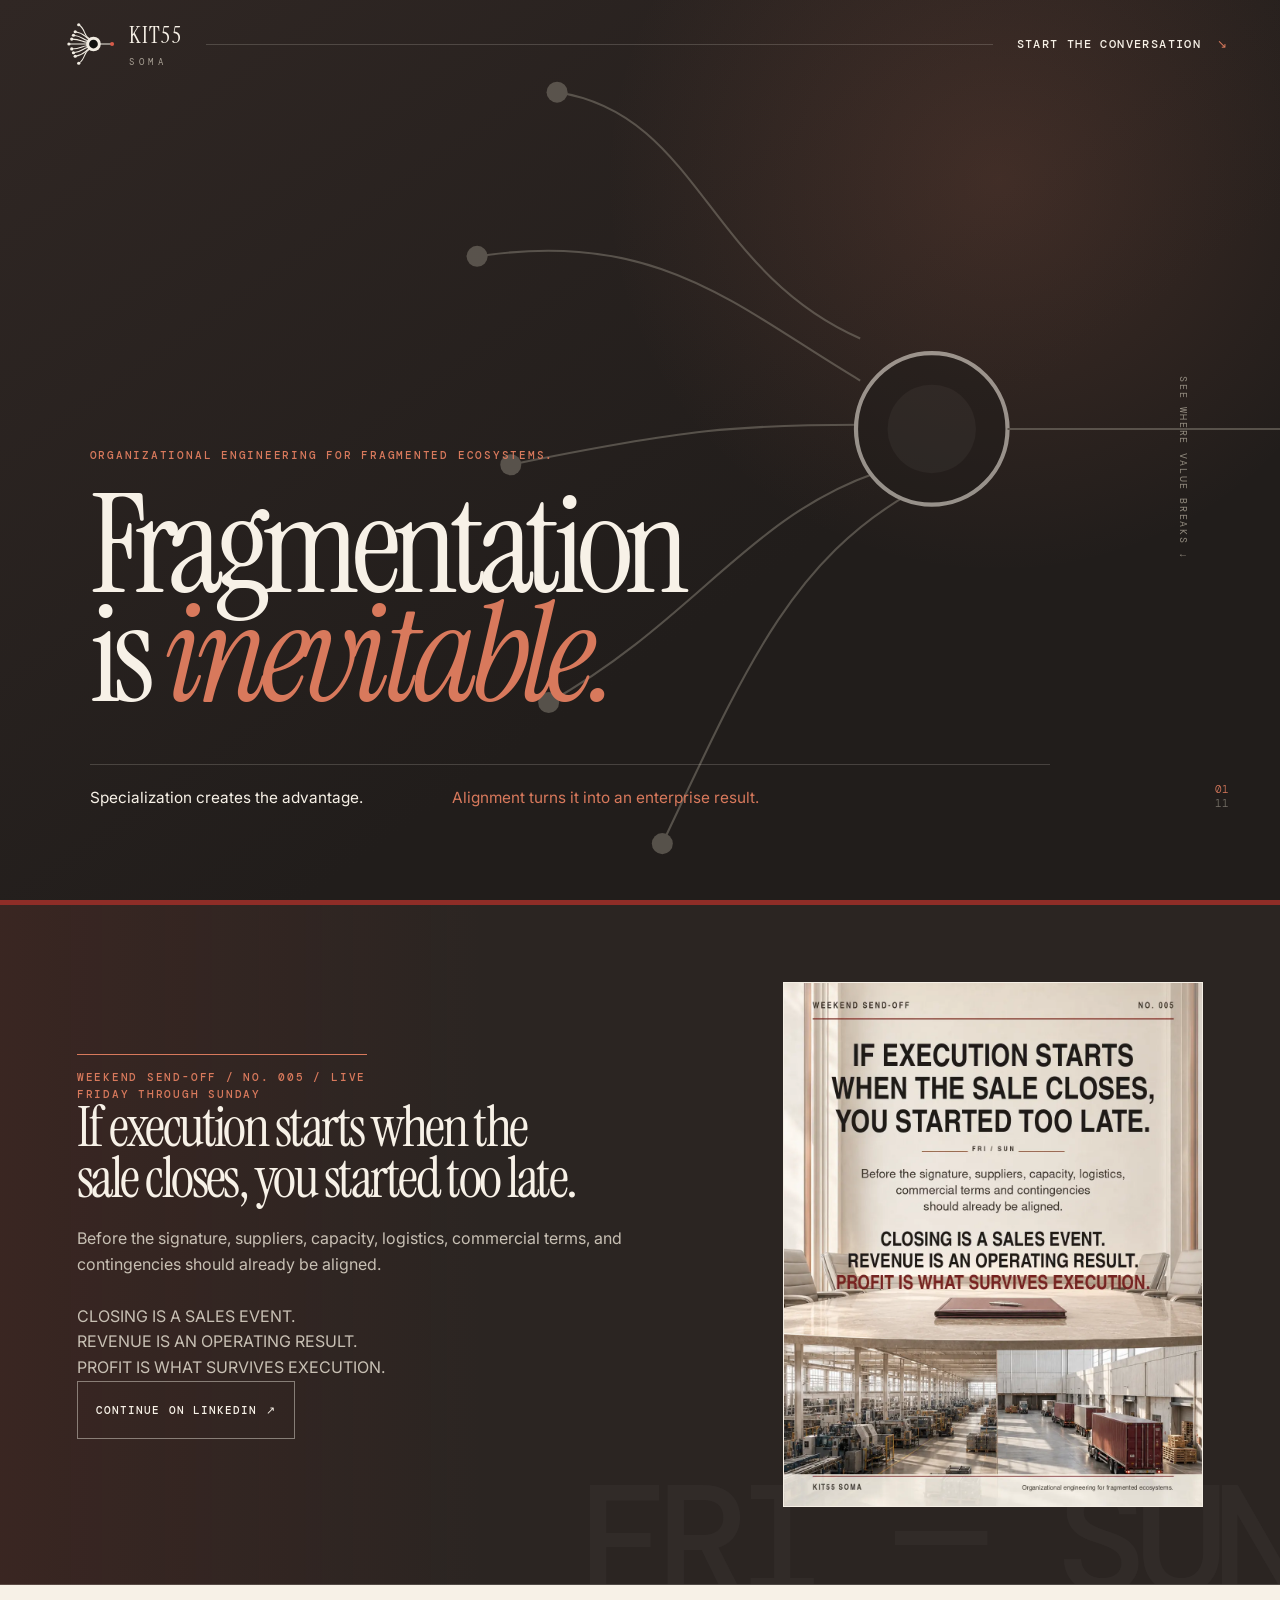
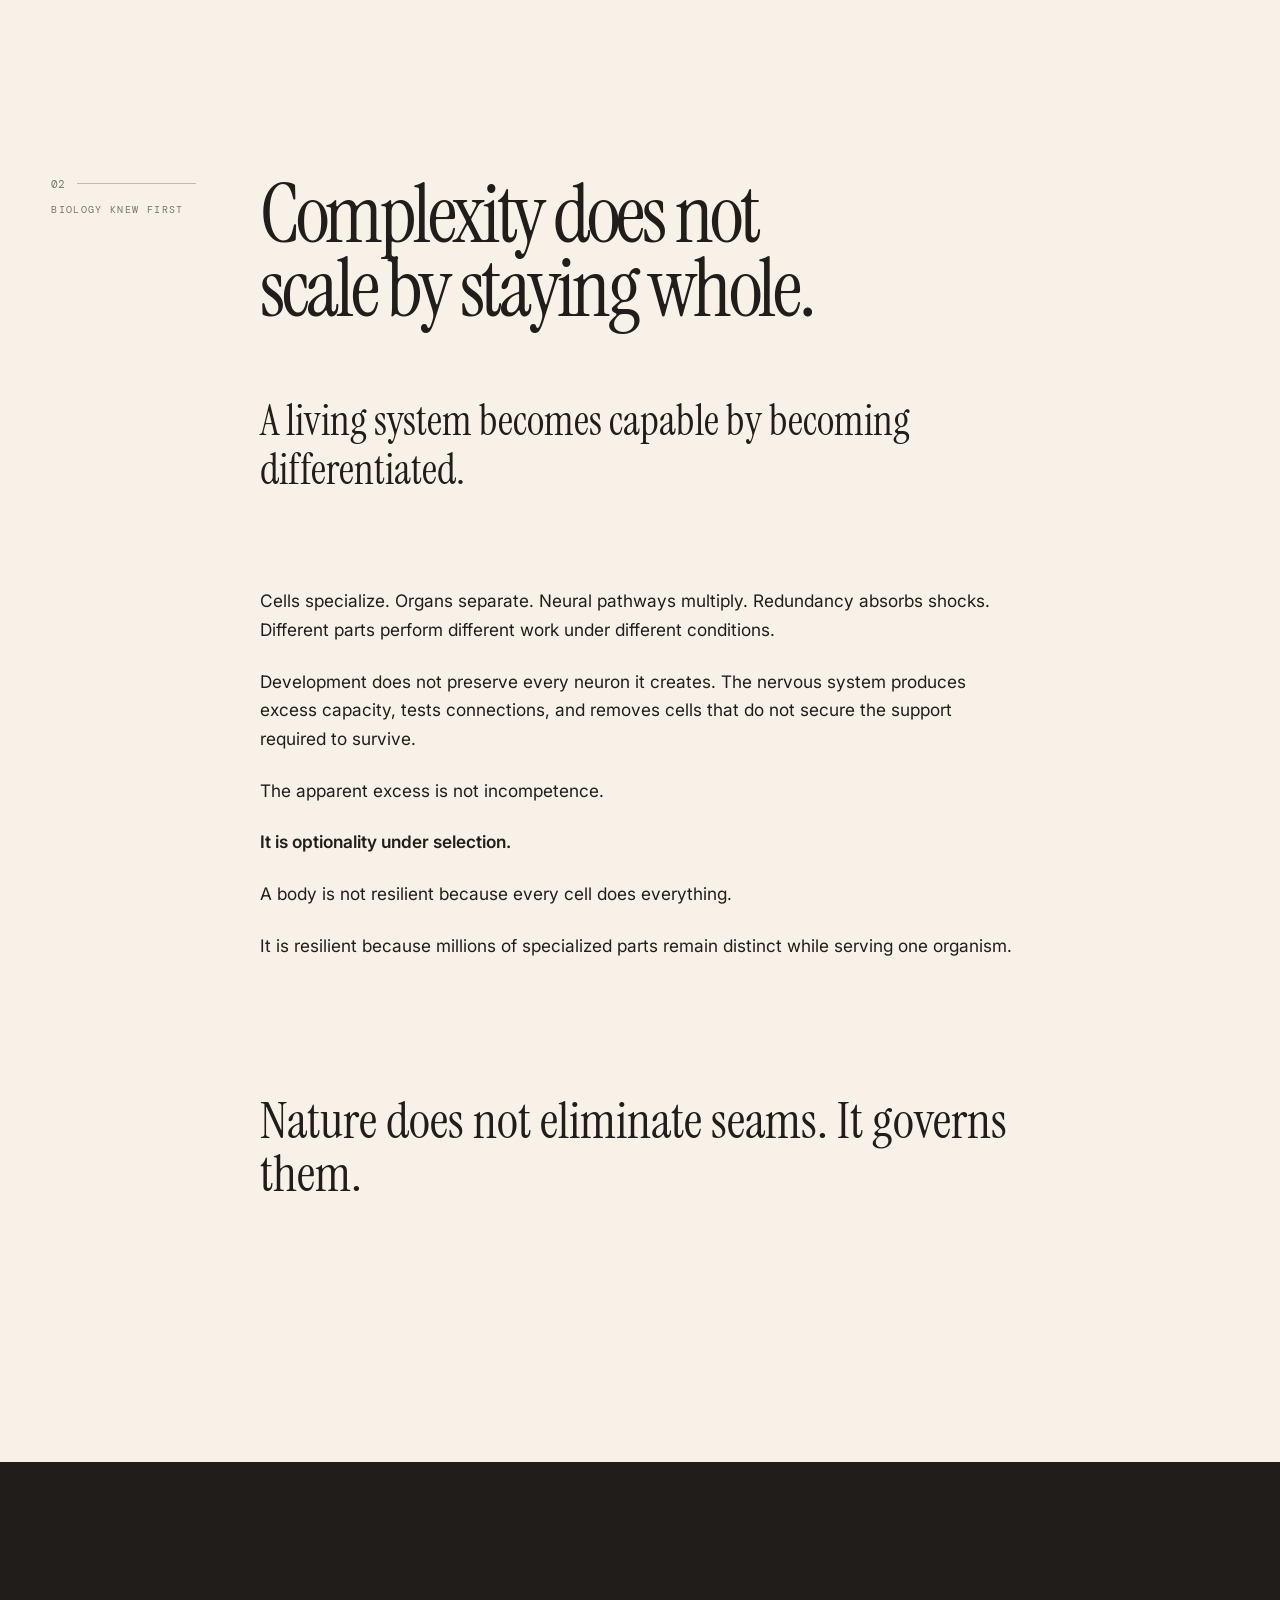
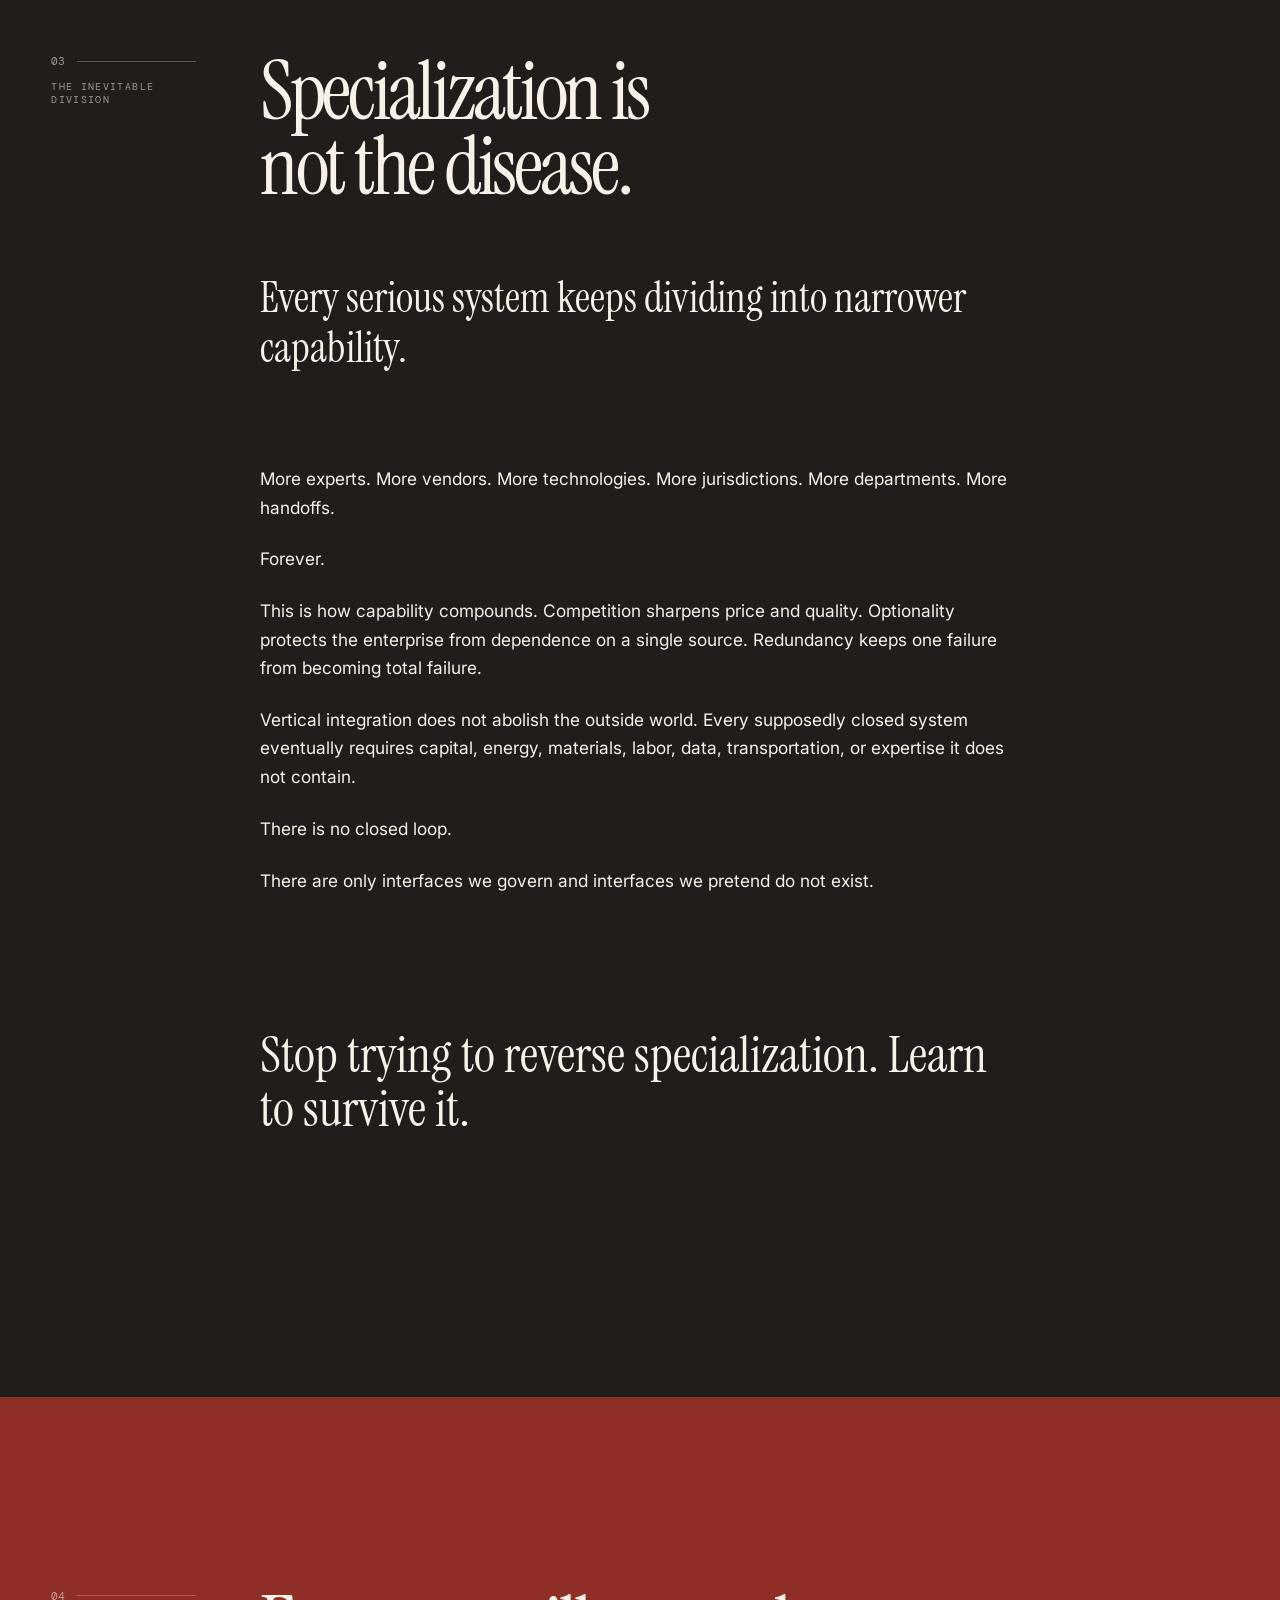
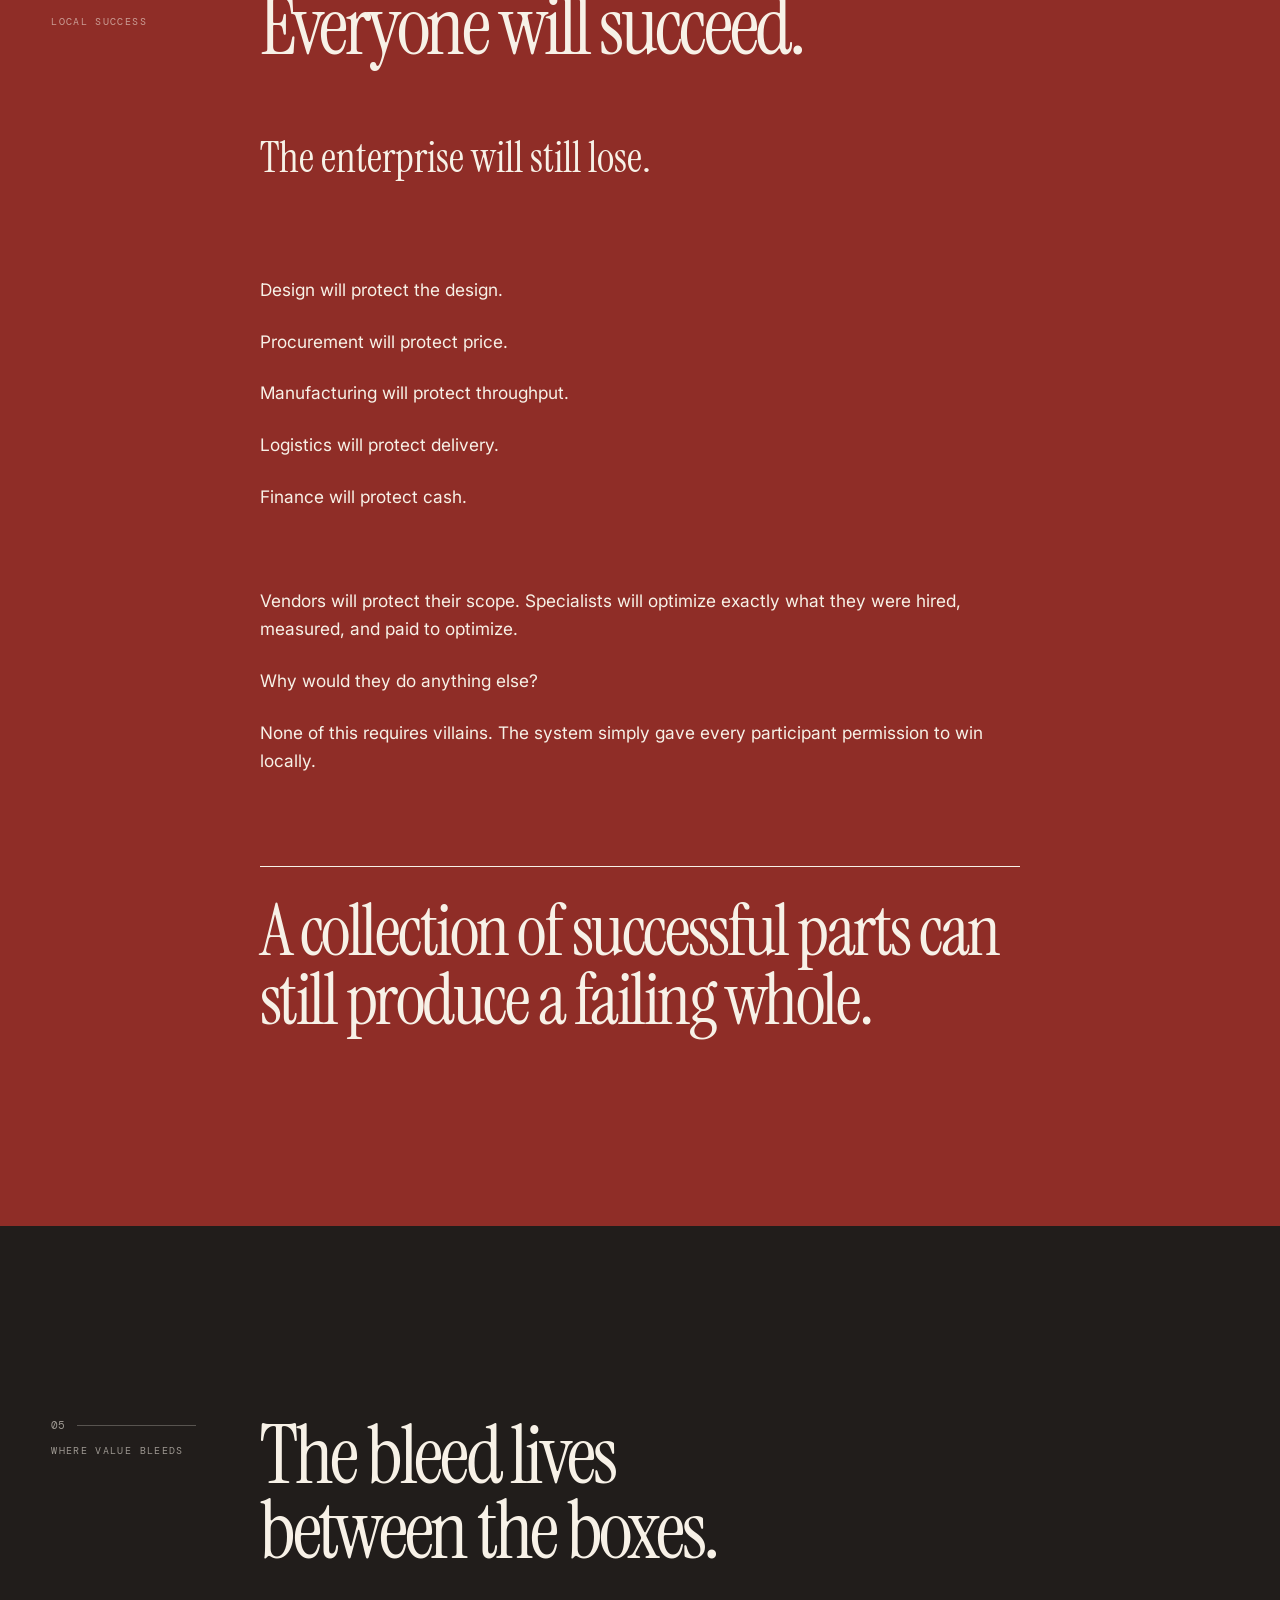
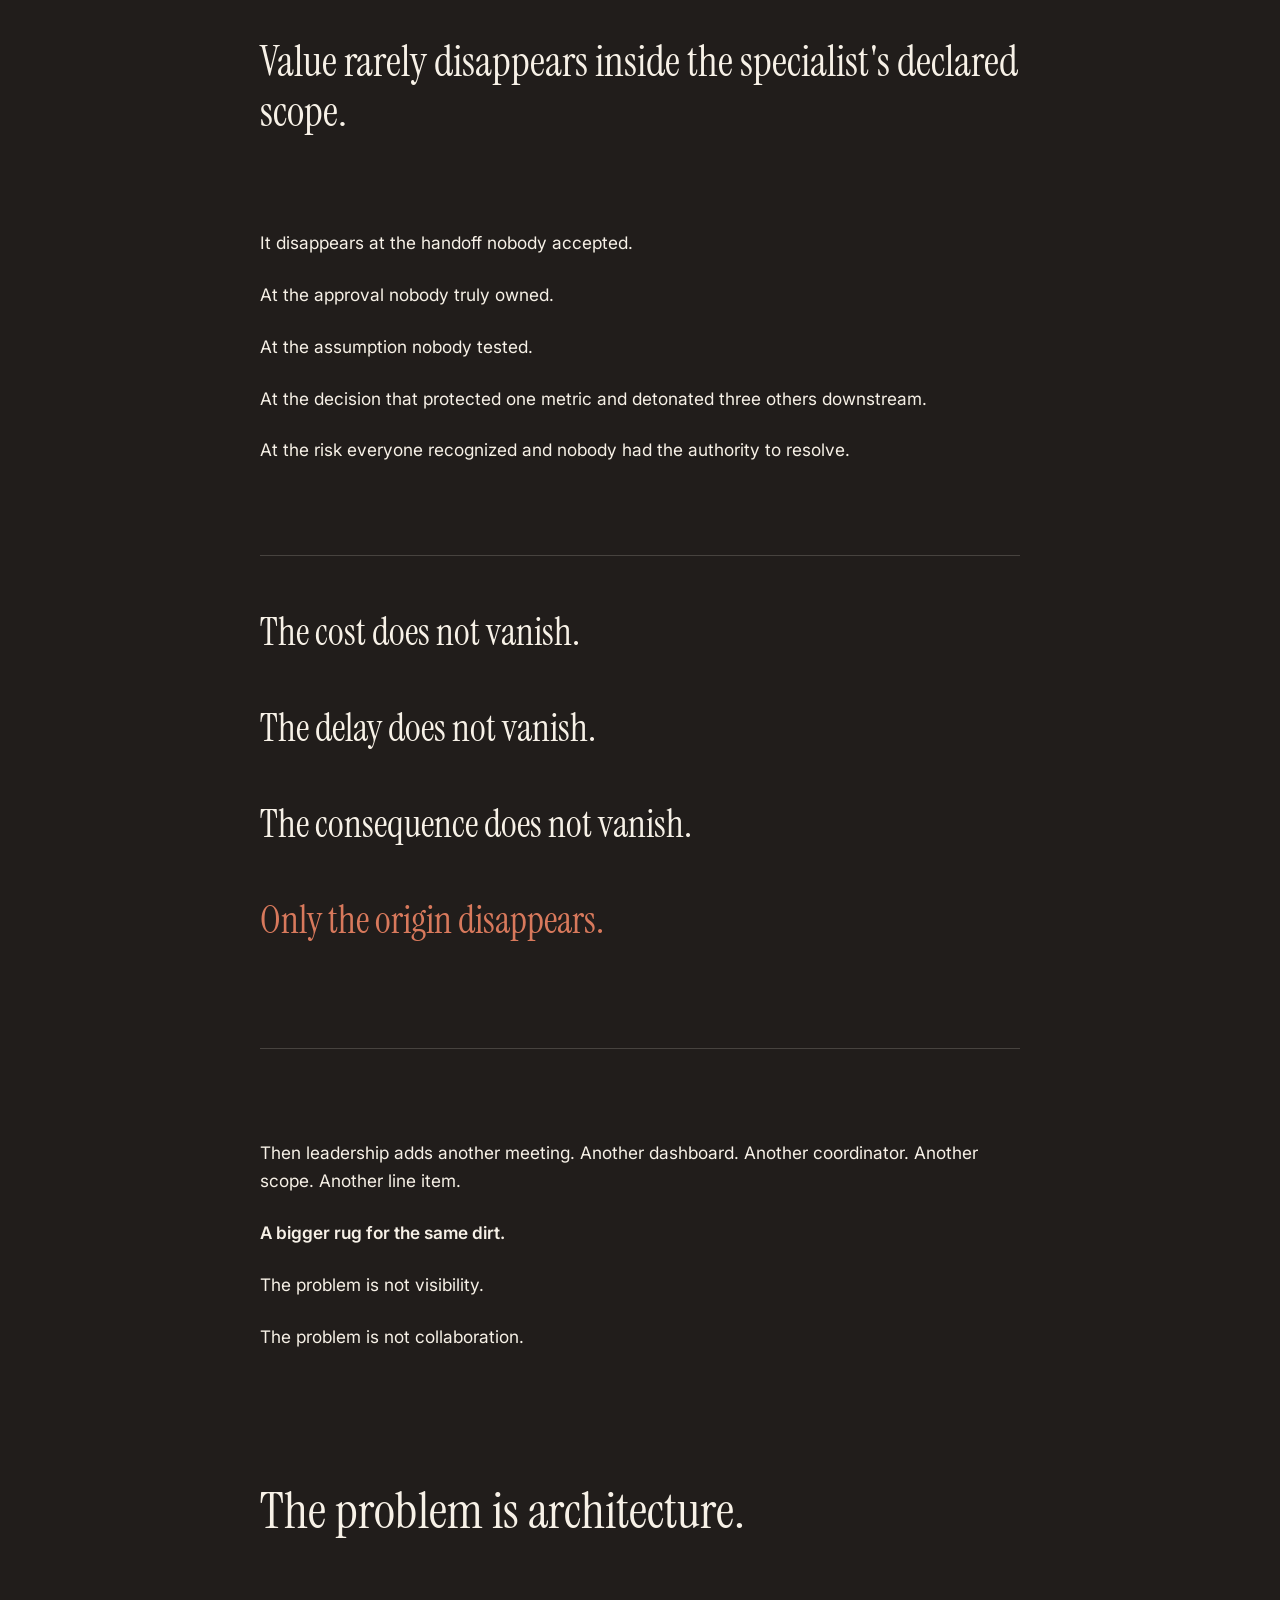
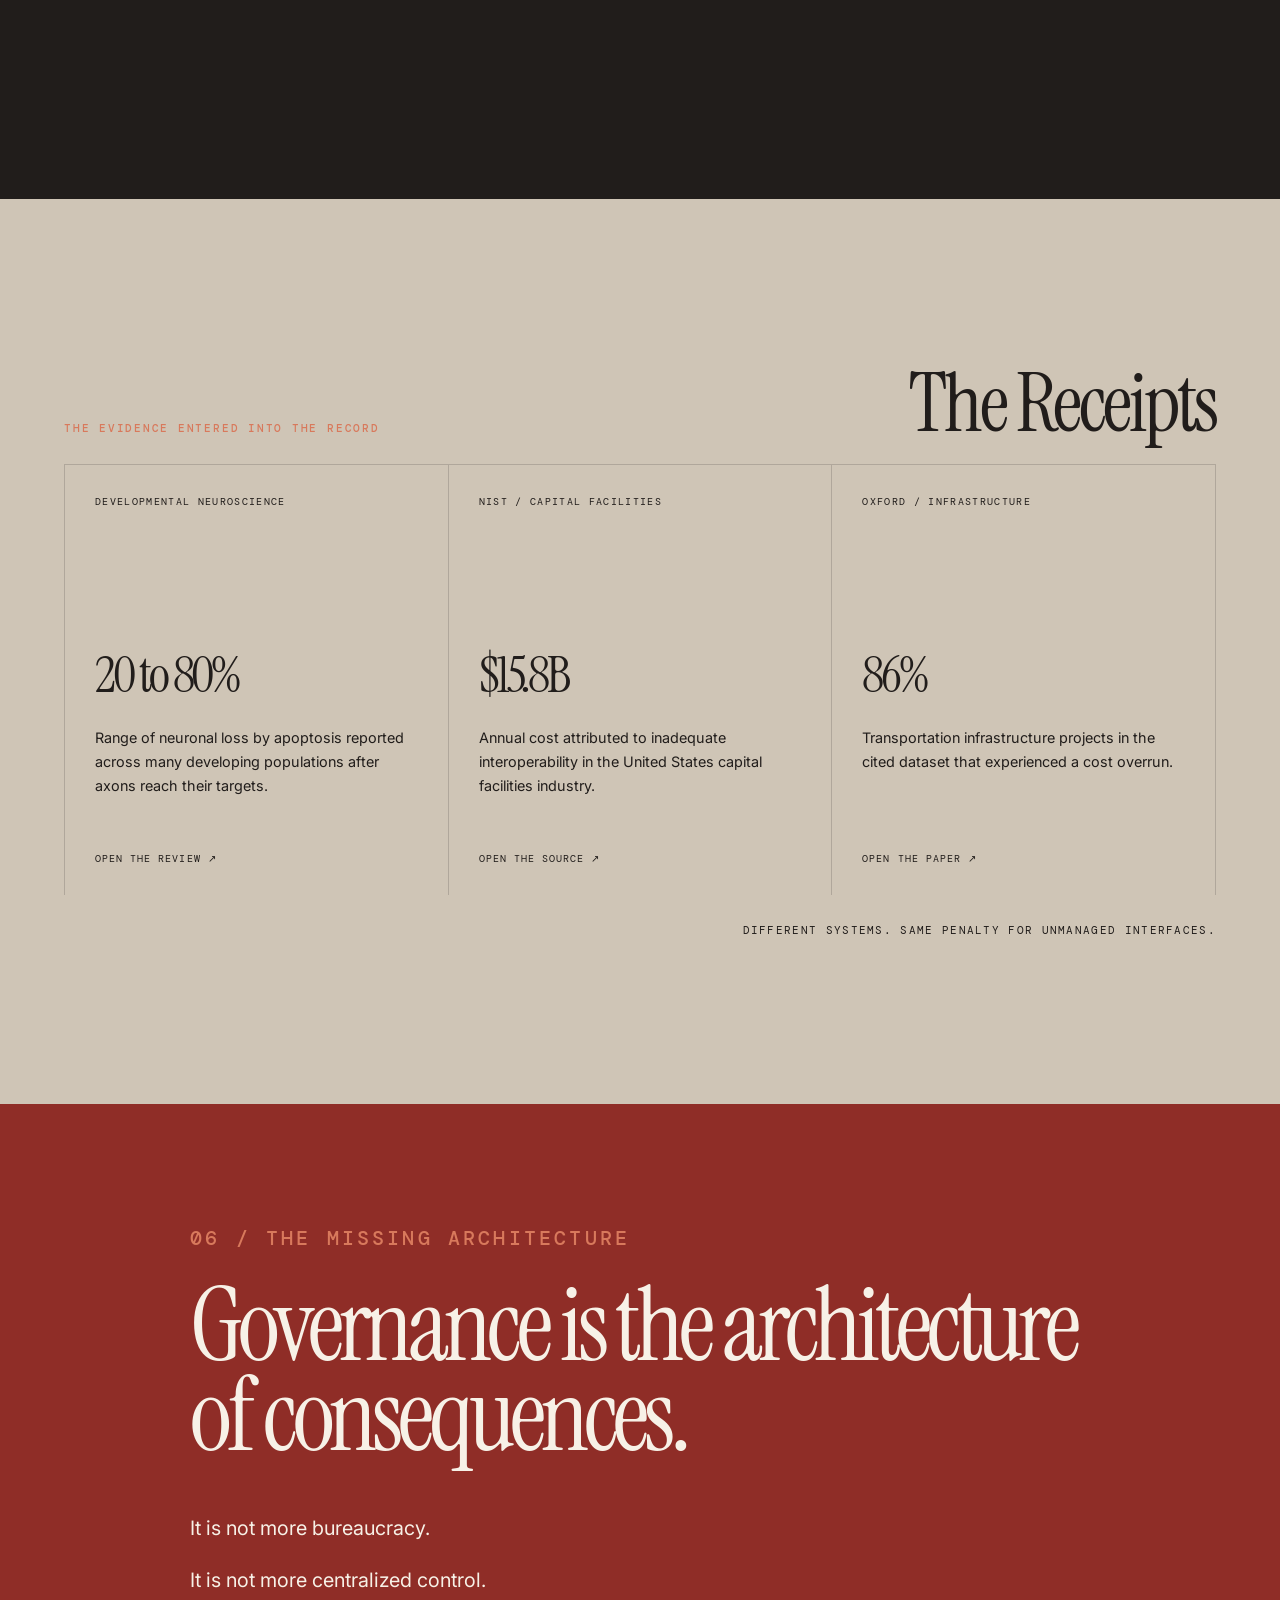
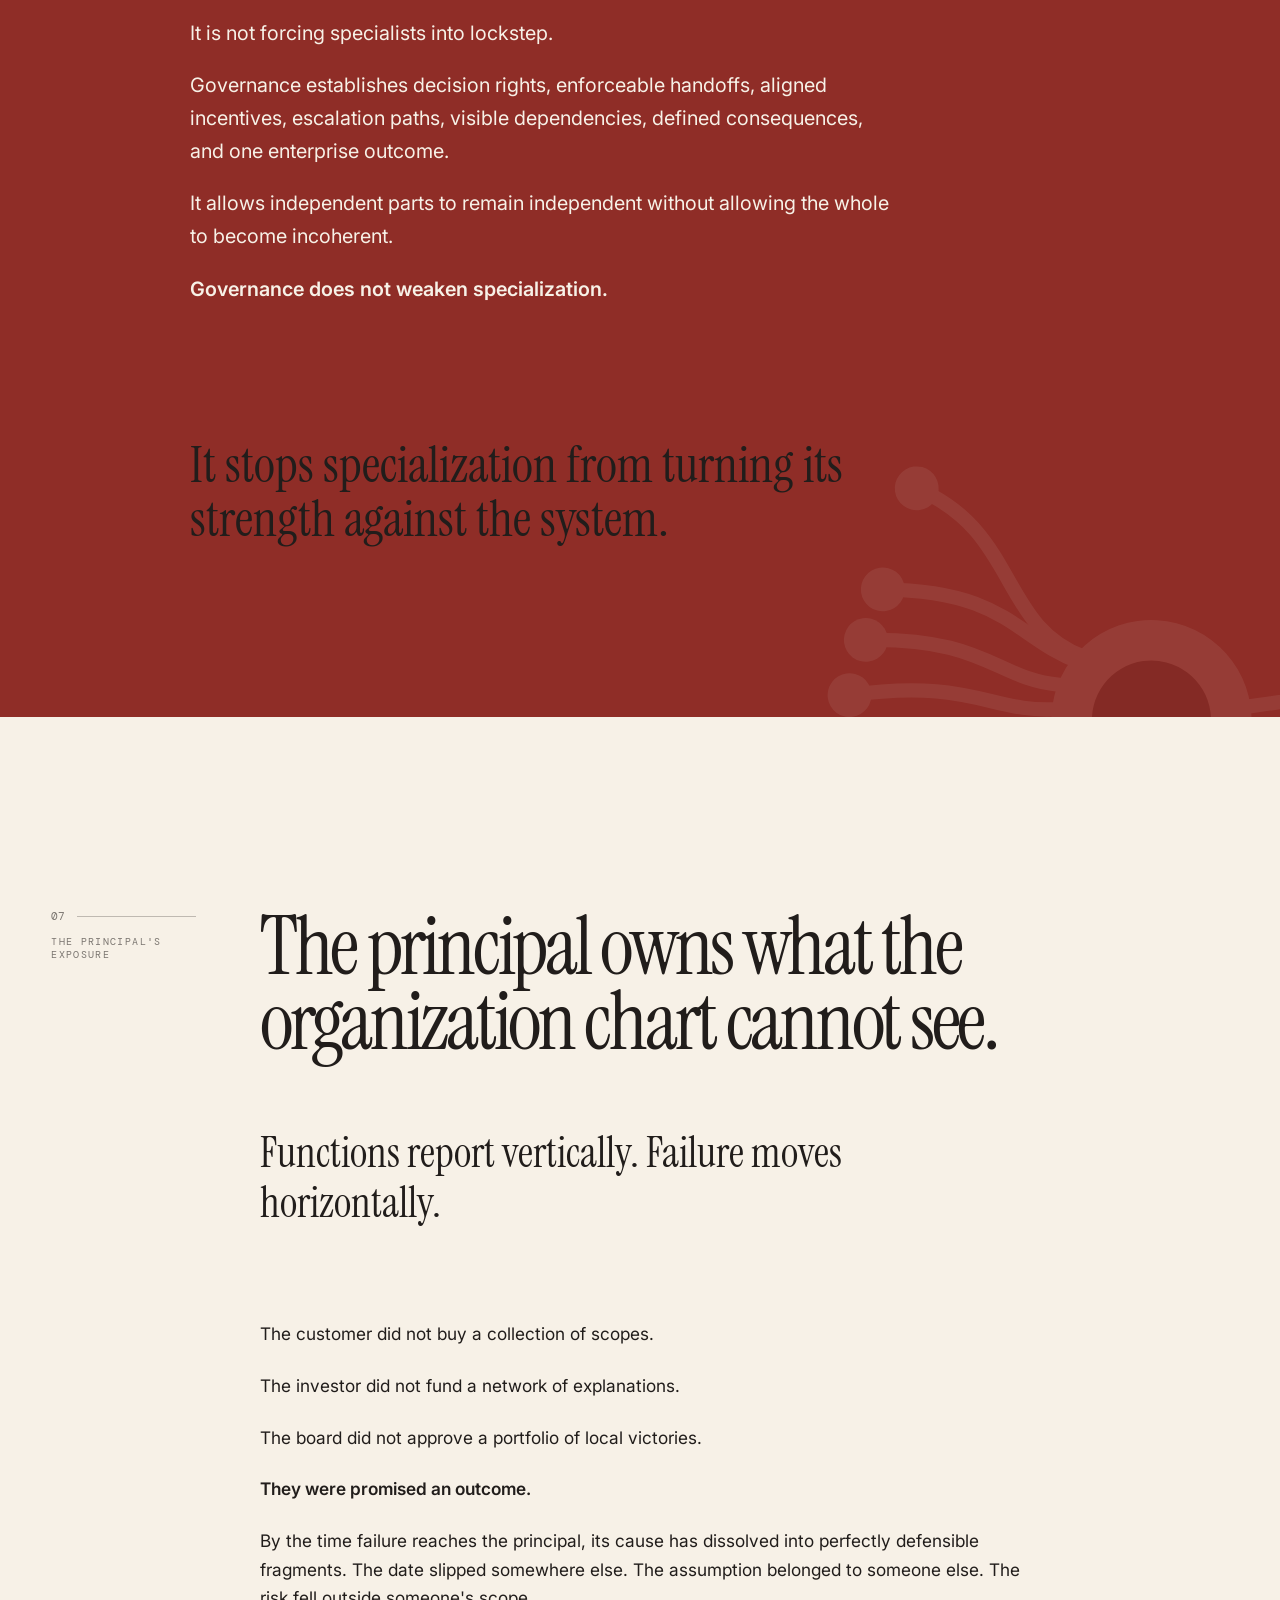
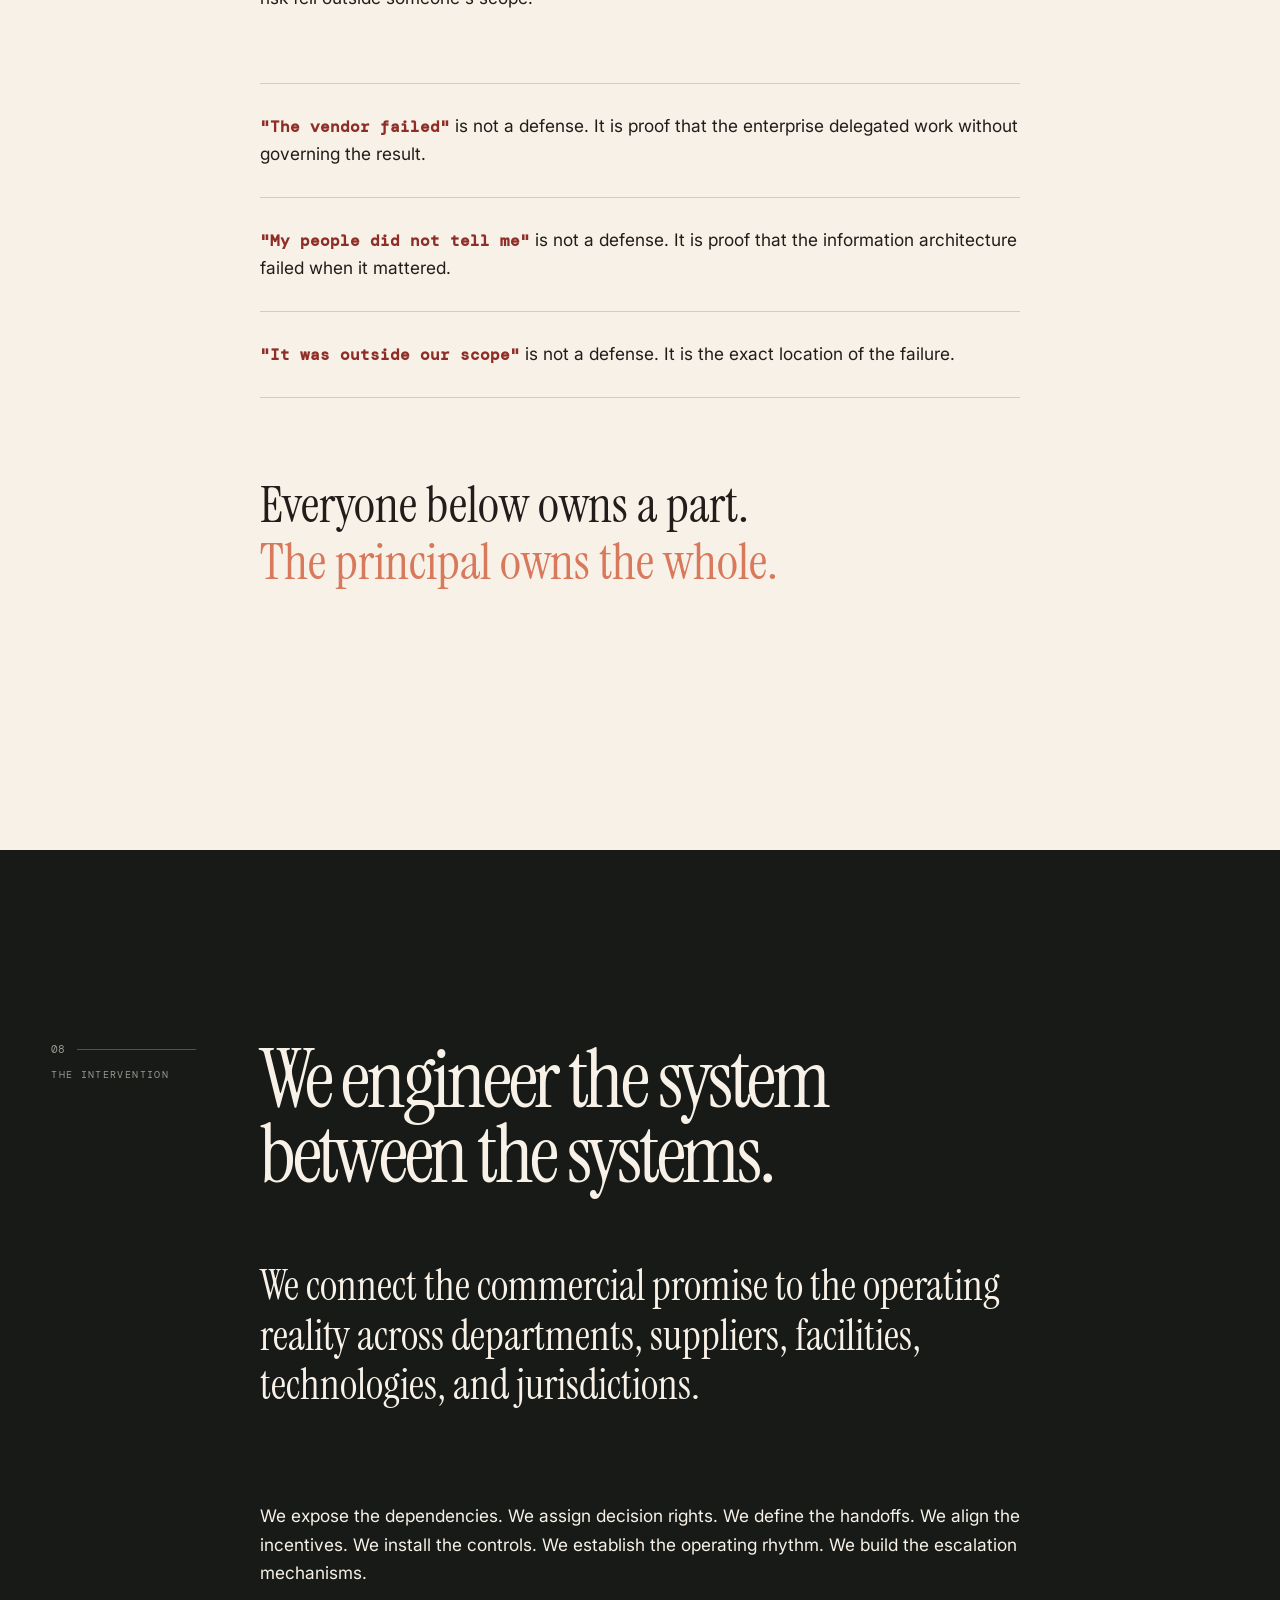
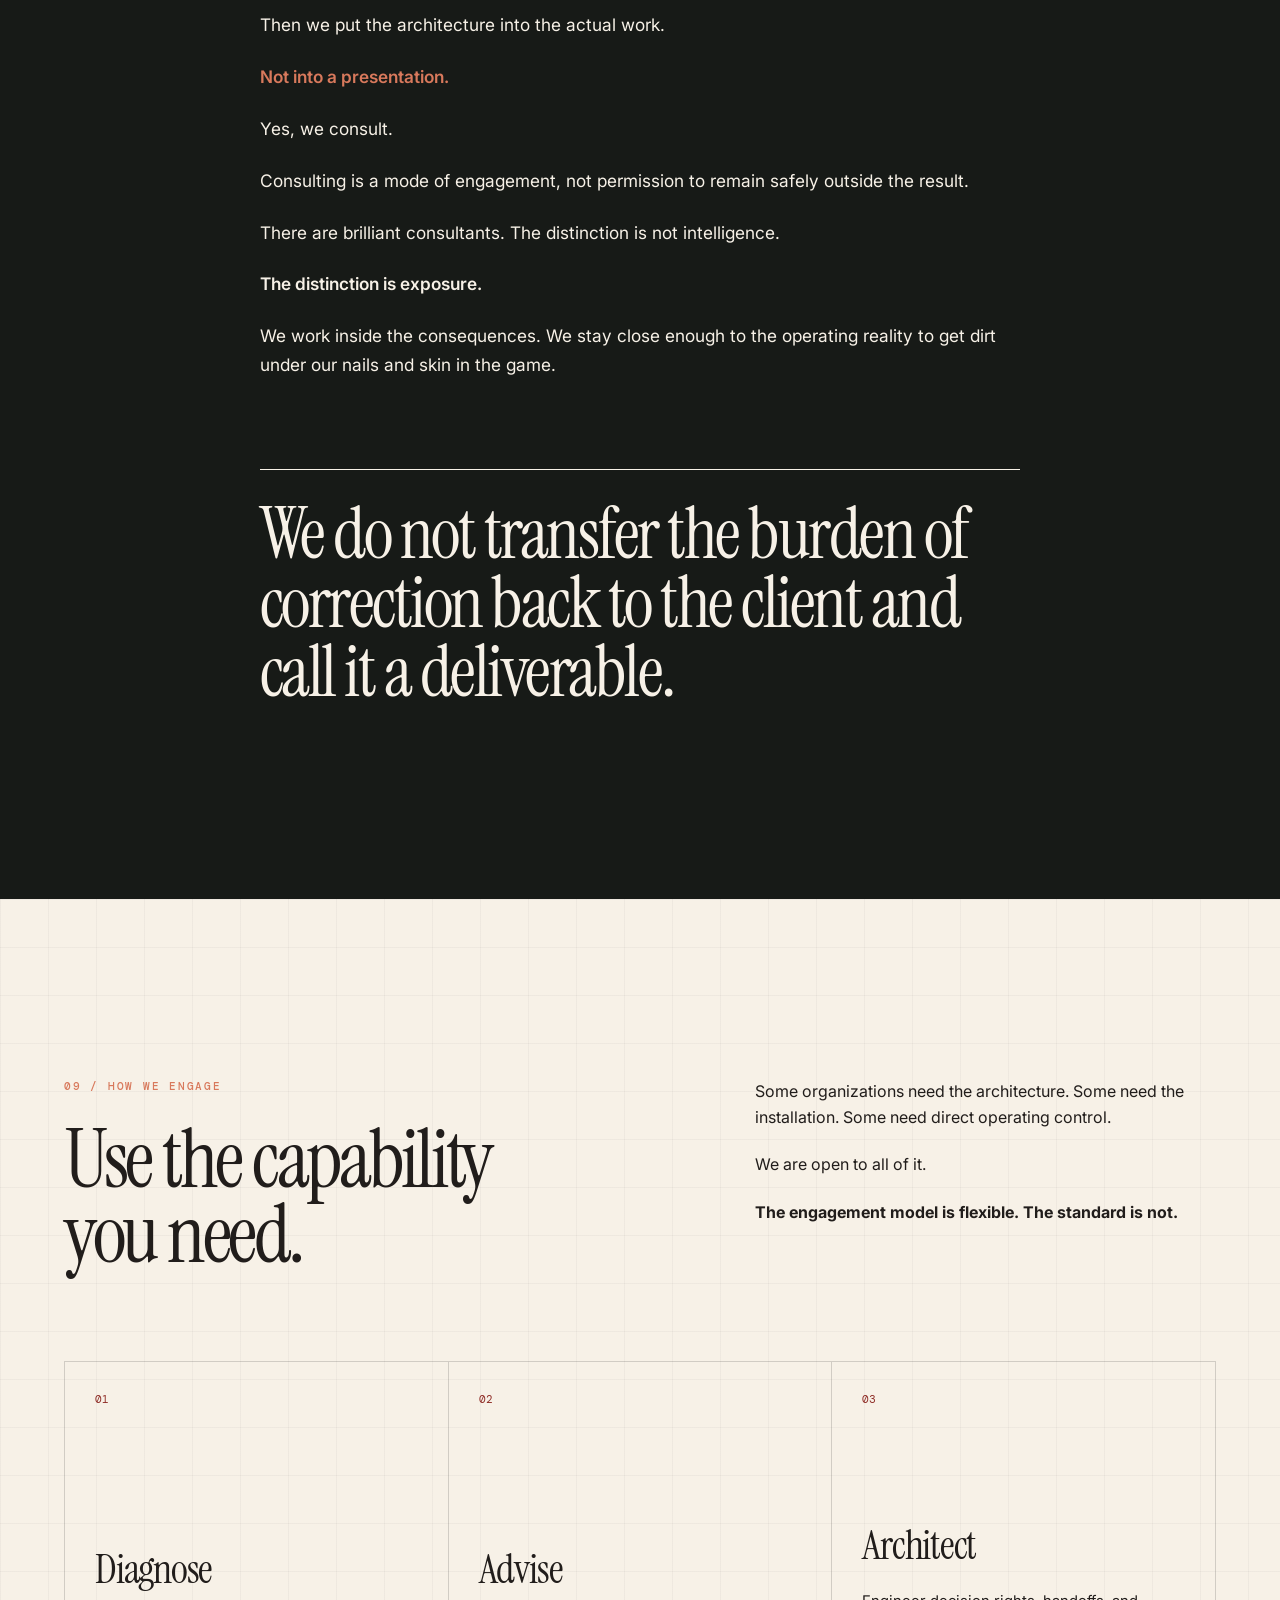
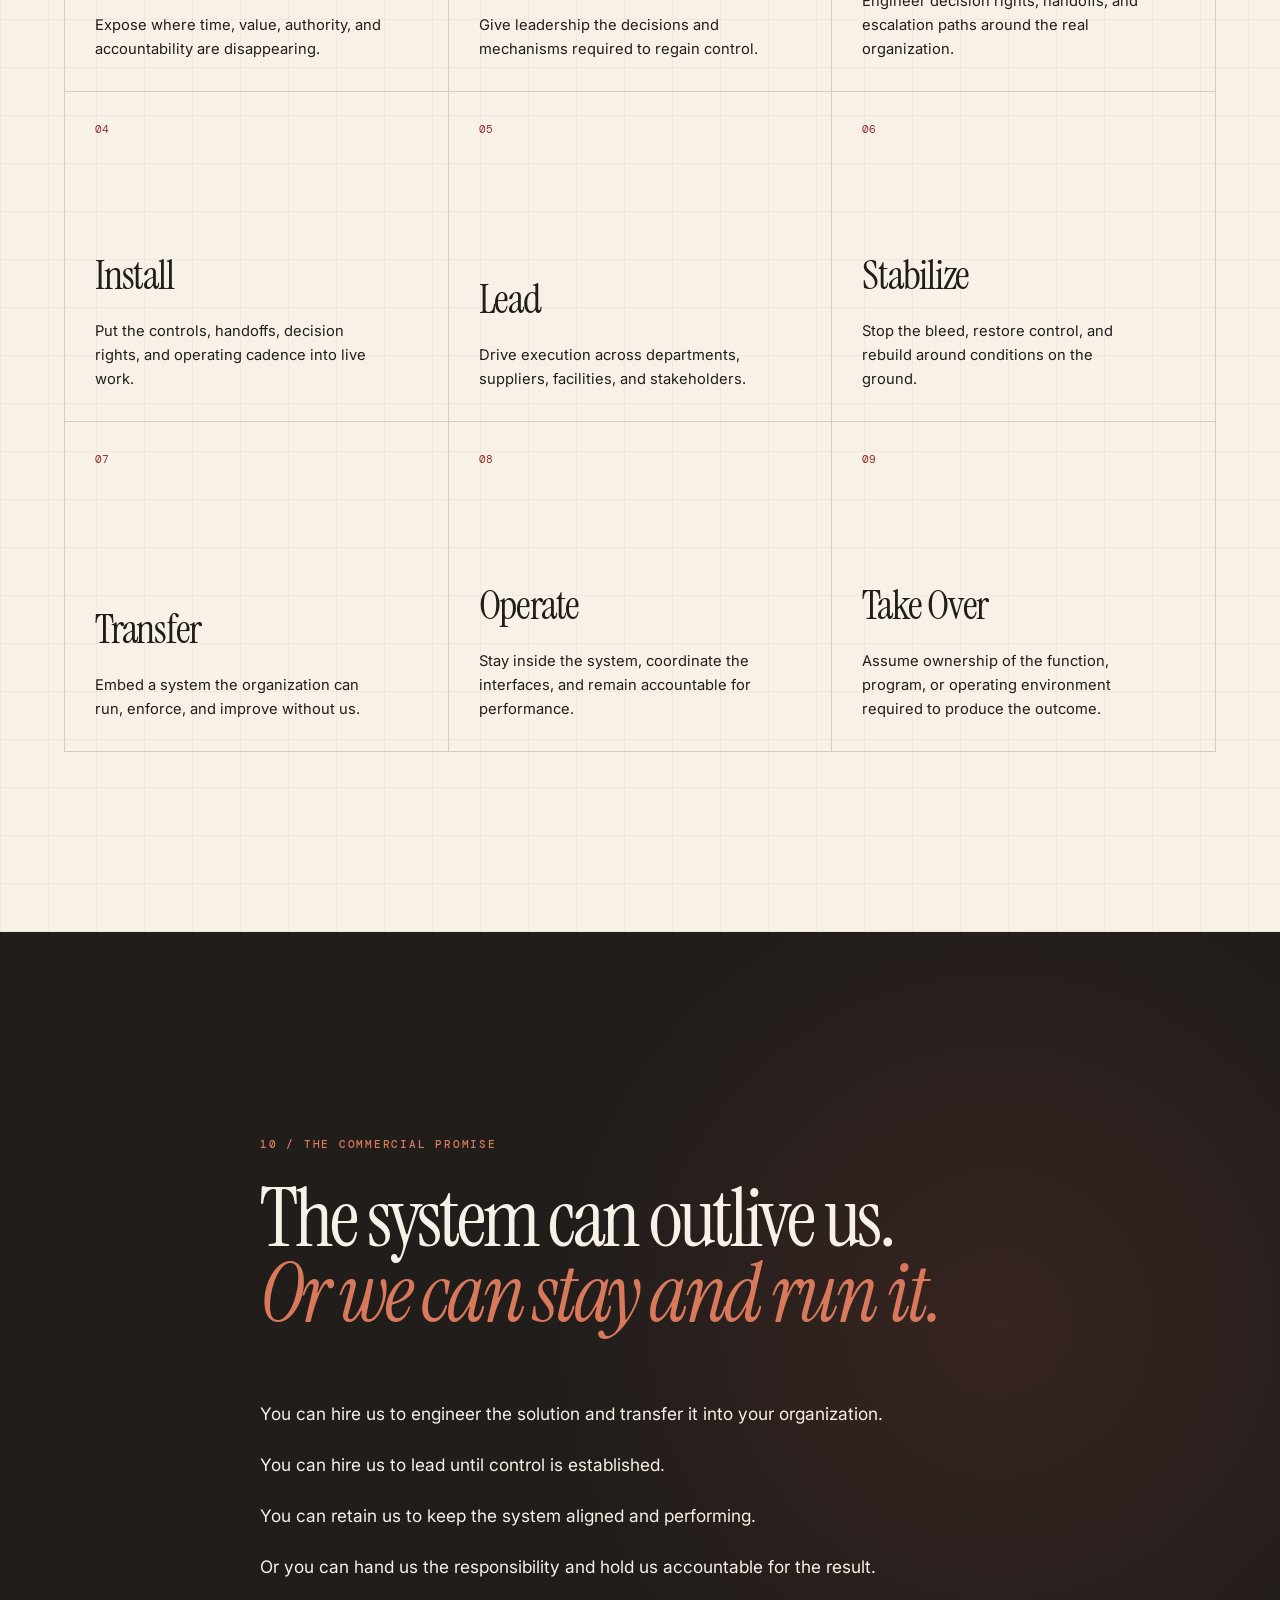
==== index.html @ 3470f012 "Publish Weekend Send-Off No. 005" ====
<!doctype html>
<html lang="en">
<head>
  <meta charset="utf-8">
  <meta name="viewport" content="width=device-width, initial-scale=1">
  <title>KIT55 Soma | Organizational Engineering for Fragmented Operations</title>
  <meta name="description" content="KIT55 Soma aligns sales, procurement, manufacturing, logistics, finance, and delivery around one enterprise outcome.">
  <meta name="theme-color" content="#211d1b">
  <meta property="og:type" content="website">
  <meta property="og:title" content="KIT55 Soma | Organizational Engineering for Fragmented Operations">
  <meta property="og:description" content="Aligning fragmented operations around one enterprise outcome.">
  <meta property="og:url" content="https://kit55soma.com/">
  <meta property="og:image" content="https://kit55soma.com/social-card.svg?v=20260904">
  <meta name="twitter:card" content="summary_large_image">
  <link rel="canonical" href="https://kit55soma.com/">
  <link rel="icon" href="logo-mark.svg" type="image/svg+xml">
  <link rel="stylesheet" href="styles.css">
  <link rel="stylesheet" href="site-v2.css?v=20260904-1">
</head>
<body>
  <a class="skip-link" href="#main">Skip to the argument</a>

  <header class="site-header" data-header>
    <a class="brand" href="#top" aria-label="KIT55 Soma, back to top">
      <img src="logo-mark-reverse.svg" alt="" width="66" height="42">
      <span class="brand-type"><strong>KIT55</strong><small>SOMA</small></span>
    </a>
    <div class="header-line" aria-hidden="true"></div>
    <a class="header-cta" href="#your-move">Start the conversation <span aria-hidden="true">↘</span></a>
  </header>

  <main id="main">
    <section class="hero" id="top" aria-labelledby="hero-title">
      <div class="hero-network" aria-hidden="true">
        <svg viewBox="0 0 900 900" role="presentation">
          <g class="network-lines">
            <path d="M116 110C250 130 258 280 404 344"/>
            <path d="M40 266C214 240 286 314 404 384"/>
            <path d="M72 464C238 430 290 426 404 426"/>
            <path d="M108 690C246 612 298 514 418 472"/>
            <path d="M216 824C292 664 336 558 450 492"/>
          </g>
          <g class="network-nodes">
            <circle cx="116" cy="110" r="10"/><circle cx="40" cy="266" r="10"/>
            <circle cx="72" cy="464" r="10"/><circle cx="108" cy="690" r="10"/>
            <circle cx="216" cy="824" r="10"/>
          </g>
          <circle class="soma-ring" cx="472" cy="430" r="72"/>
          <circle class="soma-core" cx="472" cy="430" r="42"/>
          <path class="axon" d="M544 430H846"/>
          <circle class="signal" cx="846" cy="430" r="13"/>
        </svg>
      </div>
      <div class="hero-copy">
        <p class="kicker">Organizational engineering for fragmented ecosystems.</p>
        <h1 id="hero-title">Fragmentation<br>is <em>inevitable.</em></h1>
        <div class="hero-verdict">
          <p>Specialization creates the advantage.</p>
          <p>Alignment turns it into an enterprise result.</p>
        </div>
      </div>
      <div class="hero-index" aria-hidden="true">
        <span>01</span><span>11</span>
      </div>
      <a class="scroll-cue" href="#biology">See where value breaks <span aria-hidden="true">↓</span></a>
    </section>

    <section class="media-screen" id="weekend-sendoff" data-media-screen hidden aria-labelledby="media-screen-title">
      <div class="media-screen-shell">
        <div class="media-screen-copy">
          <p class="kicker" data-media-eyebrow></p>
          <h2 id="media-screen-title" data-media-headline></h2>
          <p data-media-body></p>
          <a class="media-screen-cta" data-media-cta hidden></a>
        </div>
        <div class="media-screen-asset" data-media-asset hidden></div>
      </div>
    </section>

    <section class="chapter light biology" id="biology" aria-labelledby="biology-title">
      <div class="chapter-rail">
        <span class="chapter-number">02</span>
        <span class="chapter-rule"></span>
        <span class="chapter-label">Biology knew first</span>
      </div>
      <article class="prose">
        <h2 id="biology-title">Complexity does not scale by staying whole.</h2>
        <p class="lead">A living system becomes capable by becoming differentiated.</p>
        <p>Cells specialize. Organs separate. Neural pathways multiply. Redundancy absorbs shocks. Different parts perform different work under different conditions.</p>
        <p>Development does not preserve every neuron it creates. The nervous system produces excess capacity, tests connections, and removes cells that do not secure the support required to survive.</p>
        <p>The apparent excess is not incompetence.</p>
        <p class="standalone">It is optionality under selection.</p>
        <p>A body is not resilient because every cell does everything.</p>
        <p>It is resilient because millions of specialized parts remain distinct while serving one organism.</p>
        <p class="closing-line">Nature does not eliminate seams. It governs them.</p>
      </article>
    </section>

    <section class="chapter dark" id="specialization" aria-labelledby="specialization-title">
      <div class="chapter-rail">
        <span class="chapter-number">03</span>
        <span class="chapter-rule"></span>
        <span class="chapter-label">The inevitable division</span>
      </div>
      <article class="prose">
        <h2 id="specialization-title">Specialization is not the disease.</h2>
        <p class="lead">Every serious system keeps dividing into narrower capability.</p>
        <p>More experts. More vendors. More technologies. More jurisdictions. More departments. More handoffs.</p>
        <p>Forever.</p>
        <p>This is how capability compounds. Competition sharpens price and quality. Optionality protects the enterprise from dependence on a single source. Redundancy keeps one failure from becoming total failure.</p>
        <p>Vertical integration does not abolish the outside world. Every supposedly closed system eventually requires capital, energy, materials, labor, data, transportation, or expertise it does not contain.</p>
        <p>There is no closed loop.</p>
        <p>There are only interfaces we govern and interfaces we pretend do not exist.</p>
        <p class="closing-line">Stop trying to reverse specialization. Learn to survive it.</p>
      </article>
    </section>

    <section class="chapter redline" id="local-success" aria-labelledby="local-success-title">
      <div class="chapter-rail">
        <span class="chapter-number">04</span>
        <span class="chapter-rule"></span>
        <span class="chapter-label">Local success</span>
      </div>
      <article class="prose">
        <h2 id="local-success-title">Everyone will succeed.</h2>
        <p class="lead">The enterprise will still lose.</p>
        <p>Design will protect the design.</p>
        <p>Procurement will protect price.</p>
        <p>Manufacturing will protect throughput.</p>
        <p>Logistics will protect delivery.</p>
        <p>Finance will protect cash.</p>
        <p>Sales will protect the customer.</p>
        <p>Vendors will protect their scope. Specialists will optimize exactly what they were hired, measured, and paid to optimize.</p>
        <p>Why would they do anything else?</p>
        <p>None of this requires villains. The system simply gave every participant permission to win locally.</p>
        <blockquote>A collection of successful parts can still produce a failing whole.</blockquote>
      </article>
    </section>

    <section class="chapter blackhole" id="interfaces" aria-labelledby="interfaces-title">
      <div class="chapter-rail">
        <span class="chapter-number">05</span>
        <span class="chapter-rule"></span>
        <span class="chapter-label">Where value bleeds</span>
      </div>
      <article class="prose">
        <h2 id="interfaces-title">The bleed lives between the boxes.</h2>
        <p class="lead">Value rarely disappears inside the specialist's declared scope.</p>
        <p>It disappears at the handoff nobody accepted.</p>
        <p>At the approval nobody truly owned.</p>
        <p>At the assumption nobody tested.</p>
        <p>At the decision that protected one metric and detonated three others downstream.</p>
        <p>At the risk everyone recognized and nobody had the authority to resolve.</p>
        <div class="void-statement">
          <p>The cost does not vanish.</p>
          <p>The delay does not vanish.</p>
          <p>The consequence does not vanish.</p>
          <p><strong>Only the origin disappears.</strong></p>
        </div>
        <p>Then leadership adds another meeting. Another dashboard. Another coordinator. Another scope. Another line item.</p>
        <p class="standalone">A bigger rug for the same dirt.</p>
        <p>The problem is not visibility.</p>
        <p>The problem is not collaboration.</p>
        <p class="closing-line">The problem is architecture.</p>
      </article>
    </section>

    <section class="receipts" aria-labelledby="receipts-title">
      <div class="receipts-heading">
        <p class="kicker">The evidence entered into the record</p>
        <h2 id="receipts-title">The Receipts</h2>
      </div>
      <div class="receipt-field">
        <a class="receipt" href="https://pmc.ncbi.nlm.nih.gov/articles/PMC156751/" target="_blank" rel="noopener">
          <span class="receipt-id">Developmental neuroscience</span>
          <strong>20 to 80%</strong>
          <p>Range of neuronal loss by apoptosis reported across many developing populations after axons reach their targets.</p>
          <span class="source">Open the review ↗</span>
        </a>
        <a class="receipt" href="https://www.nist.gov/publications/cost-analysis-inadequate-interoperability-us-capital-facilities-industry" target="_blank" rel="noopener">
          <span class="receipt-id">NIST / Capital facilities</span>
          <strong>$15.8B</strong>
          <p>Annual cost attributed to inadequate interoperability in the United States capital facilities industry.</p>
          <span class="source">Open the source ↗</span>
        </a>
        <a class="receipt" href="https://ora.ox.ac.uk/objects/uuid%3A1995349e-a5c7-4d85-98f4-d0c00cce2d75/files/mc585fe9f557b210e51b0014842bbea6b" target="_blank" rel="noopener">
          <span class="receipt-id">Oxford / Infrastructure</span>
          <strong>86%</strong>
          <p>Transportation infrastructure projects in the cited dataset that experienced a cost overrun.</p>
          <span class="source">Open the paper ↗</span>
        </a>
      </div>
      <p class="receipt-note">Different systems. Same penalty for unmanaged interfaces.</p>
    </section>

    <section class="indictment" id="governance" aria-labelledby="governance-title">
      <div class="indictment-mark" aria-hidden="true"><img src="logo-mark-reverse.svg" alt=""></div>
      <article>
        <p class="kicker">06 / The missing architecture</p>
        <h2 id="governance-title">Governance is the architecture of consequences.</h2>
        <p>It is not more bureaucracy.</p>
        <p>It is not more centralized control.</p>
        <p>It is not forcing specialists into lockstep.</p>
        <p>Governance establishes decision rights, enforceable handoffs, aligned incentives, escalation paths, visible dependencies, defined consequences, and one enterprise outcome.</p>
        <p>It allows independent parts to remain independent without allowing the whole to become incoherent.</p>
        <p class="standalone">Governance does not weaken specialization.</p>
        <p class="closing-line">It stops specialization from turning its strength against the system.</p>
      </article>
    </section>

    <section class="chapter light principal" id="exposure" aria-labelledby="exposure-title">
      <div class="chapter-rail">
        <span class="chapter-number">07</span>
        <span class="chapter-rule"></span>
        <span class="chapter-label">The principal's exposure</span>
      </div>
      <article class="prose">
        <h2 id="exposure-title">The principal owns what the organization chart cannot see.</h2>
        <p class="lead">Functions report vertically. Failure moves horizontally.</p>
        <p>The customer did not buy a collection of scopes.</p>
        <p>The investor did not fund a network of explanations.</p>
        <p>The board did not approve a portfolio of local victories.</p>
        <p class="standalone">They were promised an outcome.</p>
        <p>By the time failure reaches the principal, its cause has dissolved into perfectly defensible fragments. The date slipped somewhere else. The assumption belonged to someone else. The risk fell outside someone's scope.</p>
        <div class="defenses">
          <p><strong>"The vendor failed"</strong> is not a defense. It is proof that the enterprise delegated work without governing the result.</p>
          <p><strong>"My people did not tell me"</strong> is not a defense. It is proof that the information architecture failed when it mattered.</p>
          <p><strong>"It was outside our scope"</strong> is not a defense. It is the exact location of the failure.</p>
        </div>
        <p class="final-pair"><span>Everyone below owns a part.</span><strong>The principal owns the whole.</strong></p>
      </article>
    </section>

    <section class="chapter intervention" id="intervention" aria-labelledby="intervention-title">
      <div class="chapter-rail">
        <span class="chapter-number">08</span>
        <span class="chapter-rule"></span>
        <span class="chapter-label">The intervention</span>
      </div>
      <article class="prose">
        <h2 id="intervention-title">We engineer the system between the systems.</h2>
        <p class="lead">We connect the commercial promise to the operating reality across departments, suppliers, facilities, technologies, and jurisdictions.</p>
        <p>We expose the dependencies. We assign decision rights. We define the handoffs. We align the incentives. We install the controls. We establish the operating rhythm. We build the escalation mechanisms.</p>
        <p>Then we put the architecture into the actual work.</p>
        <p class="standalone accent">Not into a presentation.</p>
        <p>Yes, we consult.</p>
        <p>Consulting is a mode of engagement, not permission to remain safely outside the result.</p>
        <p>There are brilliant consultants. The distinction is not intelligence.</p>
        <p class="standalone">The distinction is exposure.</p>
        <p>We work inside the consequences. We stay close enough to the operating reality to get dirt under our nails and skin in the game.</p>
        <blockquote>We do not transfer the burden of correction back to the client and call it a deliverable.</blockquote>
      </article>
    </section>

    <section class="method engagements" id="engagements" aria-labelledby="engagements-title">
      <header class="method-intro">
        <div>
          <p class="kicker">09 / How we engage</p>
          <h2 id="engagements-title">Use the capability you need.</h2>
        </div>
        <div class="method-opening">
          <p>Some organizations need the architecture. Some need the installation. Some need direct operating control.</p>
          <p>We are open to all of it.</p>
          <p><strong>The engagement model is flexible. The standard is not.</strong></p>
        </div>
      </header>
      <div class="engagement-grid">
        <article><span>01</span><h3>Diagnose</h3><p>Expose where time, value, authority, and accountability are disappearing.</p></article>
        <article><span>02</span><h3>Advise</h3><p>Give leadership the decisions and mechanisms required to regain control.</p></article>
        <article><span>03</span><h3>Architect</h3><p>Engineer decision rights, handoffs, and escalation paths around the real organization.</p></article>
        <article><span>04</span><h3>Install</h3><p>Put the controls, handoffs, decision rights, and operating cadence into live work.</p></article>
        <article><span>05</span><h3>Lead</h3><p>Drive execution across departments, suppliers, facilities, and stakeholders.</p></article>
        <article><span>06</span><h3>Stabilize</h3><p>Stop the bleed, restore control, and rebuild around conditions on the ground.</p></article>
        <article><span>07</span><h3>Transfer</h3><p>Embed a system the organization can run, enforce, and improve without us.</p></article>
        <article><span>08</span><h3>Operate</h3><p>Stay inside the system, coordinate the interfaces, and remain accountable for performance.</p></article>
        <article><span>09</span><h3>Take Over</h3><p>Assume ownership of the function, program, or operating environment required to produce the outcome.</p></article>
      </div>
    </section>

    <section class="proof continuity" id="continuity" aria-labelledby="continuity-title">
      <div class="proof-heading">
        <p class="kicker">10 / The commercial promise</p>
        <h2 id="continuity-title">The system can outlive us.<br><em>Or we can stay and run it.</em></h2>
      </div>
      <article class="proof-copy">
        <p>You can hire us to engineer the solution and transfer it into your organization.</p>
        <p>You can hire us to lead until control is established.</p>
        <p>You can retain us to keep the system aligned and performing.</p>
        <p>Or you can hand us the responsibility and hold us accountable for the result.</p>
        <p>The objective is not dependence on a heroic individual, inside or outside the enterprise.</p>
        <p>The objective is an operating architecture that survives leadership changes, supplier changes, growth, disruption, and time.</p>
        <p class="standalone">Documented. Measurable. Transferable. Enforceable.</p>
        <div class="certificate">
          <p>We can leave behind the system.</p>
          <p>We can remain inside it.</p>
          <p><strong>Or we can take responsibility for running it.</strong></p>
        </div>
      </article>
    </section>

    <section class="your-move" id="your-move" aria-labelledby="move-title">
      <div class="move-mark" aria-hidden="true"><img src="logo-mark.svg" alt=""></div>
      <div class="move-copy">
        <p class="kicker">11 / Your move</p>
        <h2 id="move-title">If this makes sense to you, call us.</h2>
        <p class="lead-cta">Bring the commercial promise and the operating result into the same system.</p>
        <p>Prepare the supply, capacity, logistics, commercial terms, and contingencies before the signature. Then keep every function aligned through production, delivery, revenue, and margin.</p>
        <p>Bring us the sale the organization cannot reliably fulfill. The date that refuses to recover. The margin that keeps disappearing. The operation that performs by department and fails as an enterprise.</p>
        <p>We will tell you whether there is useful work for us to do together.</p>
      </div>
      <div class="contact-panel" aria-label="Contact KIT55 Soma">
        <p class="contact-title">Start the conversation.</p>
        <a href="tel:+18587442700"><span>Call</span><strong>858 744 2700</strong><i aria-hidden="true">↗</i></a>
        <a href="mailto:info@kit55soma.com?subject=Connect%20the%20promise%20to%20execution"><span>Email</span><strong>info@kit55soma.com</strong><i aria-hidden="true">↗</i></a>
        <a href="https://www.linkedin.com/in/federico-leff-25b613108/" target="_blank" rel="noopener"><span>LinkedIn</span><strong>Connect directly</strong><i aria-hidden="true">↗</i></a>
        <a class="calendar-link" data-calendar-link hidden><span>Calendar</span><strong>Book a working session</strong><i aria-hidden="true">↗</i></a>
      </div>
    </section>
  </main>

  <footer>
    <a class="footer-brand" href="#top">
      <img src="logo-mark-reverse.svg" alt="" width="78" height="50">
      <span><strong>KIT55</strong><small>SOMA</small></span>
    </a>
    <p>Organizational engineering for fragmented ecosystems.</p>
    <div class="footer-meta"><span>© <span data-year></span> KIT55 COMMERCIAL, LLC</span><a href="mailto:info@kit55soma.com">info@kit55soma.com</a></div>
  </footer>

  <script src="media-config.js?v=20260904-005"></script>
  <script src="script.js?v=20260904-1"></script>
</body>
</html>
---- styles.css ----
@import url('https://fonts.googleapis.com/css2?family=DM+Mono:wght@300;400;500&family=Instrument+Serif:ital@0;1&family=Inter:wght@400;500;600&display=swap');

:root {
  --carbon: #211d1b;
  --carbon-soft: #2b2522;
  --paper: #f7f1e7;
  --paper-deep: #e7dccb;
  --ink: #211d1b;
  --muted: #756b63;
  --signal: #8f2d27;
  --signal-light: #d8795c;
  --line-dark: rgba(17,17,15,.16);
  --line-light: rgba(240,235,225,.18);
  --serif: "Instrument Serif", Georgia, serif;
  --sans: "Inter", Arial, sans-serif;
  --mono: "DM Mono", monospace;
  --measure: 760px;
}

* { box-sizing: border-box; }
html { scroll-behavior: smooth; background: var(--carbon); }
body { margin: 0; color: var(--paper); background: var(--carbon); font-family: var(--sans); line-height: 1.65; -webkit-font-smoothing: antialiased; }
a { color: inherit; }
img, svg { display: block; max-width: 100%; }
::selection { color: var(--paper); background: var(--signal); }

.skip-link { position: fixed; top: -100px; left: 18px; z-index: 1000; padding: 12px 18px; background: var(--paper); color: var(--ink); font: 500 .75rem var(--mono); text-transform: uppercase; letter-spacing: .12em; }
.skip-link:focus { top: 18px; }

.site-header { position: fixed; z-index: 100; top: 0; left: 0; width: 100%; display: grid; grid-template-columns: auto 1fr auto; align-items: center; gap: 24px; padding: 20px clamp(20px,4vw,62px); transition: background .3s, border-color .3s; border-bottom: 1px solid transparent; }
.site-header.is-scrolled { background: rgba(33,29,27,.92); backdrop-filter: blur(14px); border-color: var(--line-light); }
.brand, .footer-brand { display: flex; align-items: center; gap: 12px; text-decoration: none; }
.brand img { width: 66px; height: auto; }
.brand-type, .footer-brand span { display: flex; flex-direction: column; line-height: .92; }
.brand-type strong, .footer-brand strong { font: 400 1.45rem var(--serif); letter-spacing: .06em; }
.brand-type small, .footer-brand small { margin-top: 6px; font: 400 .58rem var(--mono); letter-spacing: .5em; color: #aaa296; }
.header-line { height: 1px; background: var(--line-light); }
.header-cta { font: 500 .72rem var(--mono); text-transform: uppercase; letter-spacing: .12em; text-decoration: none; }
.header-cta span { color: var(--signal-light); margin-left: 8px; }

.hero { min-height: 100svh; position: relative; display: flex; align-items: flex-end; overflow: hidden; padding: 170px clamp(24px,7vw,110px) 90px; background: radial-gradient(circle at 78% 20%, rgba(216,121,92,.16), transparent 32%), linear-gradient(145deg, #302724 0%, var(--carbon) 62%); }
.hero-network { position: absolute; inset: -8% -8% -8% 34%; opacity: .54; }
.hero-network svg { width: 100%; height: 100%; }
.network-lines, .axon { fill: none; stroke: #837d72; stroke-width: 2; }
.network-nodes { fill: #837d72; }
.soma-ring { fill: var(--carbon); stroke: var(--paper); stroke-width: 4; }
.soma-core { fill: var(--paper); opacity: .08; }
.signal { fill: var(--signal-light); }
.hero-copy { position: relative; z-index: 2; width: min(960px, 82vw); }
.kicker { margin: 0 0 28px; font: 500 .69rem/1.5 var(--mono); letter-spacing: .16em; text-transform: uppercase; color: var(--signal-light); }
.hero h1 { margin: 0; font: 400 clamp(4rem,10.8vw,10.5rem)/.79 var(--serif); letter-spacing: -.055em; }
.hero h1 em { color: var(--signal-light); font-weight: 400; }
.hero-verdict { display: flex; gap: clamp(24px,7vw,110px); margin-top: 54px; padding-top: 20px; border-top: 1px solid var(--line-light); }
.hero-verdict p { margin: 0; max-width: 360px; font-size: clamp(.92rem,1.2vw,1.1rem); }
.hero-index { position: absolute; right: clamp(24px,4vw,62px); bottom: 90px; display: flex; flex-direction: column; font: 300 .7rem var(--mono); color: #777168; }
.hero-index span:first-child { color: var(--signal-light); }
.scroll-cue { position: absolute; right: clamp(24px,7vw,110px); top: 52%; transform: rotate(90deg) translateX(50%); transform-origin: right top; font: 400 .64rem var(--mono); text-transform: uppercase; letter-spacing: .16em; text-decoration: none; color: #918a7e; }

.chapter { position: relative; display: grid; grid-template-columns: minmax(120px,1fr) minmax(0,var(--measure)) minmax(40px,1fr); column-gap: clamp(24px,5vw,90px); padding: clamp(110px,15vw,220px) clamp(22px,4vw,64px); }
.chapter.light { background: var(--paper); color: var(--ink); }
.chapter.dark, .chapter.blackhole { background: var(--carbon); color: var(--paper); }
.chapter.redline { background: var(--signal); color: var(--paper); }
.chapter.intervention { background: #171a17; color: var(--paper); }
.chapter-rail { grid-column: 1; position: sticky; top: 120px; align-self: start; display: grid; grid-template-columns: auto 1fr; align-items: center; gap: 12px; color: currentColor; opacity: .58; }
.chapter-number { font: 400 .68rem var(--mono); }
.chapter-rule { height: 1px; background: currentColor; opacity: .45; }
.chapter-label { grid-column: 1 / -1; font: 400 .61rem var(--mono); text-transform: uppercase; letter-spacing: .14em; }
.prose { grid-column: 2; }
.prose h2, .receipts h2, .method h2, .proof h2, .your-move h2 { margin: 0 0 70px; font: 400 clamp(3rem,6.4vw,6.6rem)/.91 var(--serif); letter-spacing: -.04em; text-wrap: balance; }
.prose p { margin: 0 0 1.35em; font-size: clamp(1.02rem,1.35vw,1.22rem); }
.prose .lead { margin-bottom: 2.2em; font: 400 clamp(1.65rem,3.3vw,2.8rem)/1.17 var(--serif); }
.standalone { font-weight: 600; }
.closing-line { margin-top: 2.6em !important; font: 400 clamp(1.9rem,4vw,3.5rem)/1.05 var(--serif) !important; }
.commands { display: flex; flex-wrap: wrap; gap: 10px; margin: 46px 0 !important; }
.commands span { padding: 7px 11px; border: 1px solid rgba(240,235,225,.38); font: 400 .74rem var(--mono); text-transform: uppercase; letter-spacing: .05em; }
blockquote { margin: 90px 0 0; padding: 30px 0 0; border-top: 1px solid currentColor; font: 400 clamp(2.6rem,5.6vw,5.4rem)/.96 var(--serif); letter-spacing: -.035em; }
.blackhole { background-image: radial-gradient(circle at 80% 42%, rgba(162,42,31,.12), transparent 28%); }
.void-statement { margin: 90px 0; padding: 54px 0; border-top: 1px solid var(--line-light); border-bottom: 1px solid var(--line-light); }
.void-statement p { font: 400 clamp(1.6rem,3vw,2.4rem)/1.15 var(--serif); }
.void-statement strong { color: var(--signal-light); font-weight: 400; }
.final-pair { display: grid; gap: 4px; margin-top: 80px !important; font: 400 clamp(2rem,4vw,3.7rem)/1.05 var(--serif) !important; }
.final-pair strong { color: var(--signal-light); font-weight: 400; }
.redline .final-pair strong { color: var(--paper); }

.receipts { padding: clamp(100px,13vw,180px) clamp(22px,5vw,80px); background: #cfc5b6; color: var(--ink); overflow: hidden; }
.receipts-heading { display: flex; align-items: end; justify-content: space-between; gap: 30px; border-bottom: 1px solid var(--line-dark); }
.receipts-heading h2 { margin-bottom: 24px; }
.receipt-field { display: grid; grid-template-columns: repeat(3,1fr); border-left: 1px solid var(--line-dark); }
.receipt { min-height: 430px; padding: 30px; display: flex; flex-direction: column; color: inherit; text-decoration: none; border-right: 1px solid var(--line-dark); transition: background .2s, color .2s; }
.receipt:hover, .receipt:focus-visible { background: var(--signal); color: var(--paper); outline: none; }
.receipt-id { font: 400 .64rem var(--mono); text-transform: uppercase; letter-spacing: .13em; }
.receipt strong { margin-top: auto; font: 400 clamp(4.6rem,8vw,8rem)/.8 var(--serif); letter-spacing: -.06em; }
.receipt p { min-height: 96px; margin: 30px 0; font-size: .9rem; }
.source { font: 400 .65rem var(--mono); text-transform: uppercase; letter-spacing: .1em; }
.receipt-note { margin: 28px 0 0; text-align: right; font: 400 .68rem var(--mono); text-transform: uppercase; letter-spacing: .12em; }

.indictment { min-height: 100svh; position: relative; display: grid; place-items: center; padding: 120px 24px; background: var(--signal); color: var(--paper); overflow: hidden; }
.indictment article { position: relative; z-index: 2; width: min(900px,100%); }
.indictment h2 { margin: 0 0 50px; font: 400 clamp(3.8rem,8vw,8rem)/.88 var(--serif); letter-spacing: -.05em; }
.indictment p { max-width: 700px; font-size: clamp(1.05rem,1.55vw,1.3rem); }
.indictment .closing-line { color: var(--carbon); }
.indictment-mark { position: absolute; right: -15vw; bottom: -24vw; width: 70vw; opacity: .08; color: var(--paper); transform: rotate(-8deg); }

.principal .defenses { margin: 70px 0; border-top: 1px solid var(--line-dark); }
.defenses p { padding: 28px 0; margin: 0; border-bottom: 1px solid var(--line-dark); }
.defenses strong { font-family: var(--mono); font-size: .9em; color: var(--signal); }
.intervention .accent { color: var(--signal-light); }

.method { padding: clamp(110px,14vw,190px) clamp(22px,5vw,80px); background: var(--paper); color: var(--ink); }
.method-intro { display: grid; grid-template-columns: 1.1fr .9fr; gap: clamp(60px,10vw,160px); padding-bottom: 90px; }
.method-intro h2 { margin-bottom: 0; }
.method-opening p { margin: 0 0 1.3em; }
.method-steps { border-top: 1px solid var(--line-dark); }
.method-step { display: grid; grid-template-columns: 70px minmax(220px,.8fr) 1.5fr; gap: 30px; padding: 62px 0; border-bottom: 1px solid var(--line-dark); }
.method-step > span { font: 400 .72rem var(--mono); color: var(--signal); }
.method-step h3 { margin: 0; font: 400 clamp(1.8rem,3vw,3rem)/1 var(--serif); }
.method-step p { grid-column: 3; margin: 0 0 1em; max-width: 720px; }
.method-manifesto { display: flex; flex-direction: column; margin-top: 28px !important; font: 400 clamp(1.5rem,2.3vw,2.2rem)/1.2 var(--serif); }
.method-manifesto strong { color: var(--signal); font-weight: 400; }

.proof { padding: clamp(120px,16vw,230px) clamp(22px,5vw,80px); background: var(--carbon); }
.proof-heading, .proof-copy { width: min(var(--measure),100%); margin-left: auto; margin-right: auto; }
.proof-heading h2 em { color: var(--signal-light); font-weight: 400; }
.proof-copy p { margin: 0 0 1.3em; font-size: clamp(1.02rem,1.35vw,1.22rem); }
.evidence { margin: 100px 0; border-top: 1px solid var(--line-light); }
.evidence-row { display: grid; grid-template-columns: 1fr .65fr 1.6fr auto; align-items: center; gap: 30px; padding: 36px 0; border-bottom: 1px solid var(--line-light); text-decoration: none; }
.evidence-row:hover strong, .evidence-row:focus-visible strong { color: var(--signal-light); }
.evidence-row:focus-visible { outline: 2px solid var(--signal-light); outline-offset: 6px; }
.evidence-place { font: 400 .66rem var(--mono); text-transform: uppercase; letter-spacing: .12em; color: #938c81; }
.evidence-row strong { font: 400 clamp(3rem,6vw,5.5rem)/.8 var(--serif); transition: color .2s; }
.evidence-row p { margin: 0; font-size: .9rem; color: #beb6a9; }
.proof-close { padding-top: 30px; }
.proof-questions { margin: 60px 0; padding: 0; list-style: none; border-top: 1px solid var(--line-light); }
.proof-questions li { padding: 16px 0; border-bottom: 1px solid var(--line-light); font: 400 clamp(1.5rem,3vw,2.6rem)/1.1 var(--serif); }
.certificate { margin-top: 100px; padding: 46px; border: 1px solid var(--line-light); transform: rotate(-1deg); }
.certificate p { font: 400 clamp(1.6rem,3vw,2.6rem)/1.08 var(--serif); }
.certificate strong { color: var(--signal-light); font-weight: 400; }

.your-move { position: relative; overflow: hidden; padding: clamp(120px,16vw,220px) clamp(22px,7vw,110px) 80px; background: var(--paper); color: var(--ink); }
.move-copy { width: min(880px,100%); }
.your-move h2 { margin-bottom: 65px; }
.move-copy p { width: min(720px,100%); margin: 0 0 1.3em; font-size: clamp(1.02rem,1.35vw,1.22rem); }
.move-mark { position: absolute; right: -12vw; top: 22%; width: 52vw; color: var(--signal); opacity: .06; }
.contact-panel { position: relative; z-index: 2; margin-top: 110px; border-top: 1px solid var(--line-dark); }
.contact-title { margin: 35px 0 55px; font: 400 clamp(4rem,10vw,10rem)/.8 var(--serif); letter-spacing: -.06em; color: var(--signal); }
.contact-panel a { display: grid; grid-template-columns: 100px 1fr auto; align-items: center; gap: 24px; padding: 22px 0; border-top: 1px solid var(--line-dark); text-decoration: none; }
.contact-panel a:last-child { border-bottom: 1px solid var(--line-dark); }
.contact-panel a span { font: 400 .65rem var(--mono); text-transform: uppercase; letter-spacing: .12em; color: var(--muted); }
.contact-panel a strong { font: 400 clamp(1.25rem,2.5vw,2rem) var(--serif); }
.contact-panel a:hover strong, .contact-panel a:focus-visible strong { color: var(--signal); }
.contact-panel a:focus-visible { outline: 2px solid var(--signal); outline-offset: 5px; }

footer { padding: 70px clamp(22px,5vw,80px) 30px; background: var(--carbon); color: var(--paper); }
.footer-brand img { width: 78px; height: auto; }
footer > p { max-width: 540px; margin: 50px 0 100px; font: 400 clamp(2rem,4vw,3.7rem)/1.02 var(--serif); }
.footer-meta { display: flex; justify-content: space-between; gap: 30px; padding-top: 20px; border-top: 1px solid var(--line-light); font: 400 .64rem var(--mono); text-transform: uppercase; letter-spacing: .1em; color: #8b857b; }
.footer-meta a { text-decoration: none; }

.reveal { opacity: 0; transform: translateY(24px); transition: opacity .7s ease, transform .7s ease; }
.reveal.is-visible { opacity: 1; transform: none; }

@media (max-width: 900px) {
  .chapter { grid-template-columns: 1fr; }
  .chapter-rail { position: static; grid-column: 1; margin-bottom: 60px; }
  .prose { grid-column: 1; }
  .receipt-field { grid-template-columns: 1fr; border-top: 1px solid var(--line-dark); }
  .receipt { min-height: 350px; border-bottom: 1px solid var(--line-dark); }
  .method-intro { grid-template-columns: 1fr; }
  .method-step { grid-template-columns: 50px 1fr; }
  .method-step p { grid-column: 2; }
  .evidence-row { grid-template-columns: 1fr auto; }
  .evidence-row p { grid-column: 1 / -1; }
}

@media (max-width: 640px) {
  .site-header { gap: 14px; padding: 15px 18px; }
  .brand img { width: 54px; }
  .header-line { display: none; }
  .header-cta { margin-left: auto; }
  .hero { padding: 150px 22px 62px; }
  .hero-network { inset: -6% -45% 12% 12%; opacity: .4; }
  .hero-copy { width: 100%; }
  .hero h1 { font-size: clamp(4.2rem,21vw,7.3rem); }
  .hero-verdict { flex-direction: column; gap: 12px; margin-top: 38px; }
  .scroll-cue, .hero-index { display: none; }
  .chapter { padding-left: 22px; padding-right: 22px; }
  .prose h2, .receipts h2, .method h2, .proof h2, .your-move h2 { margin-bottom: 50px; }
  .receipts-heading { display: block; }
  .receipt { padding: 26px 4px; border-right: 0; }
  .receipt strong { font-size: 6rem; }
  .method { padding-left: 22px; padding-right: 22px; }
  .method-step { grid-template-columns: 34px 1fr; gap: 18px; padding: 48px 0; }
  .evidence-row { gap: 18px; }
  .certificate { padding: 28px 22px; }
  .contact-panel a { grid-template-columns: 70px 1fr auto; gap: 12px; }
  .footer-meta { flex-direction: column; }
}

@media (prefers-reduced-motion: reduce) {
  html { scroll-behavior: auto; }
  *, *::before, *::after { animation-duration: .01ms !important; animation-iteration-count: 1 !important; transition-duration: .01ms !important; }
  .reveal { opacity: 1; transform: none; }
}
---- site-v2.css ----
.hero h1 {
  max-width: 11ch;
}

.hero-verdict p:last-child {
  color: var(--signal-light);
}

.biology {
  background-image:
    radial-gradient(circle at 82% 20%, rgba(162,42,31,.09), transparent 26%),
    radial-gradient(circle at 16% 78%, rgba(17,17,15,.05), transparent 22%);
}

.receipt strong {
  font-size: clamp(3.1rem,4vw,4.4rem);
  line-height: .85;
}

.lead-cta {
  margin: -28px 0 40px !important;
  font: 400 clamp(1.8rem,3.8vw,3.3rem)/1.08 var(--serif) !important;
  color: var(--signal);
}

.engagements {
  background:
    linear-gradient(rgba(17,17,15,.035) 1px, transparent 1px),
    linear-gradient(90deg, rgba(17,17,15,.035) 1px, transparent 1px),
    var(--paper);
  background-size: 48px 48px;
}

.engagement-grid {
  display: grid;
  grid-template-columns: repeat(3, 1fr);
  border-top: 1px solid var(--line-dark);
  border-left: 1px solid var(--line-dark);
}

.engagement-grid article {
  min-height: 330px;
  display: flex;
  flex-direction: column;
  padding: 30px;
  border-right: 1px solid var(--line-dark);
  border-bottom: 1px solid var(--line-dark);
}

.engagement-grid span {
  font: 400 .68rem var(--mono);
  color: var(--signal);
}

.engagement-grid h3 {
  margin: auto 0 24px;
  font: 400 clamp(2rem,3.2vw,3.35rem)/.95 var(--serif);
  letter-spacing: -.03em;
}

.engagement-grid p {
  margin: 0;
  max-width: 32ch;
  font-size: .92rem;
}

.continuity {
  background-image: radial-gradient(circle at 78% 26%, rgba(216,91,73,.12), transparent 30%);
}

.media-screen[hidden],
.media-screen-asset[hidden] {
  display: none;
}

.media-screen {
  position: relative;
  min-height: 0;
  padding: clamp(52px,6vw,82px) clamp(22px,6vw,96px);
  overflow: hidden;
  color: var(--paper);
  background:
    linear-gradient(90deg, rgba(162,42,31,.12), transparent 38%),
    var(--carbon-soft);
  border-top: 5px solid var(--signal);
  border-bottom: 1px solid var(--line-light);
}

.media-screen::after {
  content: "FRI — SUN";
  position: absolute;
  right: -14px;
  bottom: -34px;
  color: rgba(240,235,225,.035);
  font: 500 clamp(5rem,12vw,11rem)/1 var(--mono);
  letter-spacing: -.08em;
  white-space: nowrap;
  pointer-events: none;
}

.media-screen.theme-signal {
  background: var(--signal);
}

.media-screen.theme-paper {
  color: var(--ink);
  background: var(--paper);
}

.media-screen-shell {
  position: relative;
  z-index: 1;
  width: min(1180px, 100%);
  margin: 0 auto;
}

.media-screen-statement .media-screen-copy {
  display: grid;
  grid-template-columns: minmax(145px,.48fr) minmax(0,1.55fr) minmax(190px,.62fr);
  grid-template-rows: auto auto;
  column-gap: clamp(30px,5vw,76px);
  align-items: start;
}

.media-screen-copy .kicker {
  grid-column: 1;
  grid-row: 1 / span 2;
  margin: 5px 0 0;
  padding-top: 14px;
  border-top: 1px solid var(--signal-light);
  color: var(--signal-light);
}

.media-screen-copy h2 {
  grid-column: 2;
  grid-row: 1;
  max-width: none;
  margin: 0 0 22px;
  font: 400 clamp(2.8rem,4.4vw,4.9rem)/.9 var(--serif);
  letter-spacing: -.045em;
  text-wrap: balance;
}

.media-screen-copy > p:not(.kicker) {
  grid-column: 2;
  grid-row: 2;
  max-width: 660px;
  margin: 0;
  color: #c8c0b4;
  font-size: clamp(.98rem,1.25vw,1.12rem);
  line-height: 1.62;
  white-space: pre-line;
}

.media-screen-cta {
  grid-column: 3;
  grid-row: 1 / span 2;
  align-self: center;
  display: inline-flex;
  justify-content: space-between;
  align-items: center;
  gap: 24px;
  min-height: 58px;
  padding: 16px 18px;
  border: 1px solid rgba(240,235,225,.45);
  font: 500 .68rem/1.4 var(--mono);
  text-decoration: none;
  text-transform: uppercase;
  letter-spacing: .1em;
  transition: color .2s, background .2s, border-color .2s;
}

.media-screen-cta:hover,
.media-screen-cta:focus-visible {
  color: var(--paper);
  background: var(--signal);
  border-color: var(--signal);
  outline: none;
}

.media-screen-cta:focus-visible {
  box-shadow: 0 0 0 3px var(--paper);
}

.media-screen-asset {
  min-height: 380px;
  display: grid;
  place-items: center;
  border: 1px solid currentColor;
  background: rgba(0,0,0,.16);
  overflow: hidden;
}

.media-screen-asset img,
.media-screen-asset video,
.media-screen-asset iframe {
  width: 100%;
  height: 100%;
  min-height: 380px;
  object-fit: cover;
  border: 0;
}

.contact-panel .calendar-link[hidden] {
  display: none;
}

@media (max-width: 900px) {
  .engagement-grid {
    grid-template-columns: repeat(2, 1fr);
  }

  .media-screen-shell {
    grid-template-columns: 1fr;
  }
}

@media (max-width: 620px) {
  .header-cta {
    max-width: 16ch;
    text-align: right;
    line-height: 1.2;
  }

  .engagement-grid {
    grid-template-columns: 1fr;
  }

  .engagement-grid article {
    min-height: 260px;
  }

  .media-screen {
    min-height: auto;
  }

  .media-screen-asset,
  .media-screen-asset img,
  .media-screen-asset video,
  .media-screen-asset iframe {
    min-height: 260px;
  }
}


@media (max-width: 900px) {
  .media-screen-statement .media-screen-copy {
    grid-template-columns: 130px minmax(0,1fr);
  }

  .media-screen-copy .kicker {
    grid-column: 1;
    grid-row: 1 / span 3;
  }

  .media-screen-copy h2,
  .media-screen-copy > p:not(.kicker),
  .media-screen-cta {
    grid-column: 2;
  }

  .media-screen-copy h2 { grid-row: 1; }
  .media-screen-copy > p:not(.kicker) { grid-row: 2; }

  .media-screen-cta {
    grid-row: 3;
    justify-self: start;
    align-self: start;
    margin-top: 28px;
  }
}

@media (max-width: 620px) {
  .media-screen {
    padding-top: 42px;
    padding-bottom: 48px;
  }

  .media-screen-statement .media-screen-copy {
    display: block;
  }

  .media-screen-copy .kicker {
    width: min(220px,100%);
    margin: 0 0 34px;
  }

  .media-screen-copy h2 {
    margin-bottom: 22px;
    font-size: clamp(2.8rem,14vw,4rem);
  }

  .media-screen-cta {
    width: 100%;
    margin-top: 30px;
  }
}

/* Weekend Send-Off No. 003 */
.media-screen.theme-signal::after {
  content: "FRI / SUN";
  color: rgba(240,235,225,.06);
}

.media-screen.theme-signal .media-screen-copy .kicker {
  color: var(--paper);
  border-color: rgba(240,235,225,.72);
}

.media-screen.theme-signal .media-screen-copy > p:not(.kicker) {
  color: var(--paper);
}

.media-screen.theme-signal .media-screen-cta {
  border-color: rgba(240,235,225,.72);
}

.media-screen.theme-signal .media-screen-cta:hover,
.media-screen.theme-signal .media-screen-cta:focus-visible {
  color: var(--signal);
  background: var(--paper);
  border-color: var(--paper);
}

/* Linked Weekend Send-Off artwork */
.media-screen:not(.media-screen-statement) .media-screen-shell {
  display: grid;
  grid-template-columns: minmax(0,1fr) minmax(300px,420px);
  gap: clamp(38px,6vw,92px);
  align-items: center;
}

.media-screen:not(.media-screen-statement) .media-screen-copy {
  display: block;
}

.media-screen:not(.media-screen-statement) .media-screen-copy .kicker {
  width: min(290px,100%);
}

.media-screen:not(.media-screen-statement) .media-screen-copy h2 {
  max-width: 780px;
}

.media-screen:not(.media-screen-statement) .media-screen-copy > p:not(.kicker) {
  max-width: 660px;
}

.media-screen:not(.media-screen-statement) .media-screen-asset {
  min-height: 0;
  aspect-ratio: 4 / 5;
  align-self: start;
  border-color: rgba(240,235,225,.34);
  background: var(--paper);
}

.media-screen-asset-link {
  display: block;
  width: 100%;
  height: 100%;
}

.media-screen:not(.media-screen-statement) .media-screen-asset img {
  width: 100%;
  height: 100%;
  min-height: 0;
  aspect-ratio: 4 / 5;
  object-fit: cover;
}

.media-screen:not(.media-screen-statement) .media-screen-asset-link:focus-visible {
  outline: 3px solid var(--signal-light);
  outline-offset: 5px;
}

@media (max-width: 900px) {
  .media-screen:not(.media-screen-statement) .media-screen-shell {
    grid-template-columns: 1fr;
  }

  .media-screen:not(.media-screen-statement) .media-screen-asset {
    width: min(100%,460px);
    justify-self: center;
    margin-top: 10px;
  }
}
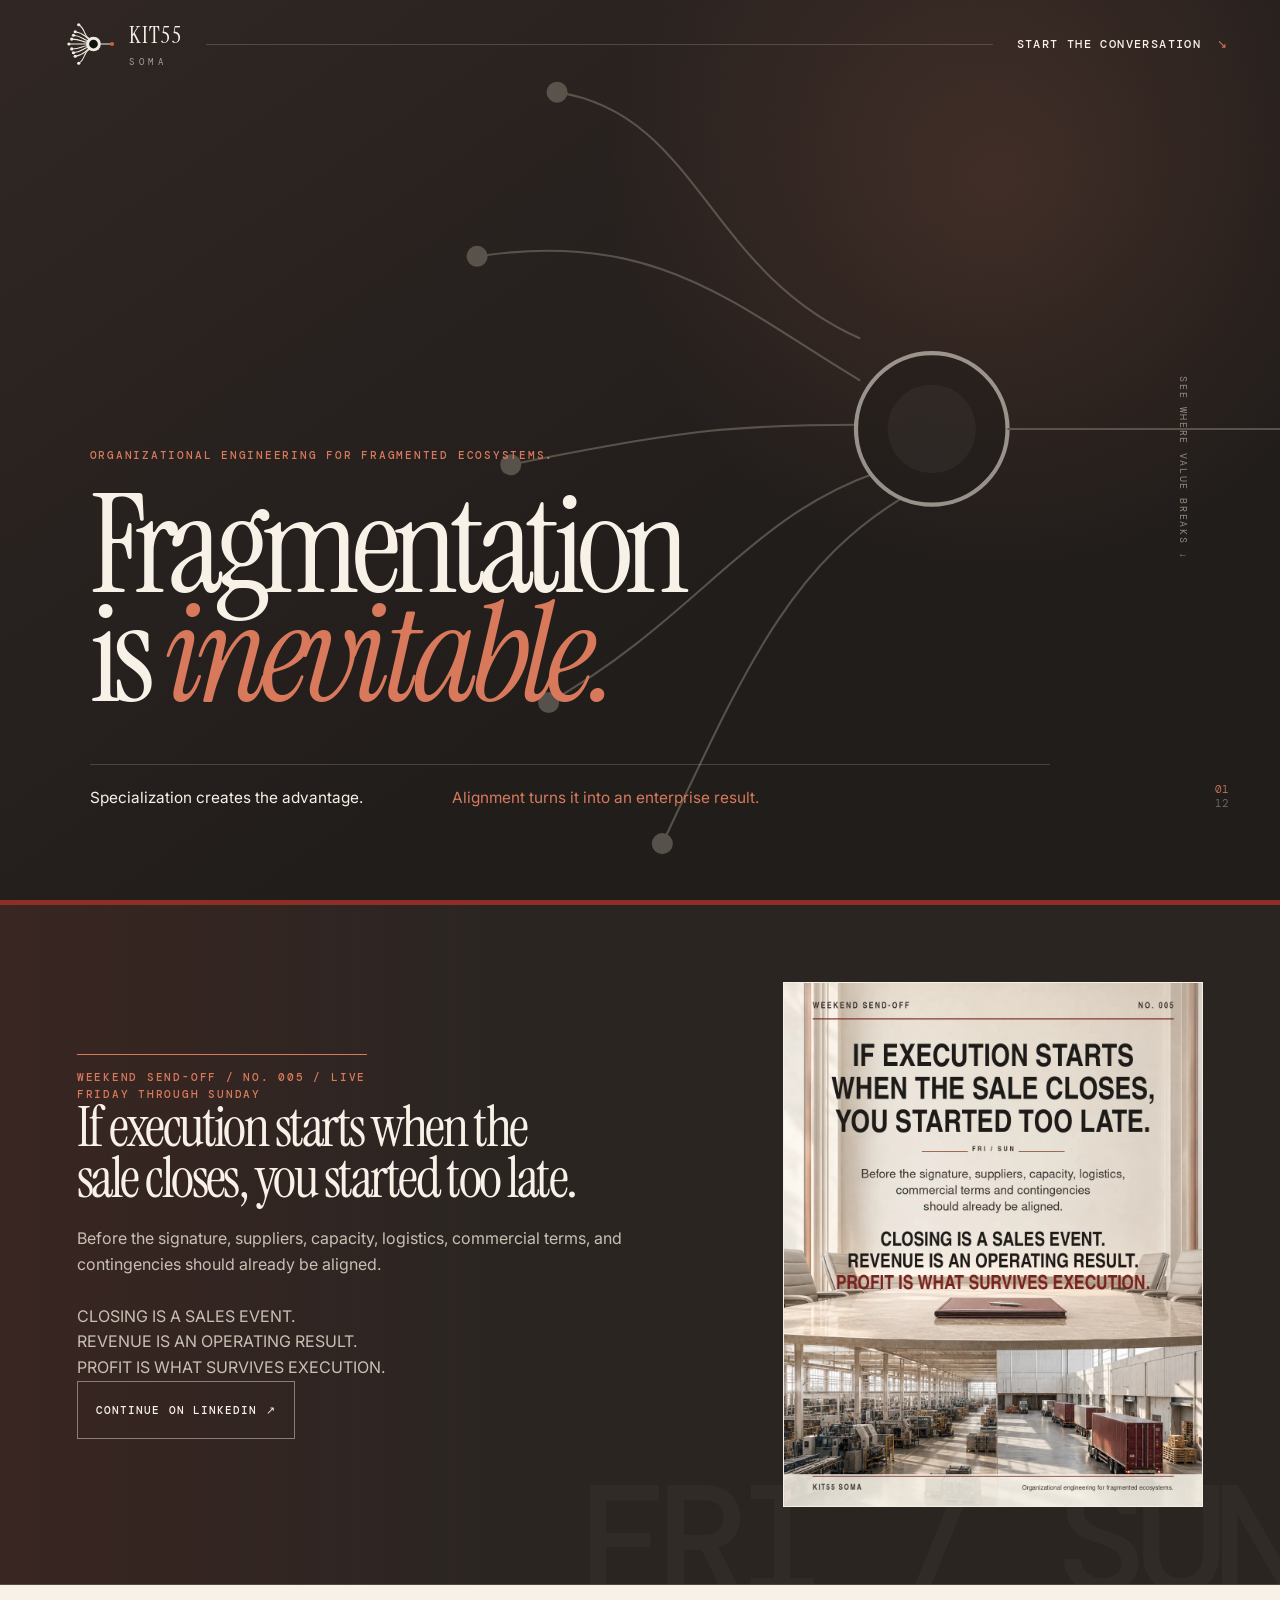
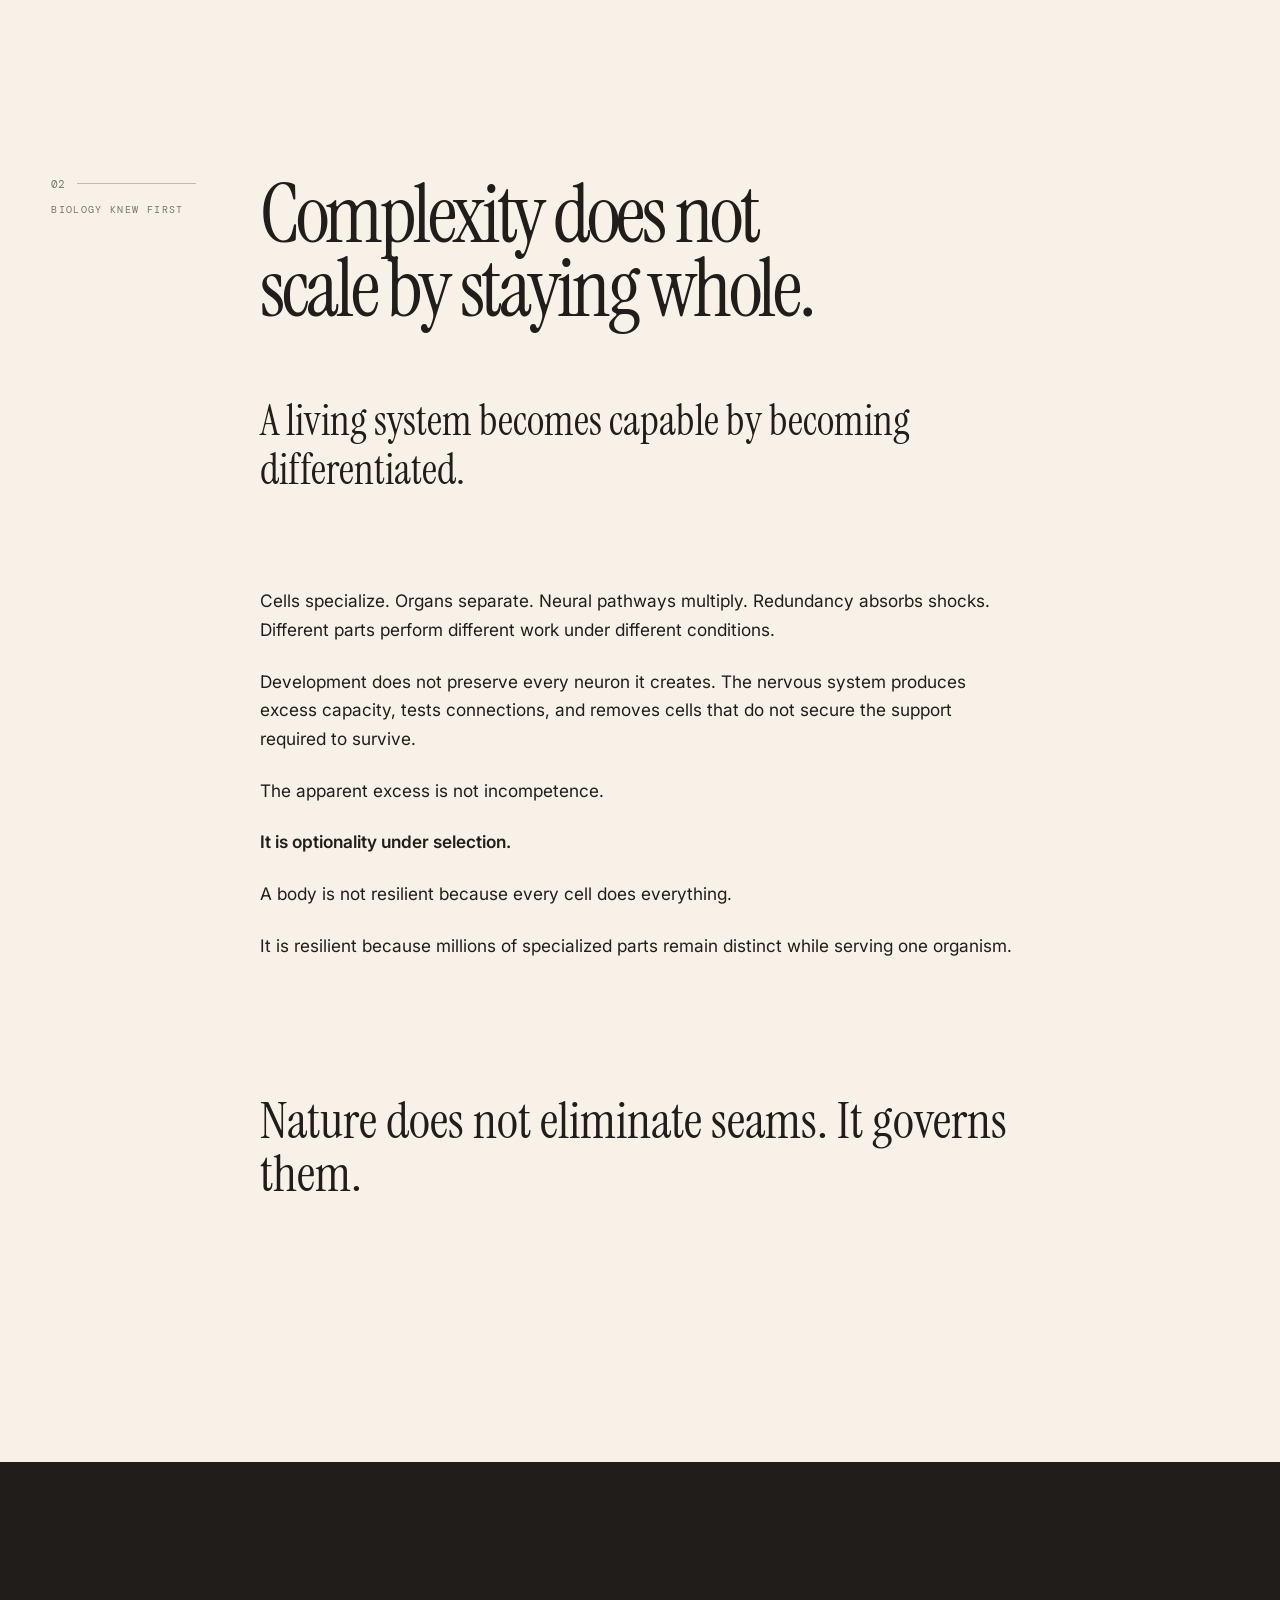
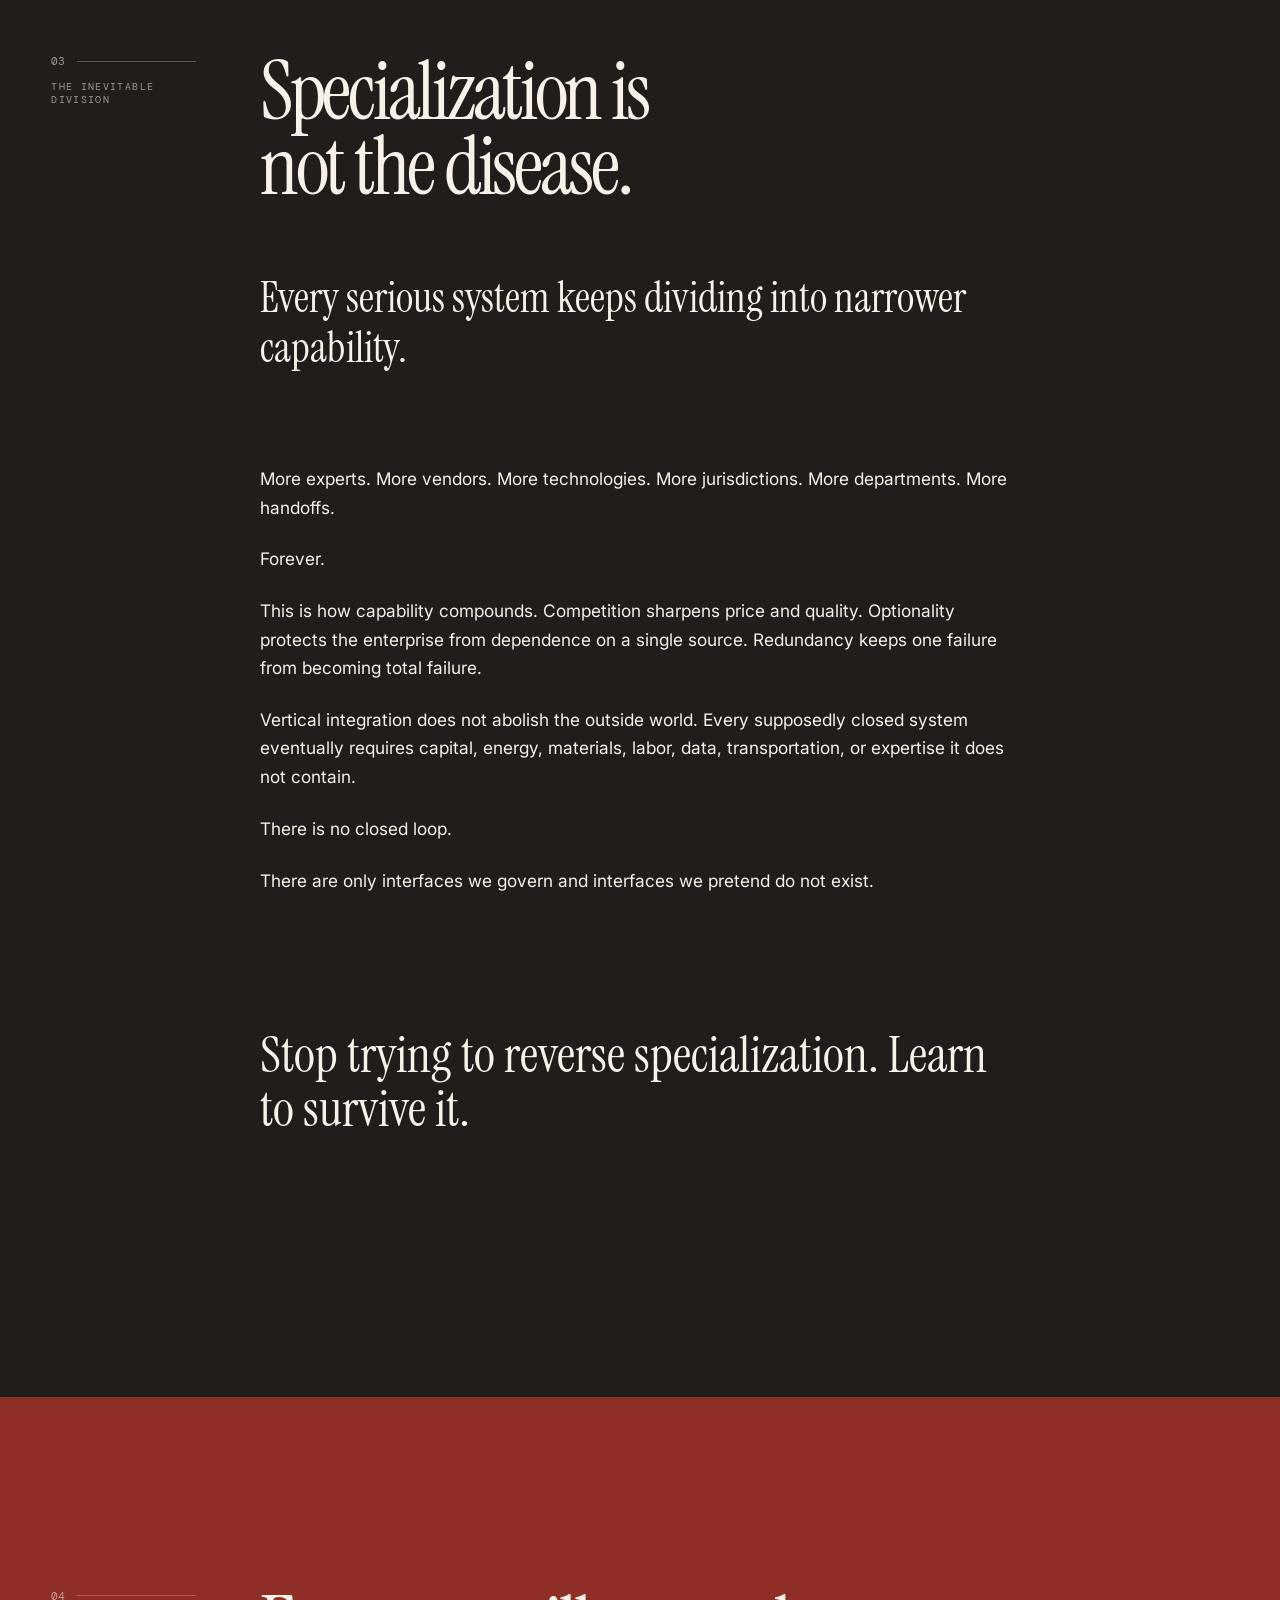
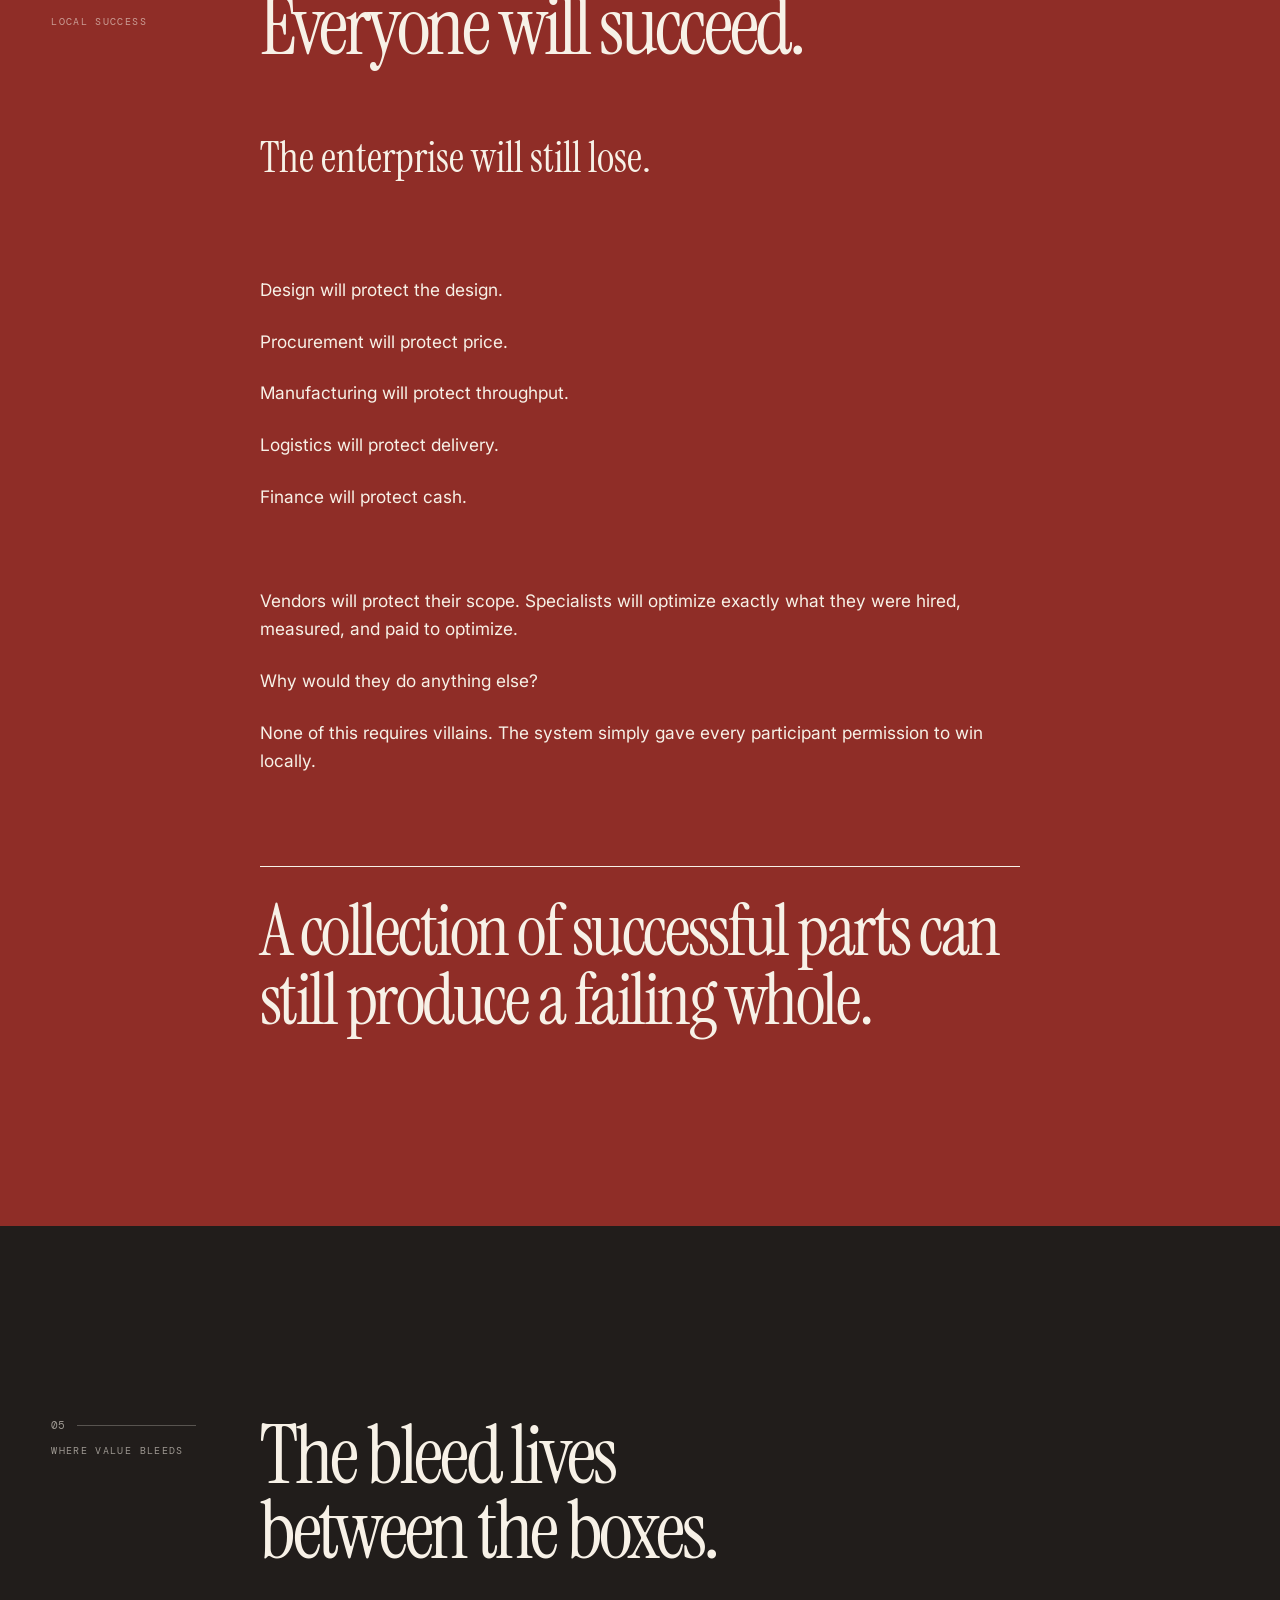
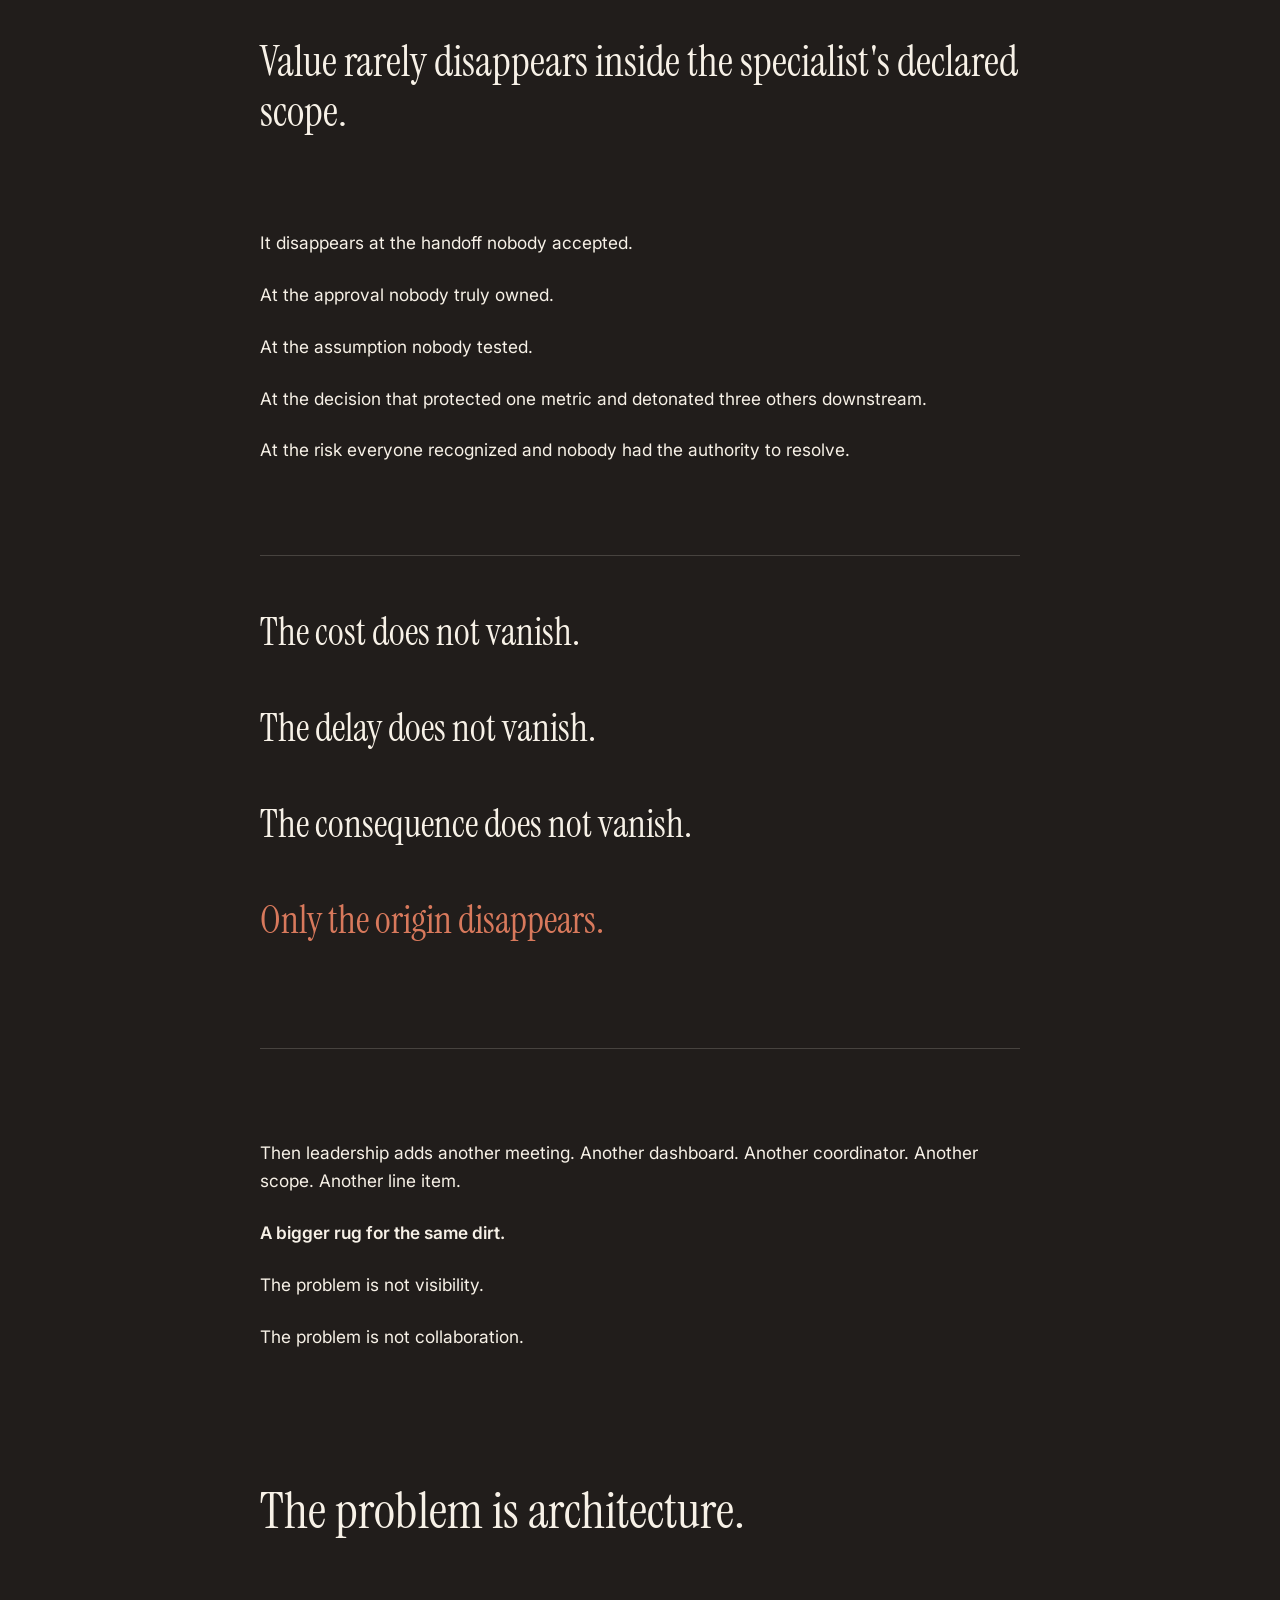
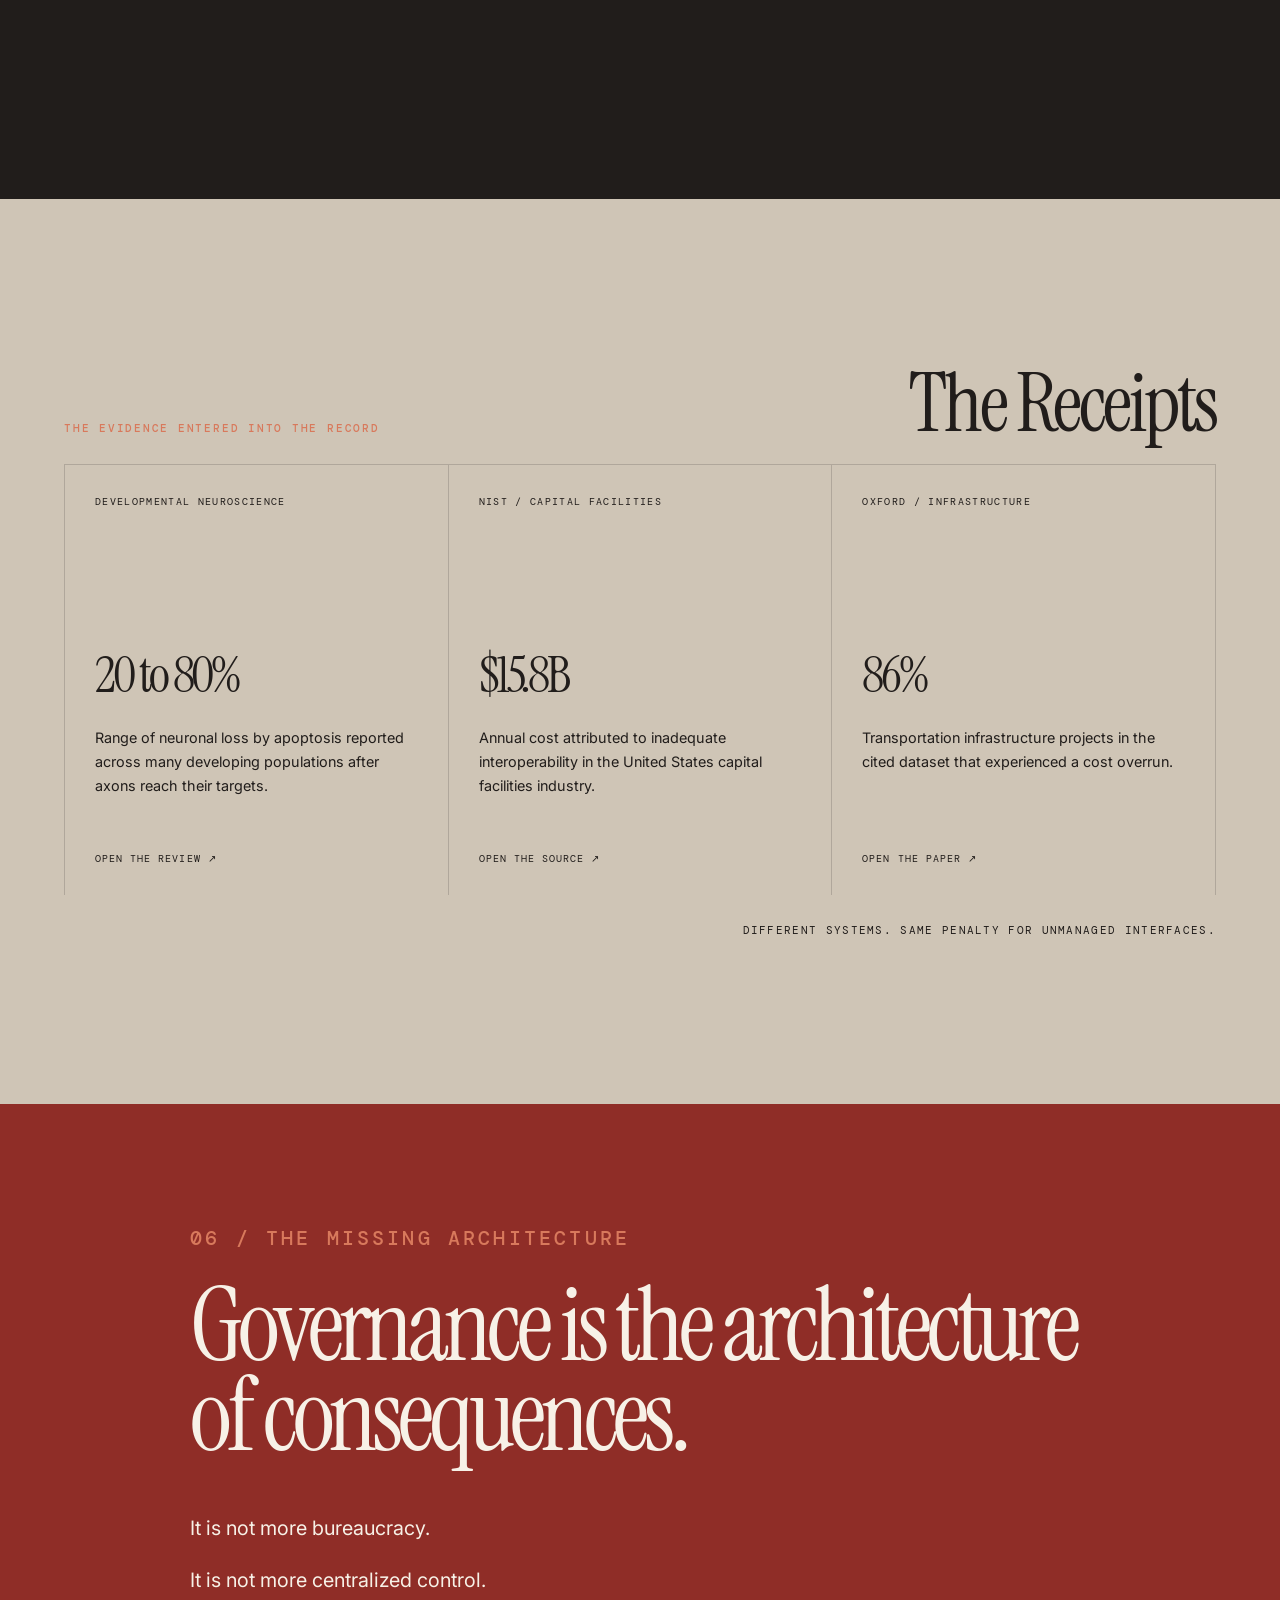
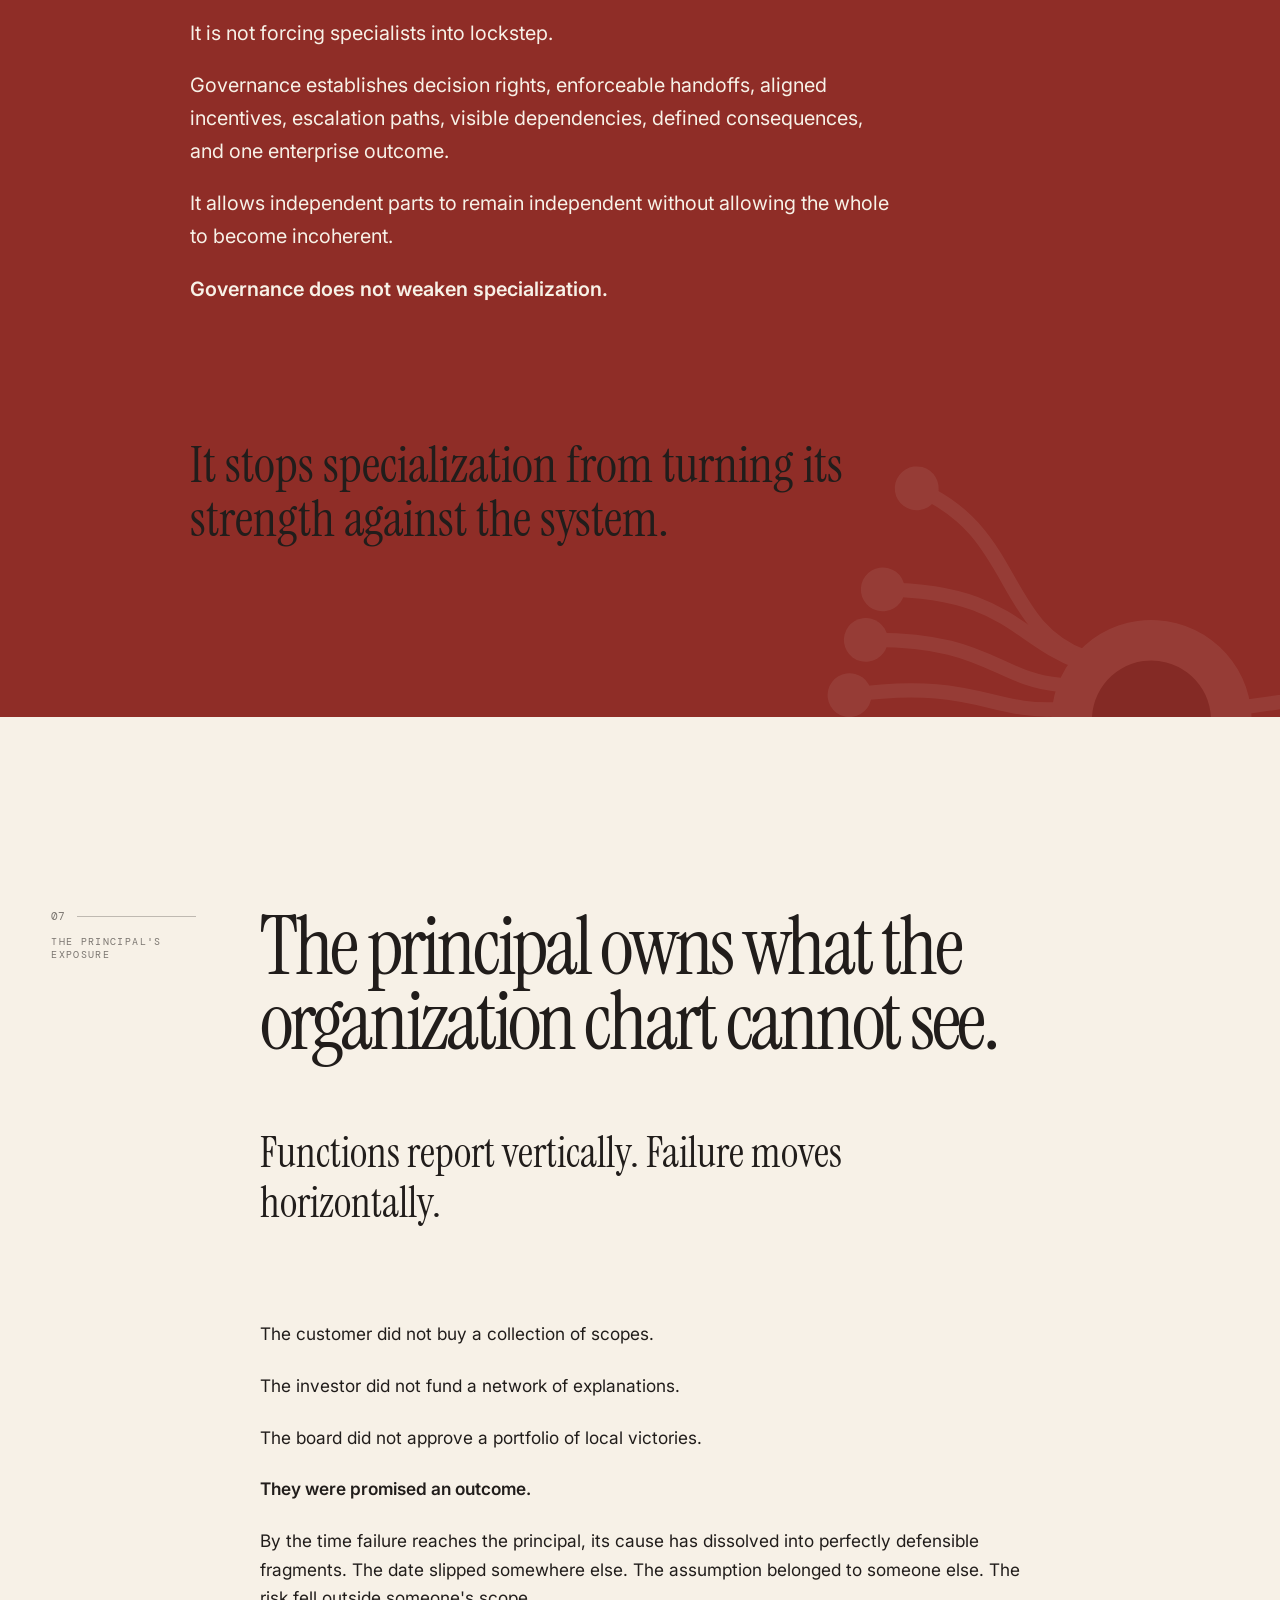
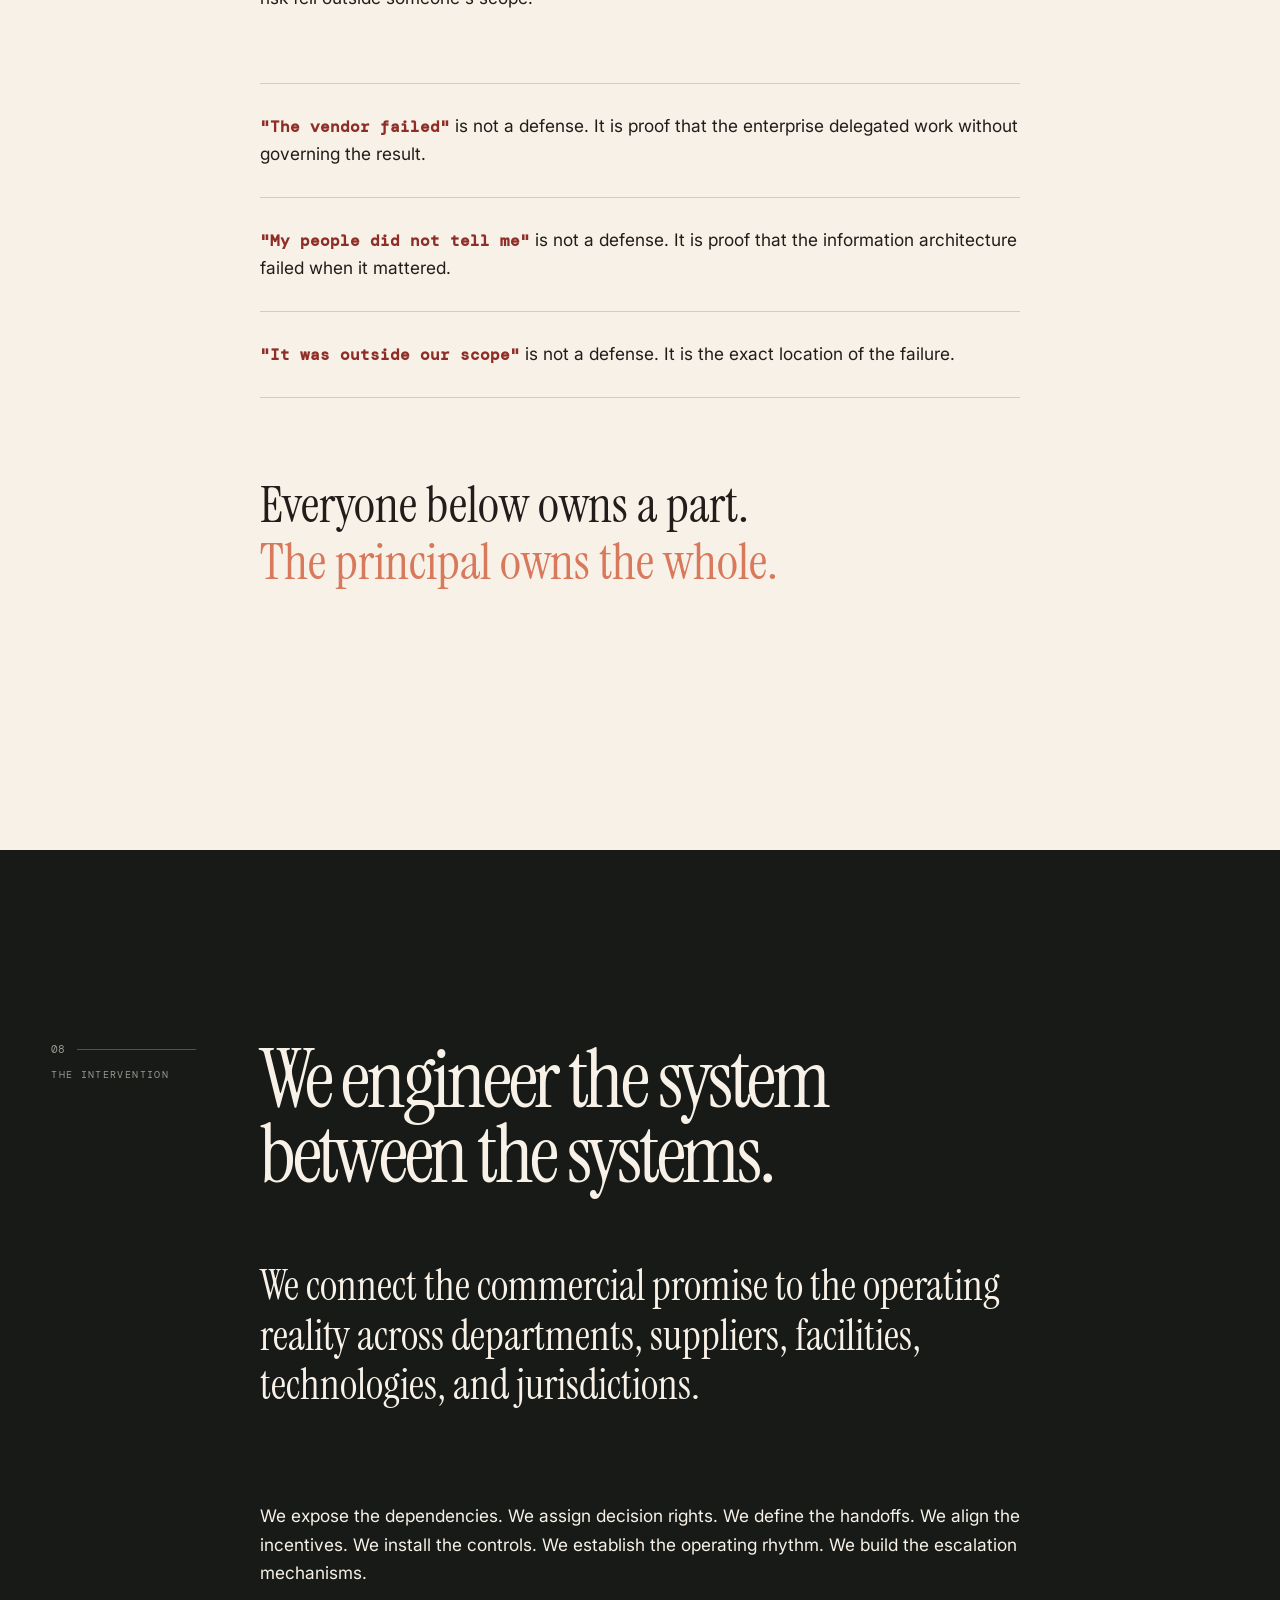
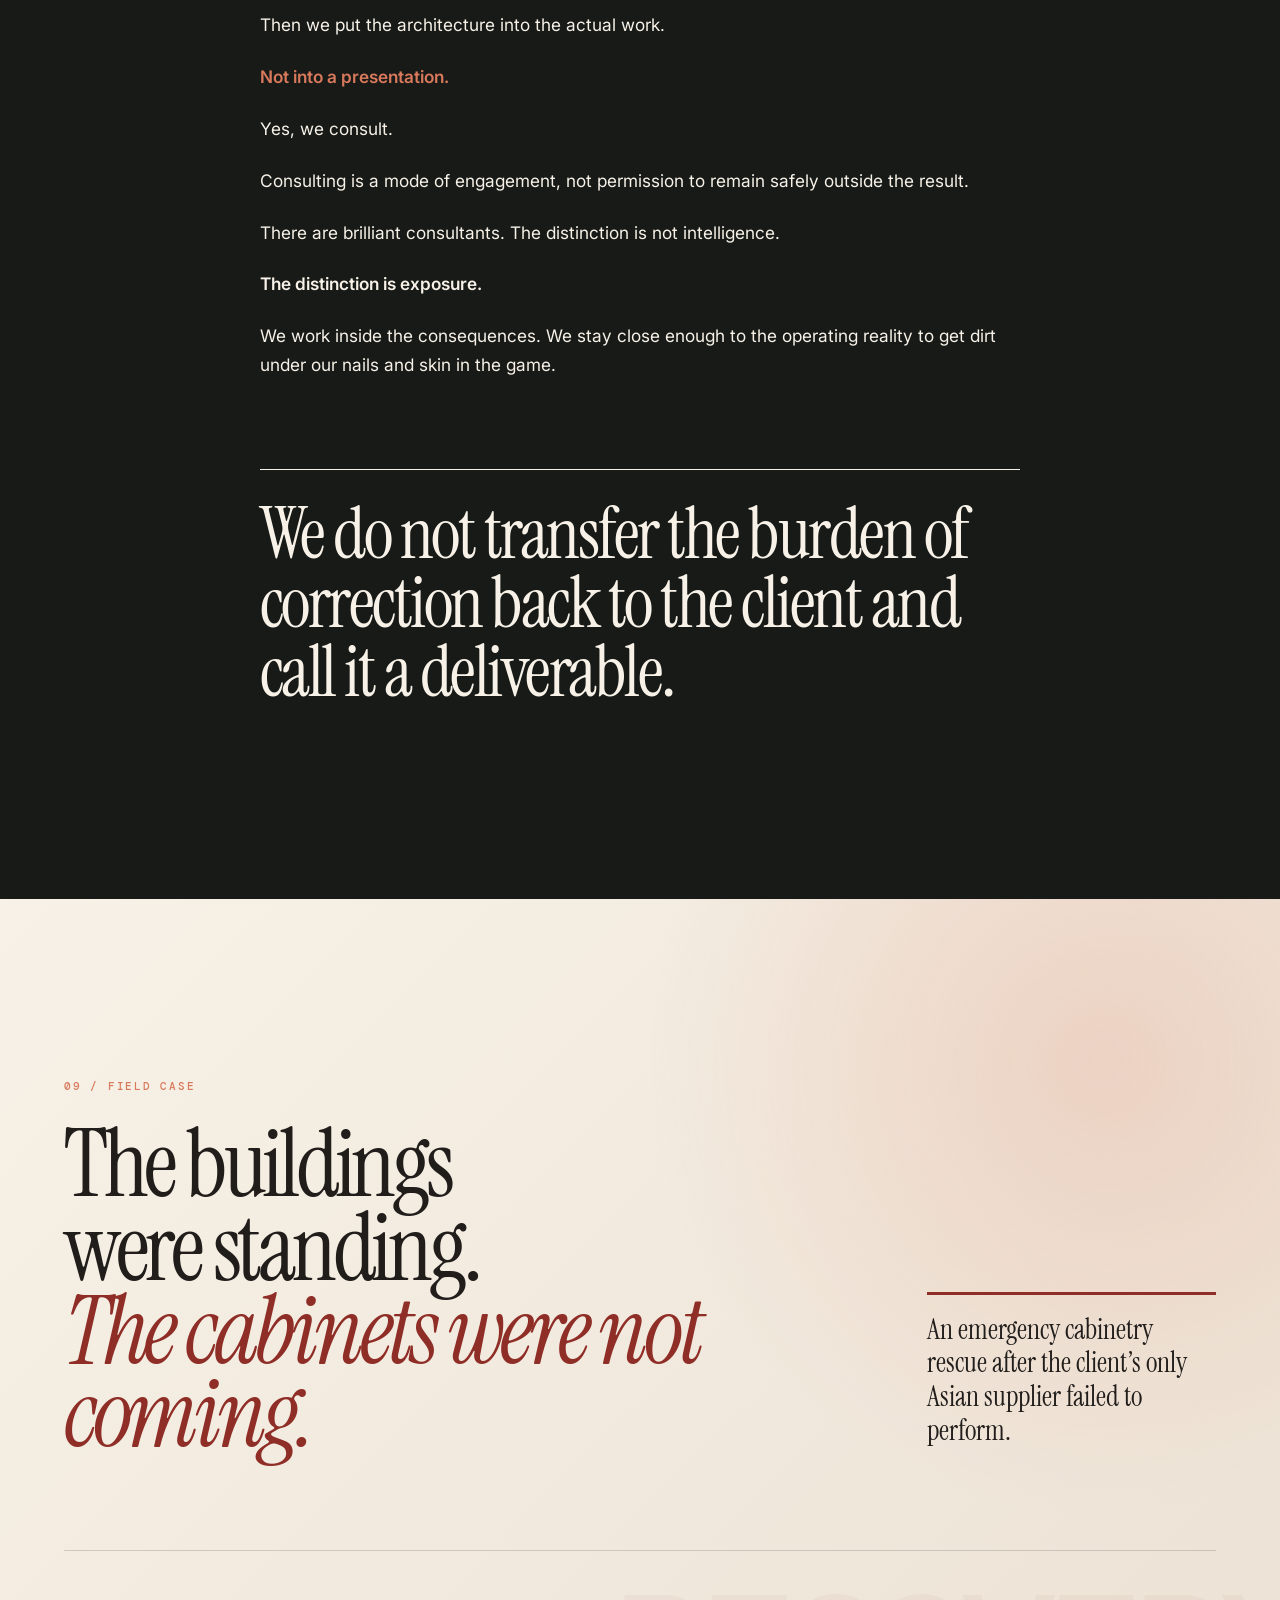
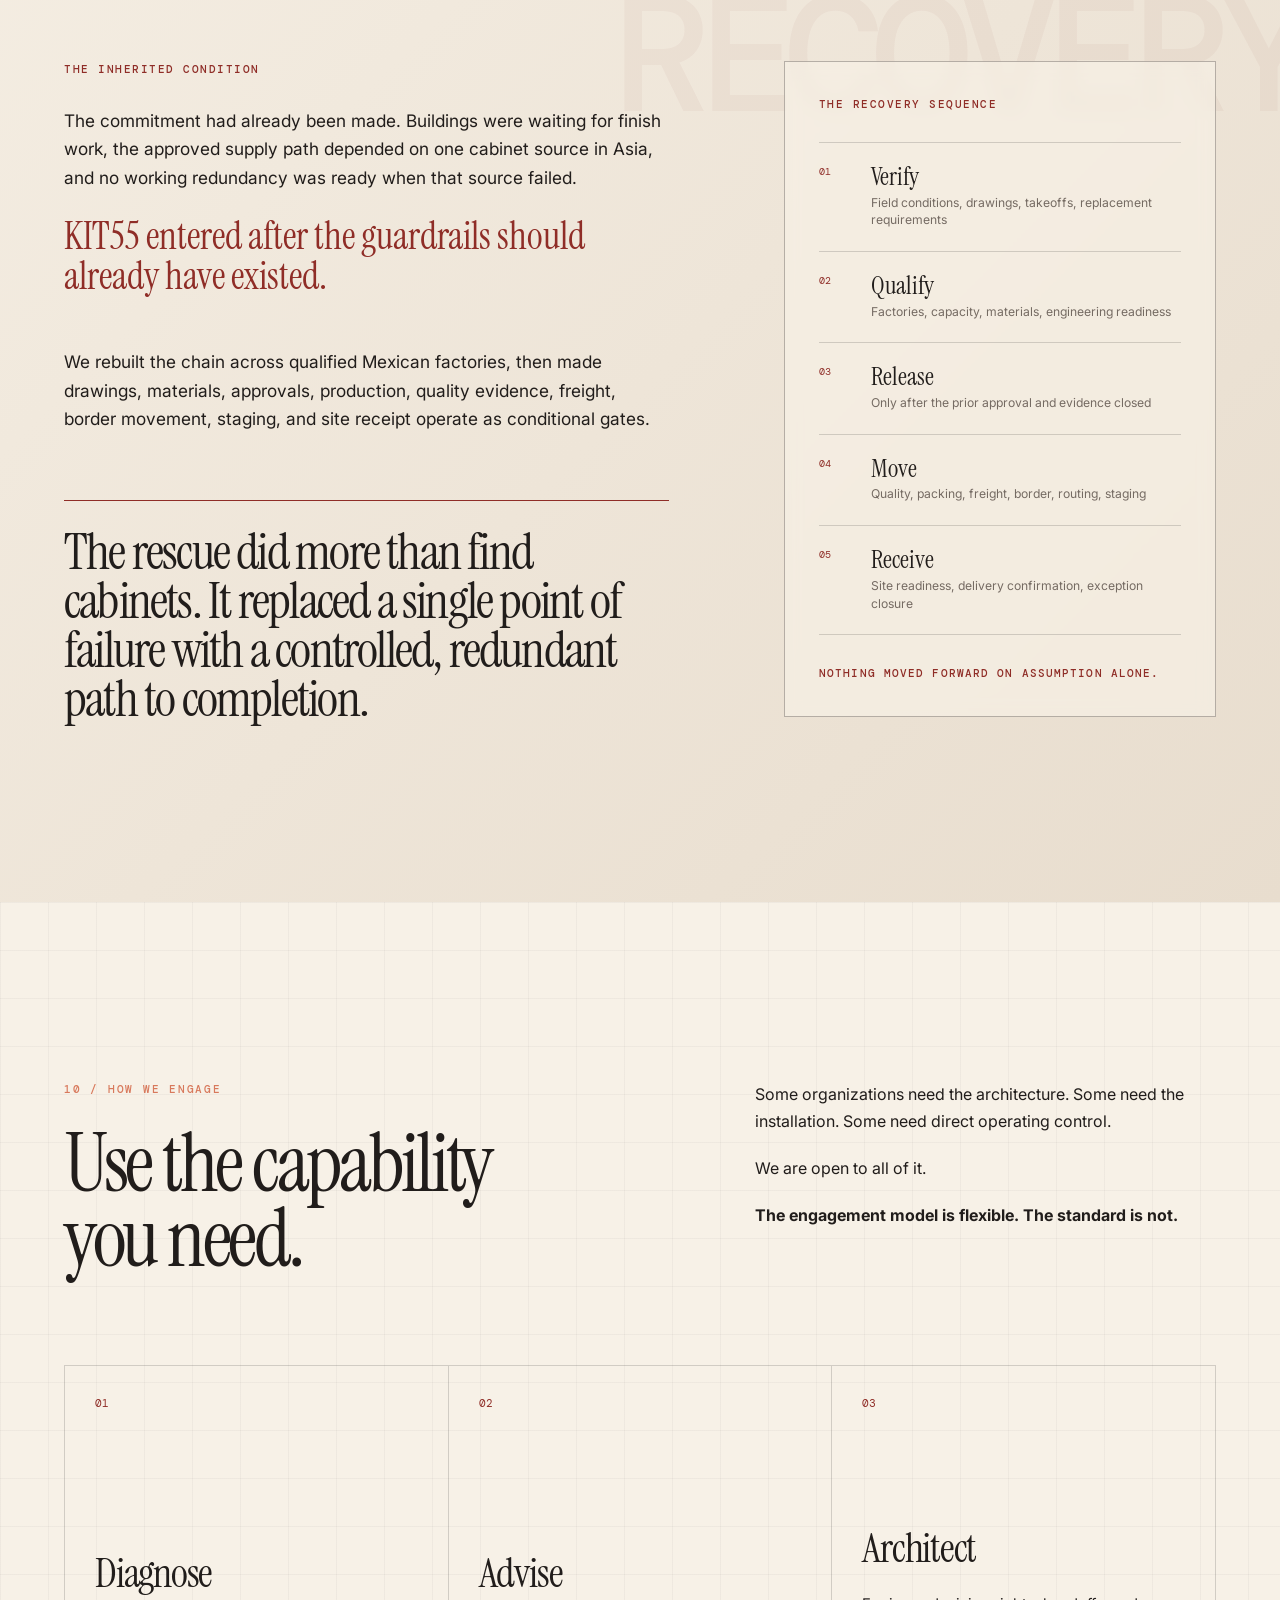
==== commit bfa07427: "Add cabinetry recovery field case" ====
--- a/index.html
+++ b/index.html
@@ -60,7 +60,7 @@
         </div>
       </div>
       <div class="hero-index" aria-hidden="true">
-        <span>01</span><span>11</span>
+        <span>01</span><span>12</span>
       </div>
       <a class="scroll-cue" href="#biology">See where value breaks <span aria-hidden="true">↓</span></a>
     </section>
@@ -252,10 +252,40 @@
       </article>
     </section>
 
+    <section class="field-case" id="field-case" aria-labelledby="field-case-title">
+      <header class="field-case-intro">
+        <div>
+          <p class="kicker">09 / Field case</p>
+          <h2 id="field-case-title">The buildings were standing.<br><em>The cabinets were not coming.</em></h2>
+        </div>
+        <p class="field-case-deck">An emergency cabinetry rescue after the client’s only Asian supplier failed to perform.</p>
+      </header>
+      <div class="field-case-body">
+        <article class="field-case-story">
+          <p class="case-label">The inherited condition</p>
+          <p>The commitment had already been made. Buildings were waiting for finish work, the approved supply path depended on one cabinet source in Asia, and no working redundancy was ready when that source failed.</p>
+          <p>KIT55 entered after the guardrails should already have existed.</p>
+          <p>We rebuilt the chain across qualified Mexican factories, then made drawings, materials, approvals, production, quality evidence, freight, border movement, staging, and site receipt operate as conditional gates.</p>
+          <blockquote>The rescue did more than find cabinets. It replaced a single point of failure with a controlled, redundant path to completion.</blockquote>
+        </article>
+        <aside class="control-chain" aria-label="Recovery control sequence">
+          <p class="case-label">The recovery sequence</p>
+          <ol>
+            <li><span>01</span><strong>Verify</strong><small>Field conditions, drawings, takeoffs, replacement requirements</small></li>
+            <li><span>02</span><strong>Qualify</strong><small>Factories, capacity, materials, engineering readiness</small></li>
+            <li><span>03</span><strong>Release</strong><small>Only after the prior approval and evidence closed</small></li>
+            <li><span>04</span><strong>Move</strong><small>Quality, packing, freight, border, routing, staging</small></li>
+            <li><span>05</span><strong>Receive</strong><small>Site readiness, delivery confirmation, exception closure</small></li>
+          </ol>
+          <p class="chain-rule">Nothing moved forward on assumption alone.</p>
+        </aside>
+      </div>
+    </section>
+
     <section class="method engagements" id="engagements" aria-labelledby="engagements-title">
       <header class="method-intro">
         <div>
-          <p class="kicker">09 / How we engage</p>
+          <p class="kicker">10 / How we engage</p>
           <h2 id="engagements-title">Use the capability you need.</h2>
         </div>
         <div class="method-opening">
@@ -279,7 +309,7 @@
 
     <section class="proof continuity" id="continuity" aria-labelledby="continuity-title">
       <div class="proof-heading">
-        <p class="kicker">10 / The commercial promise</p>
+        <p class="kicker">11 / The commercial promise</p>
         <h2 id="continuity-title">The system can outlive us.<br><em>Or we can stay and run it.</em></h2>
       </div>
       <article class="proof-copy">
@@ -301,7 +331,7 @@
     <section class="your-move" id="your-move" aria-labelledby="move-title">
       <div class="move-mark" aria-hidden="true"><img src="logo-mark.svg" alt=""></div>
       <div class="move-copy">
-        <p class="kicker">11 / Your move</p>
+        <p class="kicker">12 / Your move</p>
         <h2 id="move-title">If this makes sense to you, call us.</h2>
         <p class="lead-cta">Bring the commercial promise and the operating result into the same system.</p>
         <p>Prepare the supply, capacity, logistics, commercial terms, and contingencies before the signature. Then keep every function aligned through production, delivery, revenue, and margin.</p>
--- a/site-v2.css
+++ b/site-v2.css
@@ -66,6 +66,144 @@
 
 .continuity {
   background-image: radial-gradient(circle at 78% 26%, rgba(216,91,73,.12), transparent 30%);
+}
+
+.field-case {
+  position: relative;
+  overflow: hidden;
+  padding: clamp(110px,14vw,190px) clamp(22px,5vw,80px);
+  color: var(--ink);
+  background:
+    radial-gradient(circle at 86% 10%, rgba(216,121,92,.2), transparent 25%),
+    linear-gradient(135deg, #f7f1e7 0%, #e8ddce 100%);
+}
+
+.field-case::after {
+  content: "RECOVERY";
+  position: absolute;
+  right: -2vw;
+  top: 42%;
+  color: rgba(143,45,39,.045);
+  font: 500 clamp(5rem,13vw,13rem)/1 var(--mono);
+  letter-spacing: -.08em;
+  pointer-events: none;
+}
+
+.field-case-intro,
+.field-case-body {
+  position: relative;
+  z-index: 1;
+  width: min(1280px,100%);
+  margin: 0 auto;
+}
+
+.field-case-intro {
+  display: grid;
+  grid-template-columns: minmax(0,1.45fr) minmax(280px,.55fr);
+  gap: clamp(44px,8vw,120px);
+  align-items: end;
+  padding-bottom: clamp(58px,8vw,94px);
+  border-bottom: 1px solid var(--line-dark);
+}
+
+.field-case-intro h2 {
+  max-width: 920px;
+  margin: 0;
+  font: 400 clamp(3.4rem,7.4vw,7.6rem)/.88 var(--serif);
+  letter-spacing: -.045em;
+  text-wrap: balance;
+}
+
+.field-case-intro h2 em {
+  color: var(--signal);
+  font-weight: 400;
+}
+
+.field-case-deck {
+  margin: 0 0 8px;
+  padding-top: 18px;
+  border-top: 3px solid var(--signal);
+  font: 400 clamp(1.28rem,2.2vw,1.85rem)/1.2 var(--serif);
+}
+
+.field-case-body {
+  display: grid;
+  grid-template-columns: minmax(0,1.05fr) minmax(360px,.75fr);
+  gap: clamp(54px,9vw,140px);
+  padding-top: clamp(64px,9vw,110px);
+}
+
+.case-label {
+  margin: 0 0 30px;
+  color: var(--signal);
+  font: 500 .67rem/1.5 var(--mono);
+  letter-spacing: .14em;
+  text-transform: uppercase;
+}
+
+.field-case-story > p:not(.case-label) {
+  max-width: 720px;
+  margin: 0 0 1.35em;
+  font-size: clamp(1.03rem,1.35vw,1.22rem);
+}
+
+.field-case-story > p:nth-of-type(3) {
+  font: 400 clamp(1.8rem,3vw,2.75rem)/1.05 var(--serif);
+  color: var(--signal);
+}
+
+.field-case-story blockquote {
+  margin-top: 66px;
+  padding-top: 26px;
+  border-color: var(--signal);
+  font-size: clamp(2.1rem,4vw,4rem);
+}
+
+.control-chain {
+  align-self: start;
+  padding: 34px;
+  border: 1px solid rgba(33,29,27,.3);
+  background: rgba(247,241,231,.65);
+  backdrop-filter: blur(8px);
+}
+
+.control-chain ol {
+  margin: 0;
+  padding: 0;
+  list-style: none;
+  border-top: 1px solid var(--line-dark);
+}
+
+.control-chain li {
+  display: grid;
+  grid-template-columns: 38px 1fr;
+  gap: 4px 14px;
+  padding: 22px 0;
+  border-bottom: 1px solid var(--line-dark);
+}
+
+.control-chain li span {
+  grid-row: 1 / span 2;
+  color: var(--signal);
+  font: 400 .65rem var(--mono);
+}
+
+.control-chain li strong {
+  font: 400 1.55rem/1 var(--serif);
+}
+
+.control-chain li small {
+  color: var(--muted);
+  font-size: .76rem;
+  line-height: 1.45;
+}
+
+.chain-rule {
+  margin: 30px 0 0;
+  color: var(--signal);
+  font: 500 .69rem/1.5 var(--mono);
+  letter-spacing: .1em;
+  text-transform: uppercase;
 }
 
 .media-screen[hidden],
@@ -87,7 +225,7 @@
 }
 
 .media-screen::after {
-  content: "FRI — SUN";
+  content: "FRI / SUN";
   position: absolute;
   right: -14px;
   bottom: -34px;
@@ -206,6 +344,19 @@
 }
 
 @media (max-width: 900px) {
+  .field-case-intro,
+  .field-case-body {
+    grid-template-columns: 1fr;
+  }
+
+  .field-case-deck {
+    max-width: 560px;
+  }
+
+  .control-chain {
+    width: min(100%,680px);
+  }
+
   .engagement-grid {
     grid-template-columns: repeat(2, 1fr);
   }
@@ -216,6 +367,19 @@
 }
 
 @media (max-width: 620px) {
+  .field-case {
+    padding-left: 22px;
+    padding-right: 22px;
+  }
+
+  .field-case-intro h2 {
+    font-size: clamp(3.35rem,16vw,5.4rem);
+  }
+
+  .control-chain {
+    padding: 24px 20px;
+  }
+
   .header-cta {
     max-width: 16ch;
     text-align: right;
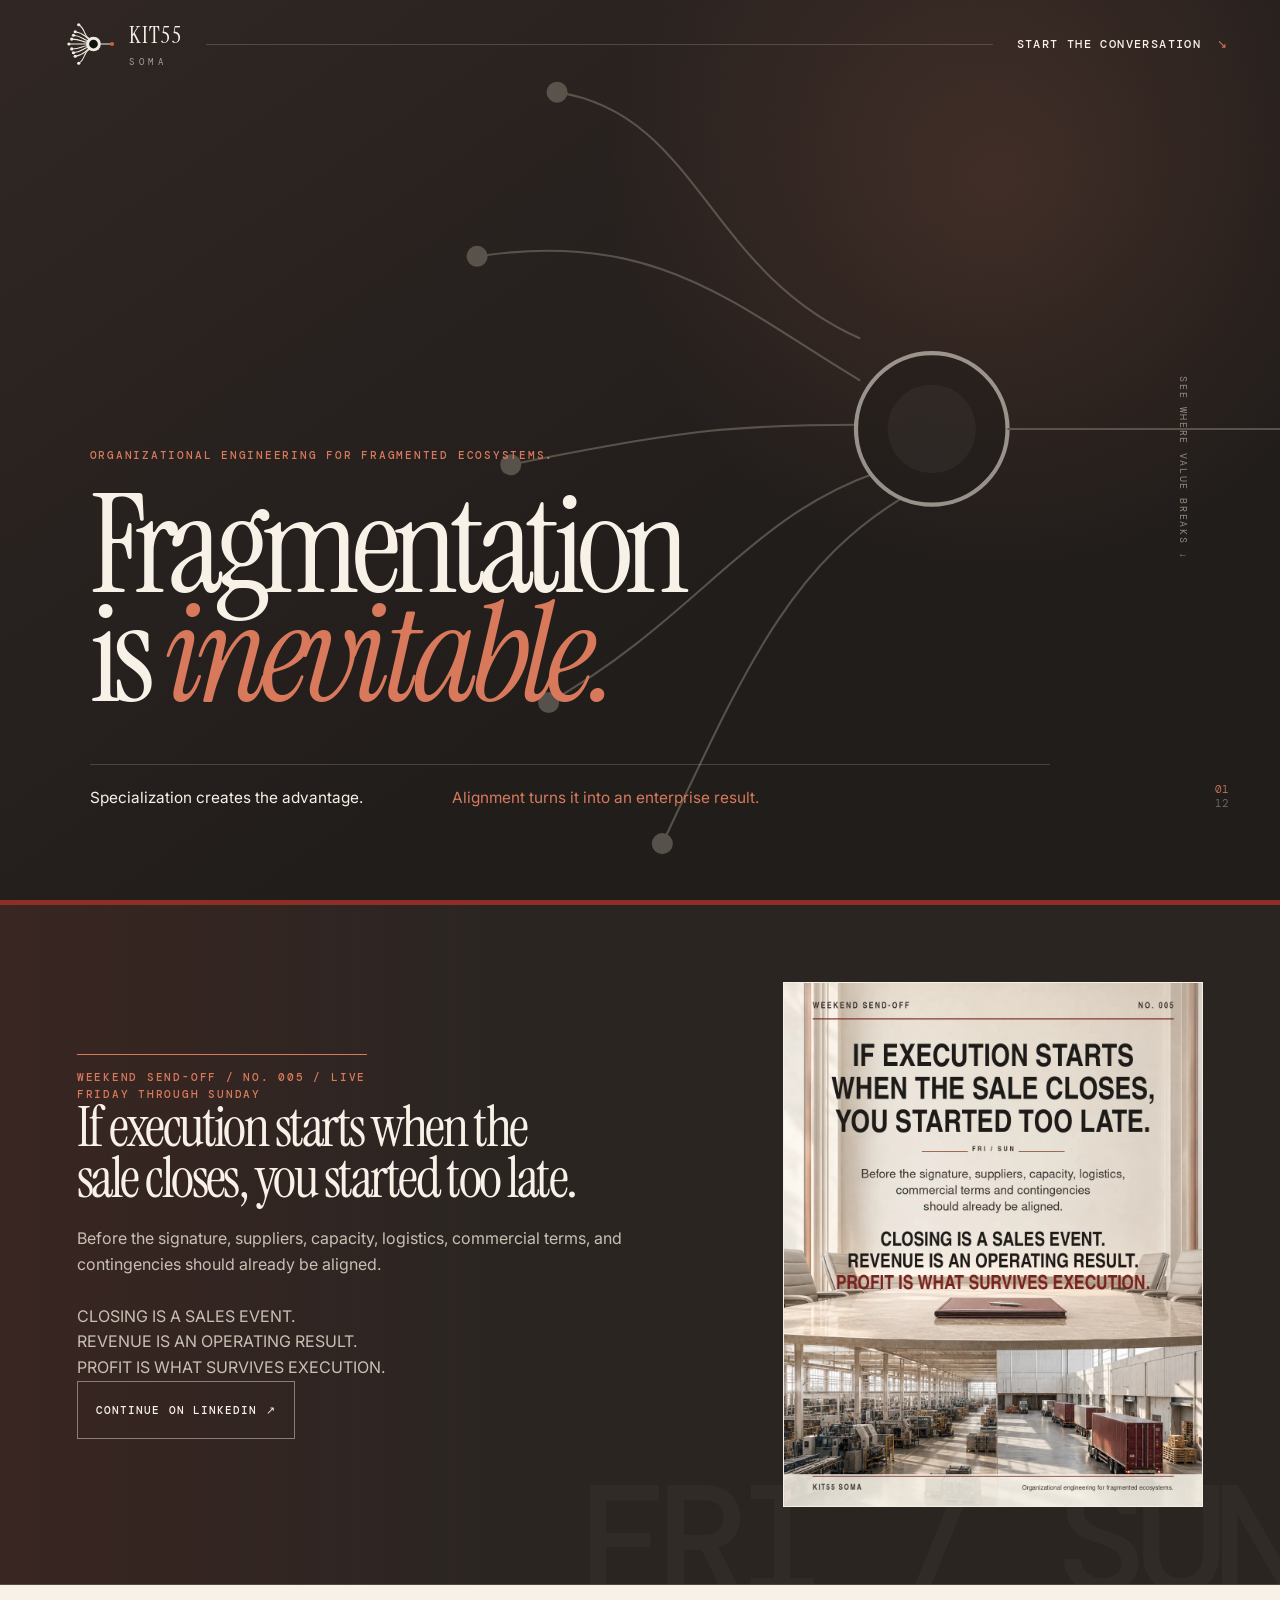
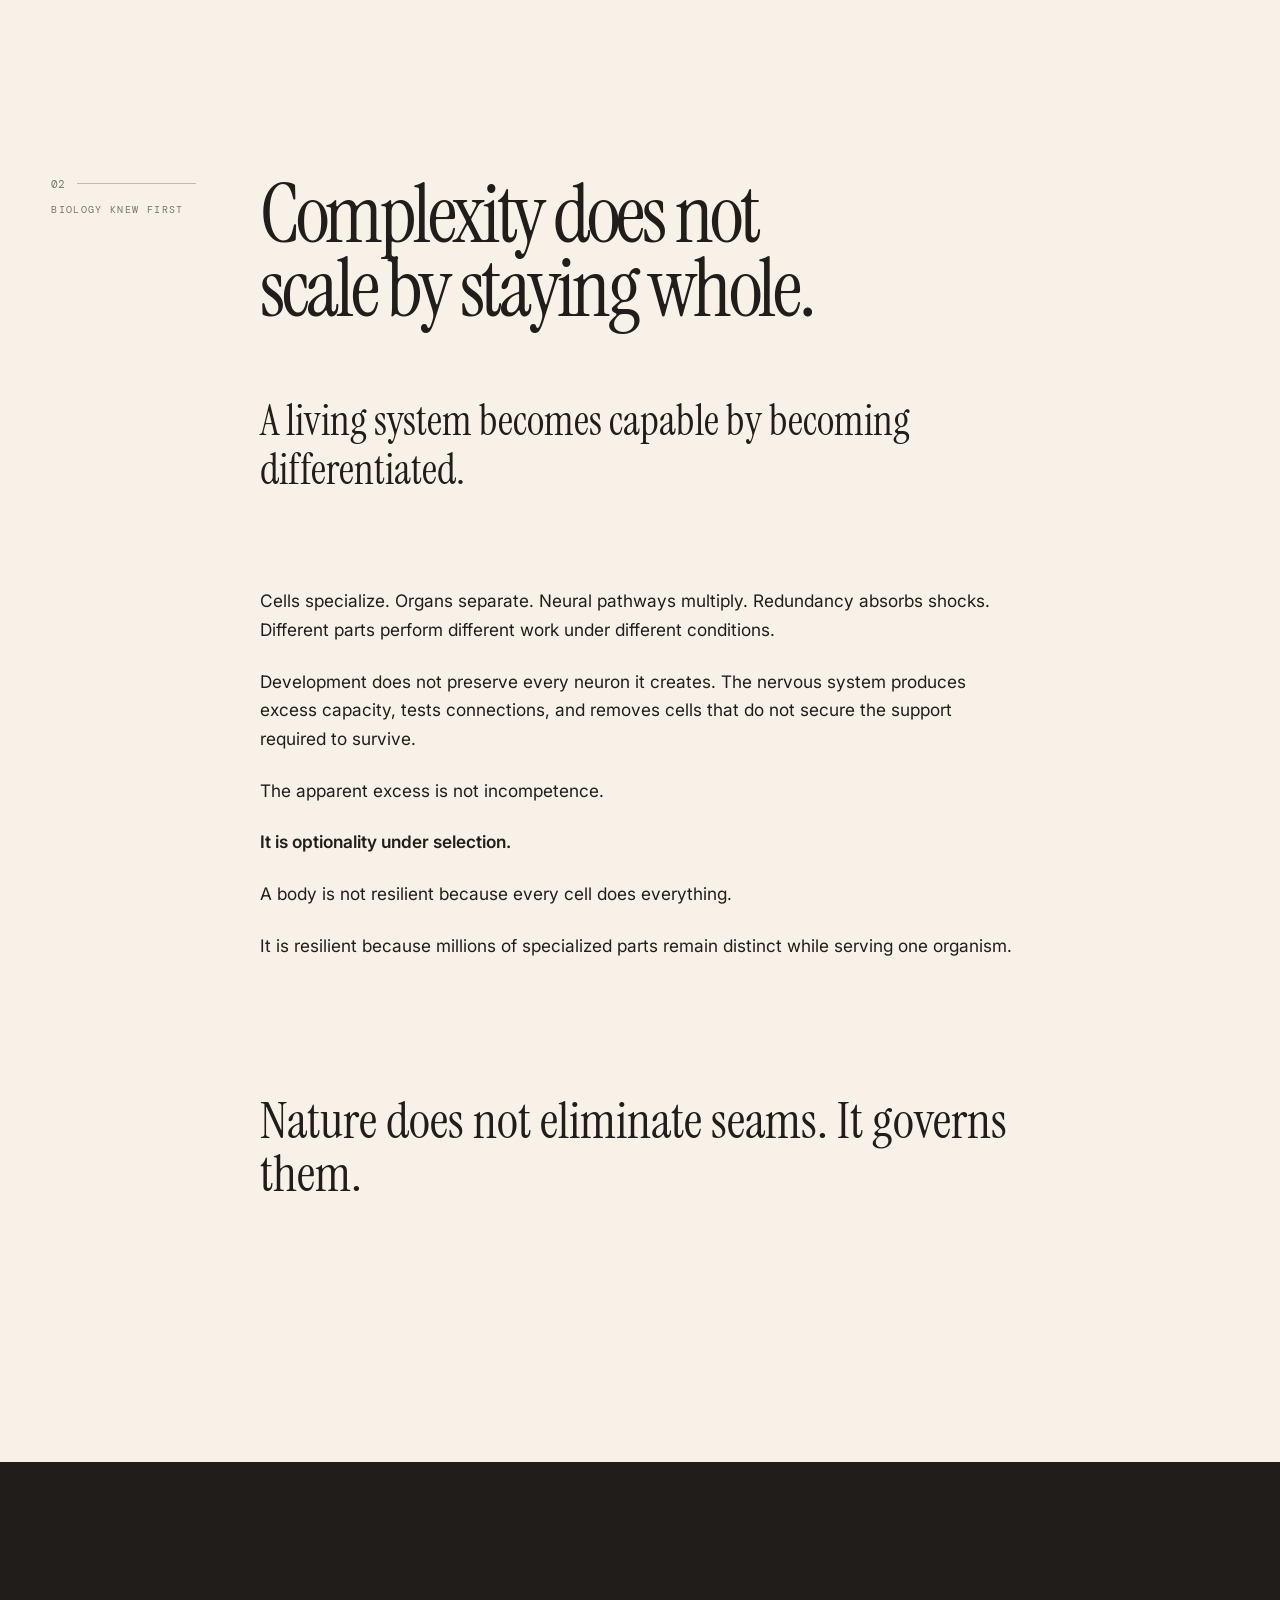
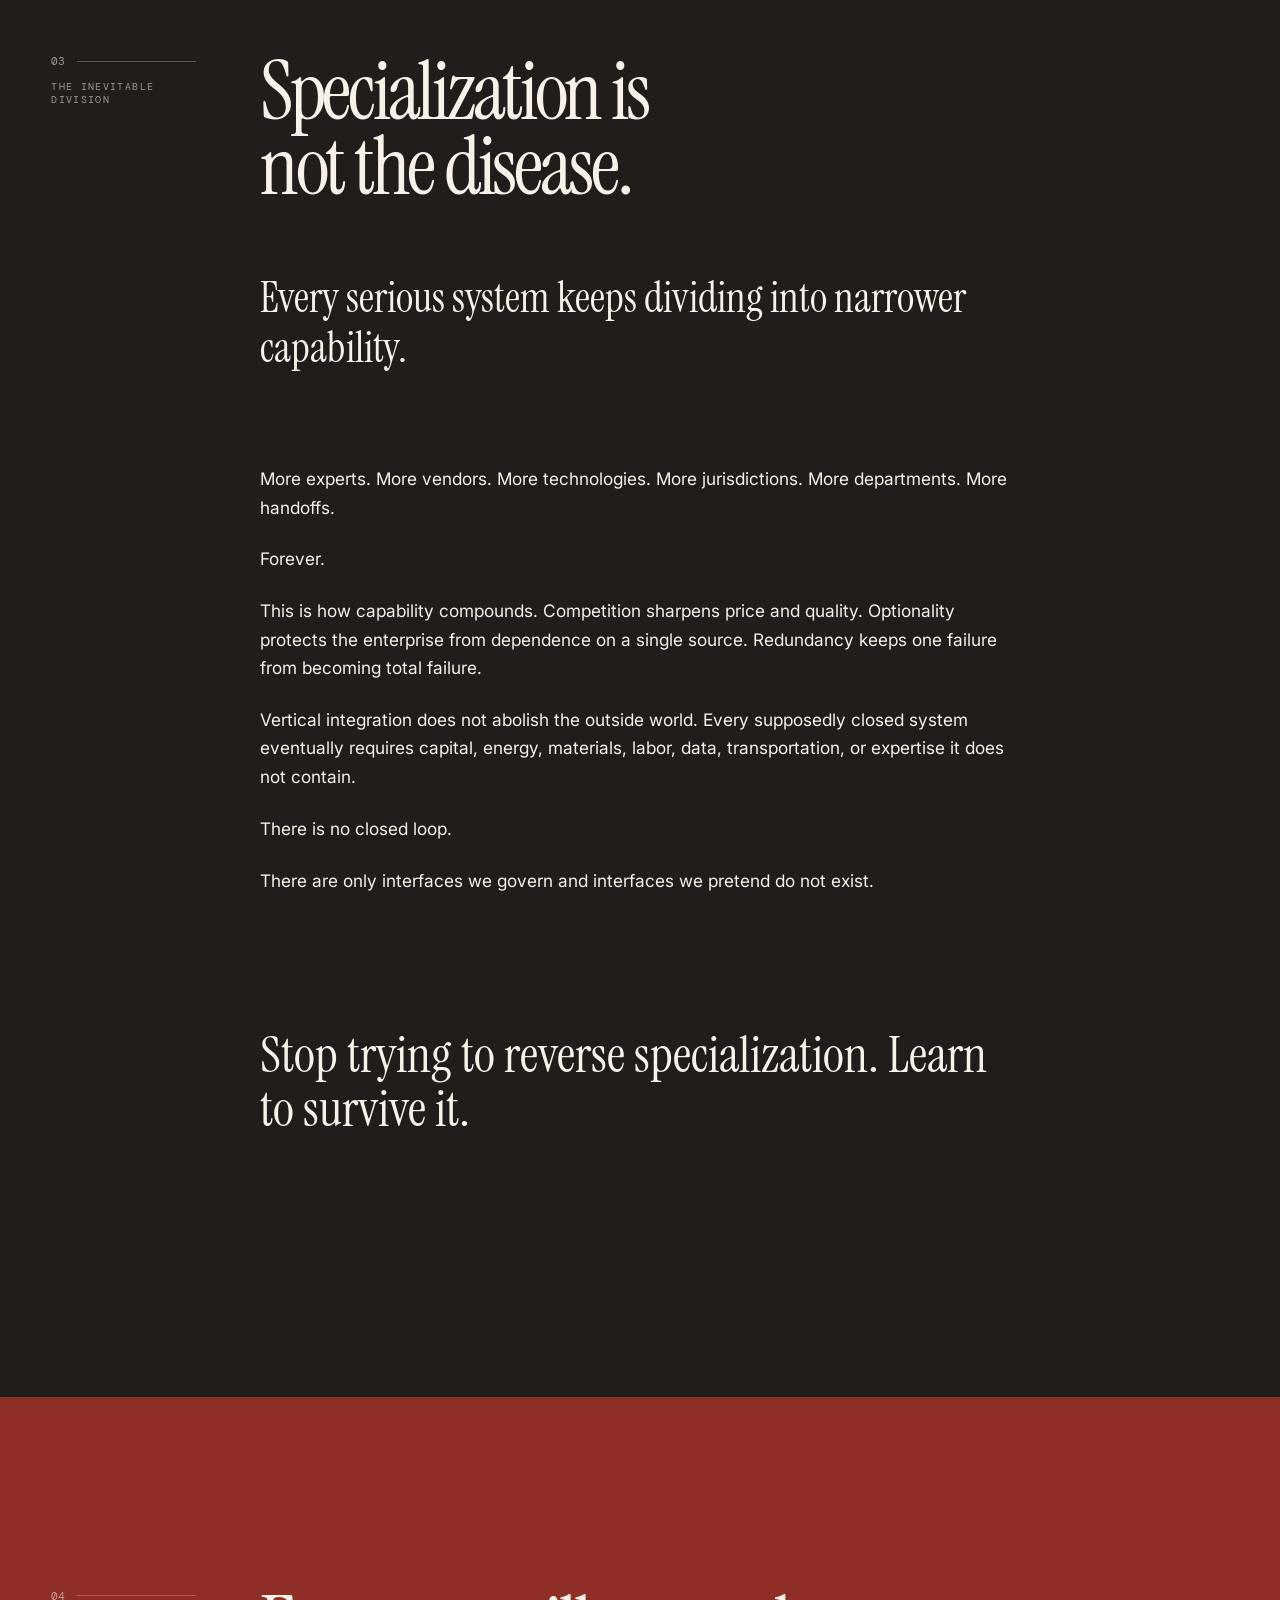
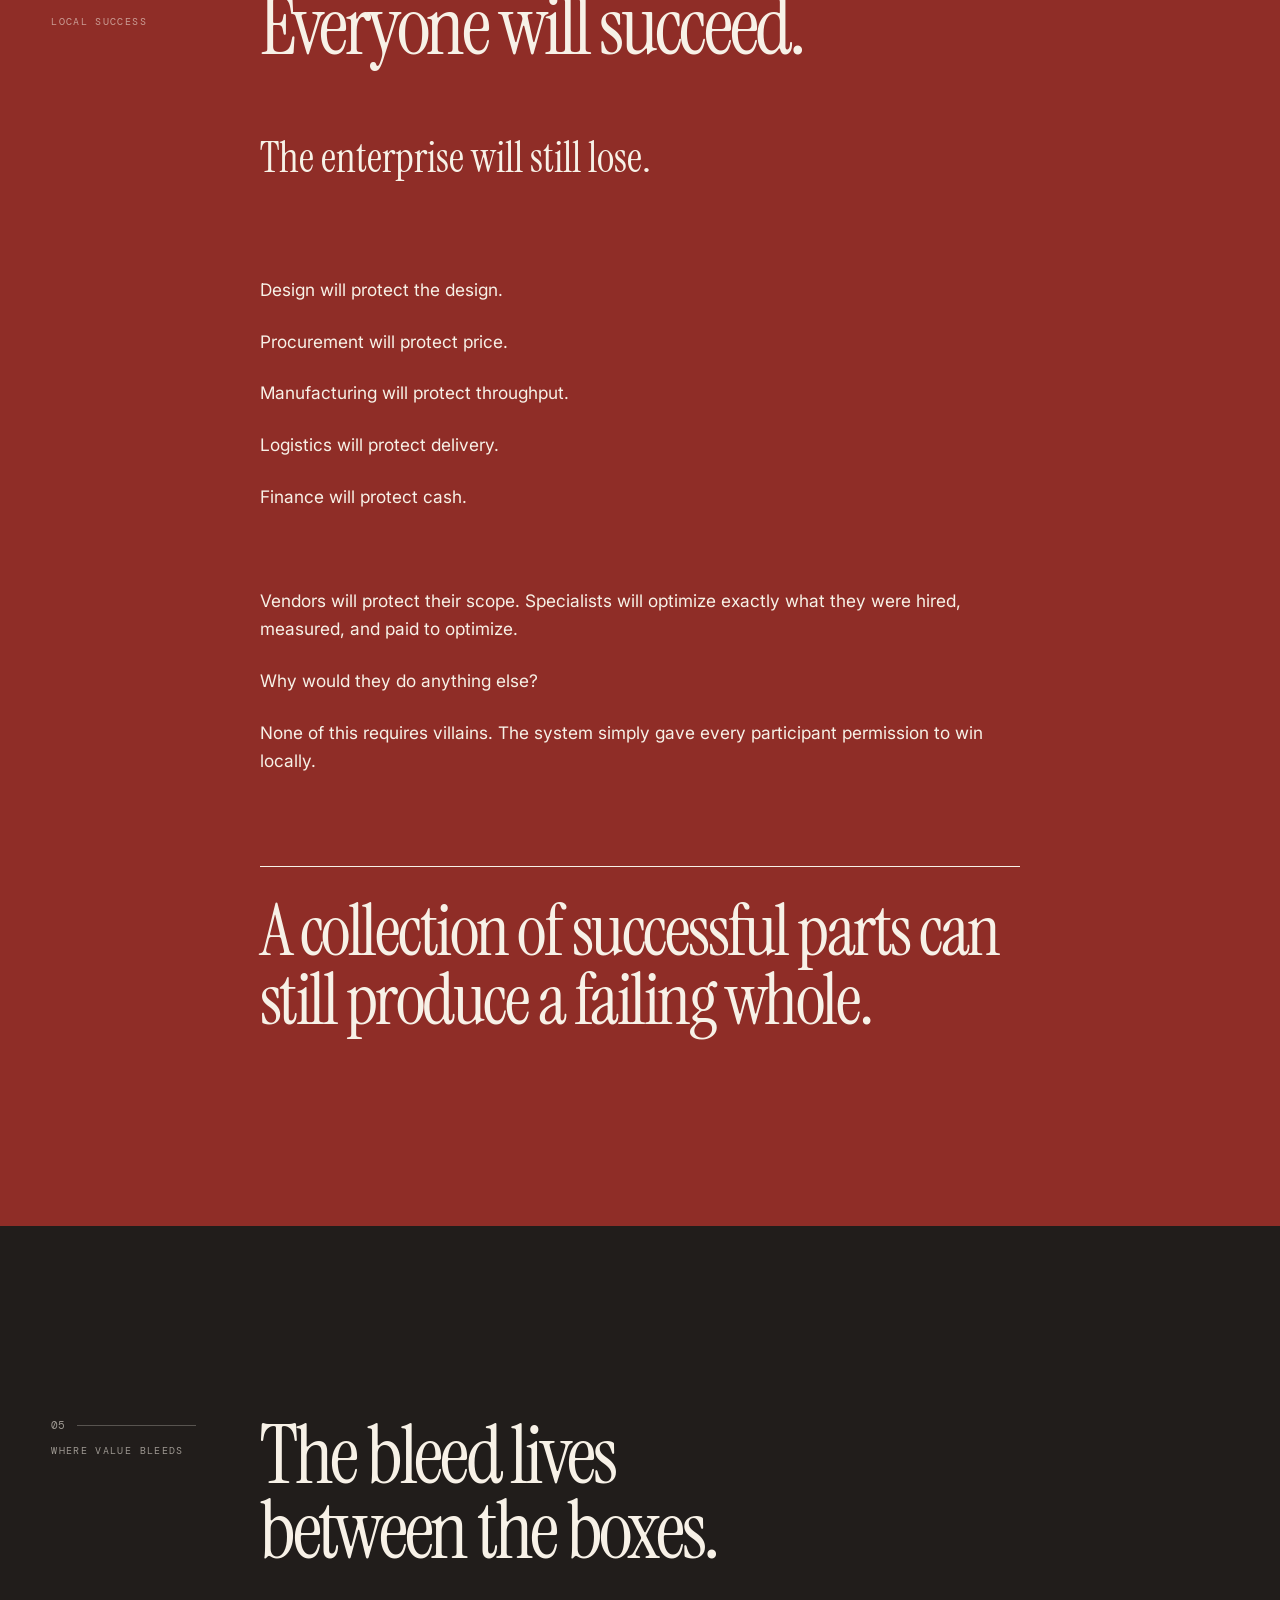
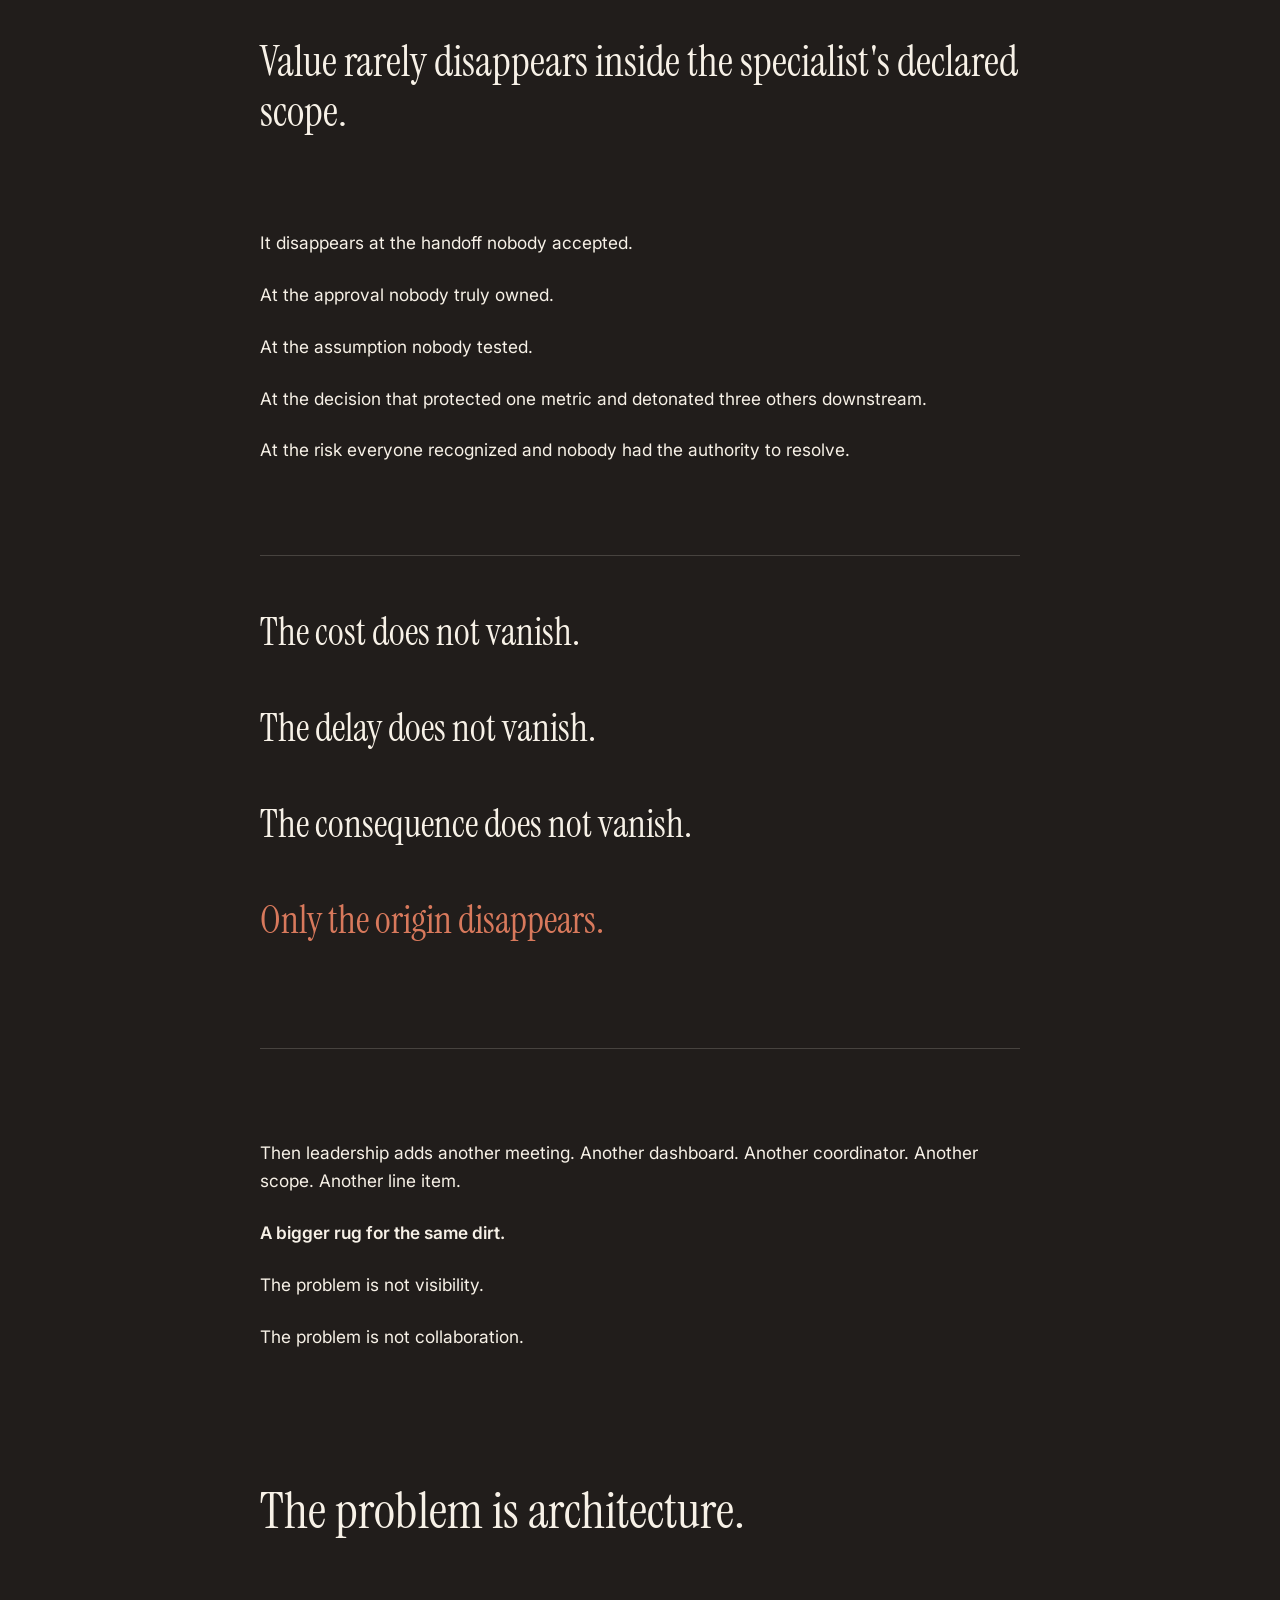
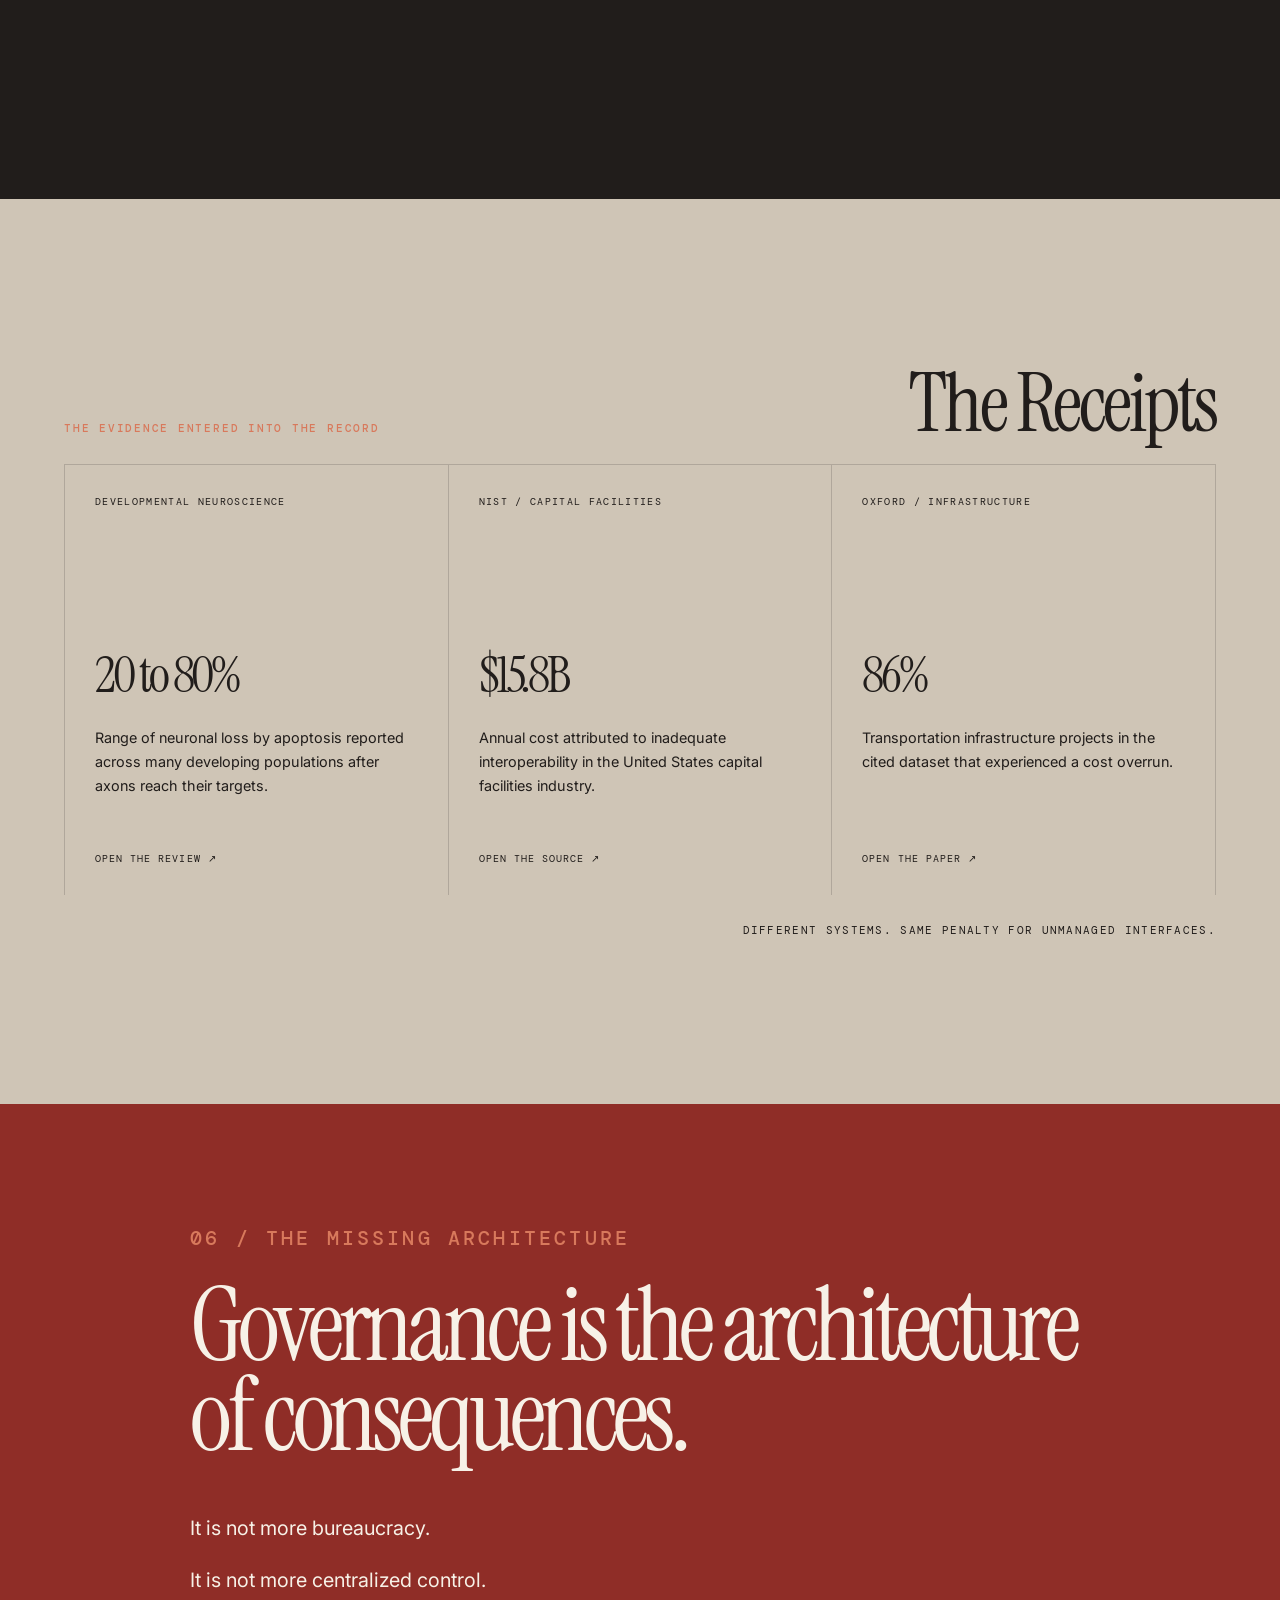
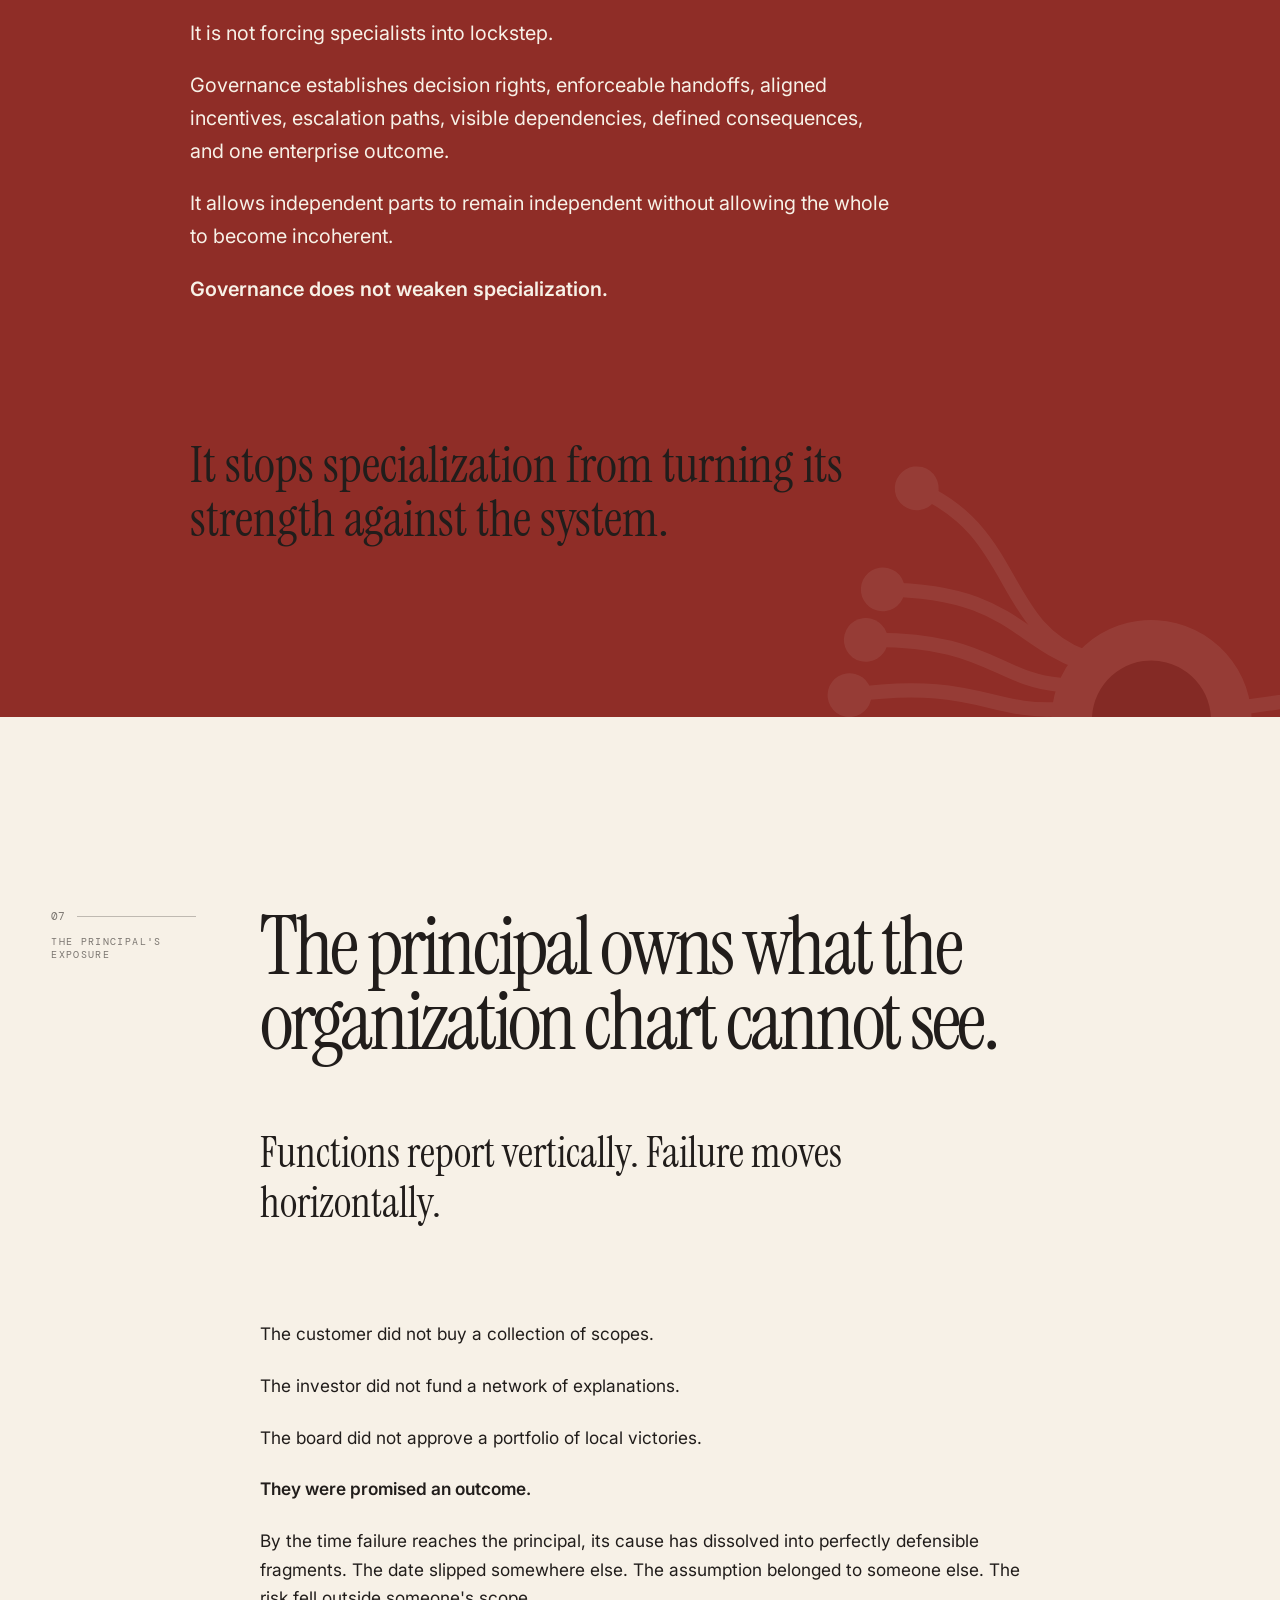
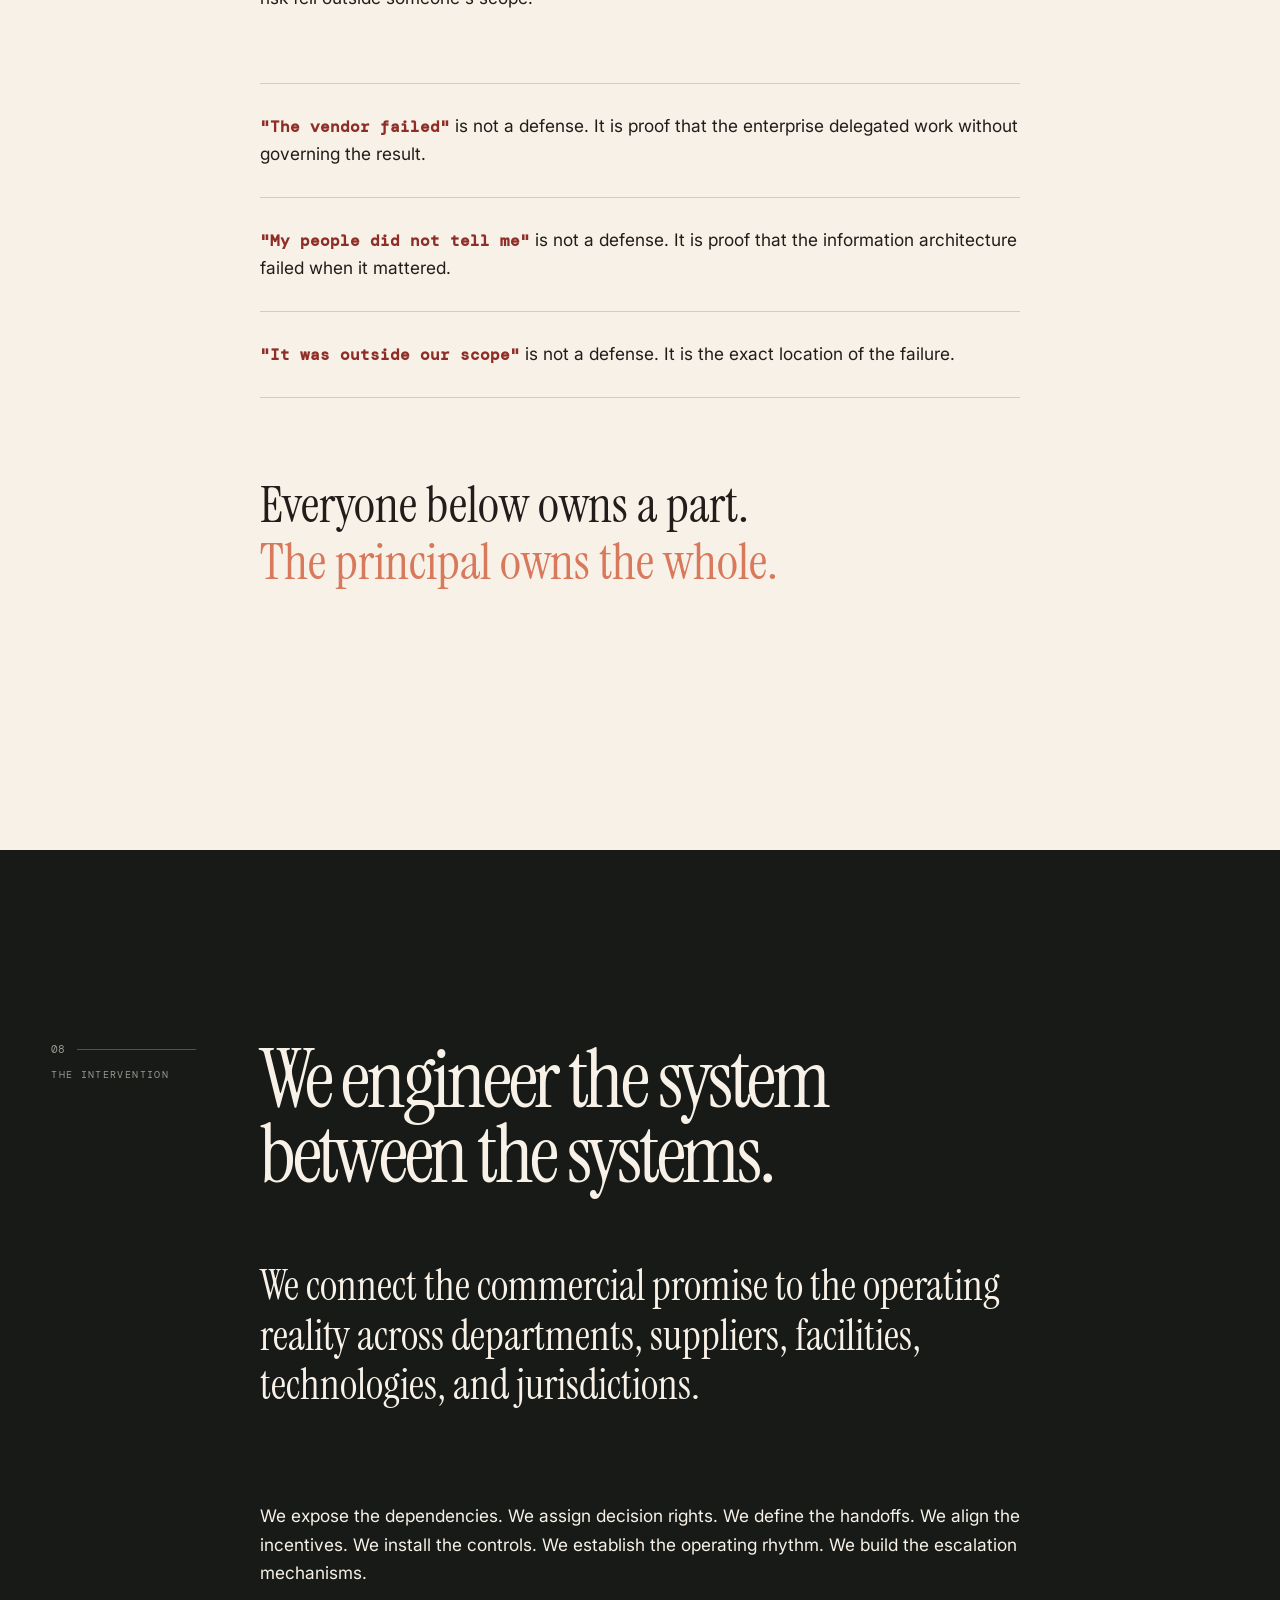
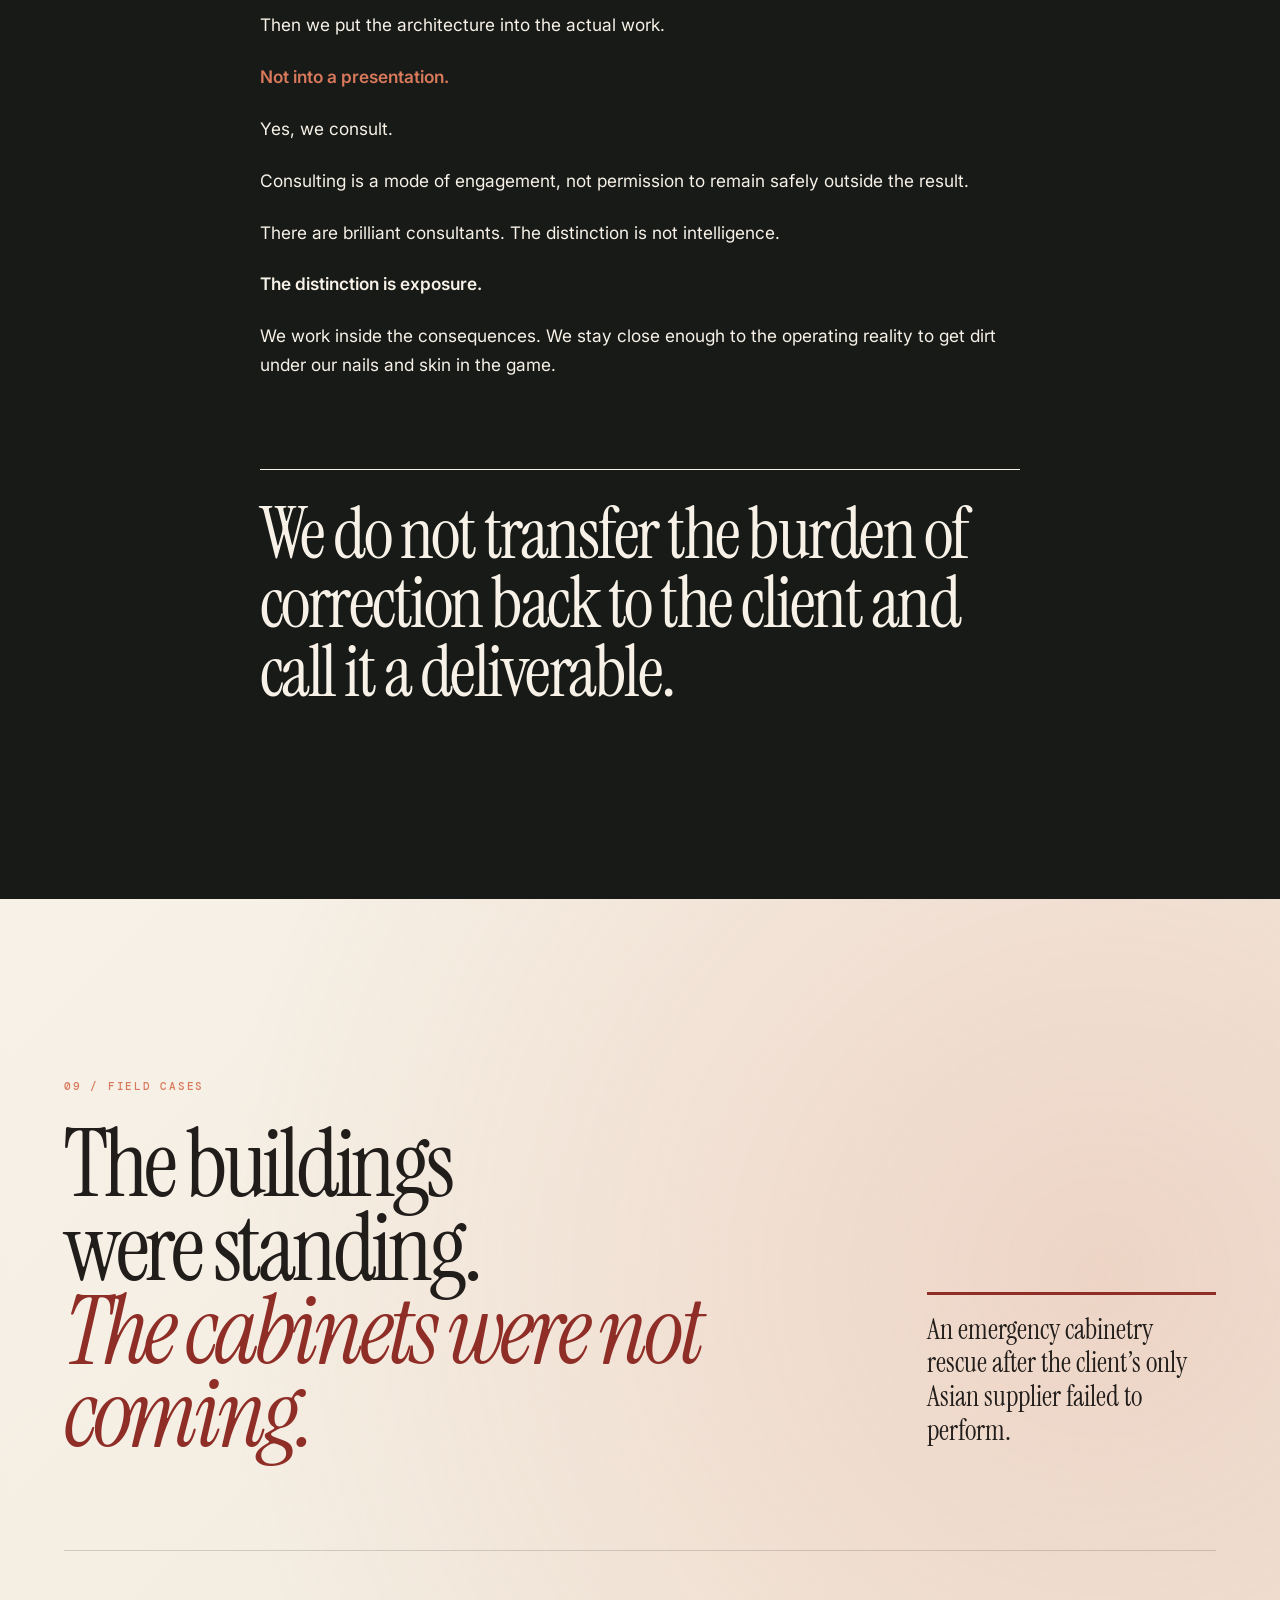
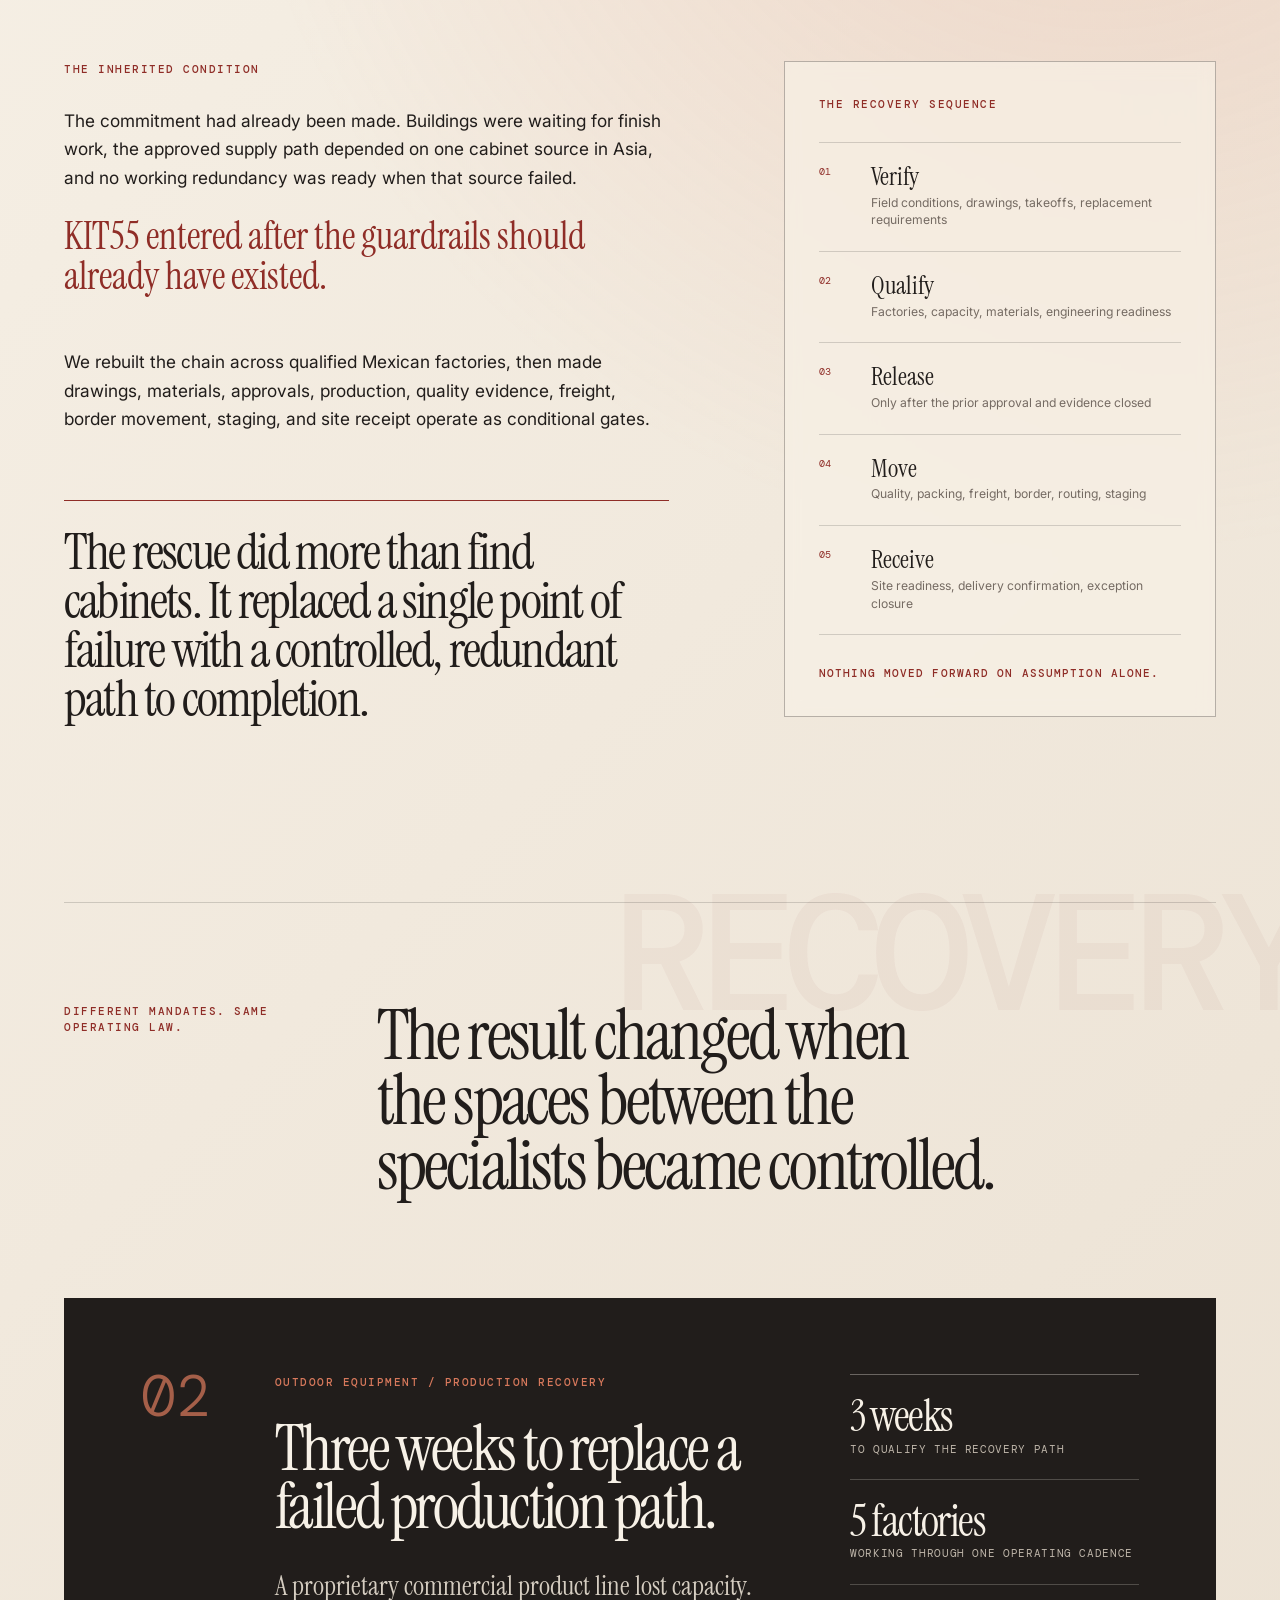
==== commit d765cfcb: "Expand anonymous operating case studies" ====
--- a/index.html
+++ b/index.html
@@ -15,7 +15,7 @@
   <link rel="canonical" href="https://kit55soma.com/">
   <link rel="icon" href="logo-mark.svg" type="image/svg+xml">
   <link rel="stylesheet" href="styles.css">
-  <link rel="stylesheet" href="site-v2.css?v=20260904-1">
+  <link rel="stylesheet" href="site-v2.css?v=20260904-3">
 </head>
 <body>
   <a class="skip-link" href="#main">Skip to the argument</a>
@@ -255,7 +255,7 @@
     <section class="field-case" id="field-case" aria-labelledby="field-case-title">
       <header class="field-case-intro">
         <div>
-          <p class="kicker">09 / Field case</p>
+          <p class="kicker">09 / Field cases</p>
           <h2 id="field-case-title">The buildings were standing.<br><em>The cabinets were not coming.</em></h2>
         </div>
         <p class="field-case-deck">An emergency cabinetry rescue after the client’s only Asian supplier failed to perform.</p>
@@ -280,6 +280,46 @@
           <p class="chain-rule">Nothing moved forward on assumption alone.</p>
         </aside>
       </div>
+      <div class="case-portfolio" aria-label="Additional operating case studies">
+        <header class="case-portfolio-intro">
+          <p class="case-label">Different mandates. Same operating law.</p>
+          <h3>The result changed when the spaces between the specialists became controlled.</h3>
+        </header>
+
+        <article class="case-brief case-brief-dark">
+          <div class="case-brief-number" aria-hidden="true">02</div>
+          <div class="case-brief-copy">
+            <p class="case-label">Outdoor Equipment / Production recovery</p>
+            <h3>Three weeks to replace a failed production path.</h3>
+            <p class="case-brief-lead">A proprietary commercial product line lost capacity. The customer did not need a supplier list. It needed a working production system.</p>
+            <p>The recovery replaced tooling, qualified alternative Mexican capacity, and divided specialized work across five factories. A common operating picture connected materials, fabrication, quality, packing, border transfer, and national distribution. Exceptions escalated before they could miss the next delivery cycle.</p>
+            <p class="case-governance"><strong>The governance difference:</strong> five independent factories stopped behaving like five separate scopes and began operating against one release cadence and one customer obligation.</p>
+          </div>
+          <div class="case-metrics" aria-label="Case results">
+            <p><strong>3 weeks</strong><span>to qualify the recovery path</span></p>
+            <p><strong>5 factories</strong><span>working through one operating cadence</span></p>
+            <p><strong>750 carts</strong><span>delivered every other day beginning in week three</span></p>
+            <p><strong>$112K</strong><span>in alternative-day fulfillment revenue</span></p>
+          </div>
+        </article>
+
+        <article class="case-brief case-brief-signal">
+          <div class="case-brief-number" aria-hidden="true">03</div>
+          <div class="case-brief-copy">
+            <p class="case-label">Building products / Commercial execution</p>
+            <h3>The sale was not the finish line.</h3>
+            <p class="case-brief-lead">Every new customer commitment changed specifications, sourcing, landed cost, capacity, working capital, logistics, fulfillment, and service downstream.</p>
+            <p>Customer strategy and future product plans were translated into specifications, prototypes, shop drawings, compliance, landed-cost analysis, and supply readiness before commitments reached production. Sales, procurement, manufacturing, finance, fulfillment, and customer teams worked from one operating picture.</p>
+            <p class="case-governance"><strong>The governance difference:</strong> the commercial promise and the operating result were managed as one system, with margin, capacity, cash, and delivery treated as shared consequences.</p>
+          </div>
+          <div class="case-metrics" aria-label="Case results">
+            <p><strong>$30M</strong><span>in product sales over 14 months</span></p>
+            <p><strong>40% to 50%</strong><span>gross margin</span></p>
+            <p><strong>35% to 40%</strong><span>of sourcing shifted from Asia to Mexico</span></p>
+            <p><strong>4 business days</strong><span>for space-specific kits to reach lower-48 job sites</span></p>
+          </div>
+        </article>
+      </div>
     </section>
 
     <section class="method engagements" id="engagements" aria-labelledby="engagements-title">
--- a/site-v2.css
+++ b/site-v2.css
@@ -204,6 +204,138 @@
   font: 500 .69rem/1.5 var(--mono);
   letter-spacing: .1em;
   text-transform: uppercase;
+}
+
+.case-portfolio {
+  position: relative;
+  z-index: 1;
+  width: min(1280px,100%);
+  margin: clamp(110px,14vw,190px) auto 0;
+  padding-top: clamp(62px,8vw,100px);
+  border-top: 1px solid var(--line-dark);
+}
+
+.case-portfolio-intro {
+  display: grid;
+  grid-template-columns: minmax(190px,.42fr) minmax(0,1.58fr);
+  gap: clamp(38px,7vw,104px);
+  align-items: start;
+  margin-bottom: clamp(60px,8vw,100px);
+}
+
+.case-portfolio-intro h3 {
+  max-width: 920px;
+  margin: 0;
+  font: 400 clamp(2.8rem,5.5vw,5.7rem)/.92 var(--serif);
+  letter-spacing: -.04em;
+  text-wrap: balance;
+}
+
+.case-brief {
+  position: relative;
+  display: grid;
+  grid-template-columns: 70px minmax(0,1.15fr) minmax(270px,.65fr);
+  gap: clamp(28px,5vw,76px);
+  padding: clamp(42px,6vw,78px);
+  overflow: hidden;
+}
+
+.case-brief + .case-brief {
+  margin-top: 18px;
+}
+
+.case-brief-dark {
+  color: var(--paper);
+  background: var(--carbon);
+}
+
+.case-brief-signal {
+  color: var(--paper);
+  background: var(--signal);
+}
+
+.case-brief-number {
+  font: 300 clamp(2.5rem,4.5vw,4.8rem)/.8 var(--mono);
+  color: var(--signal-light);
+  opacity: .72;
+}
+
+.case-brief-signal .case-brief-number {
+  color: var(--paper);
+}
+
+.case-brief .case-label {
+  color: var(--signal-light);
+}
+
+.case-brief-signal .case-label {
+  color: var(--paper);
+}
+
+.case-brief-copy h3 {
+  max-width: 700px;
+  margin: 0 0 34px;
+  font: 400 clamp(2.7rem,5vw,5.1rem)/.9 var(--serif);
+  letter-spacing: -.04em;
+}
+
+.case-brief-copy > p:not(.case-label) {
+  max-width: 700px;
+  margin: 0 0 1.35em;
+  font-size: clamp(.98rem,1.2vw,1.12rem);
+}
+
+.case-brief-lead {
+  color: #d5cdc1;
+  font: 400 clamp(1.35rem,2.1vw,1.85rem)/1.18 var(--serif) !important;
+}
+
+.case-brief-signal .case-brief-lead {
+  color: var(--paper);
+}
+
+.case-governance {
+  margin-top: 42px !important;
+  padding-top: 22px;
+  border-top: 1px solid rgba(247,241,231,.28);
+}
+
+.case-governance strong {
+  color: var(--signal-light);
+  font-weight: 600;
+}
+
+.case-brief-signal .case-governance strong {
+  color: var(--carbon);
+}
+
+.case-metrics {
+  align-self: start;
+  border-top: 1px solid rgba(247,241,231,.34);
+}
+
+.case-metrics p {
+  display: grid;
+  gap: 5px;
+  margin: 0;
+  padding: 22px 0;
+  border-bottom: 1px solid rgba(247,241,231,.22);
+}
+
+.case-metrics strong {
+  font: 400 clamp(2rem,3.4vw,3.6rem)/.9 var(--serif);
+  letter-spacing: -.035em;
+}
+
+.case-metrics span {
+  color: #beb5a9;
+  font: 400 .67rem/1.45 var(--mono);
+  letter-spacing: .06em;
+  text-transform: uppercase;
+}
+
+.case-brief-signal .case-metrics span {
+  color: rgba(247,241,231,.78);
 }
 
 .media-screen[hidden],
@@ -349,6 +481,25 @@
     grid-template-columns: 1fr;
   }
 
+  .case-portfolio-intro {
+    grid-template-columns: 1fr;
+  }
+
+  .case-portfolio-intro .case-label {
+    margin-bottom: 0;
+  }
+
+  .case-brief {
+    grid-template-columns: 54px minmax(0,1fr);
+  }
+
+  .case-metrics {
+    grid-column: 2;
+    display: grid;
+    grid-template-columns: repeat(2,minmax(0,1fr));
+    gap: 0 28px;
+  }
+
   .field-case-deck {
     max-width: 560px;
   }
@@ -378,6 +529,24 @@
 
   .control-chain {
     padding: 24px 20px;
+  }
+
+  .case-portfolio {
+    margin-top: 96px;
+  }
+
+  .case-brief {
+    display: block;
+    padding: 44px 22px;
+  }
+
+  .case-brief-number {
+    margin-bottom: 42px;
+  }
+
+  .case-metrics {
+    display: block;
+    margin-top: 44px;
   }
 
   .header-cta {
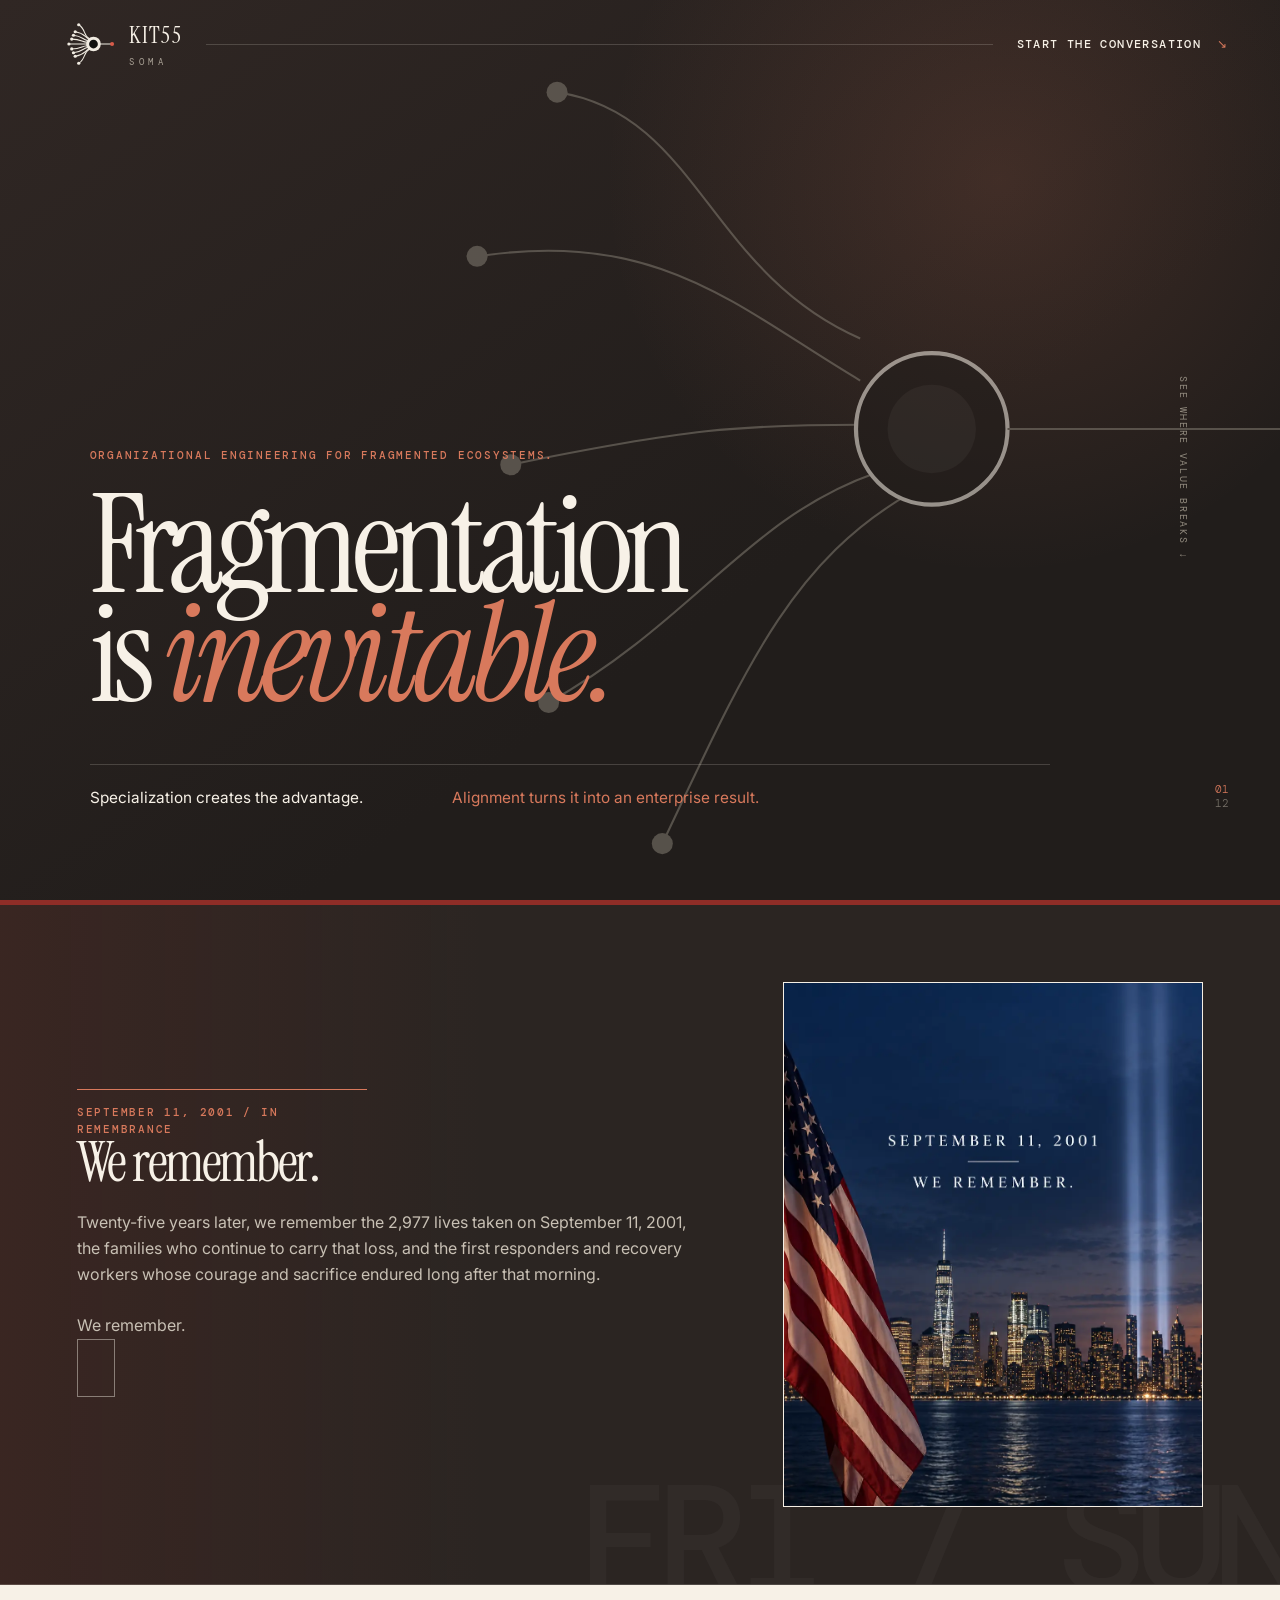
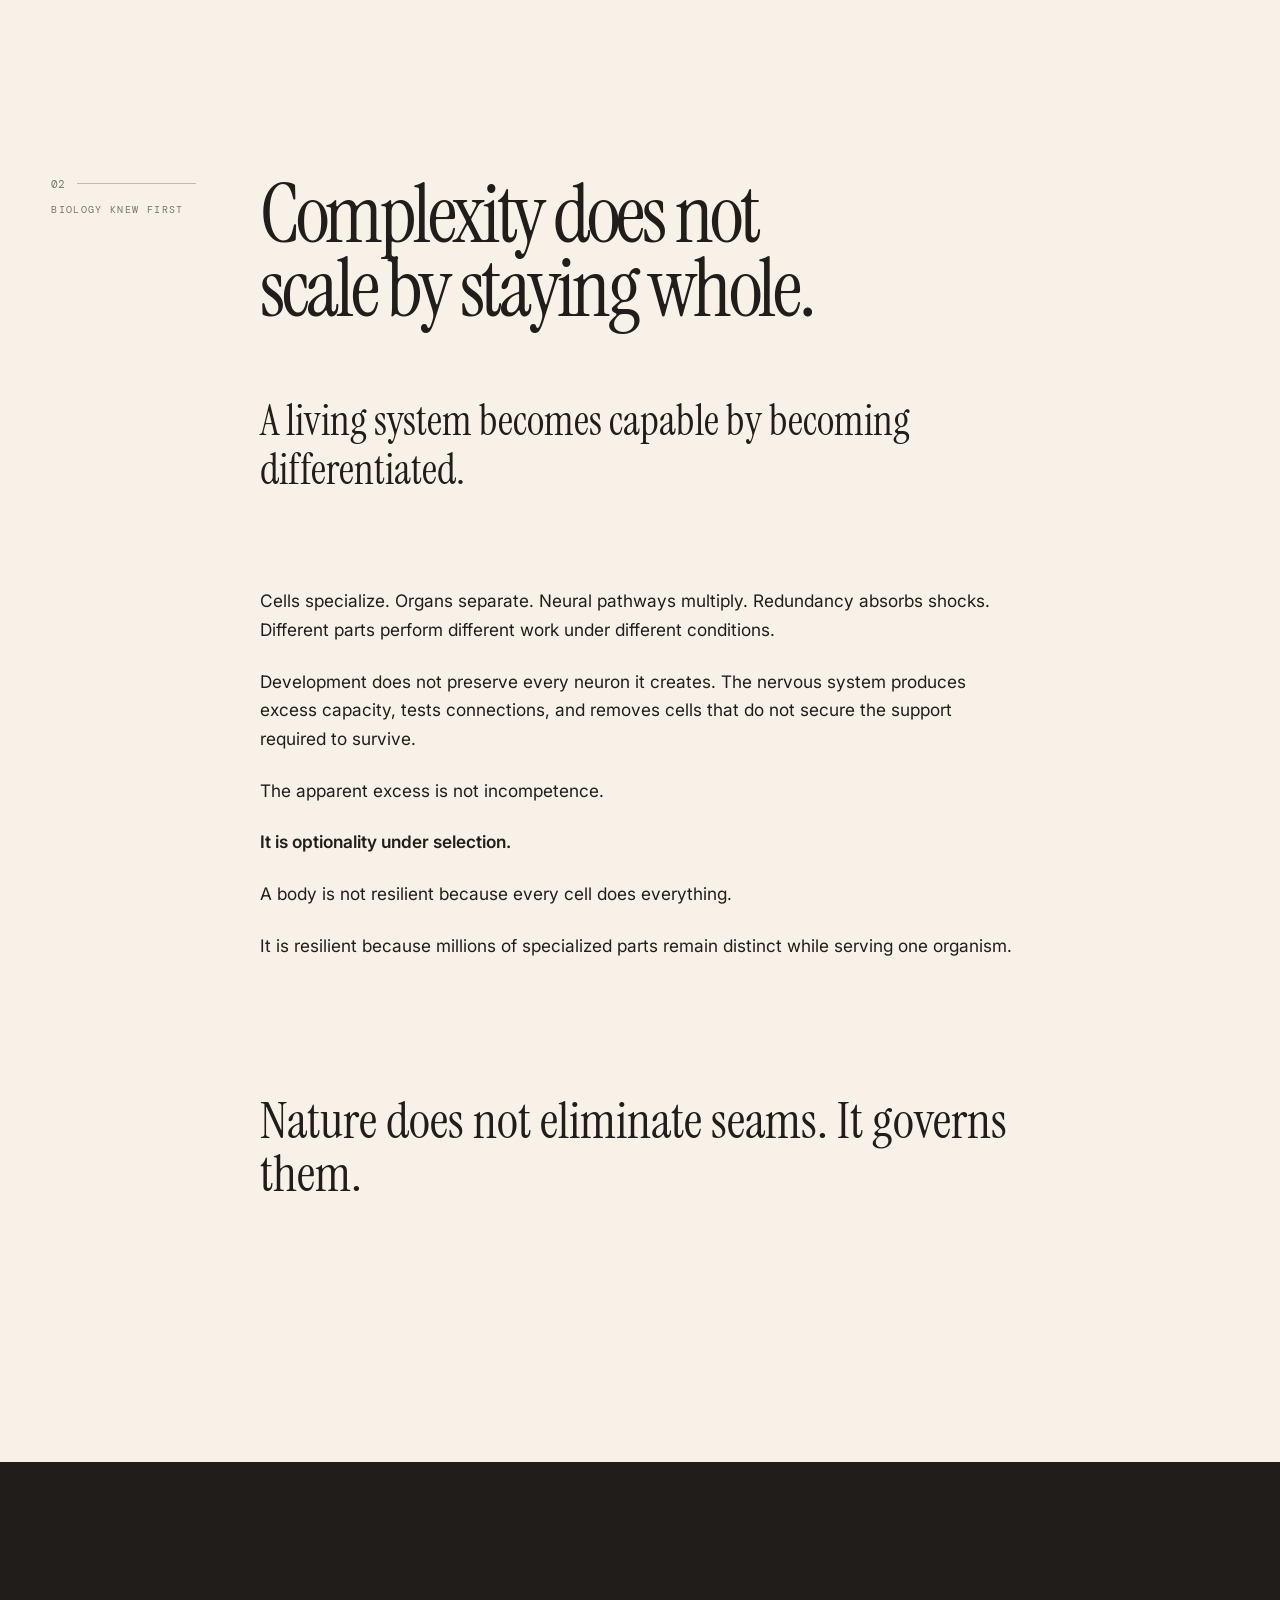
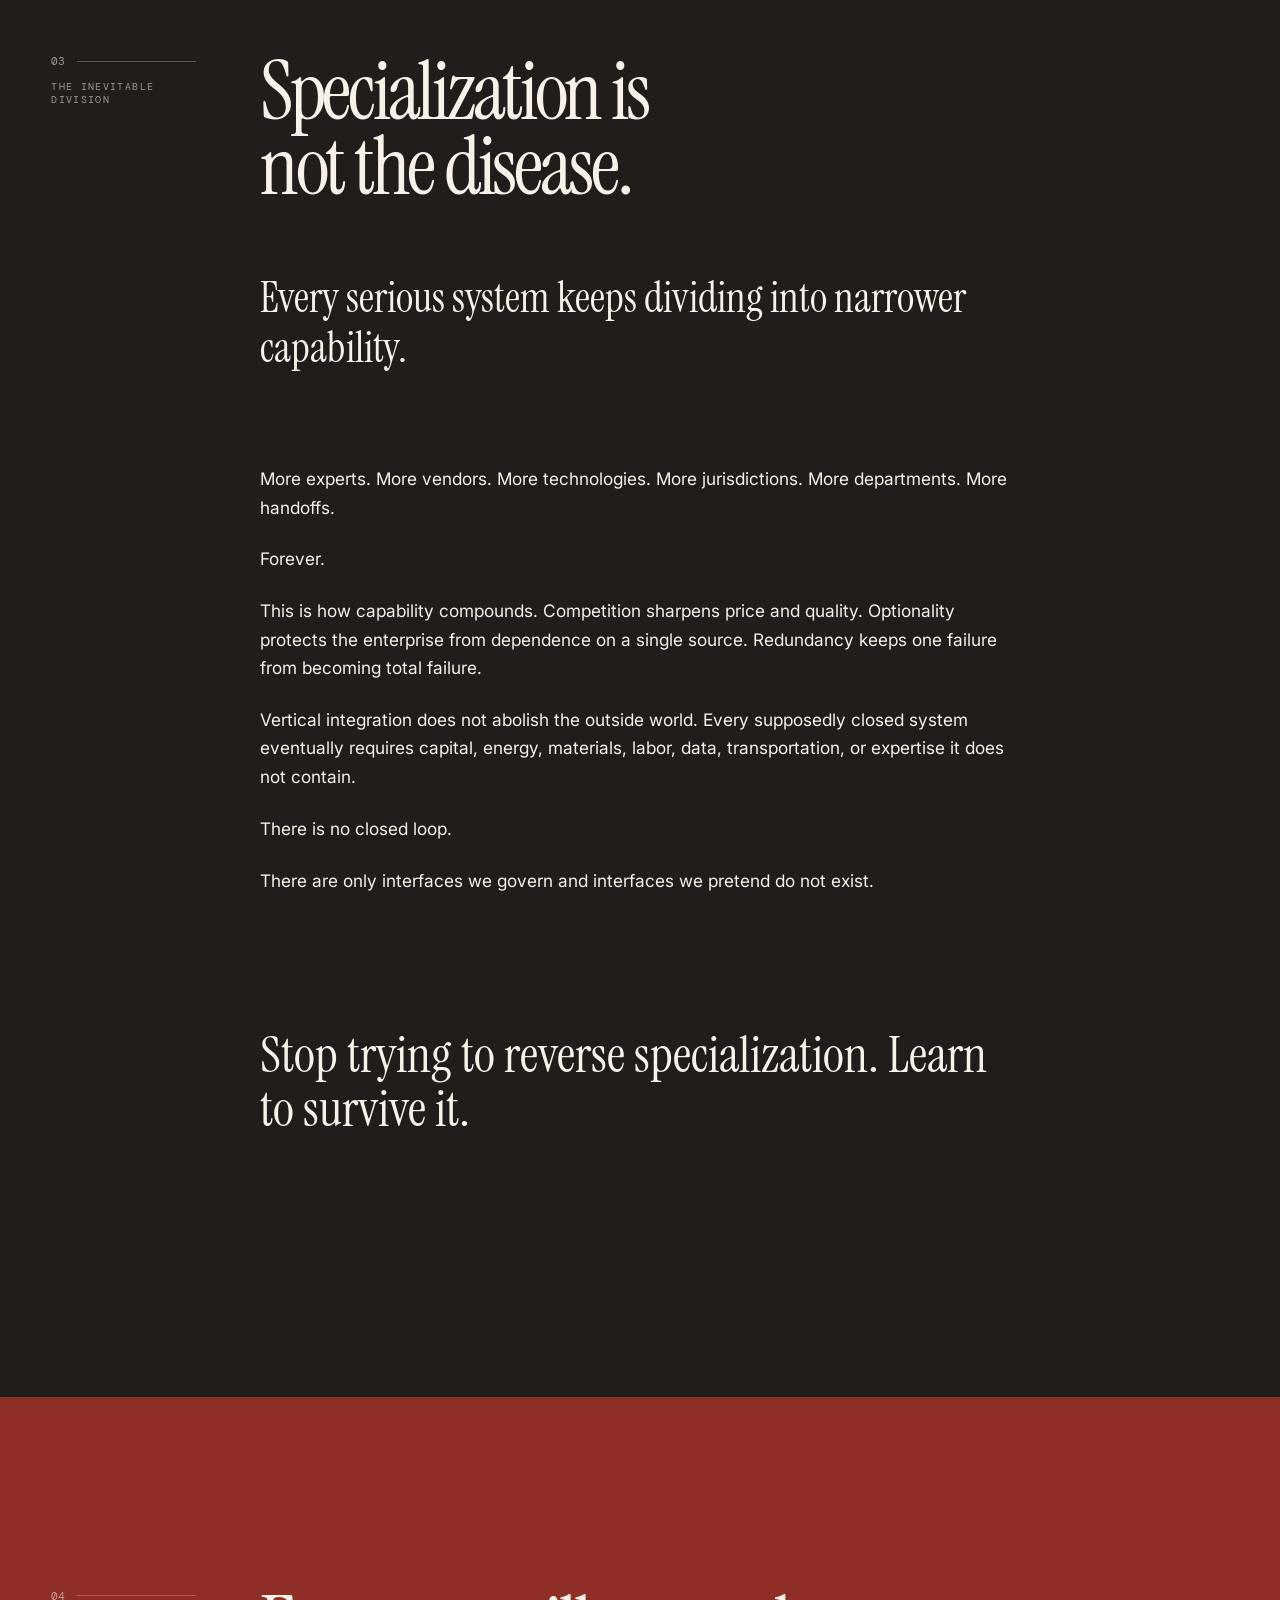
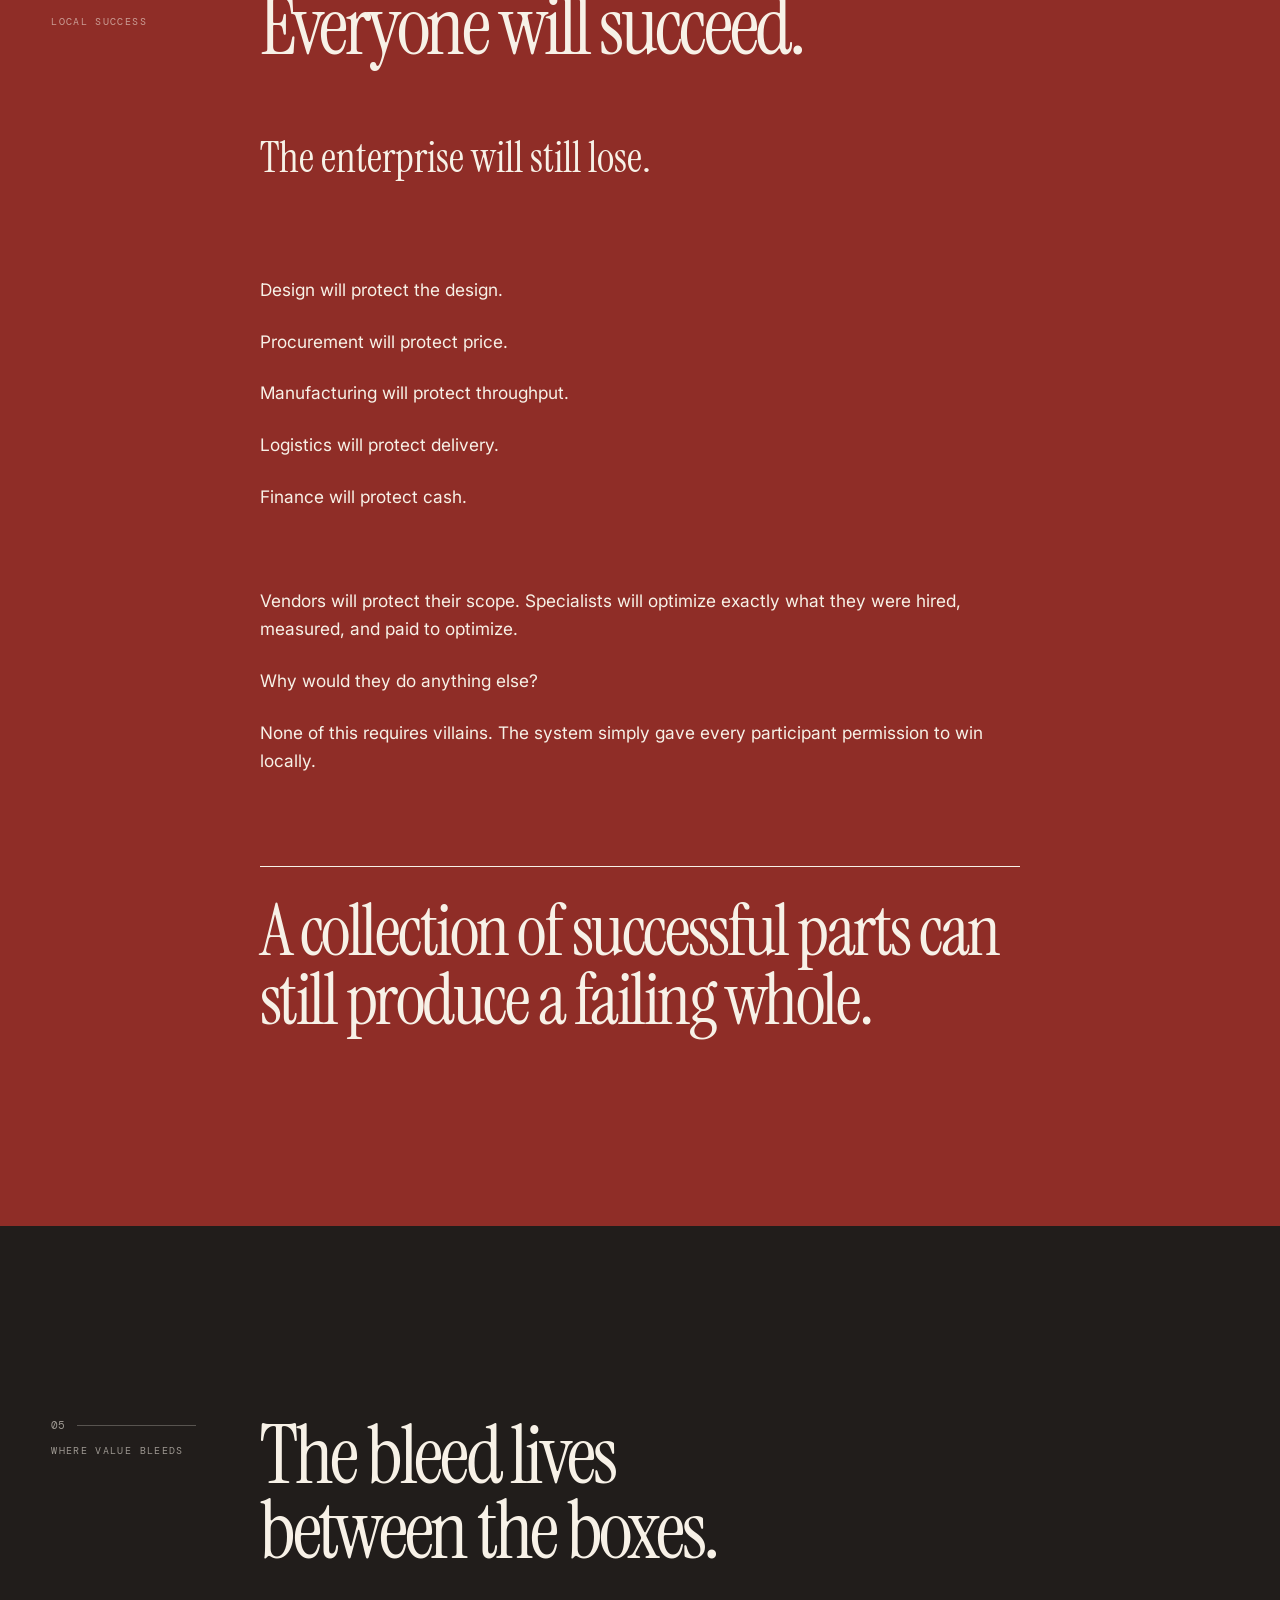
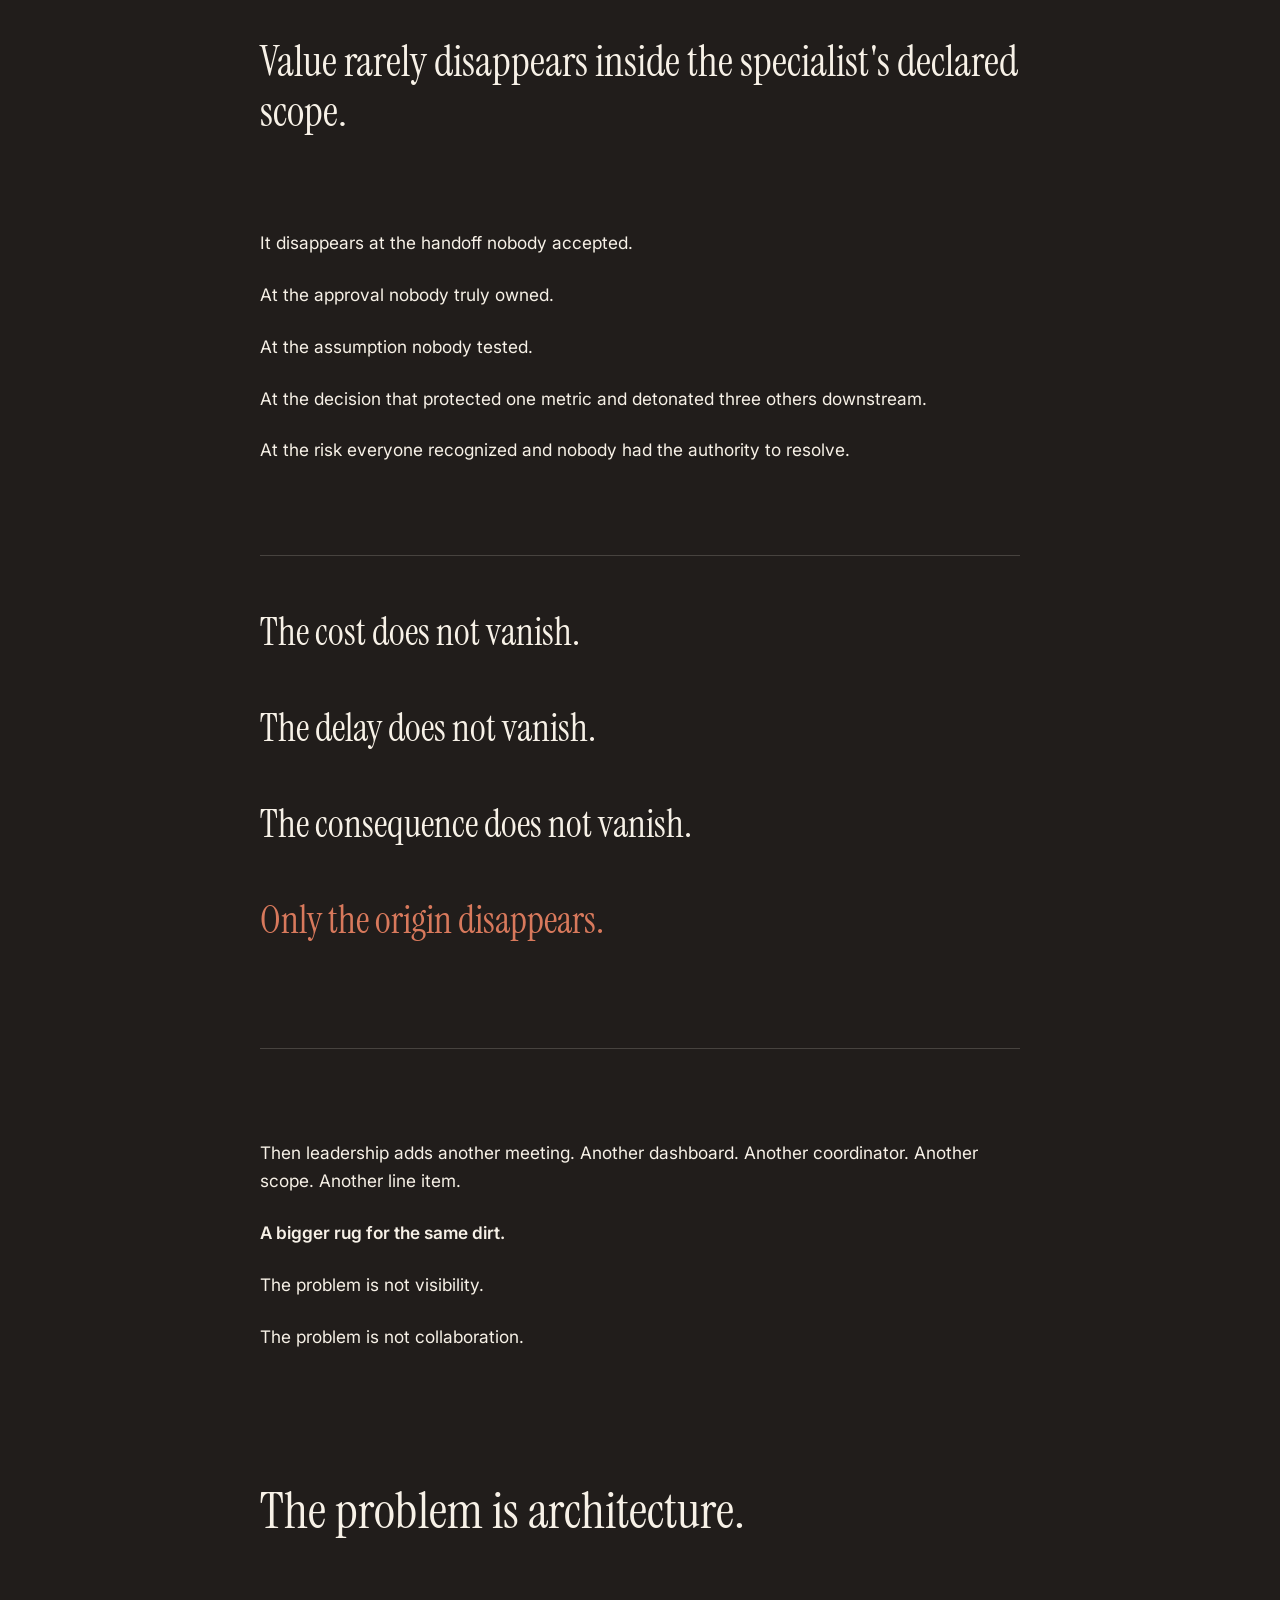
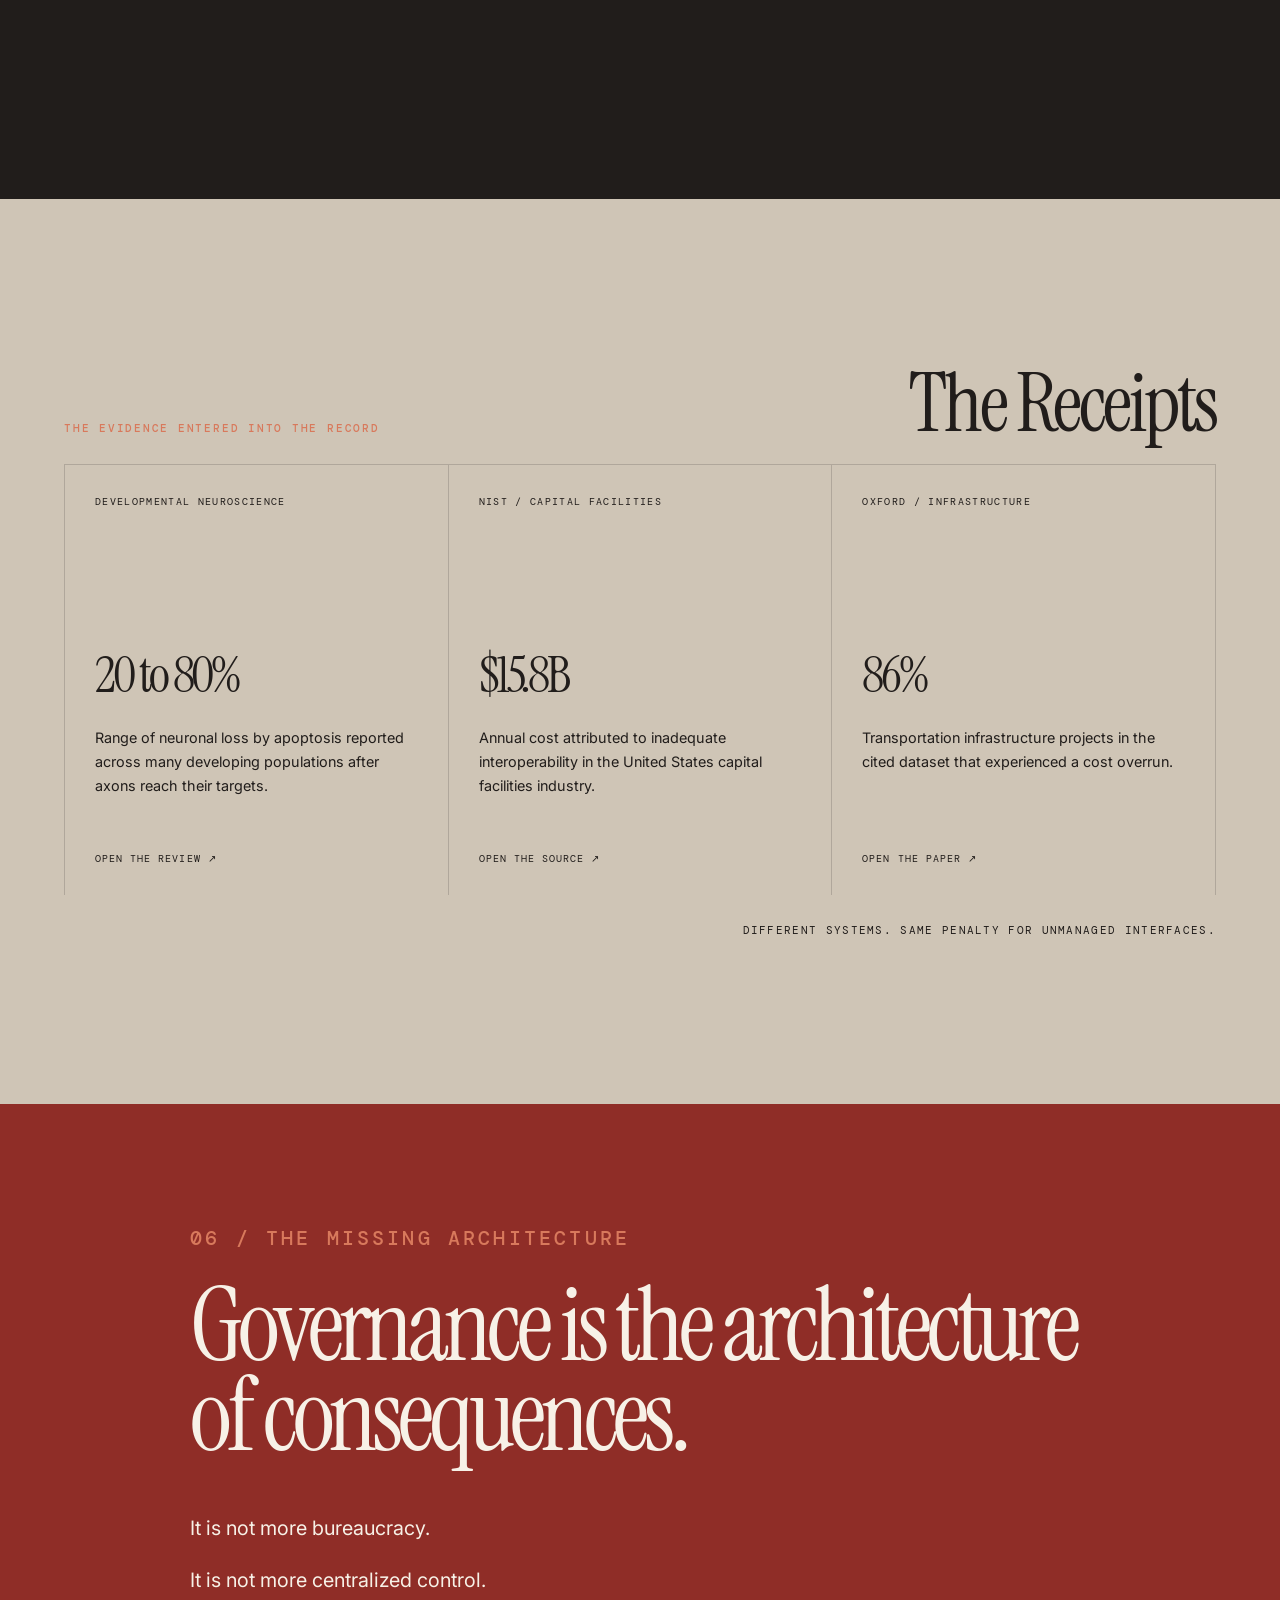
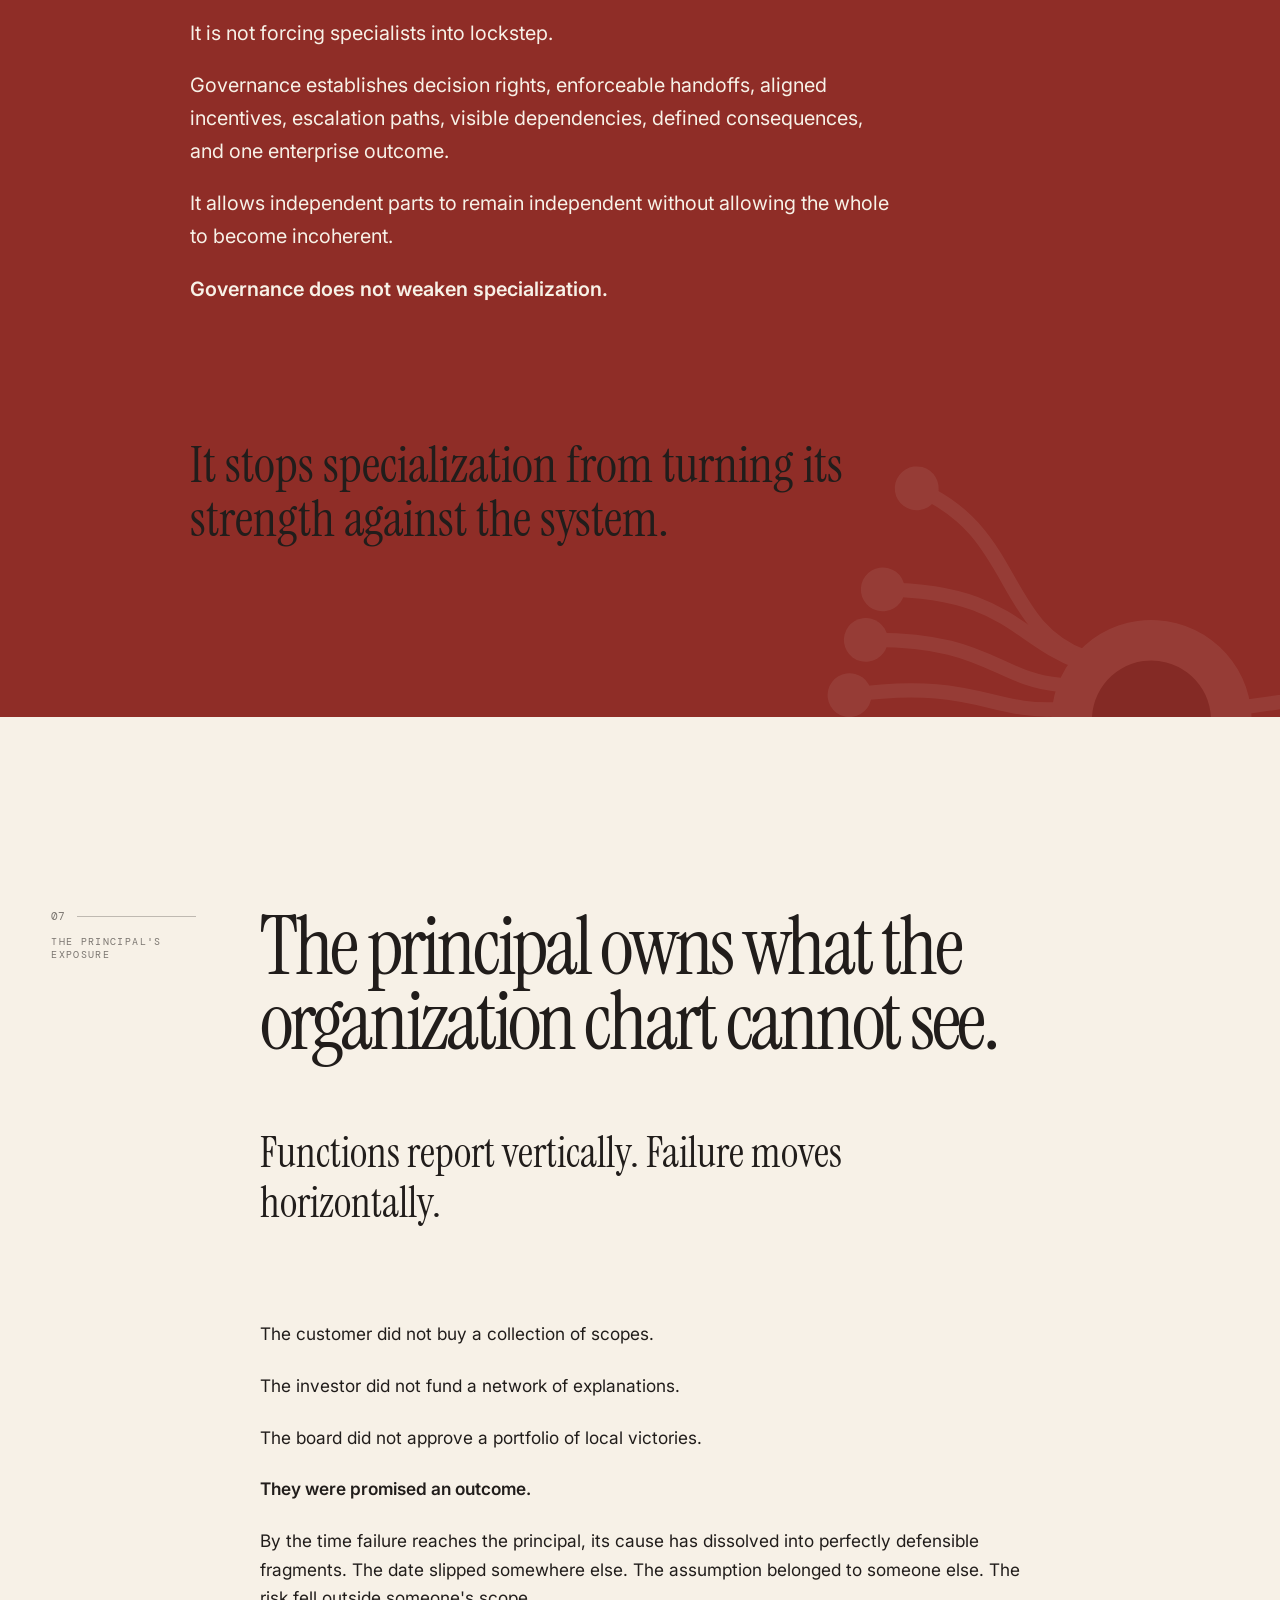
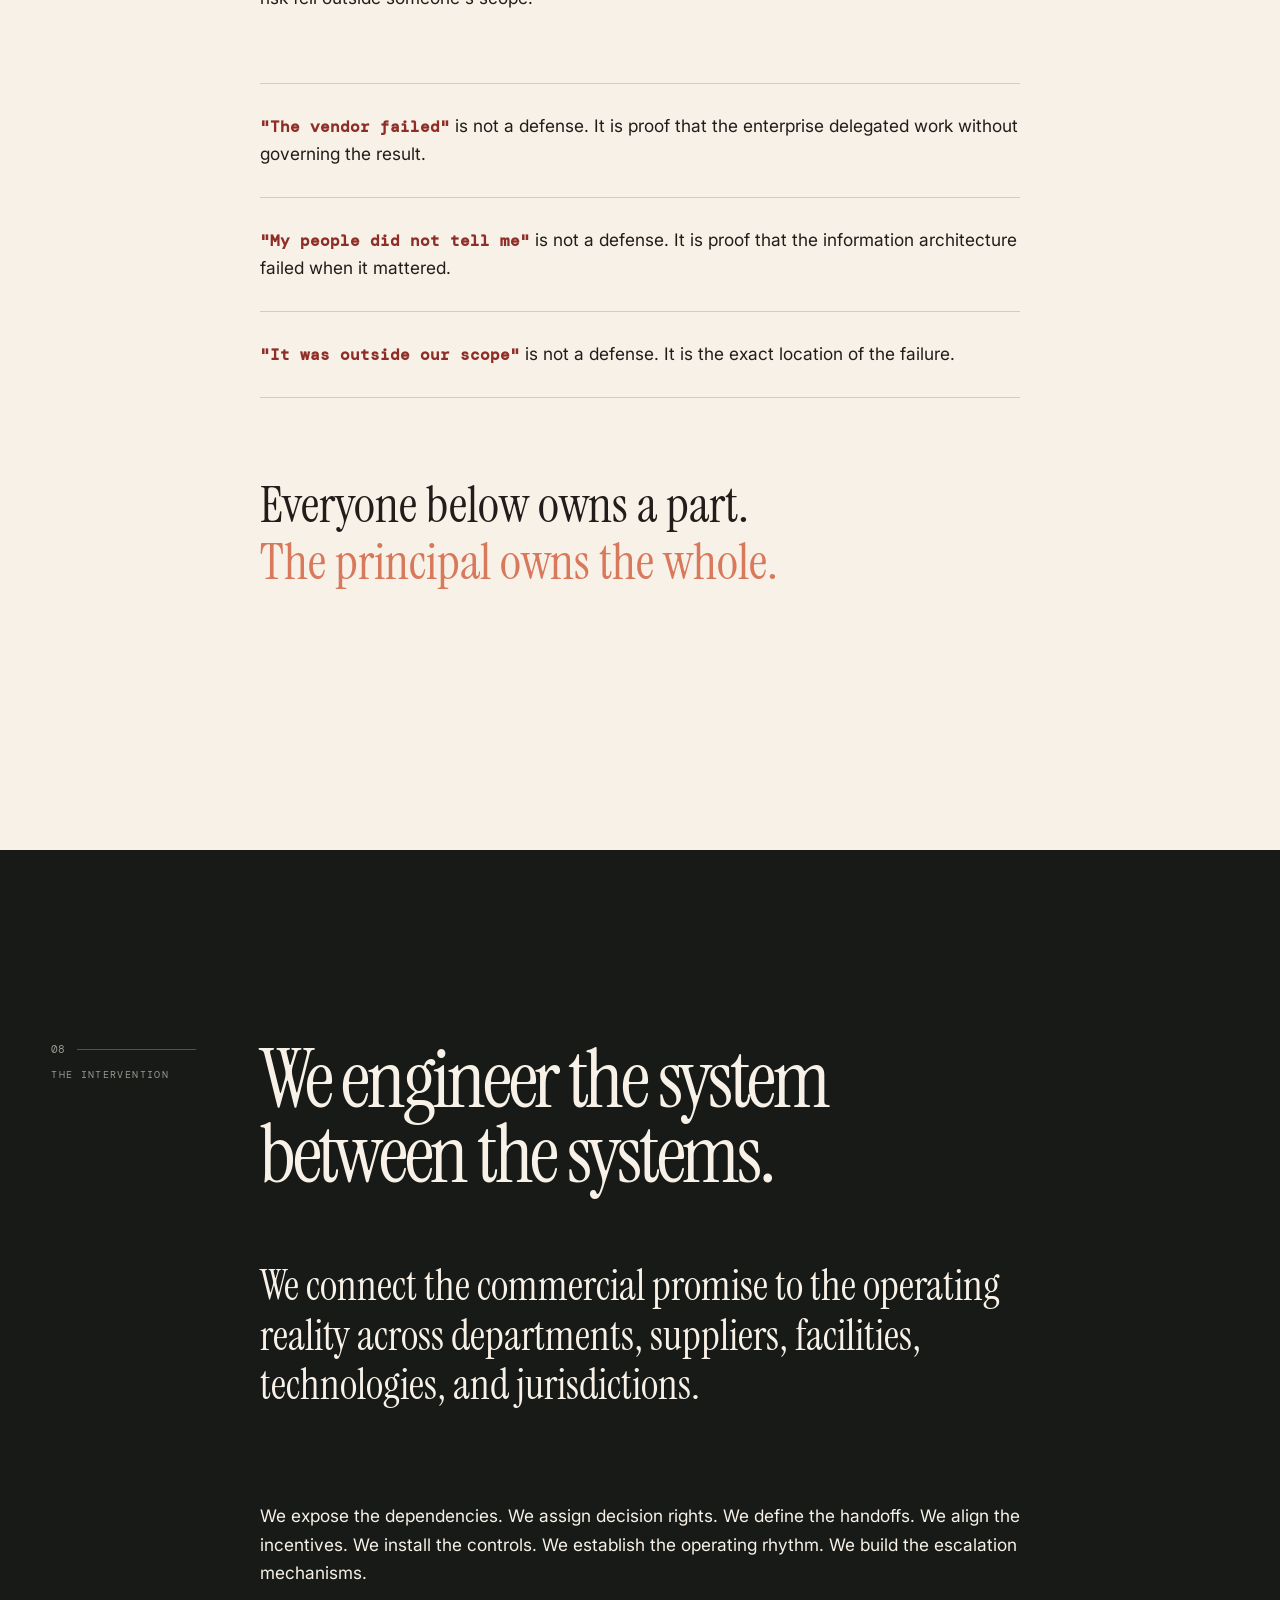
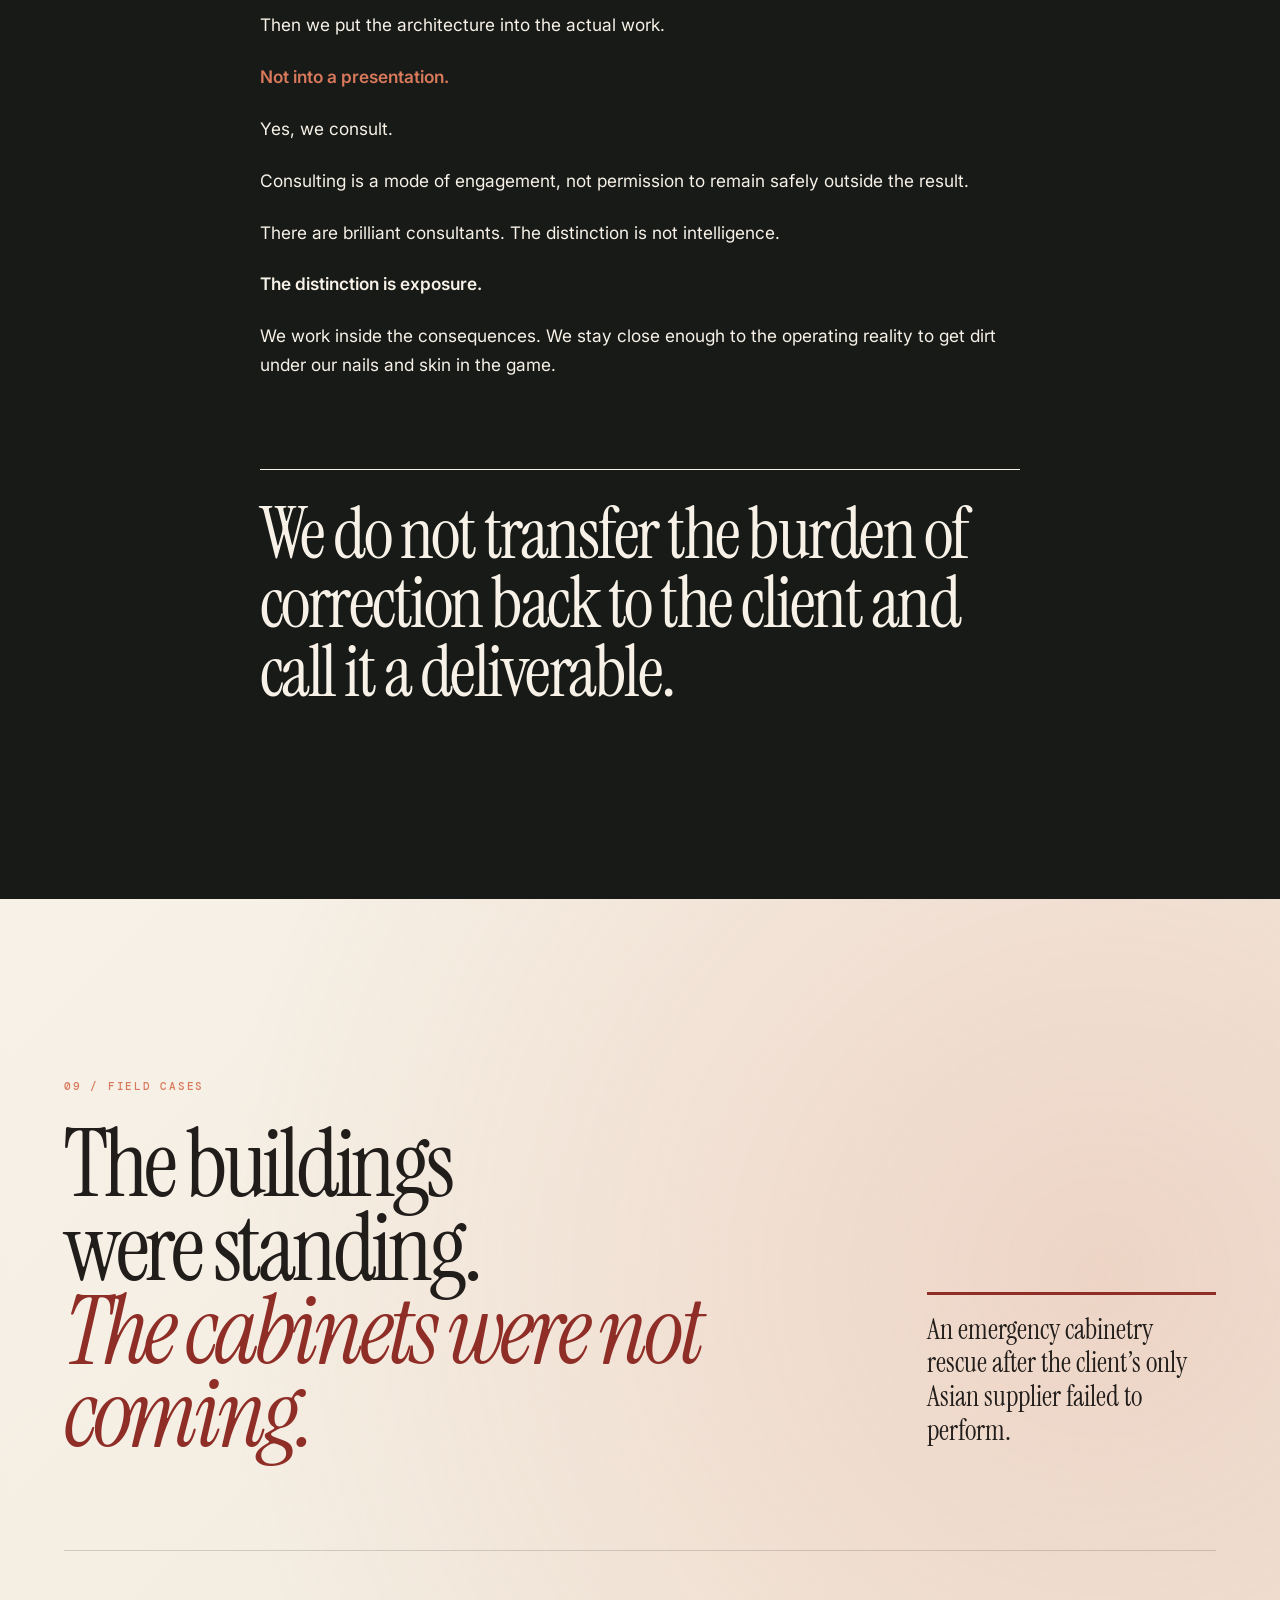
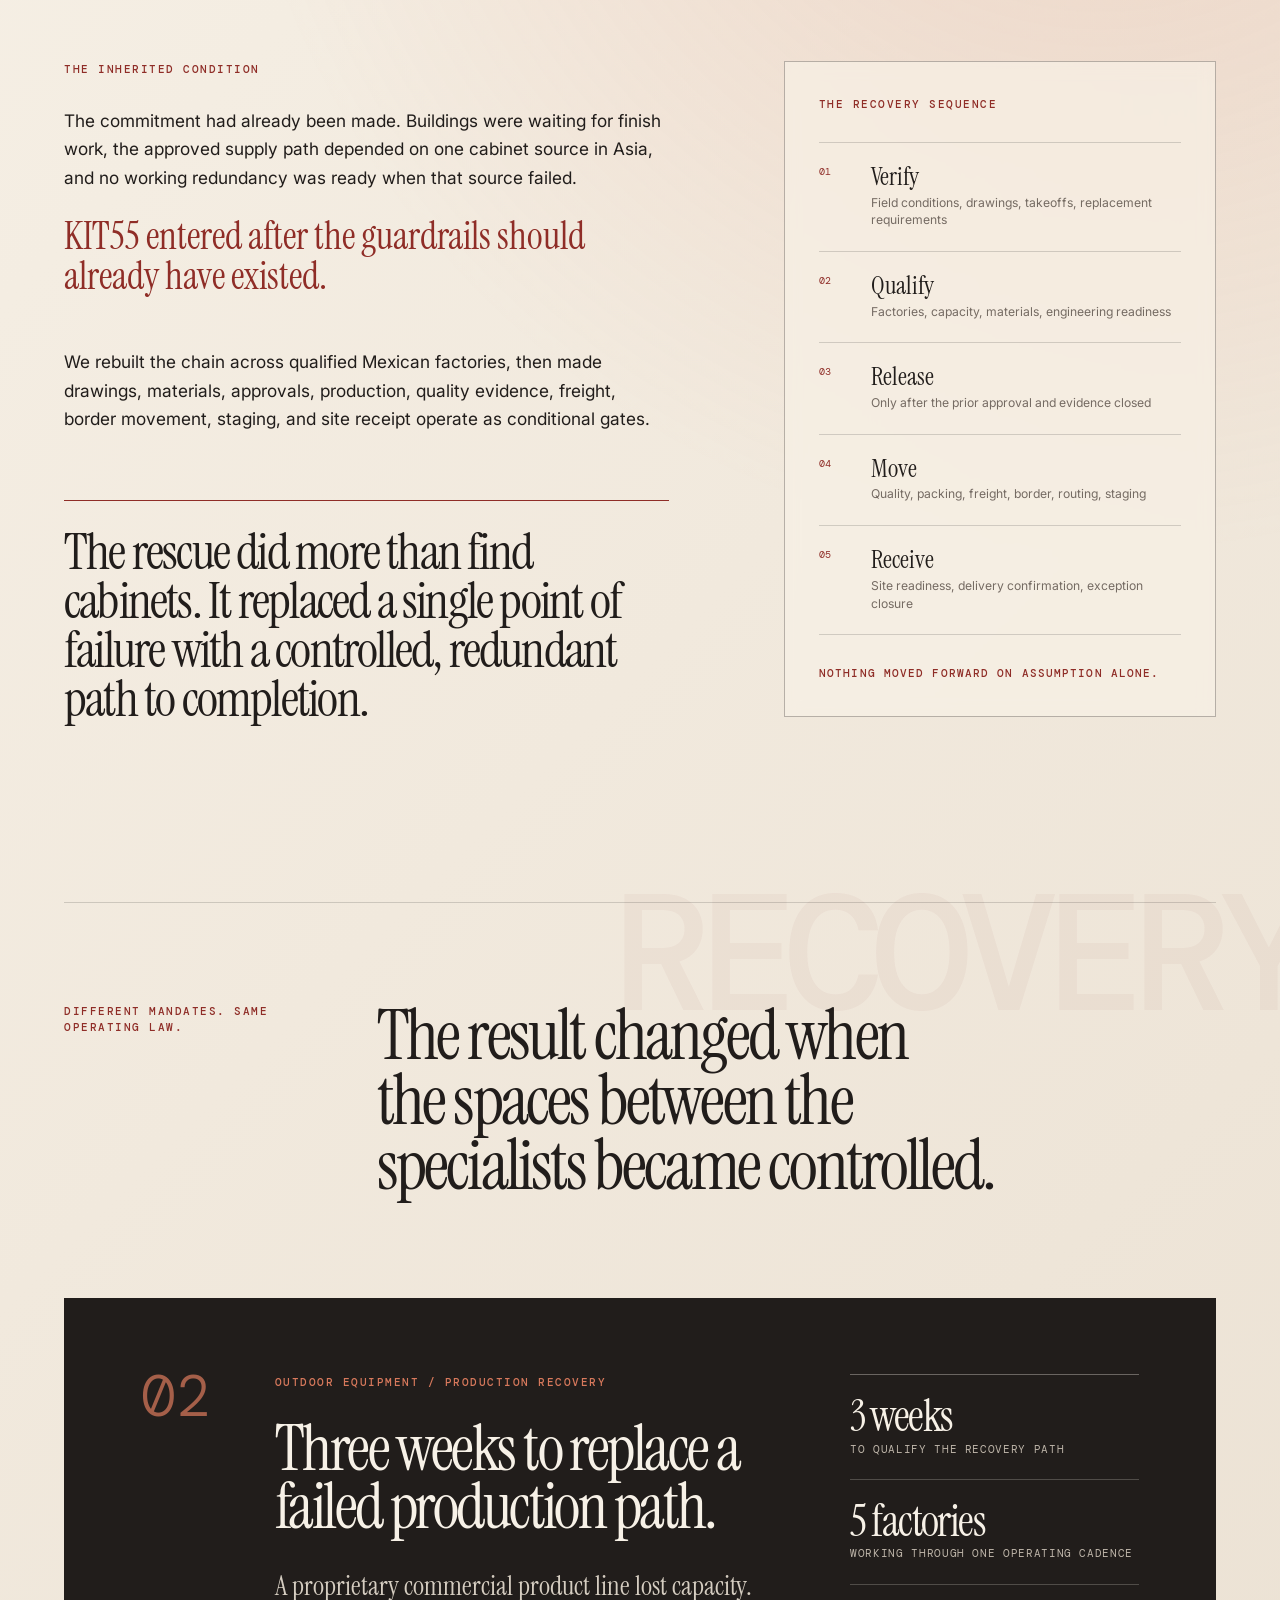
==== commit d1e8f3d9: "Replace weekend send-off with September 11 remembrance" ====
--- a/index.html
+++ b/index.html
@@ -397,7 +397,7 @@
     <div class="footer-meta"><span>© <span data-year></span> KIT55 COMMERCIAL, LLC</span><a href="mailto:info@kit55soma.com">info@kit55soma.com</a></div>
   </footer>
 
-  <script src="media-config.js?v=20260904-005"></script>
+  <script src="media-config.js?v=20260912-911"></script>
   <script src="script.js?v=20260904-1"></script>
 </body>
 </html>
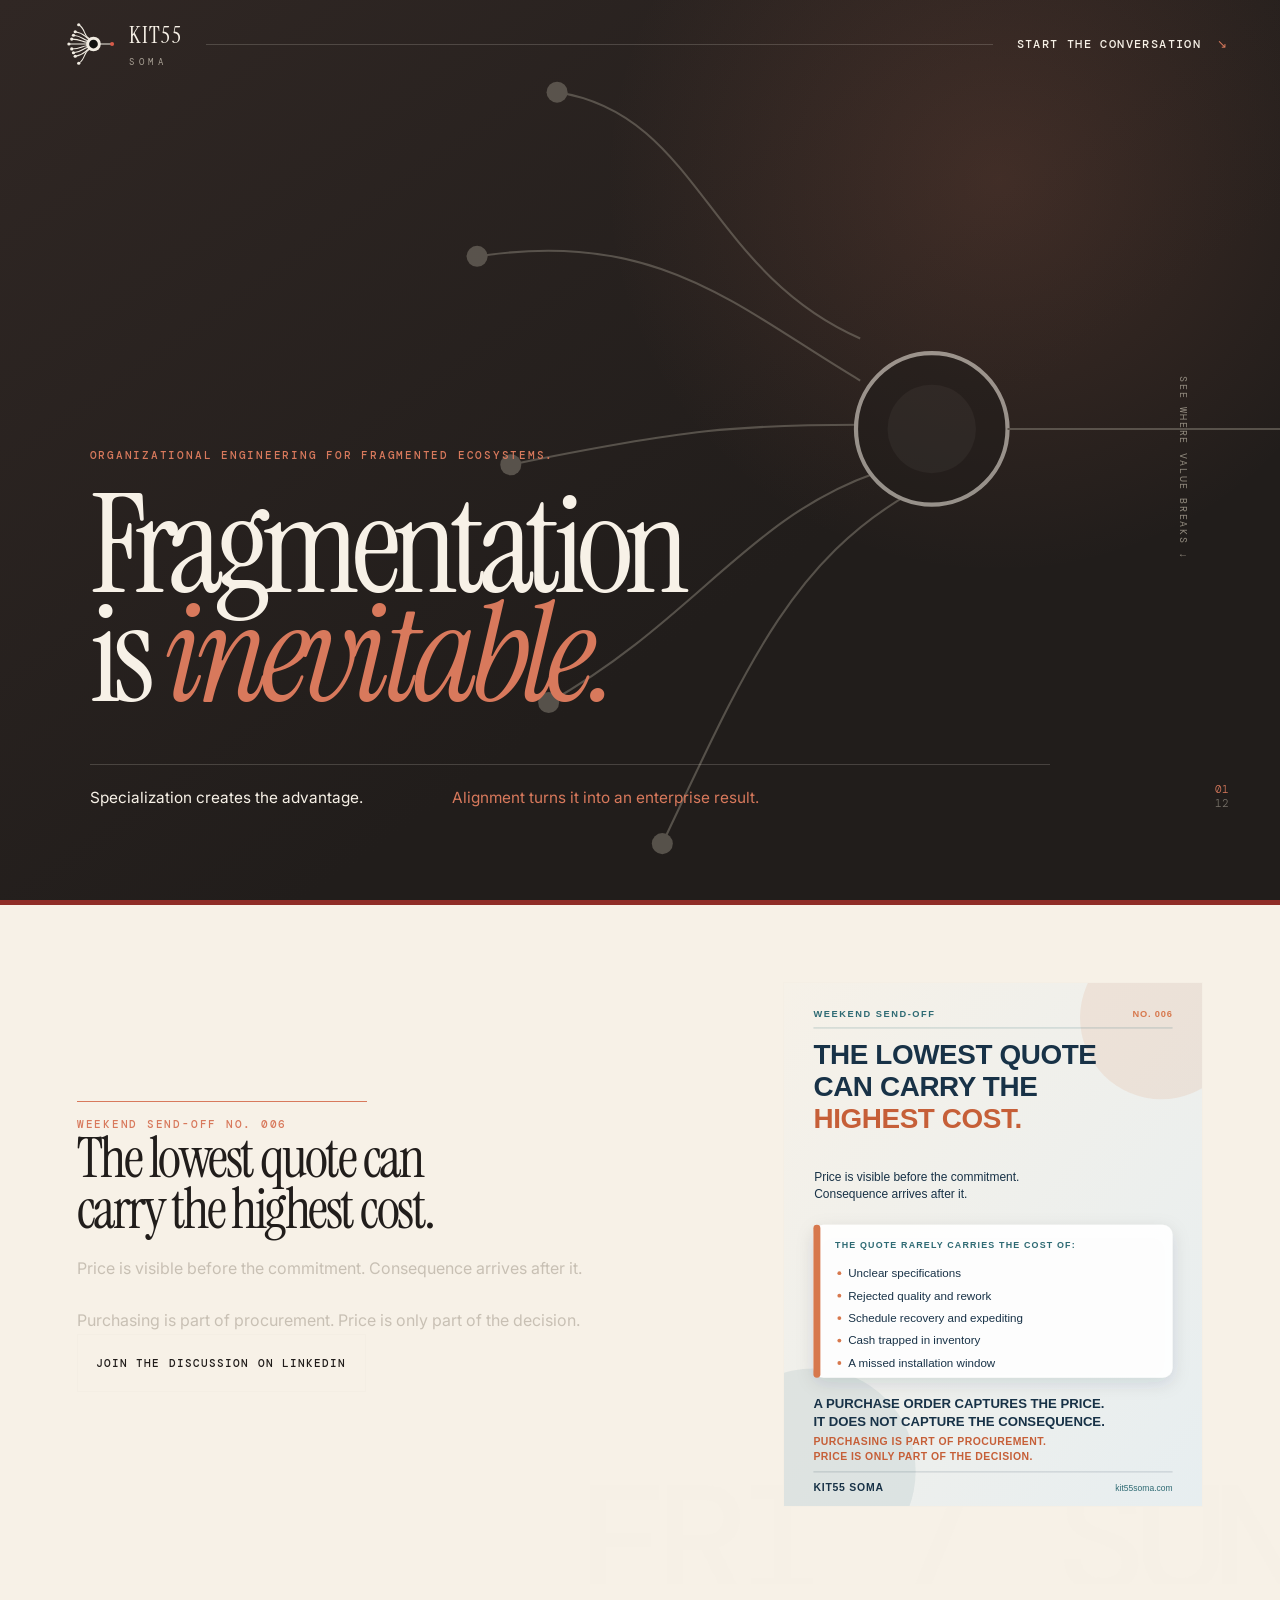
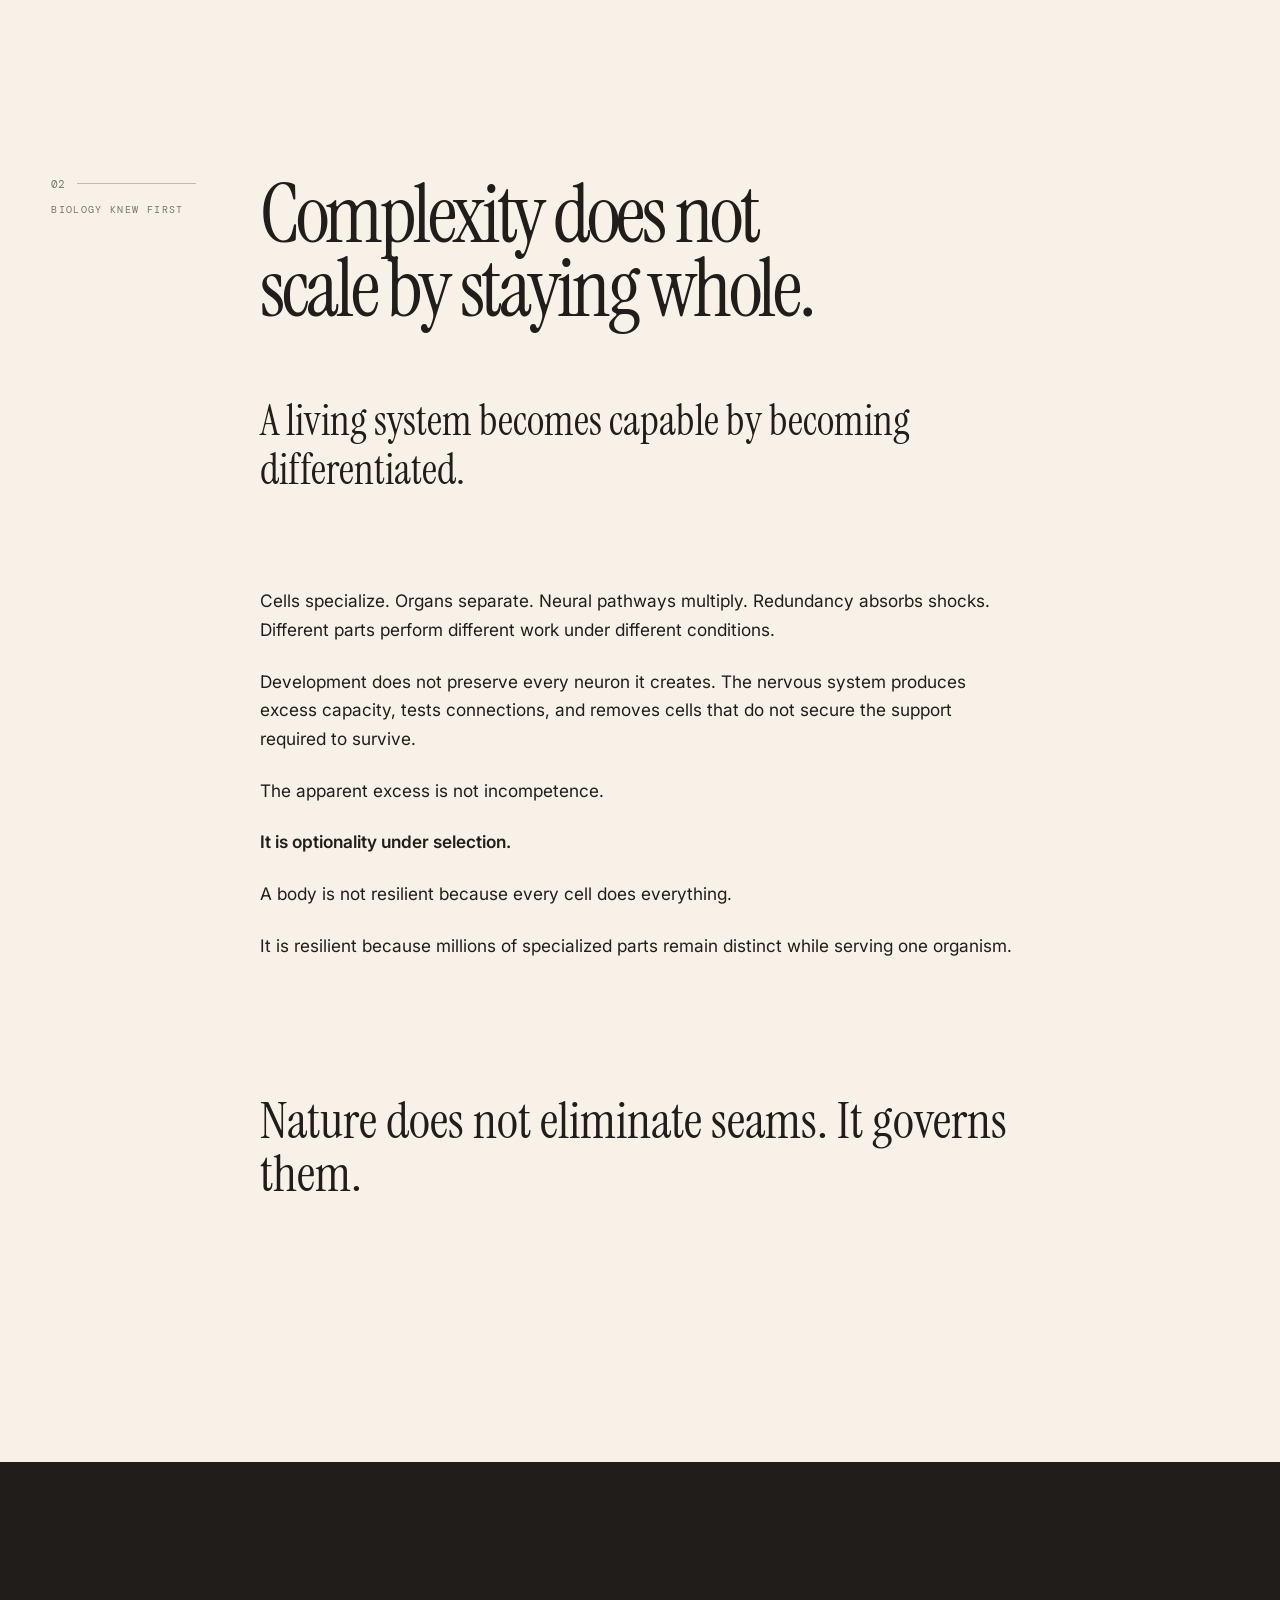
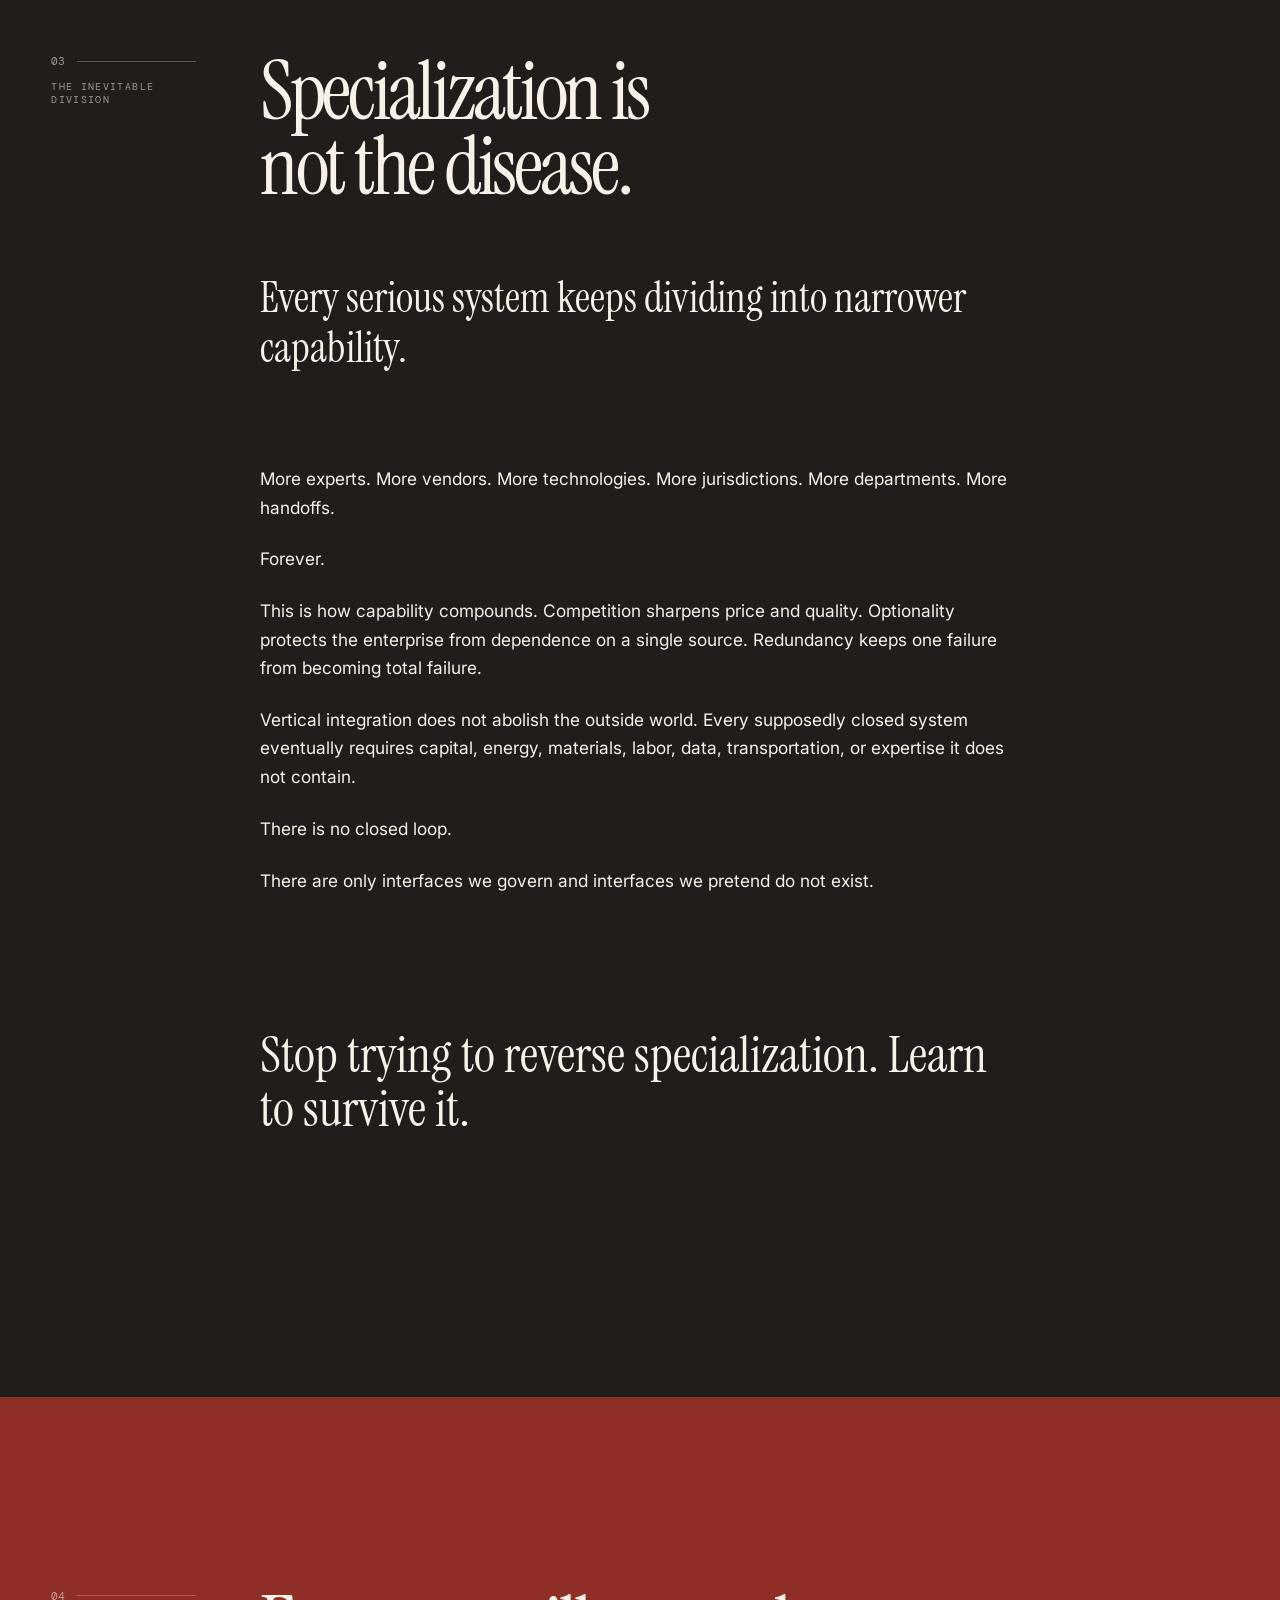
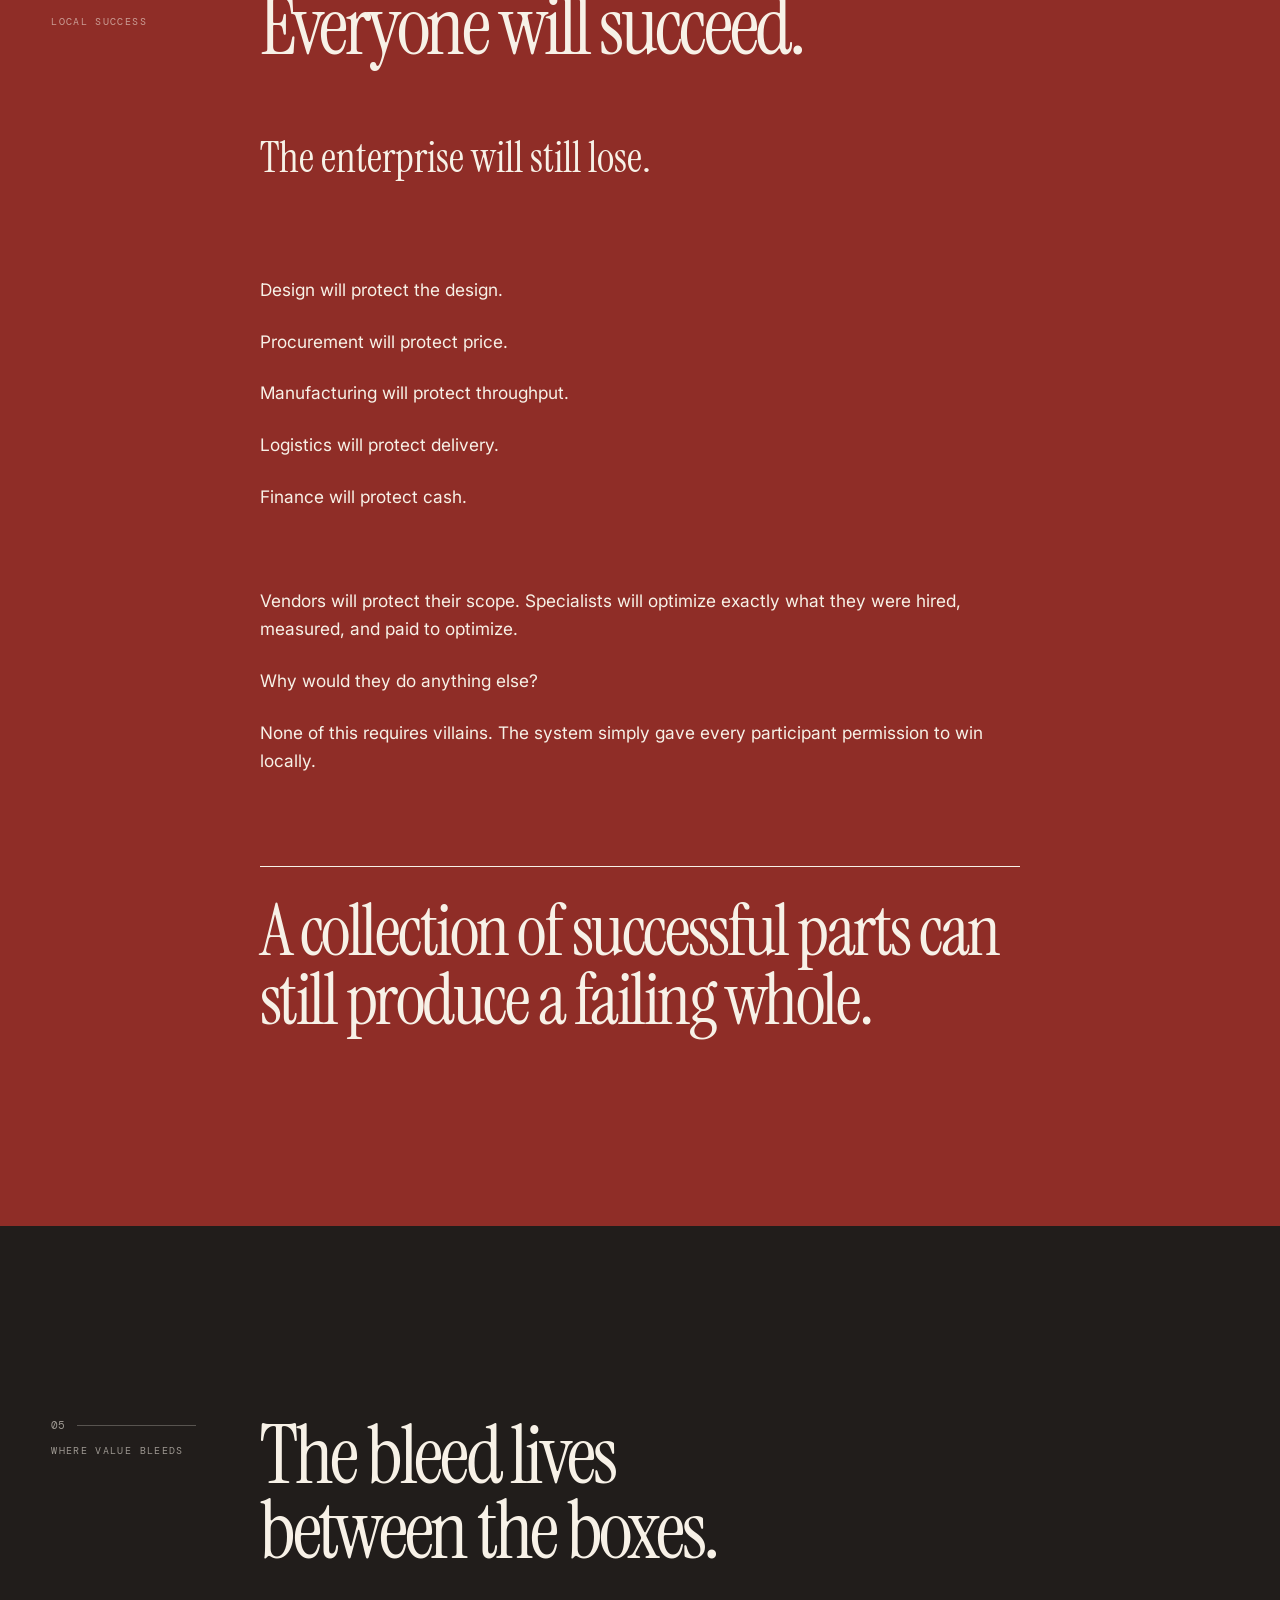
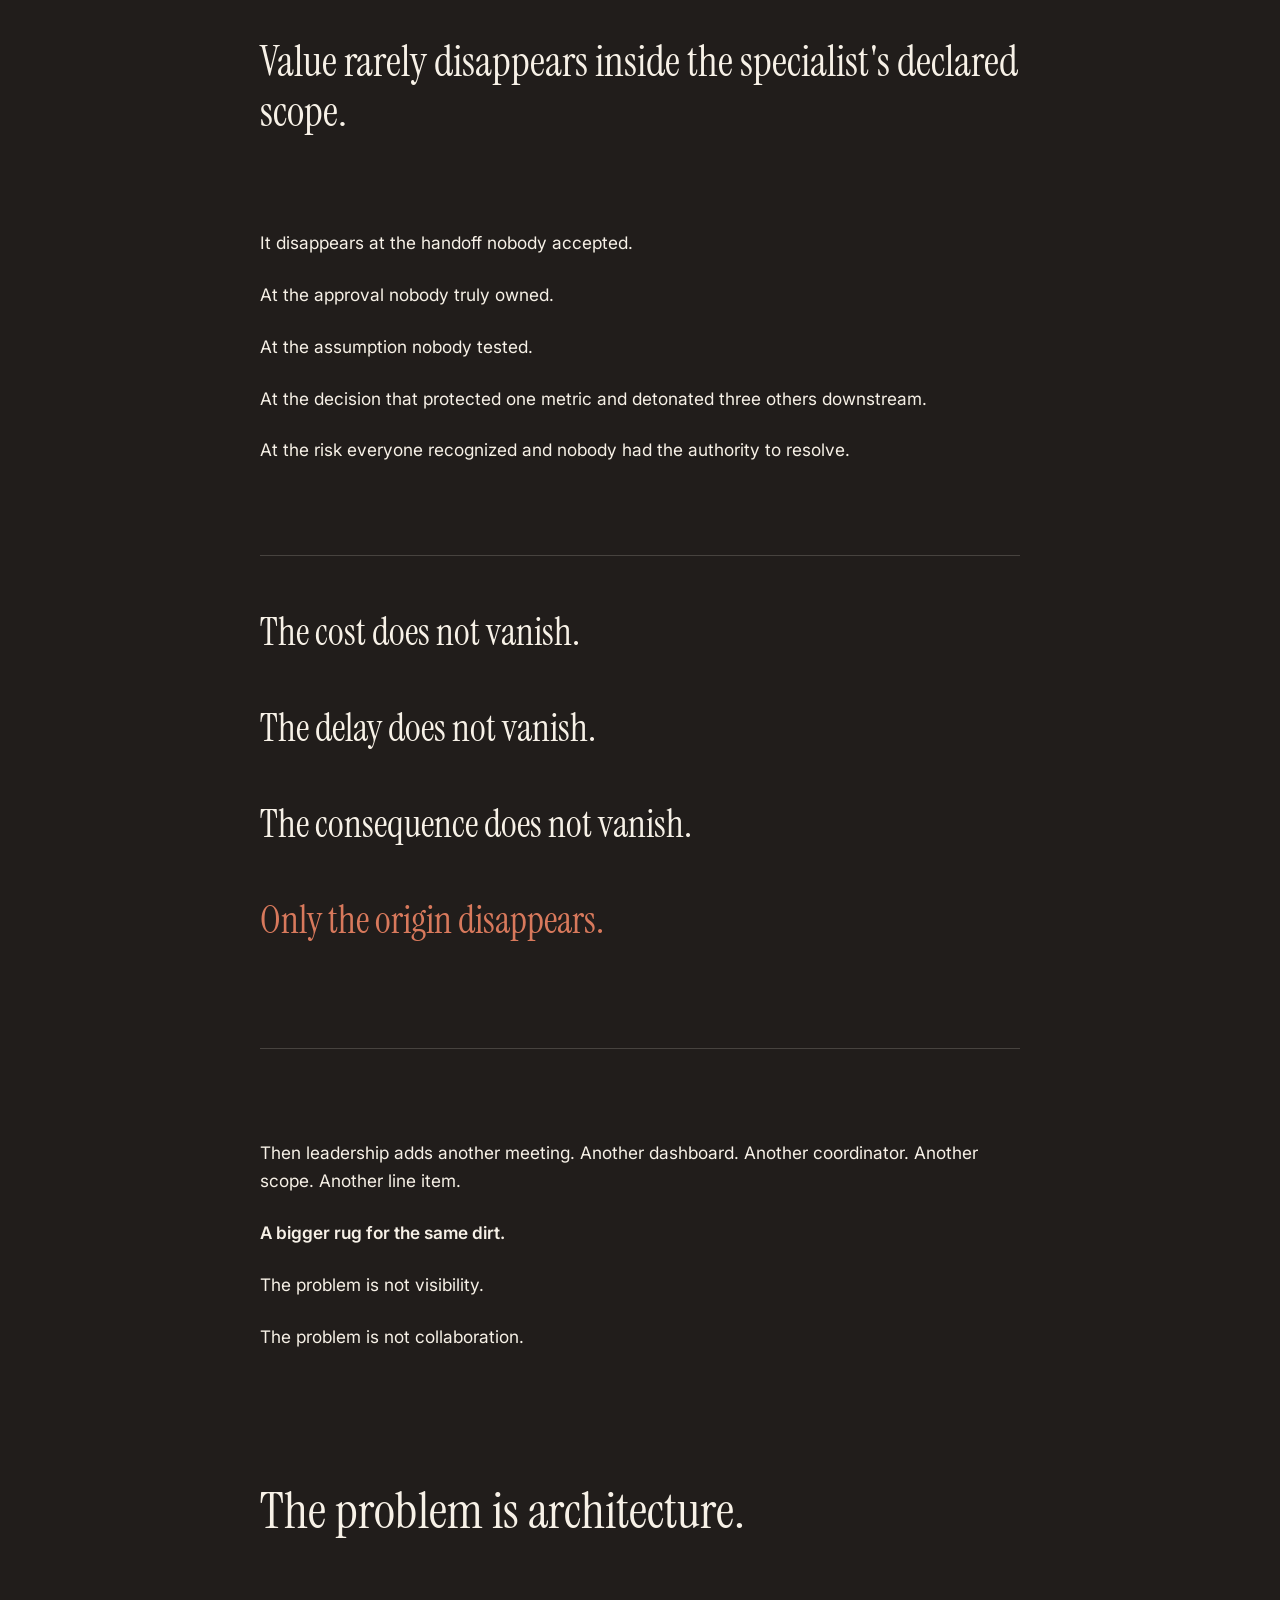
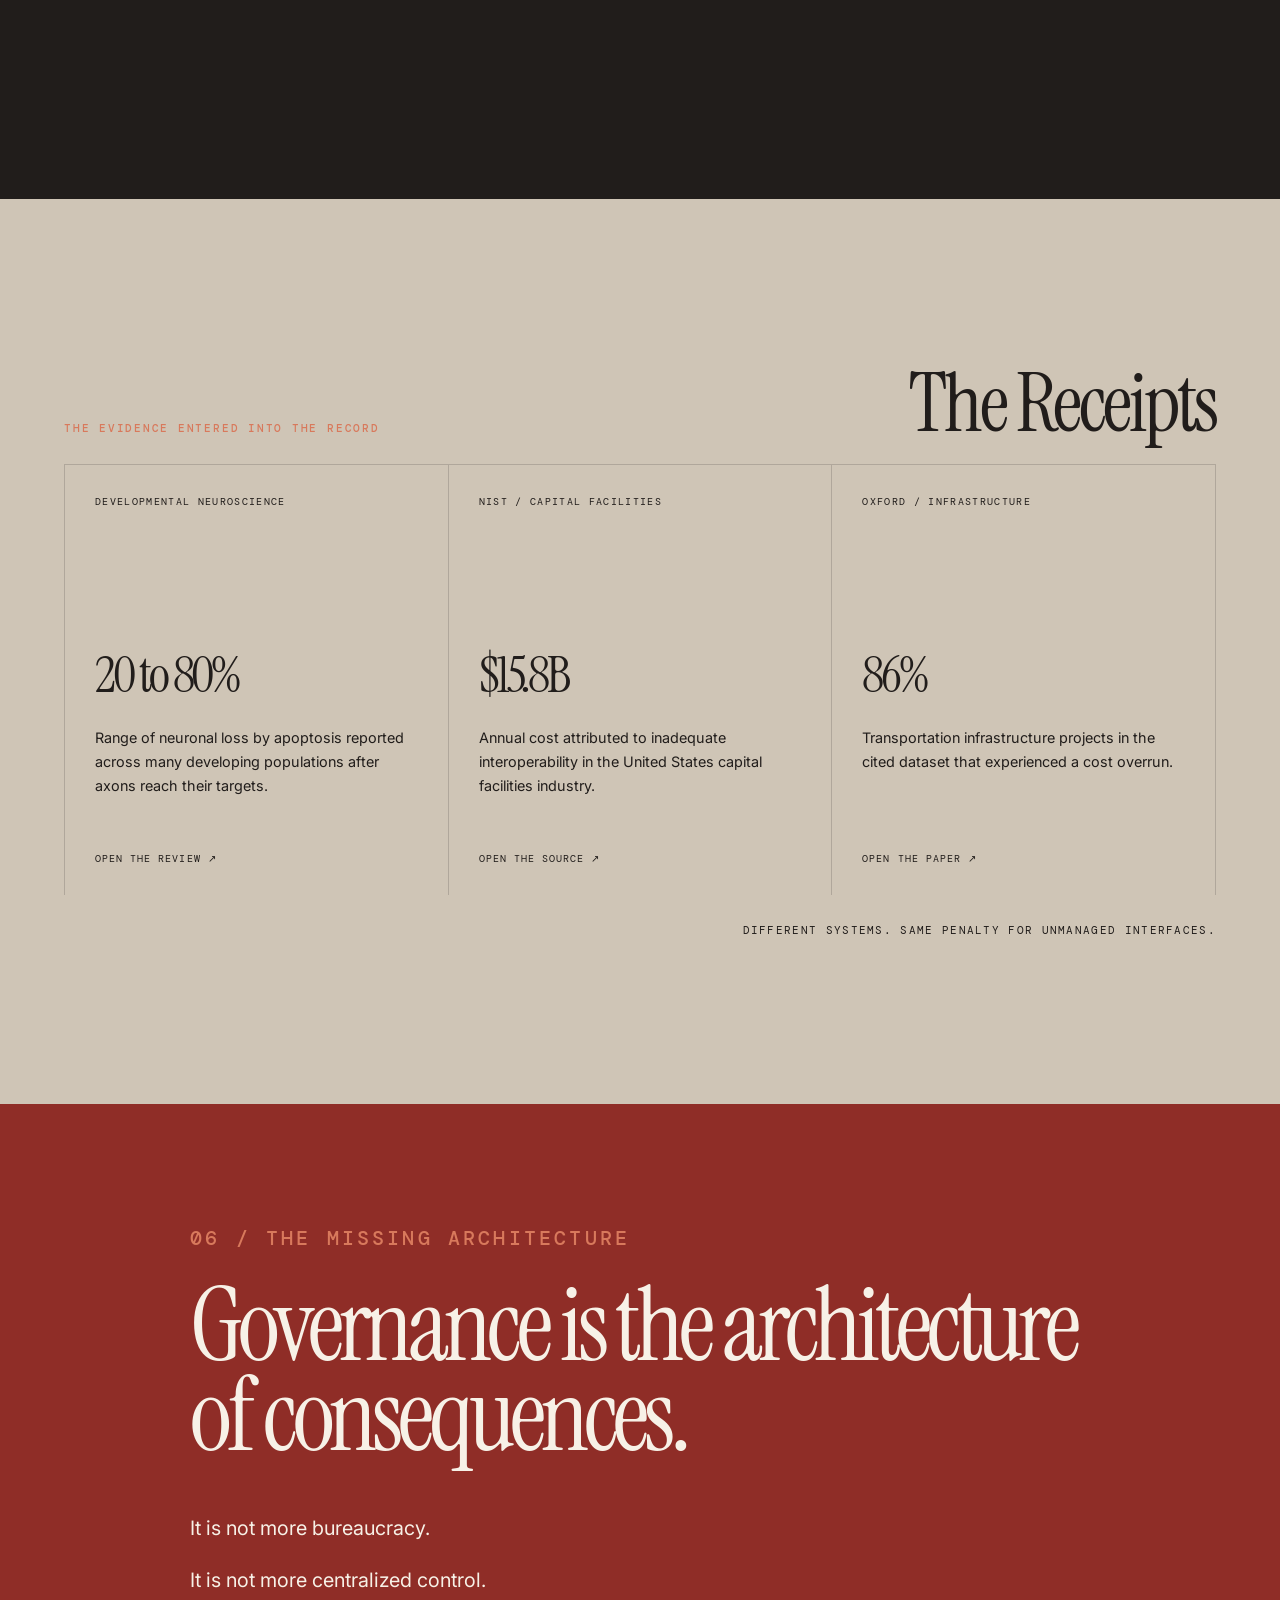
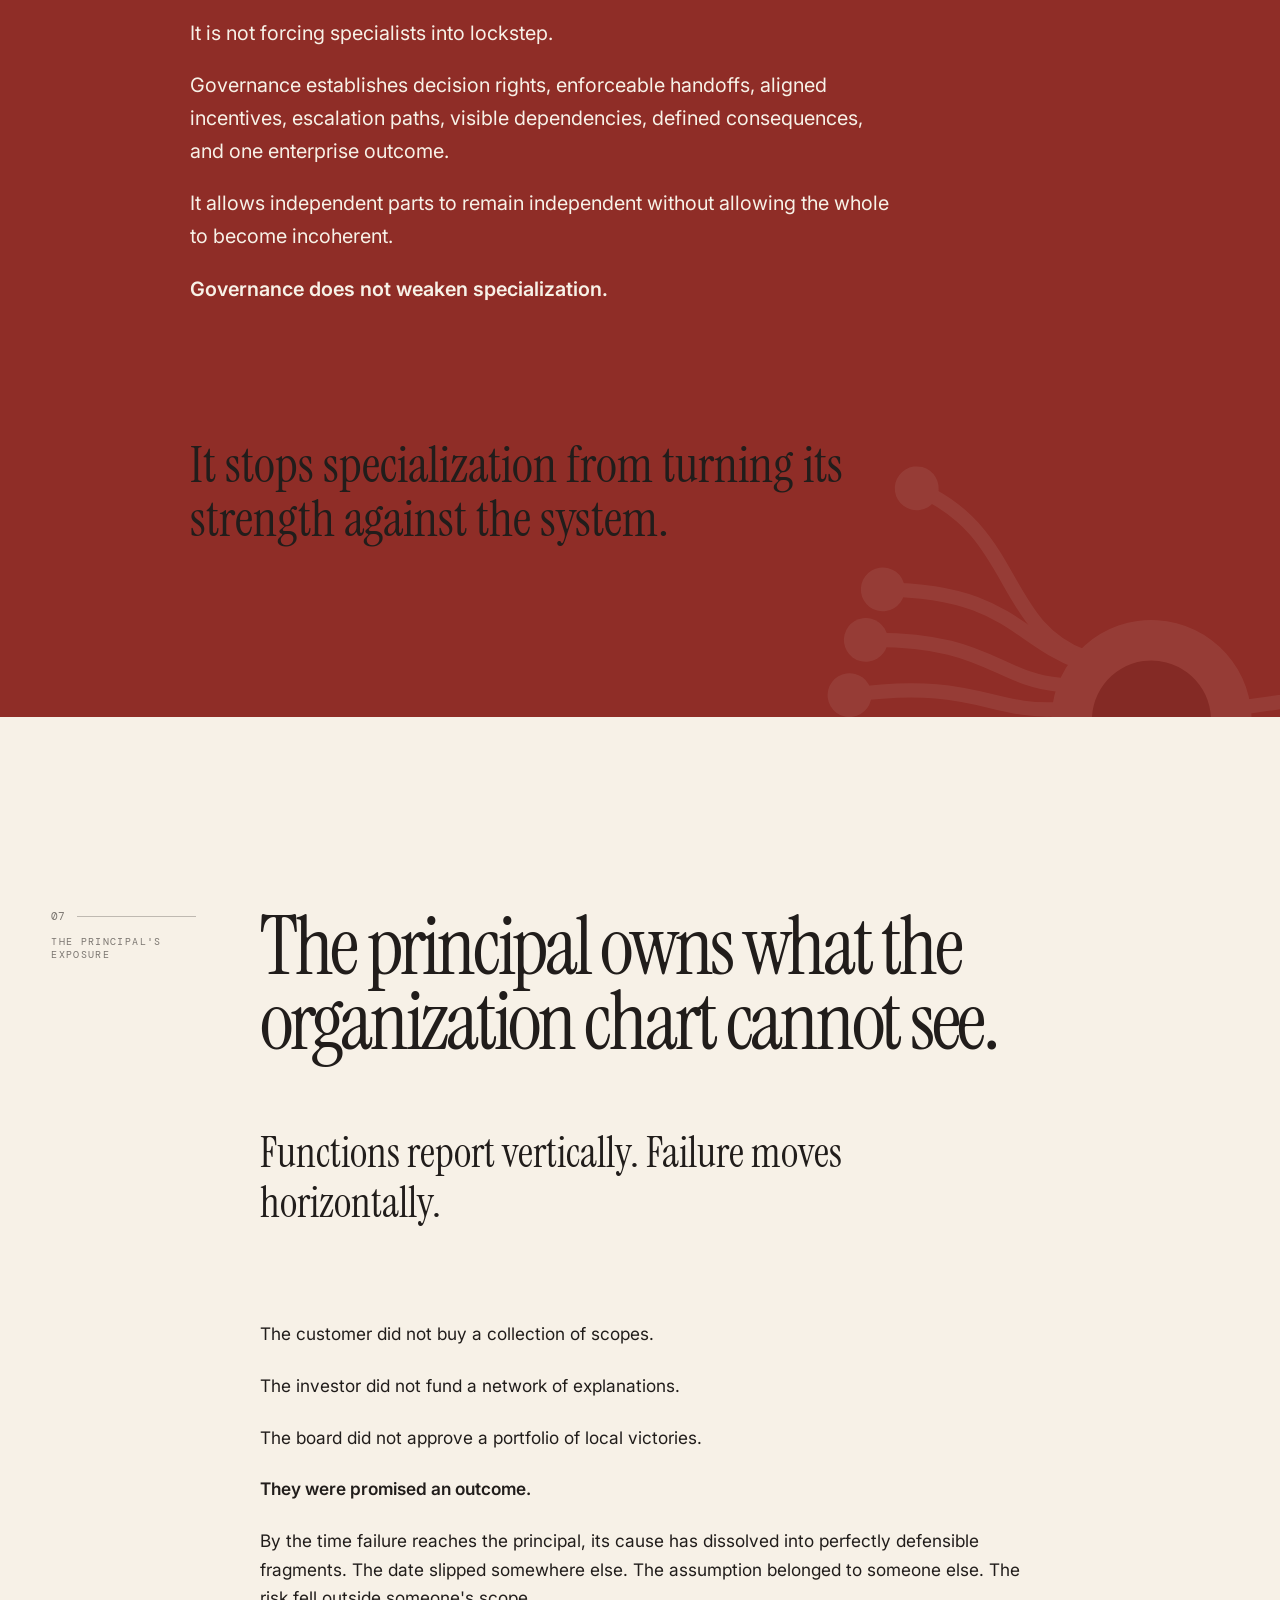
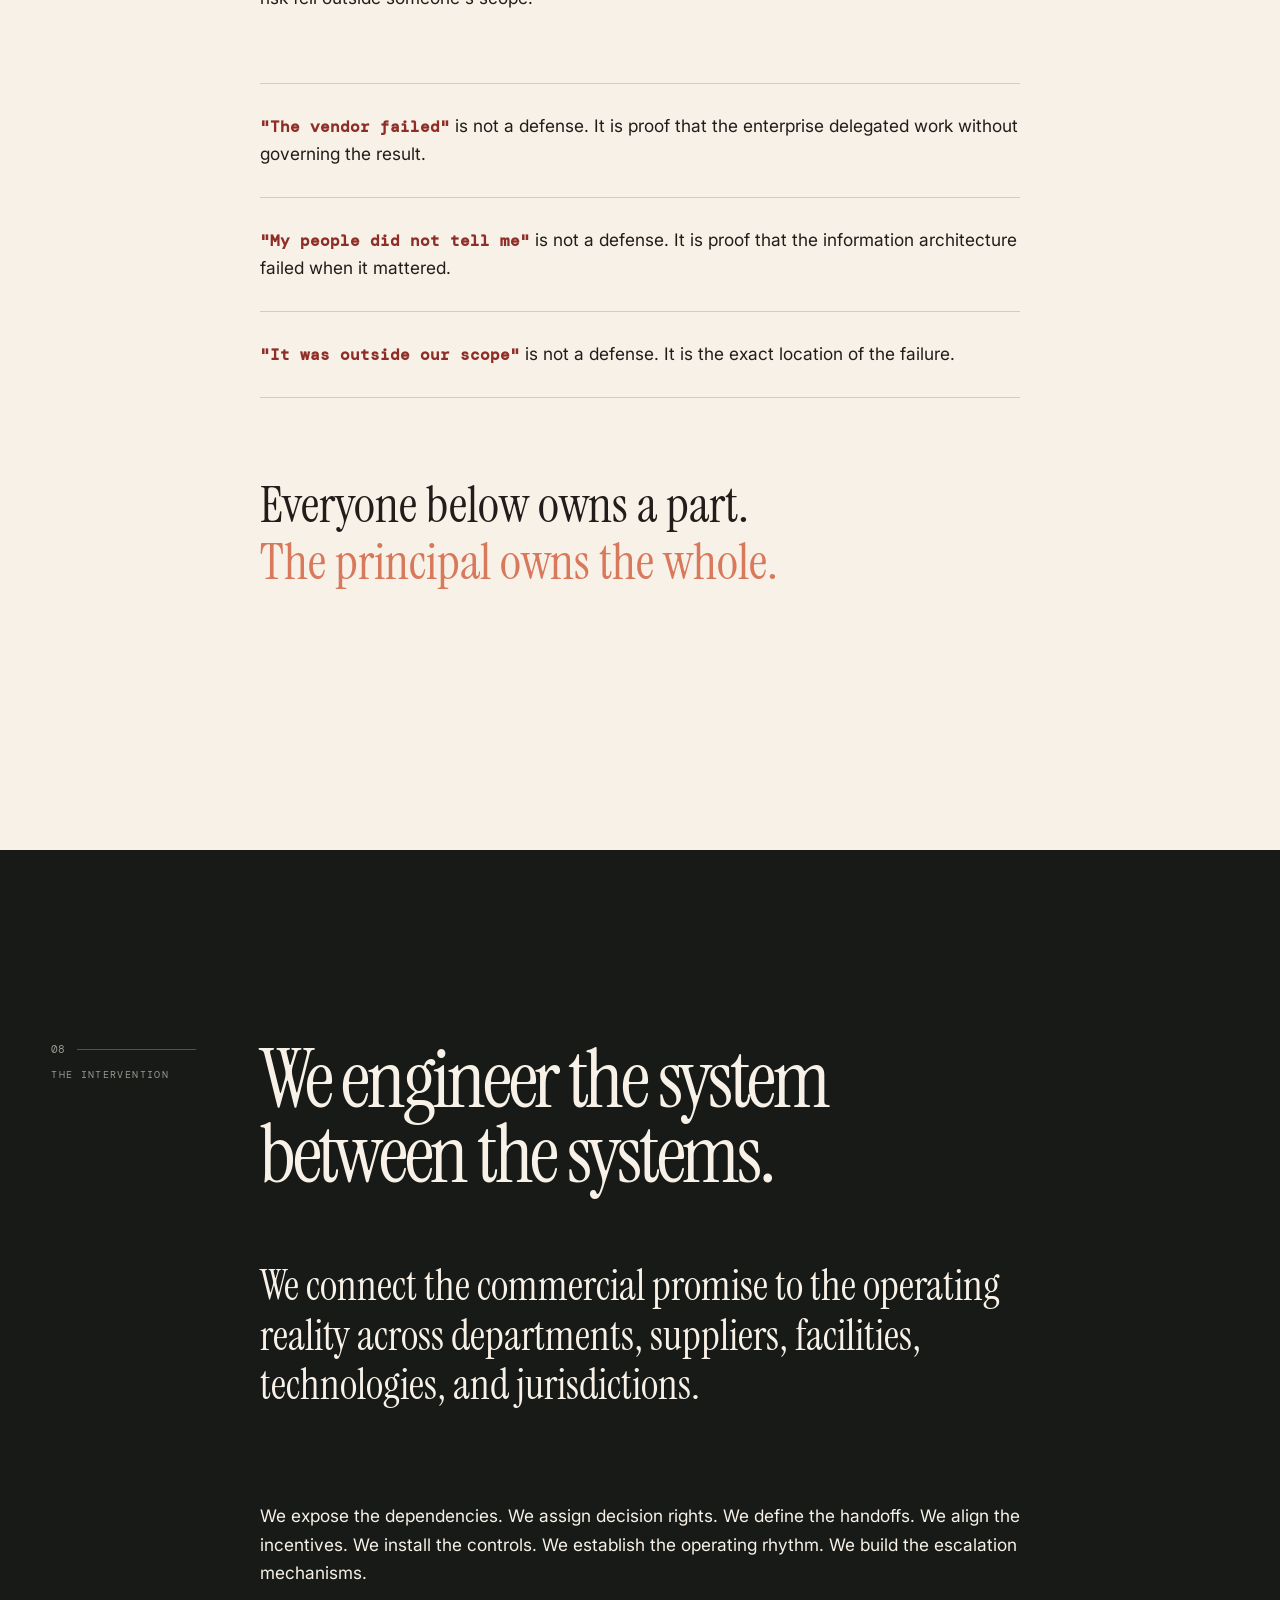
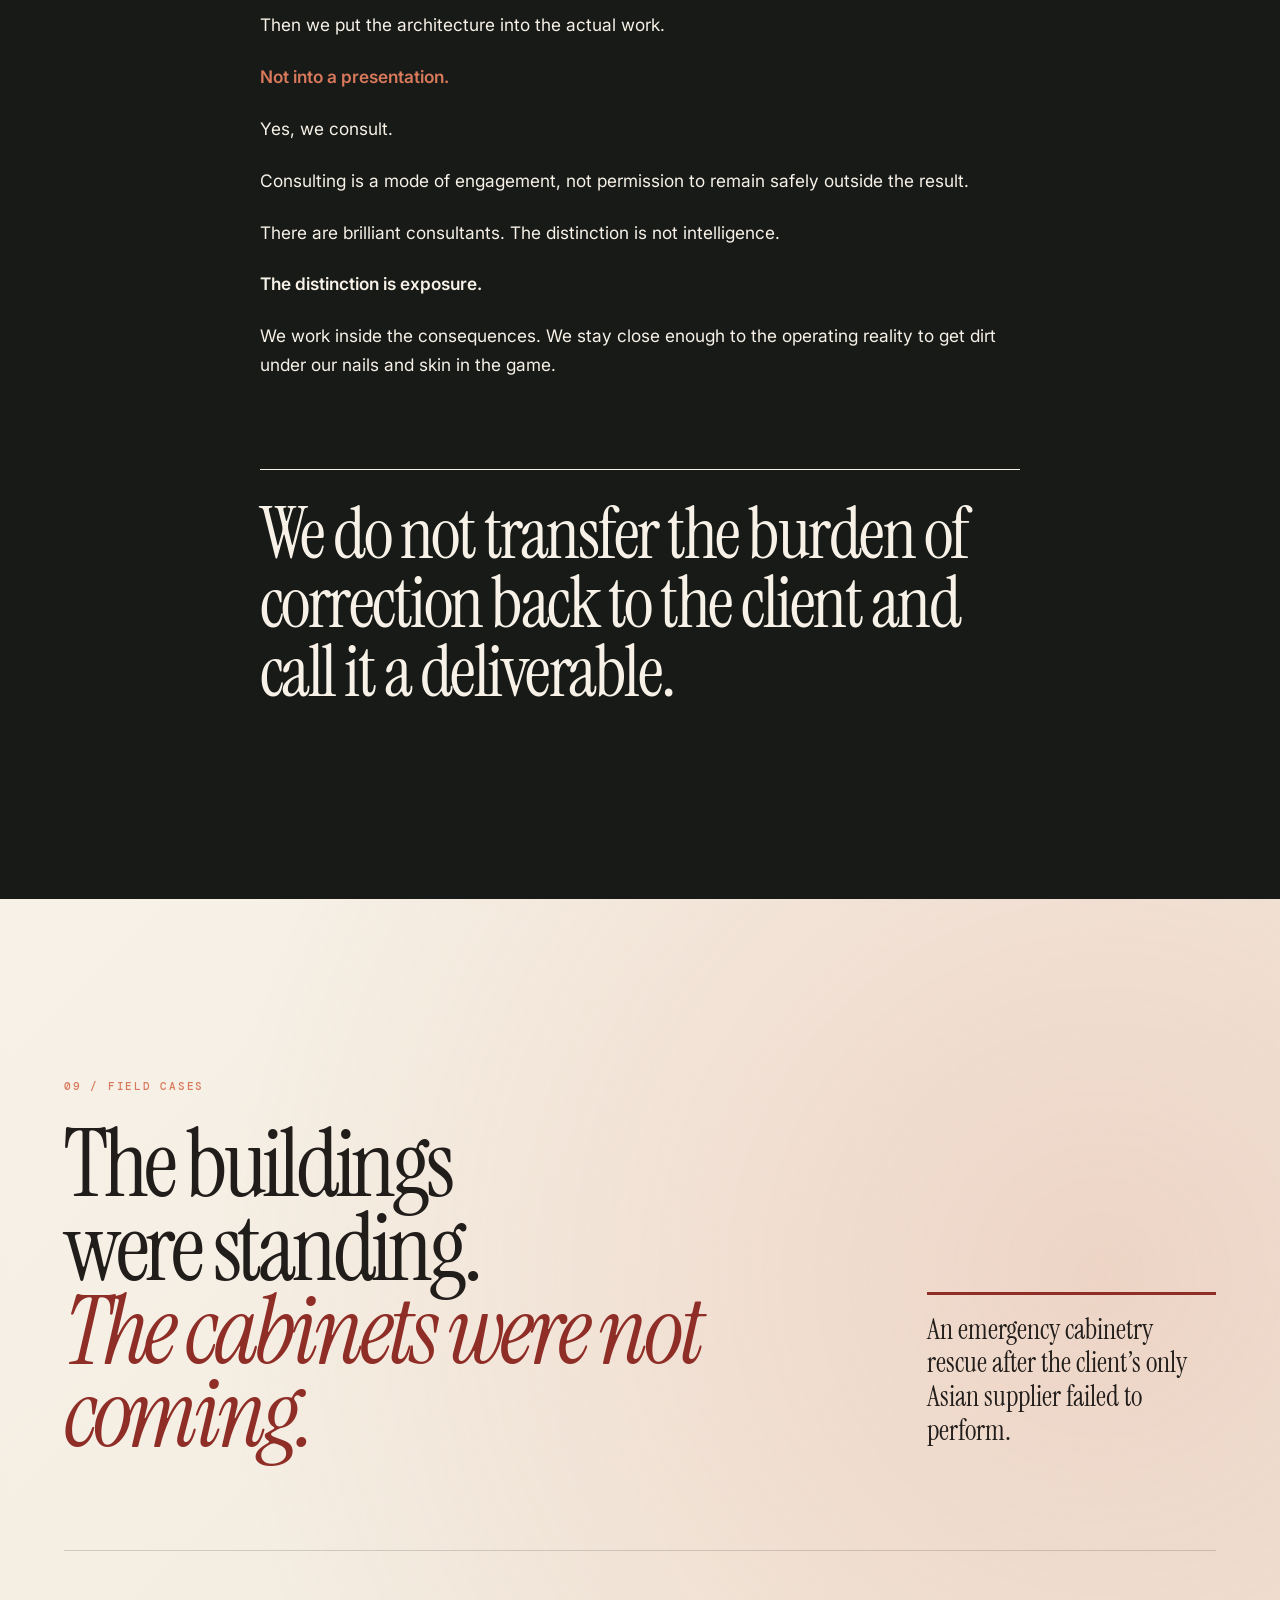
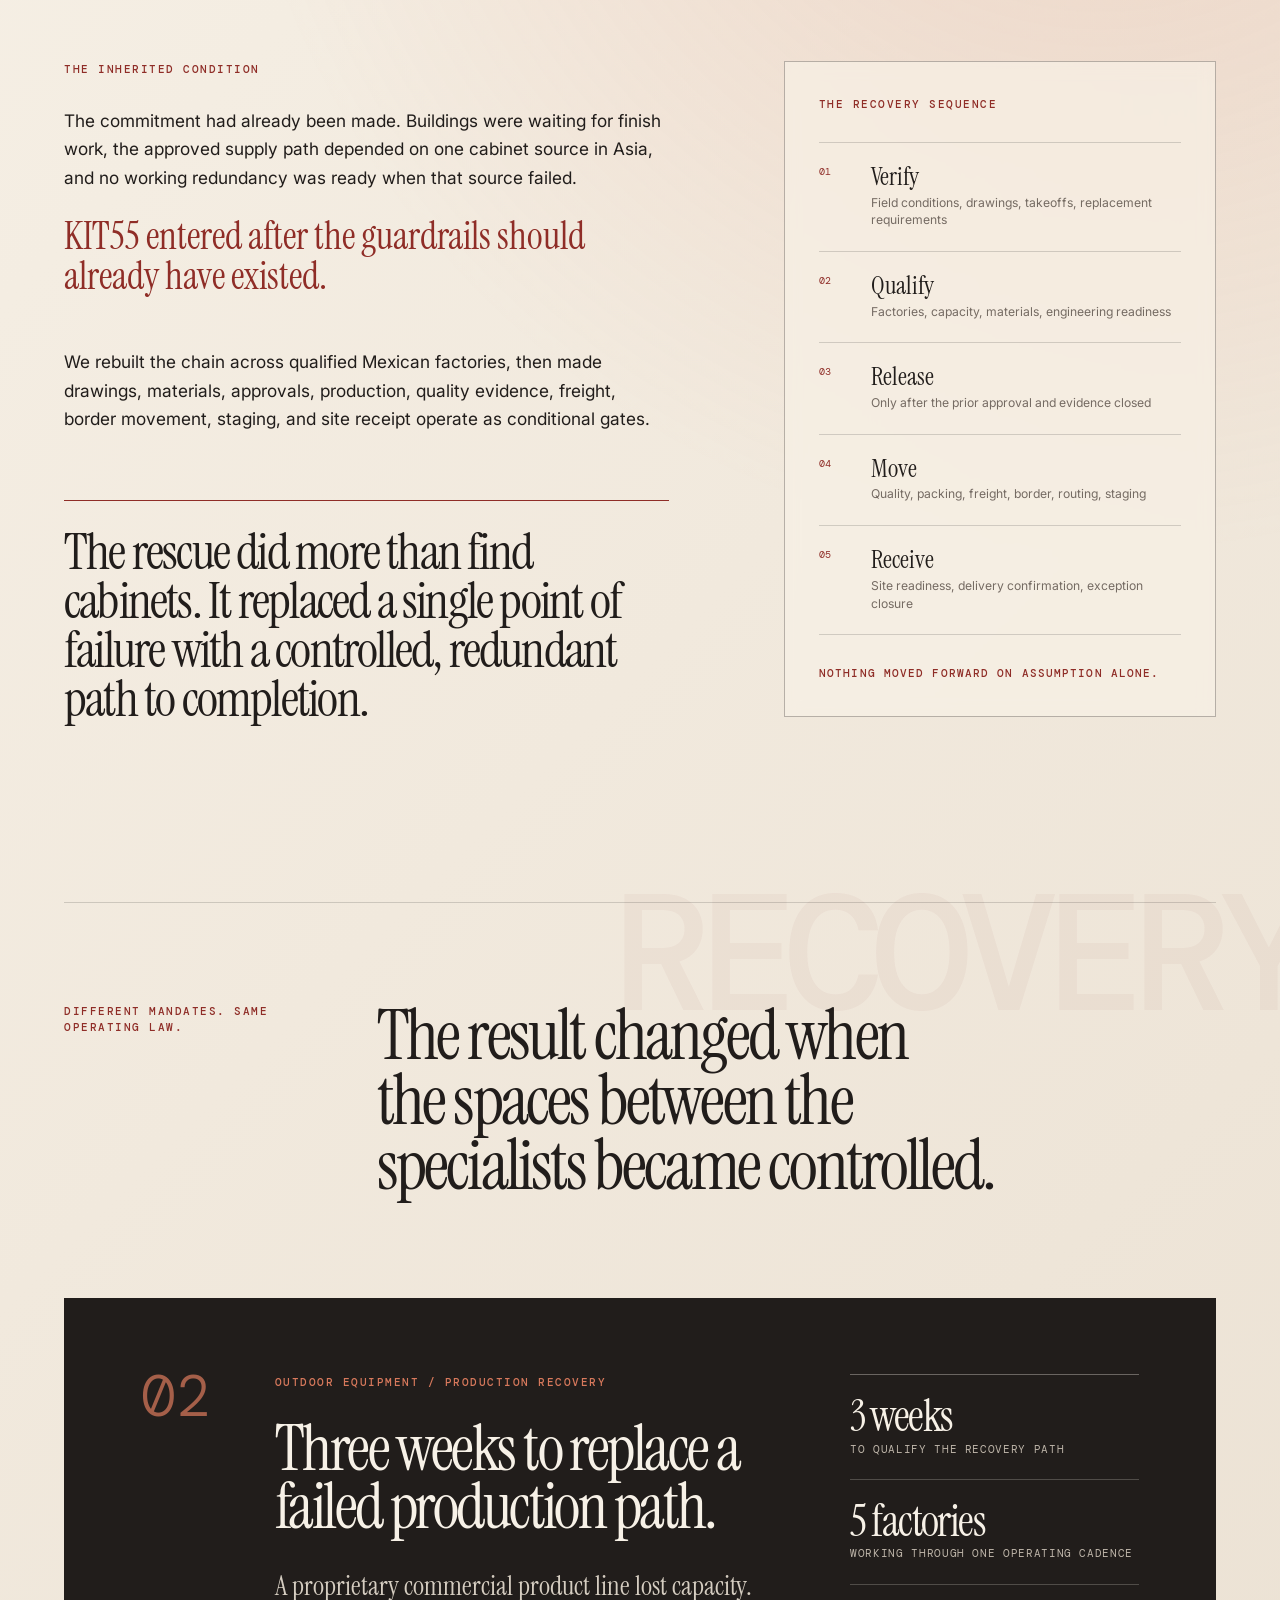
==== commit c99efe1b: "Refresh Weekend Send-Off No. 006 media configuration" ====
--- a/index.html
+++ b/index.html
@@ -397,7 +397,7 @@
     <div class="footer-meta"><span>© <span data-year></span> KIT55 COMMERCIAL, LLC</span><a href="mailto:info@kit55soma.com">info@kit55soma.com</a></div>
   </footer>
 
-  <script src="media-config.js?v=20260912-911"></script>
+  <script src="media-config.js?v=20260918-006"></script>
   <script src="script.js?v=20260904-1"></script>
 </body>
 </html>
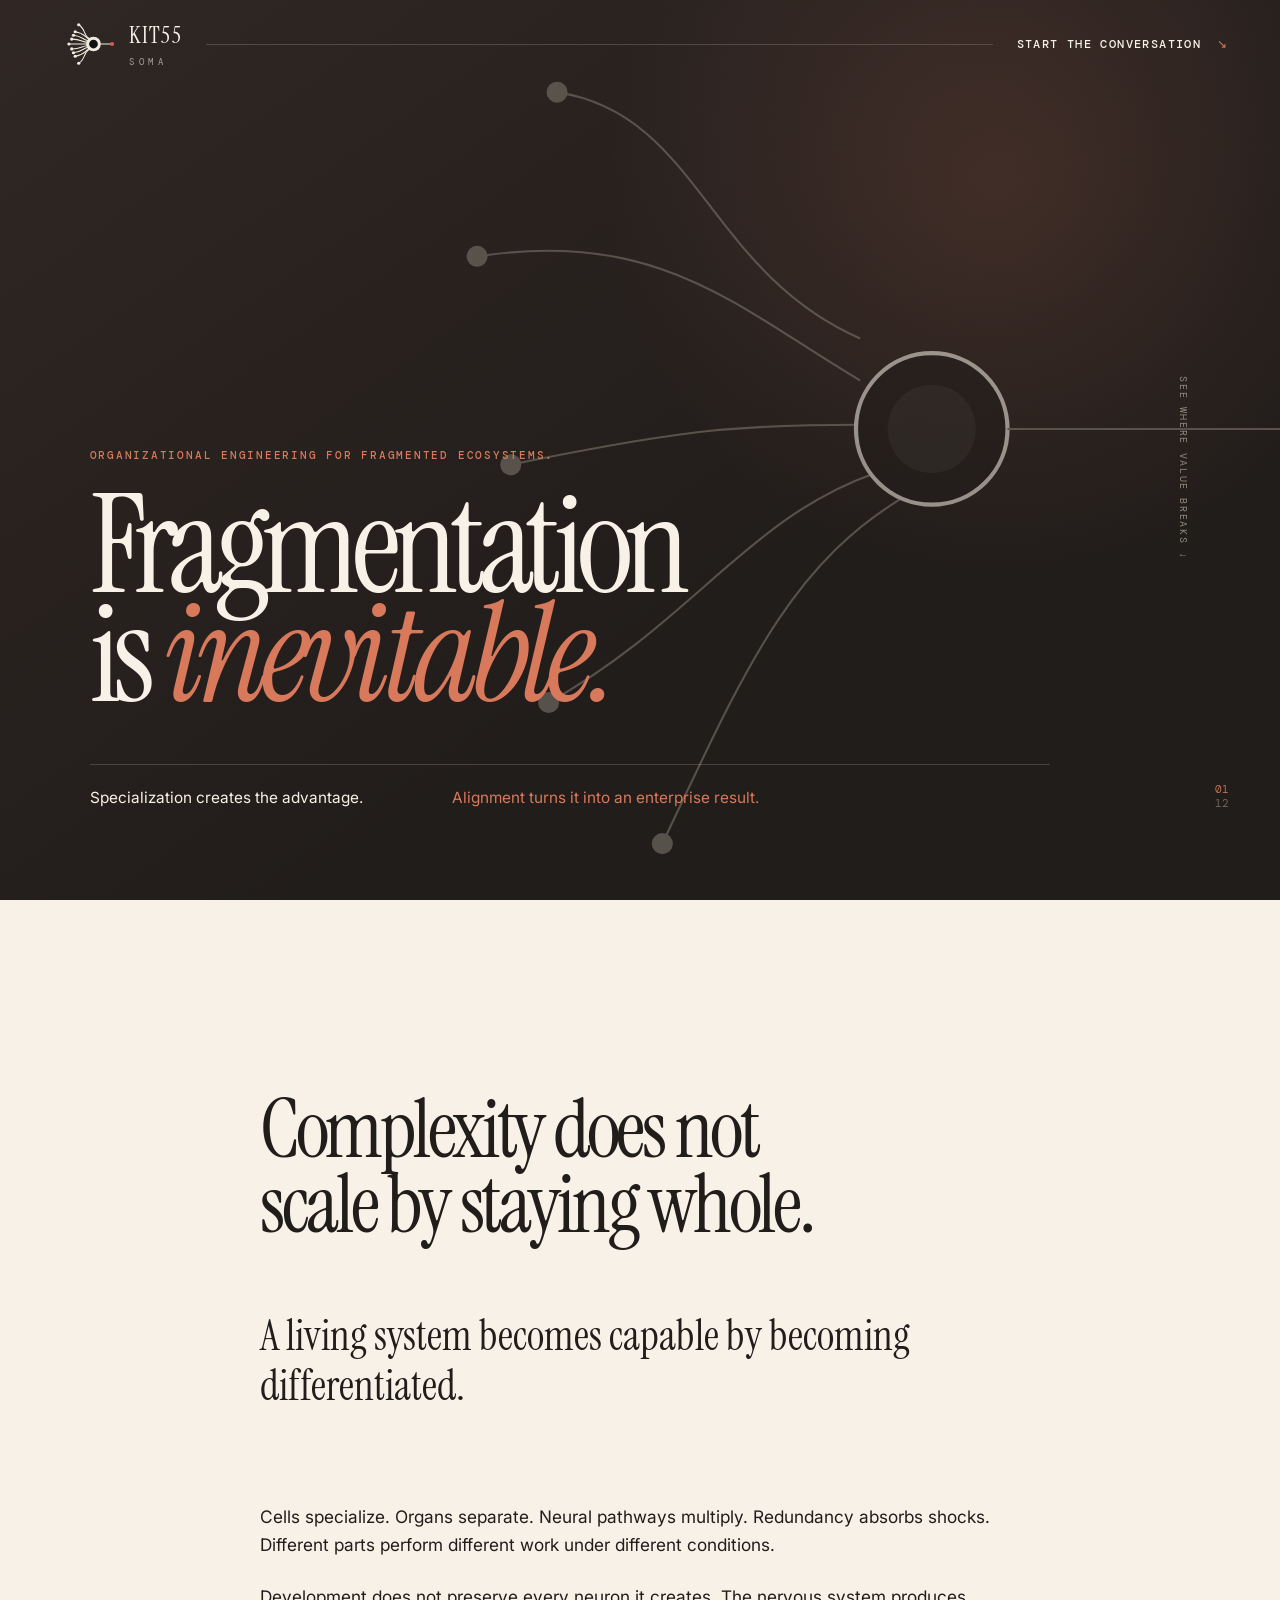
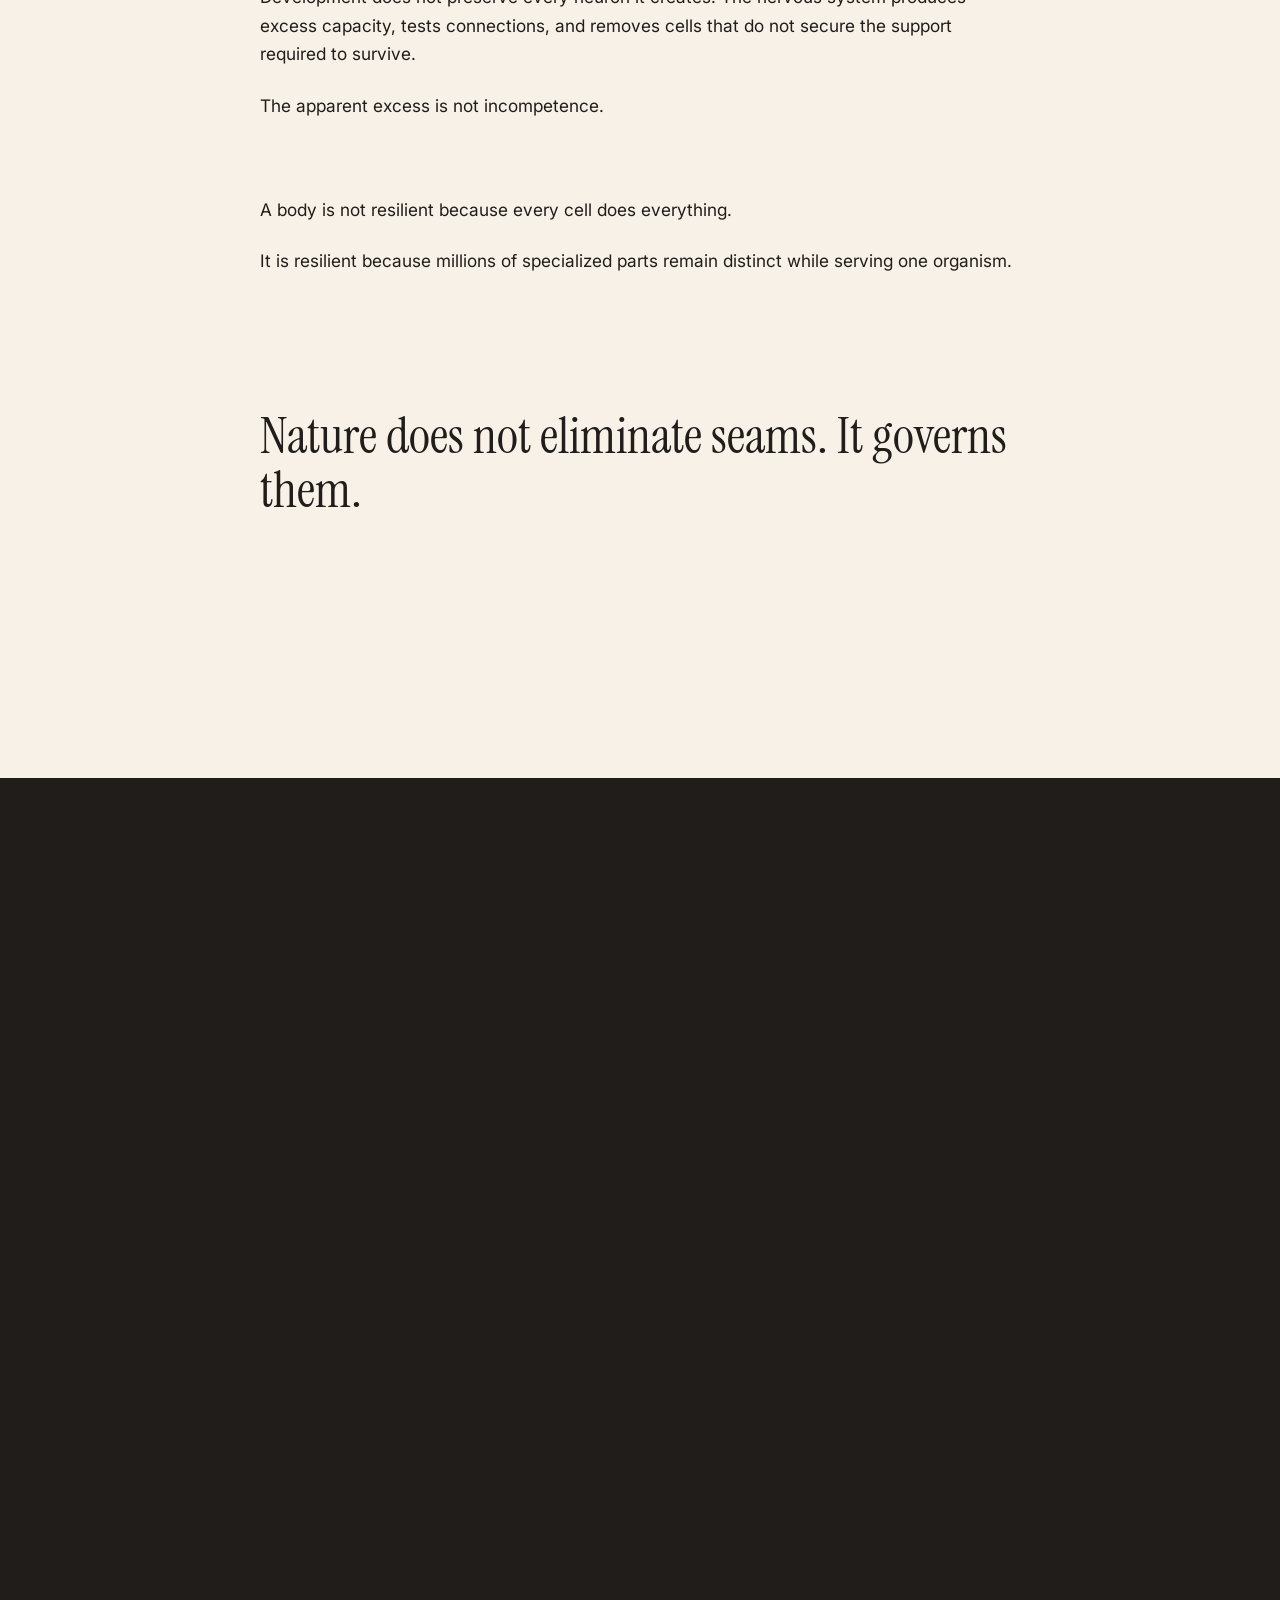
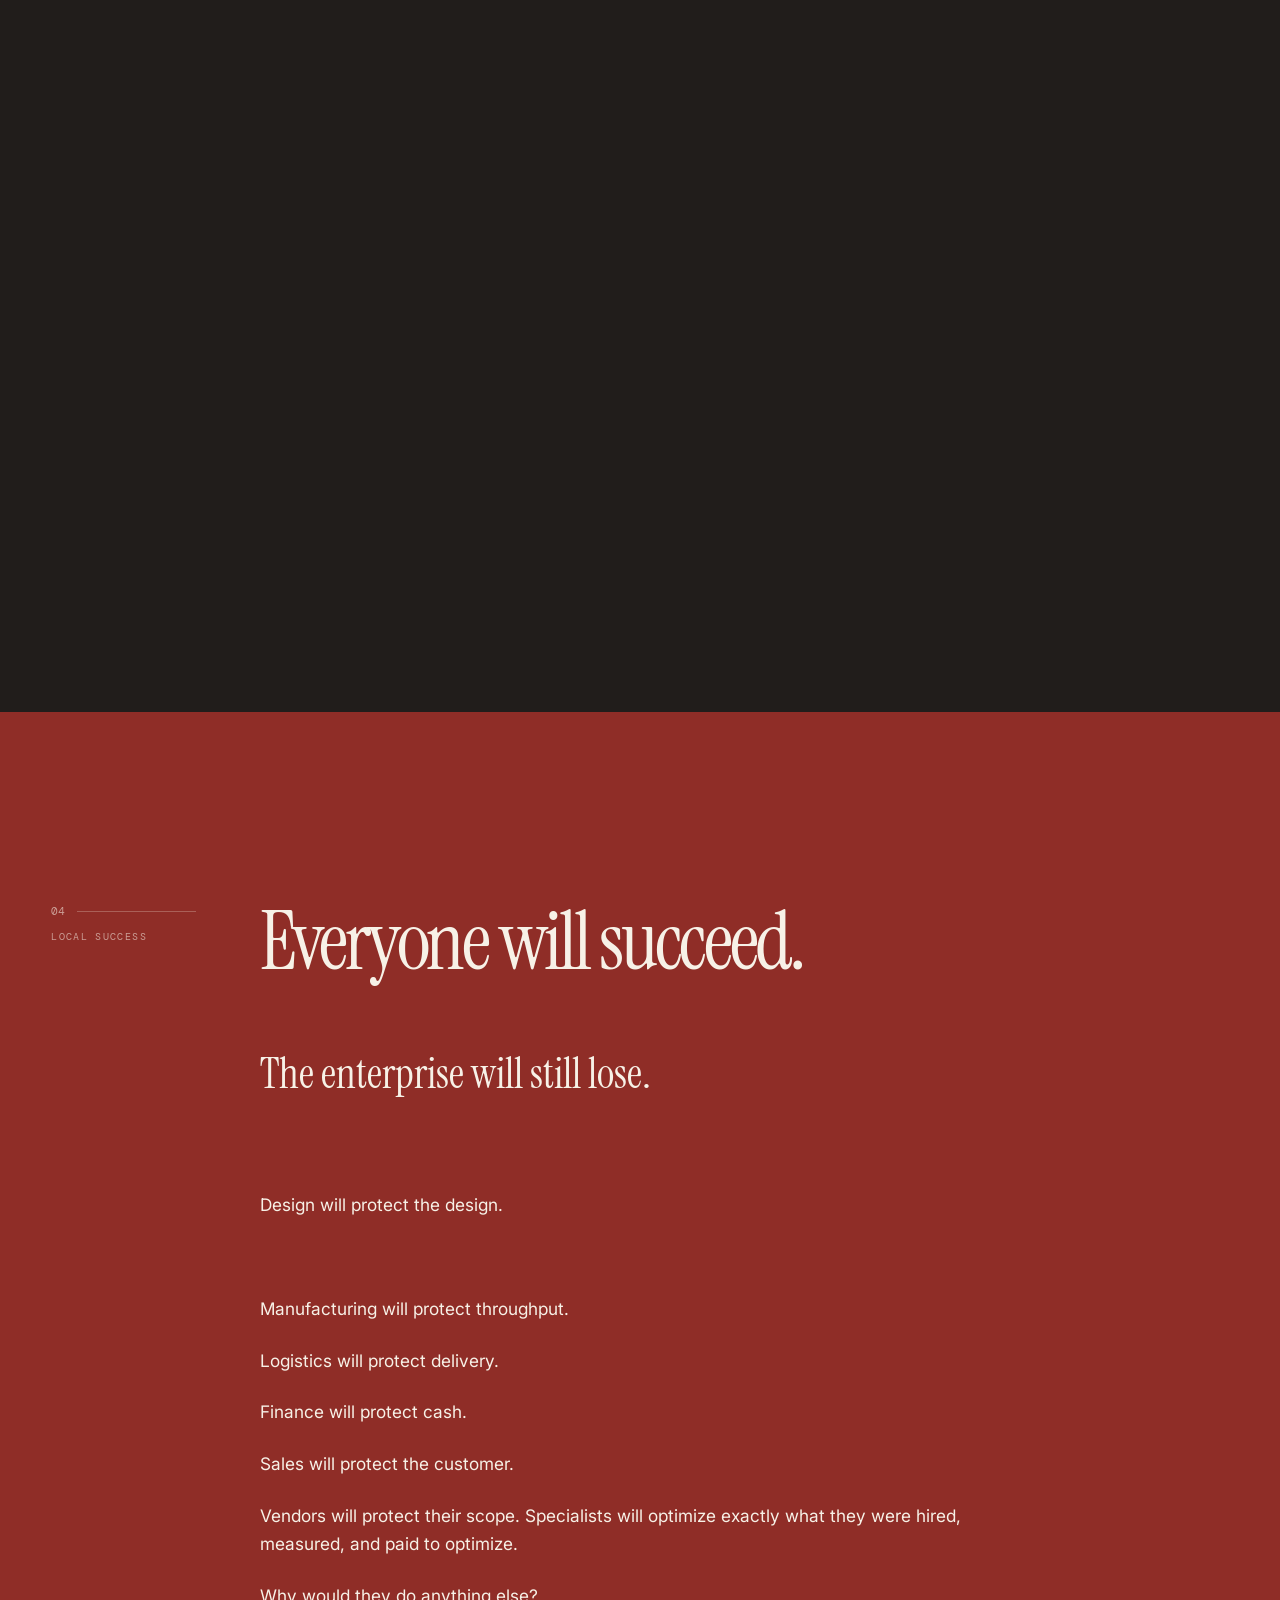
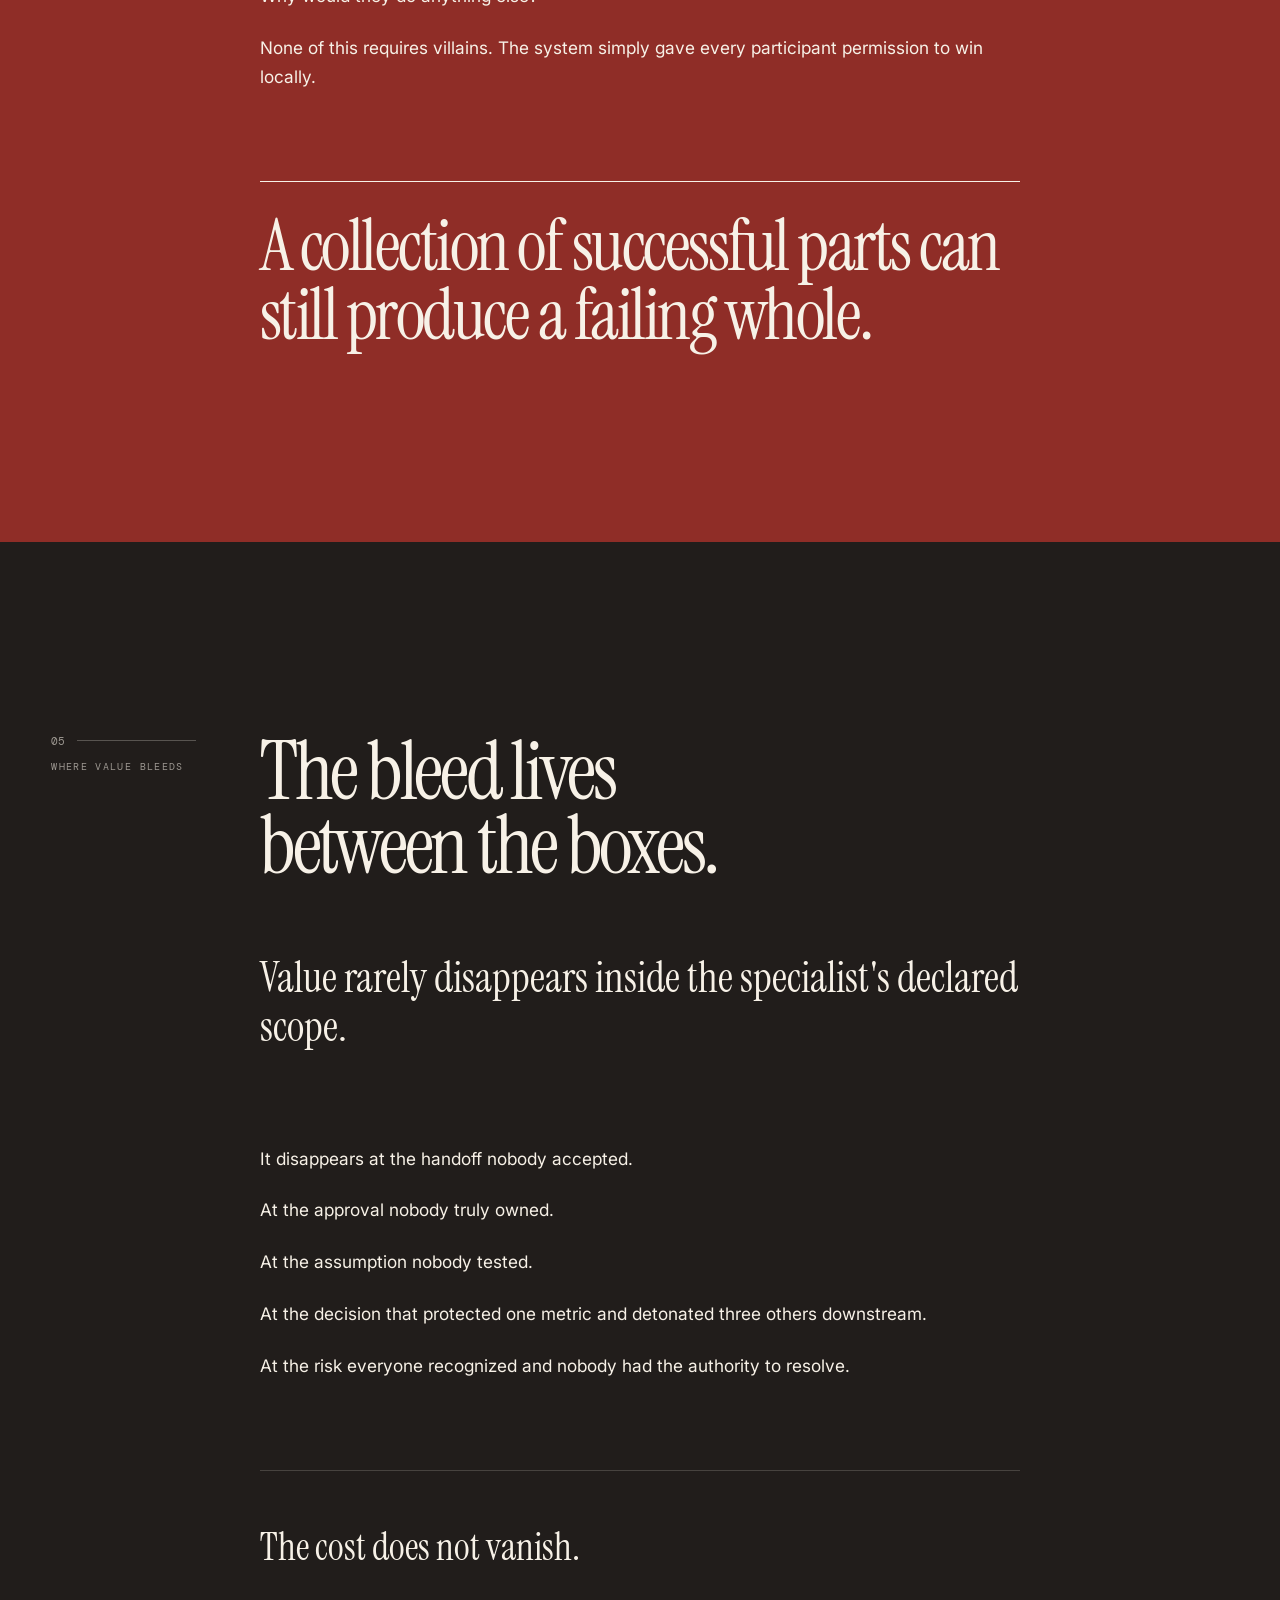
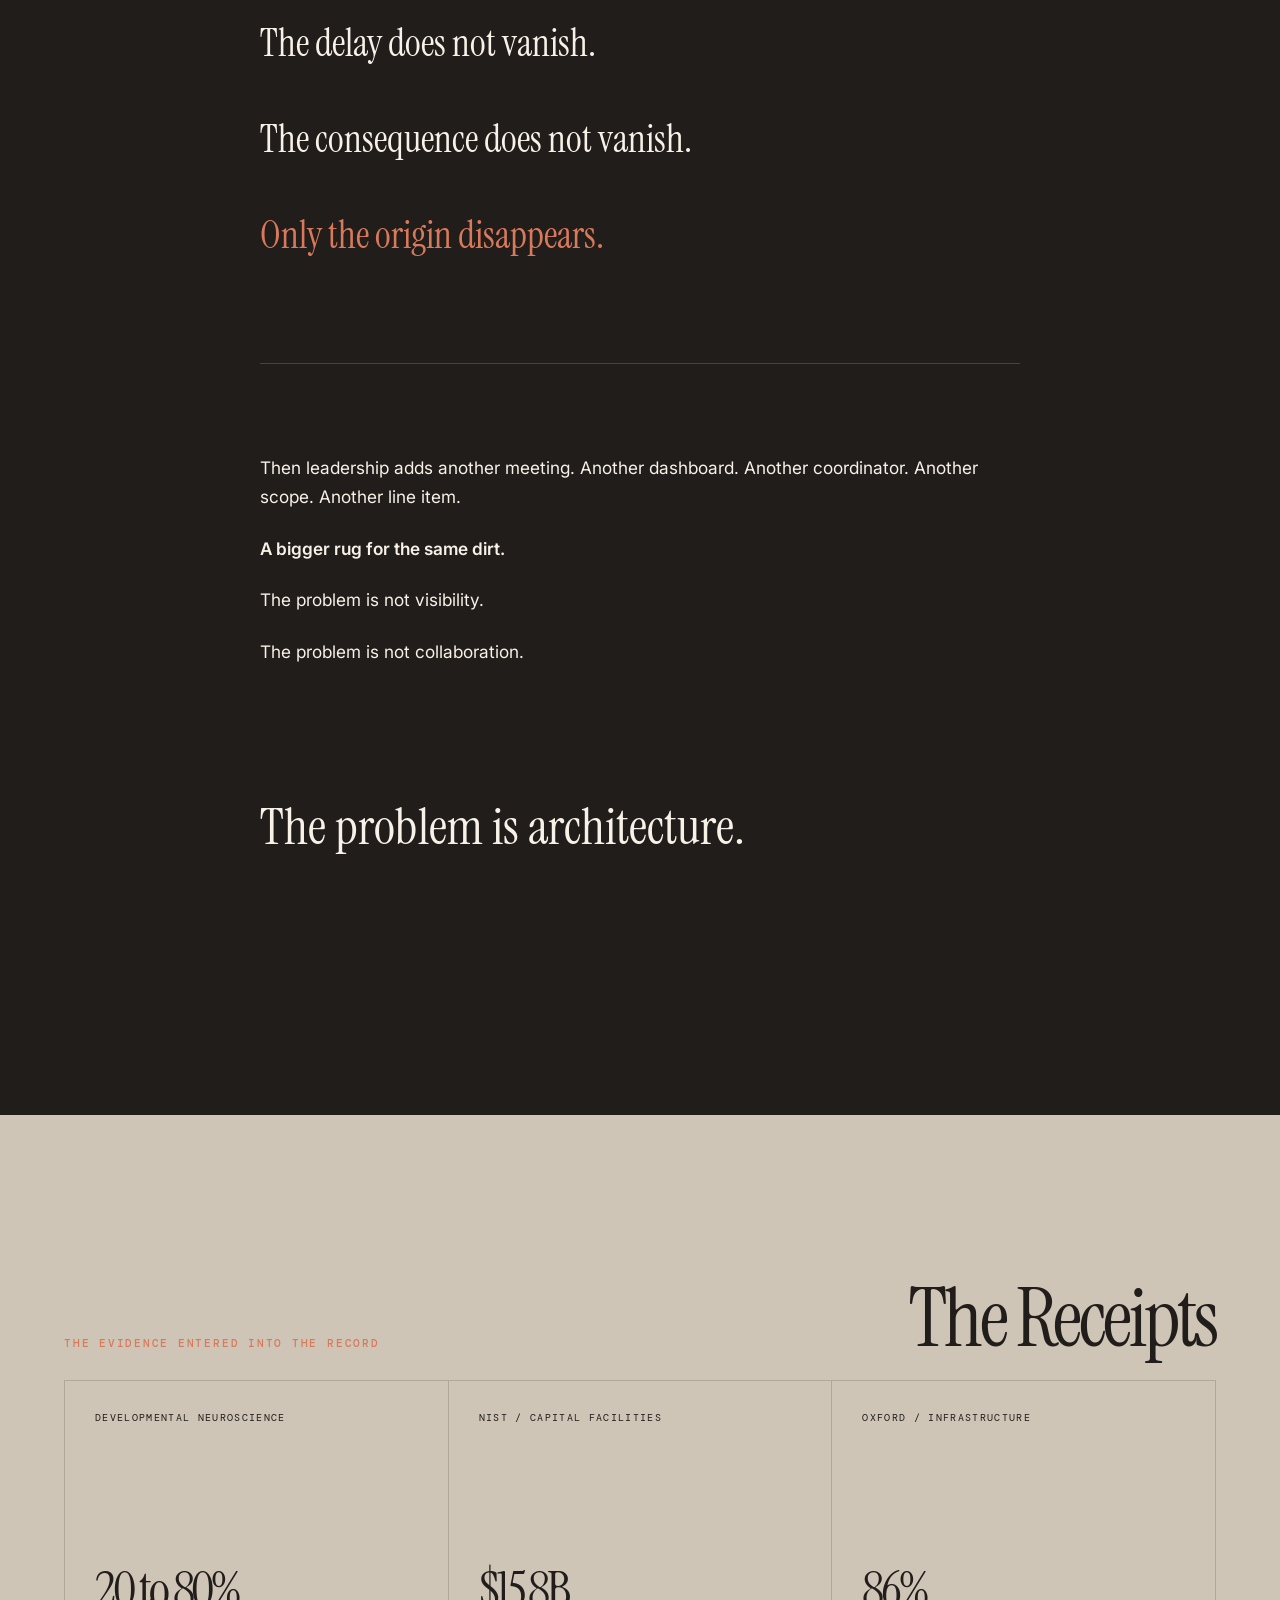
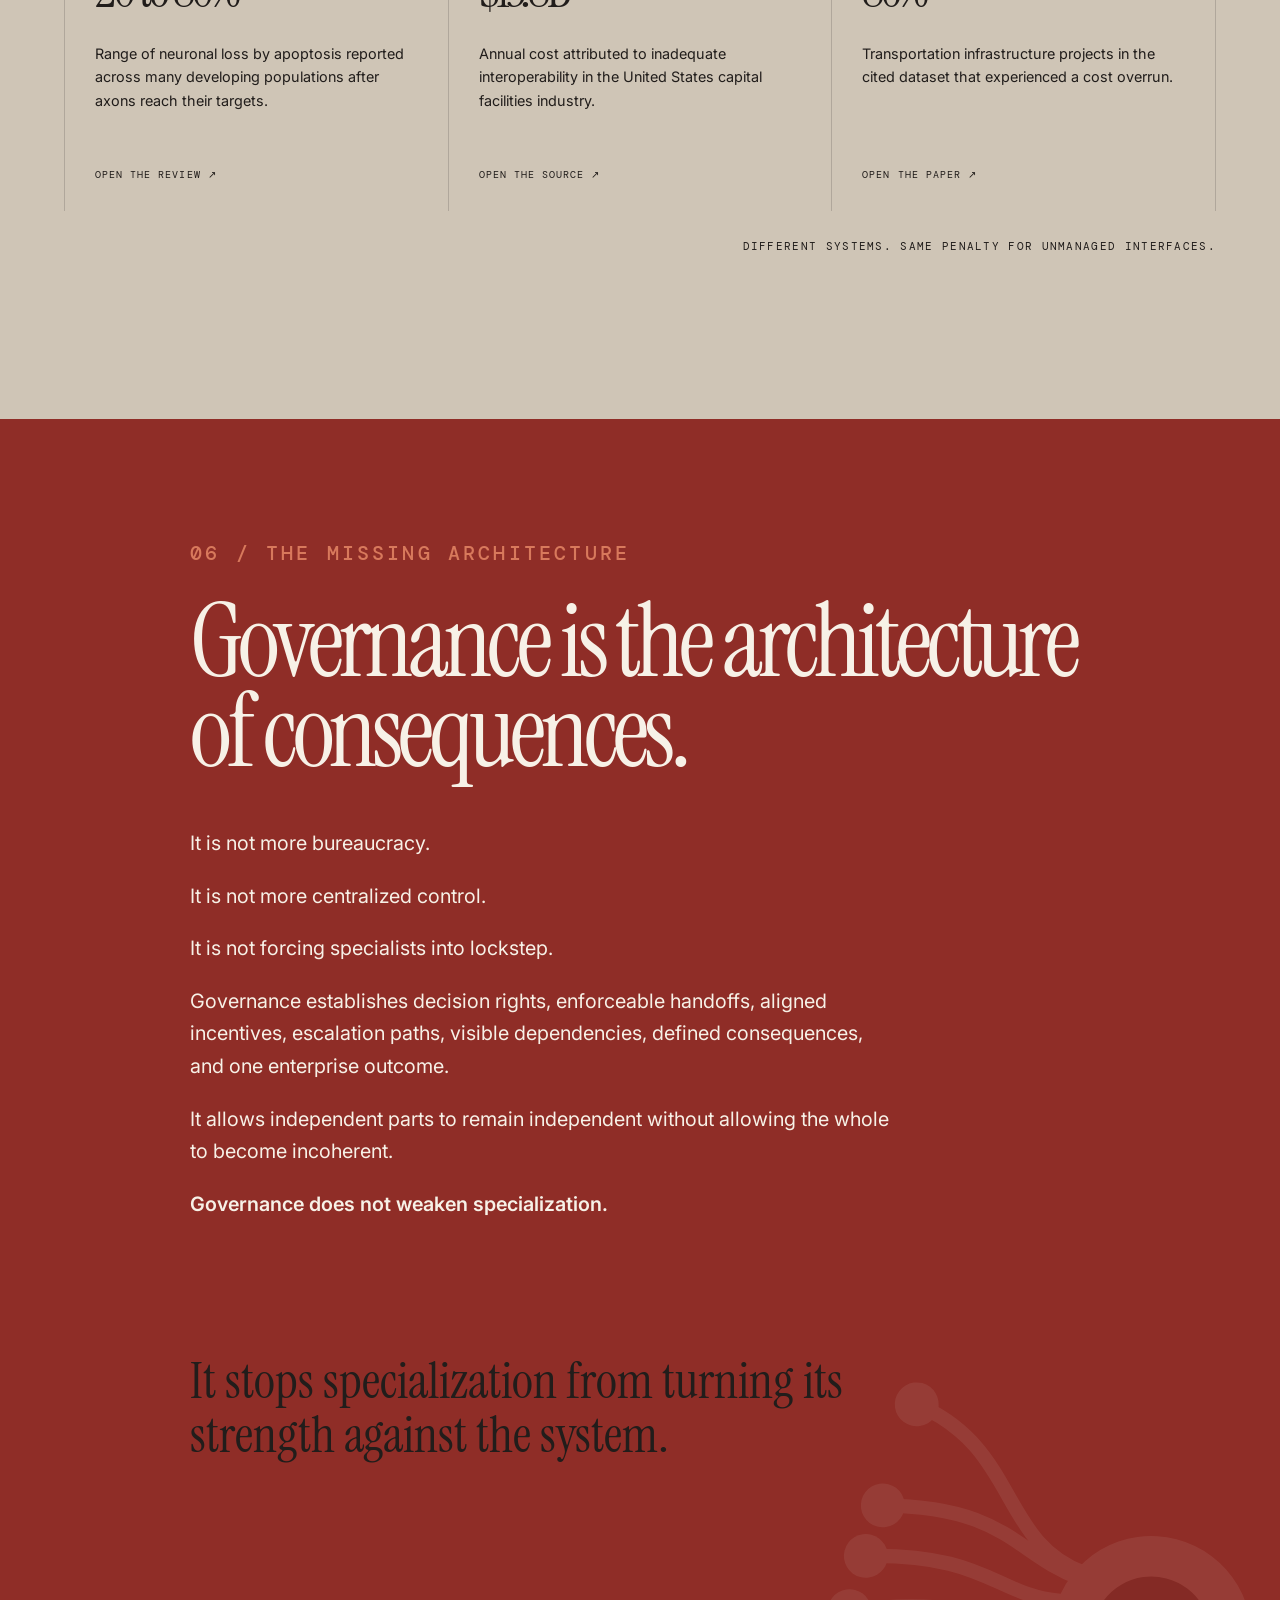
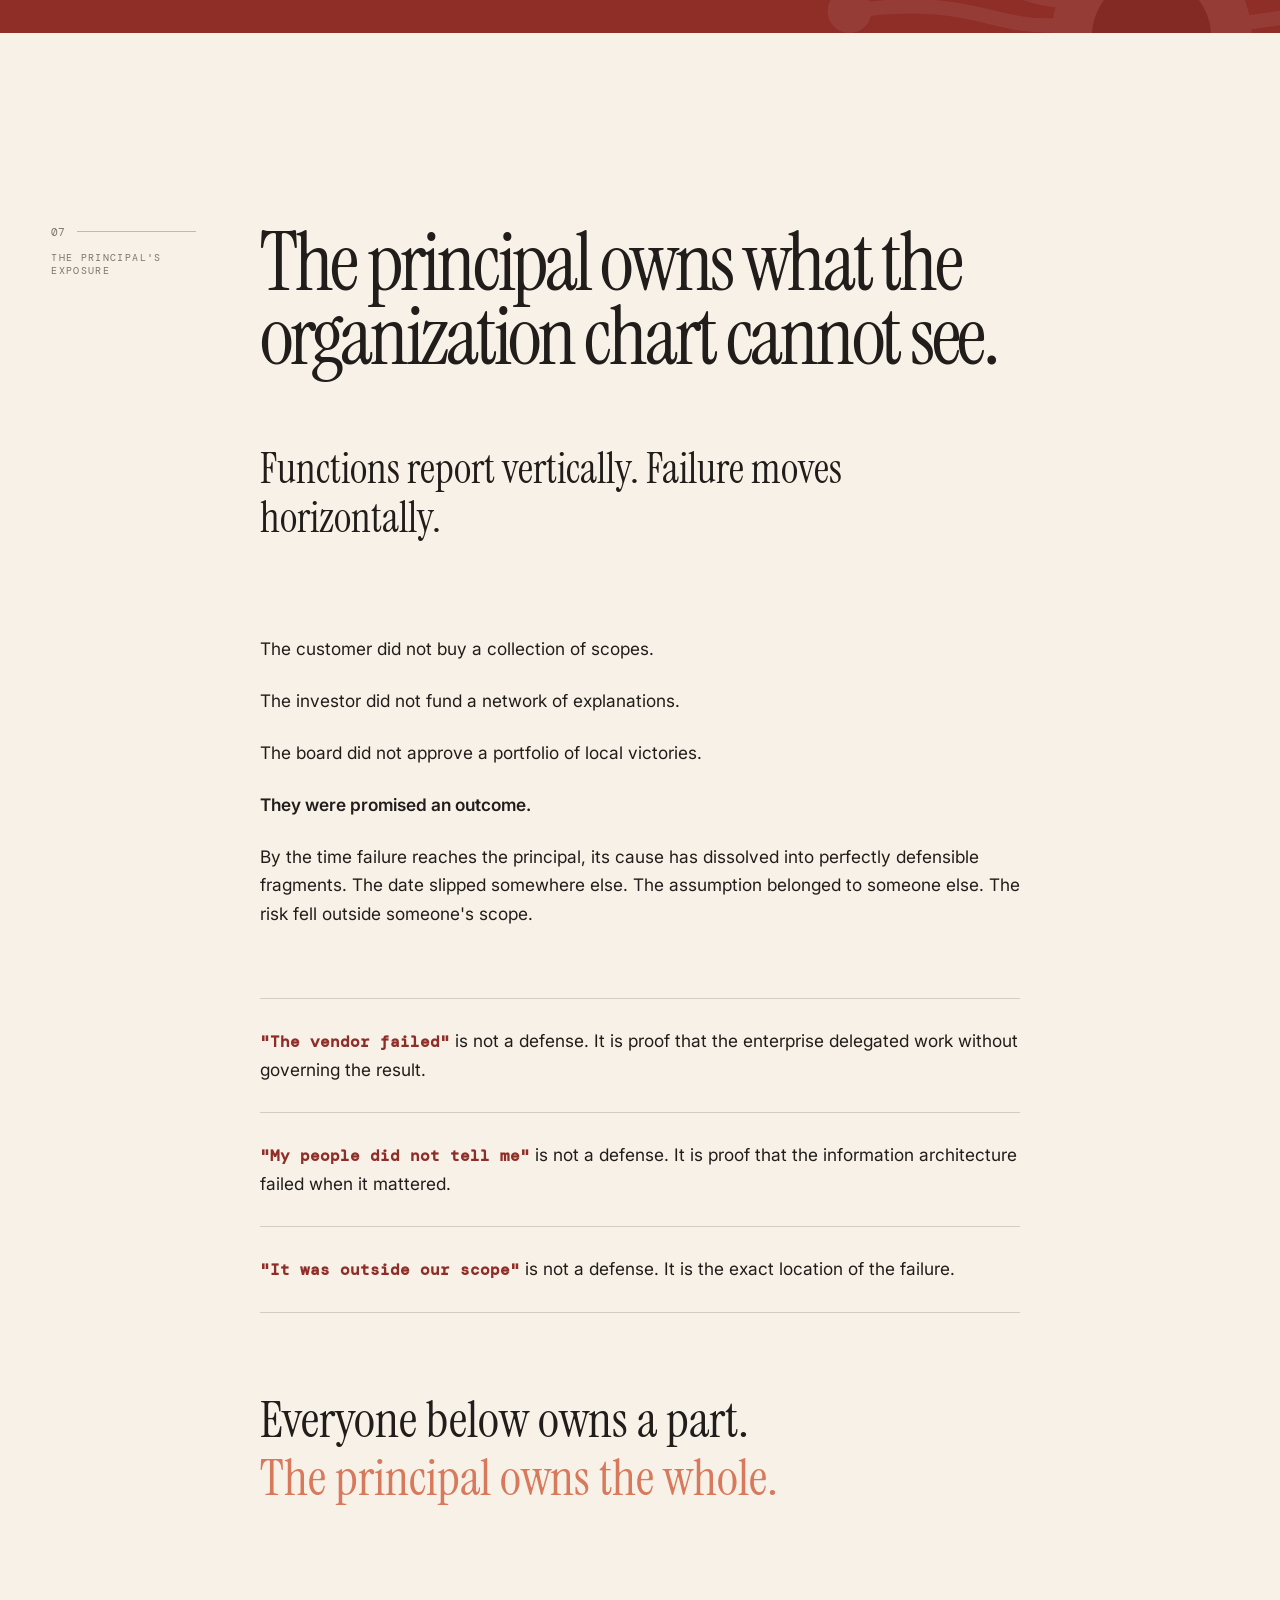
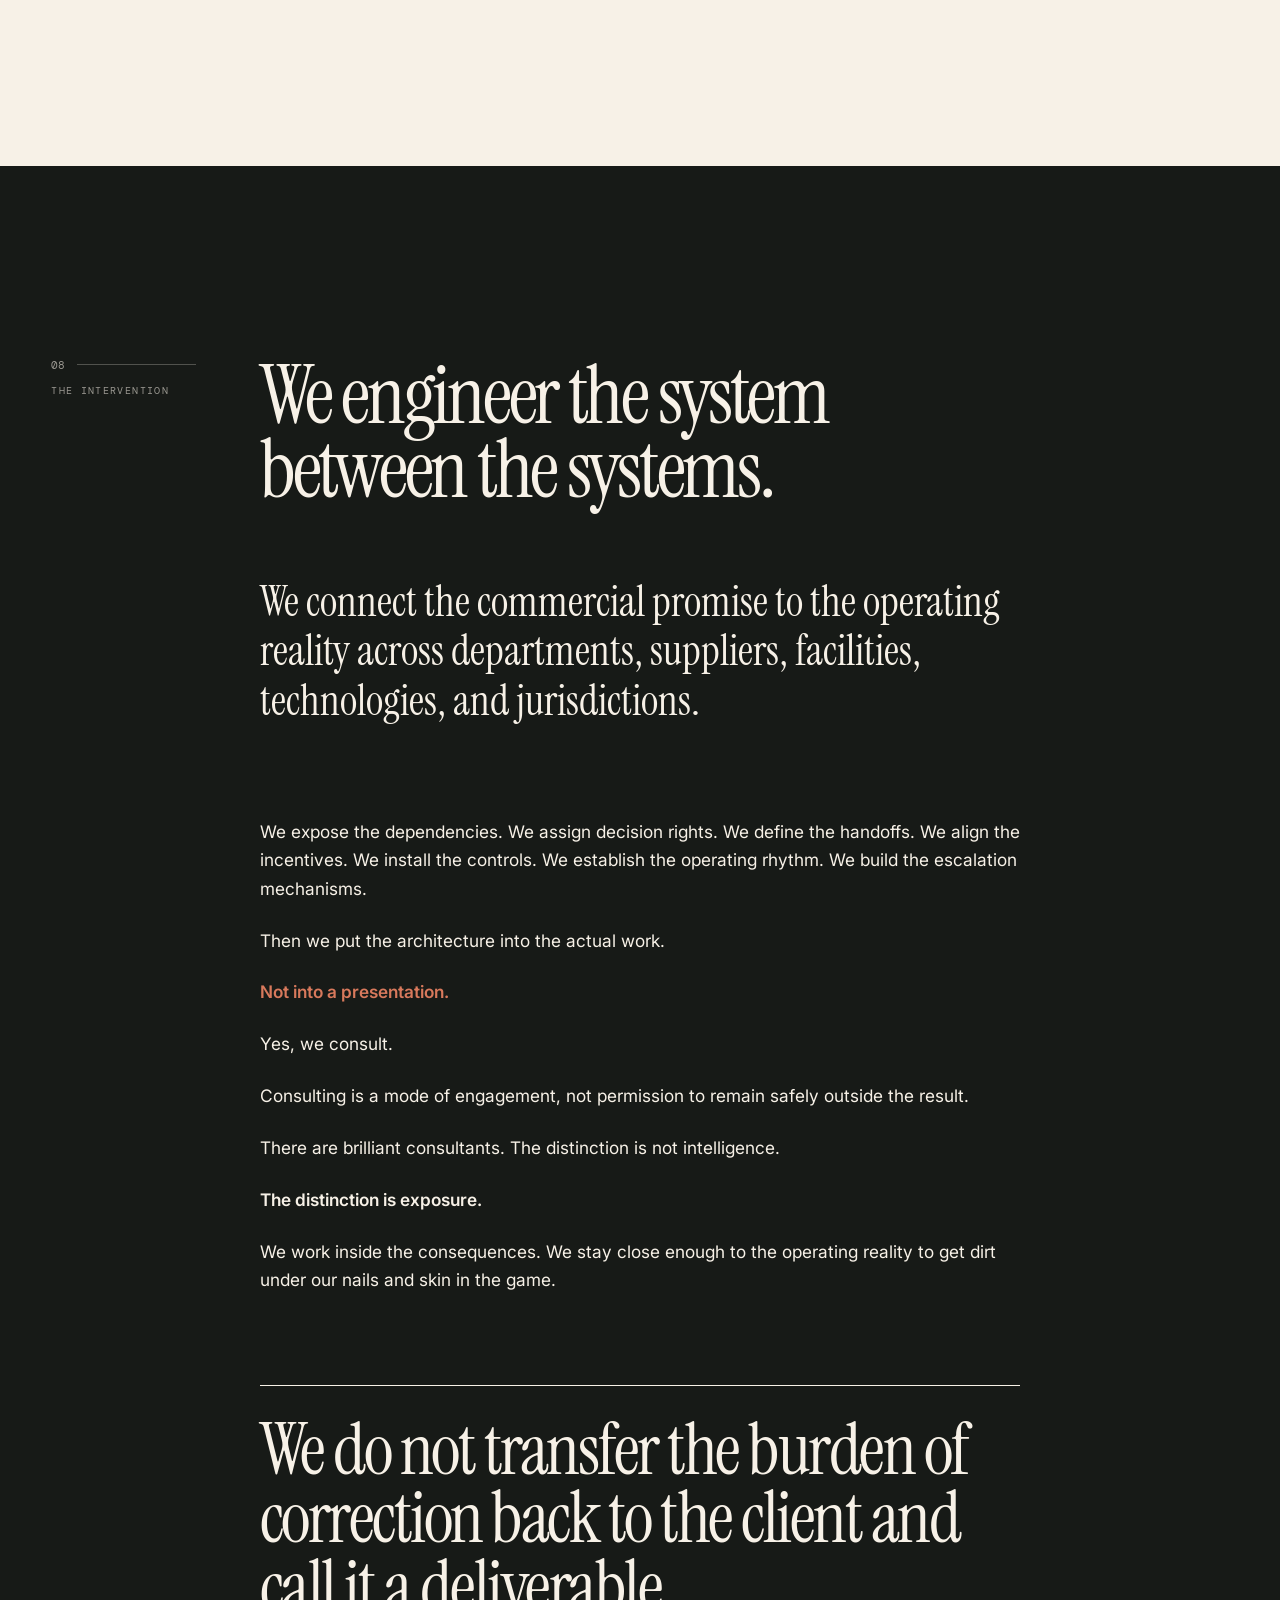
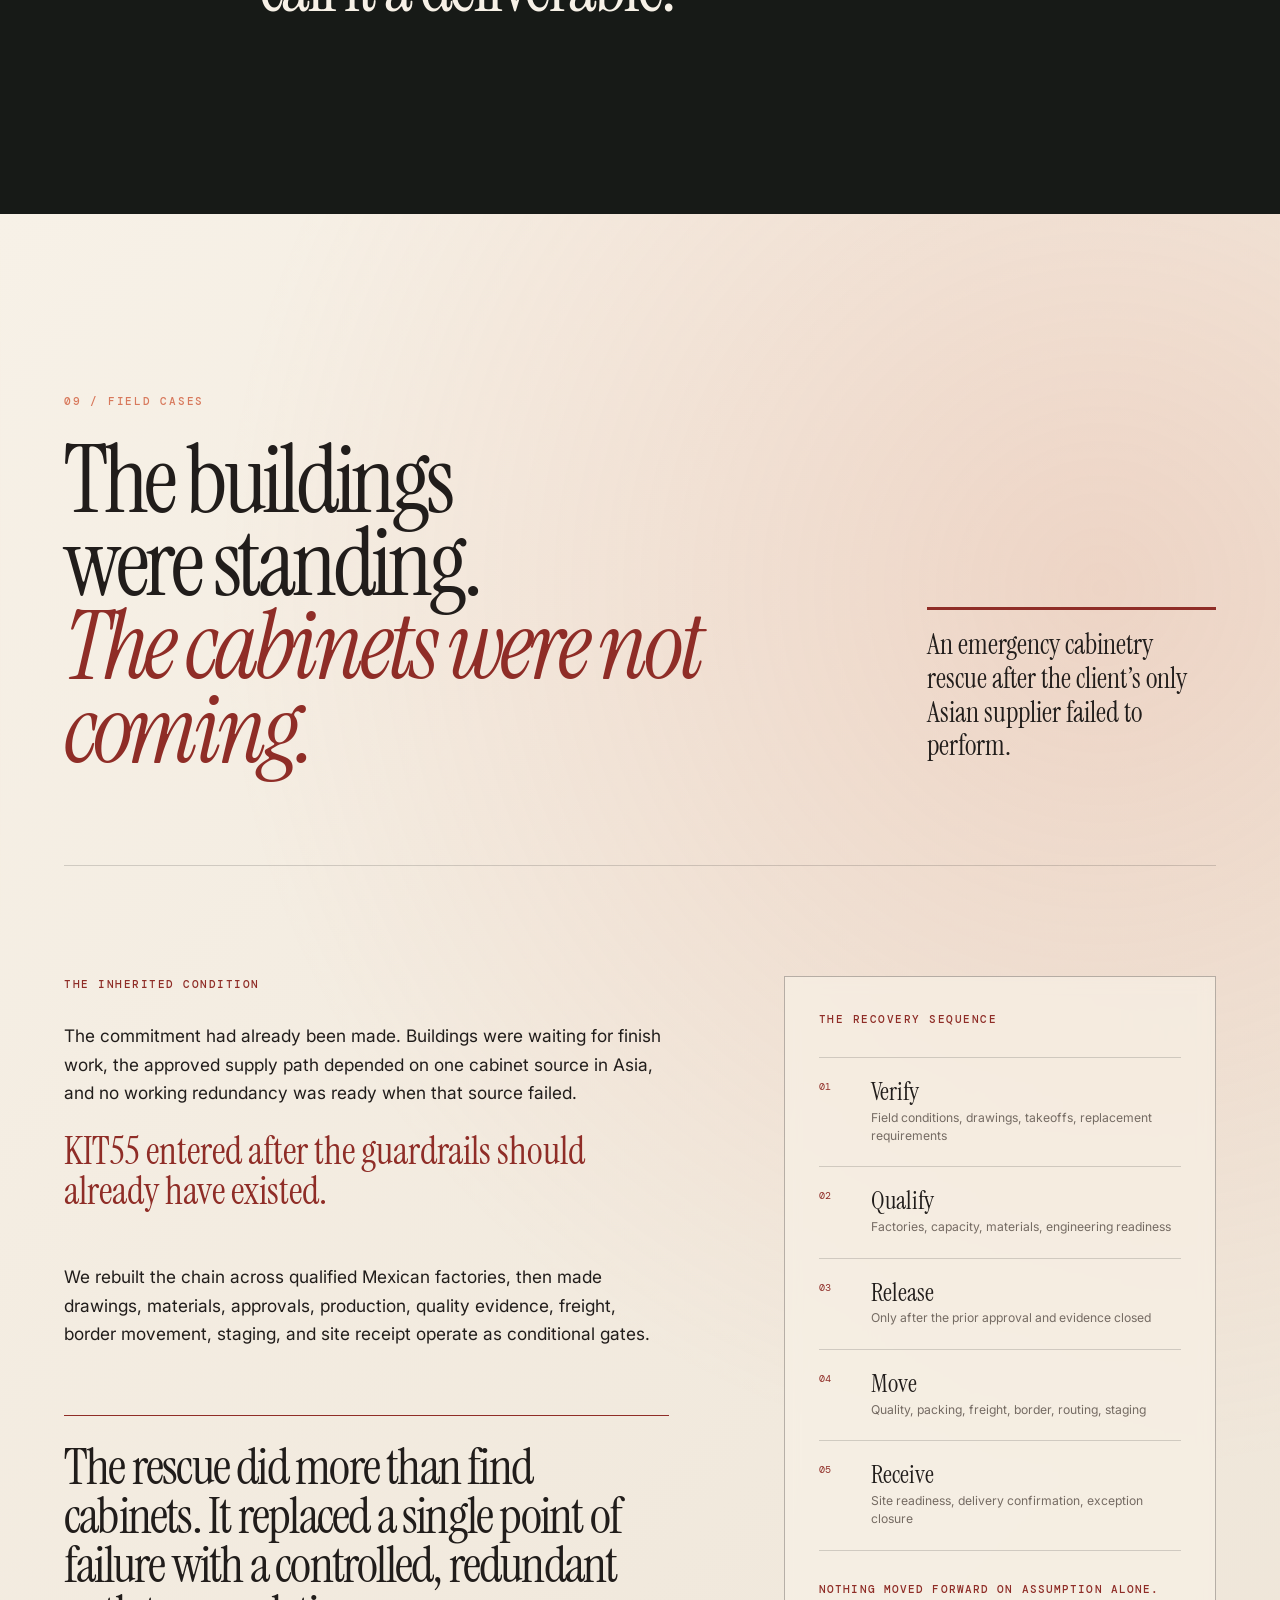
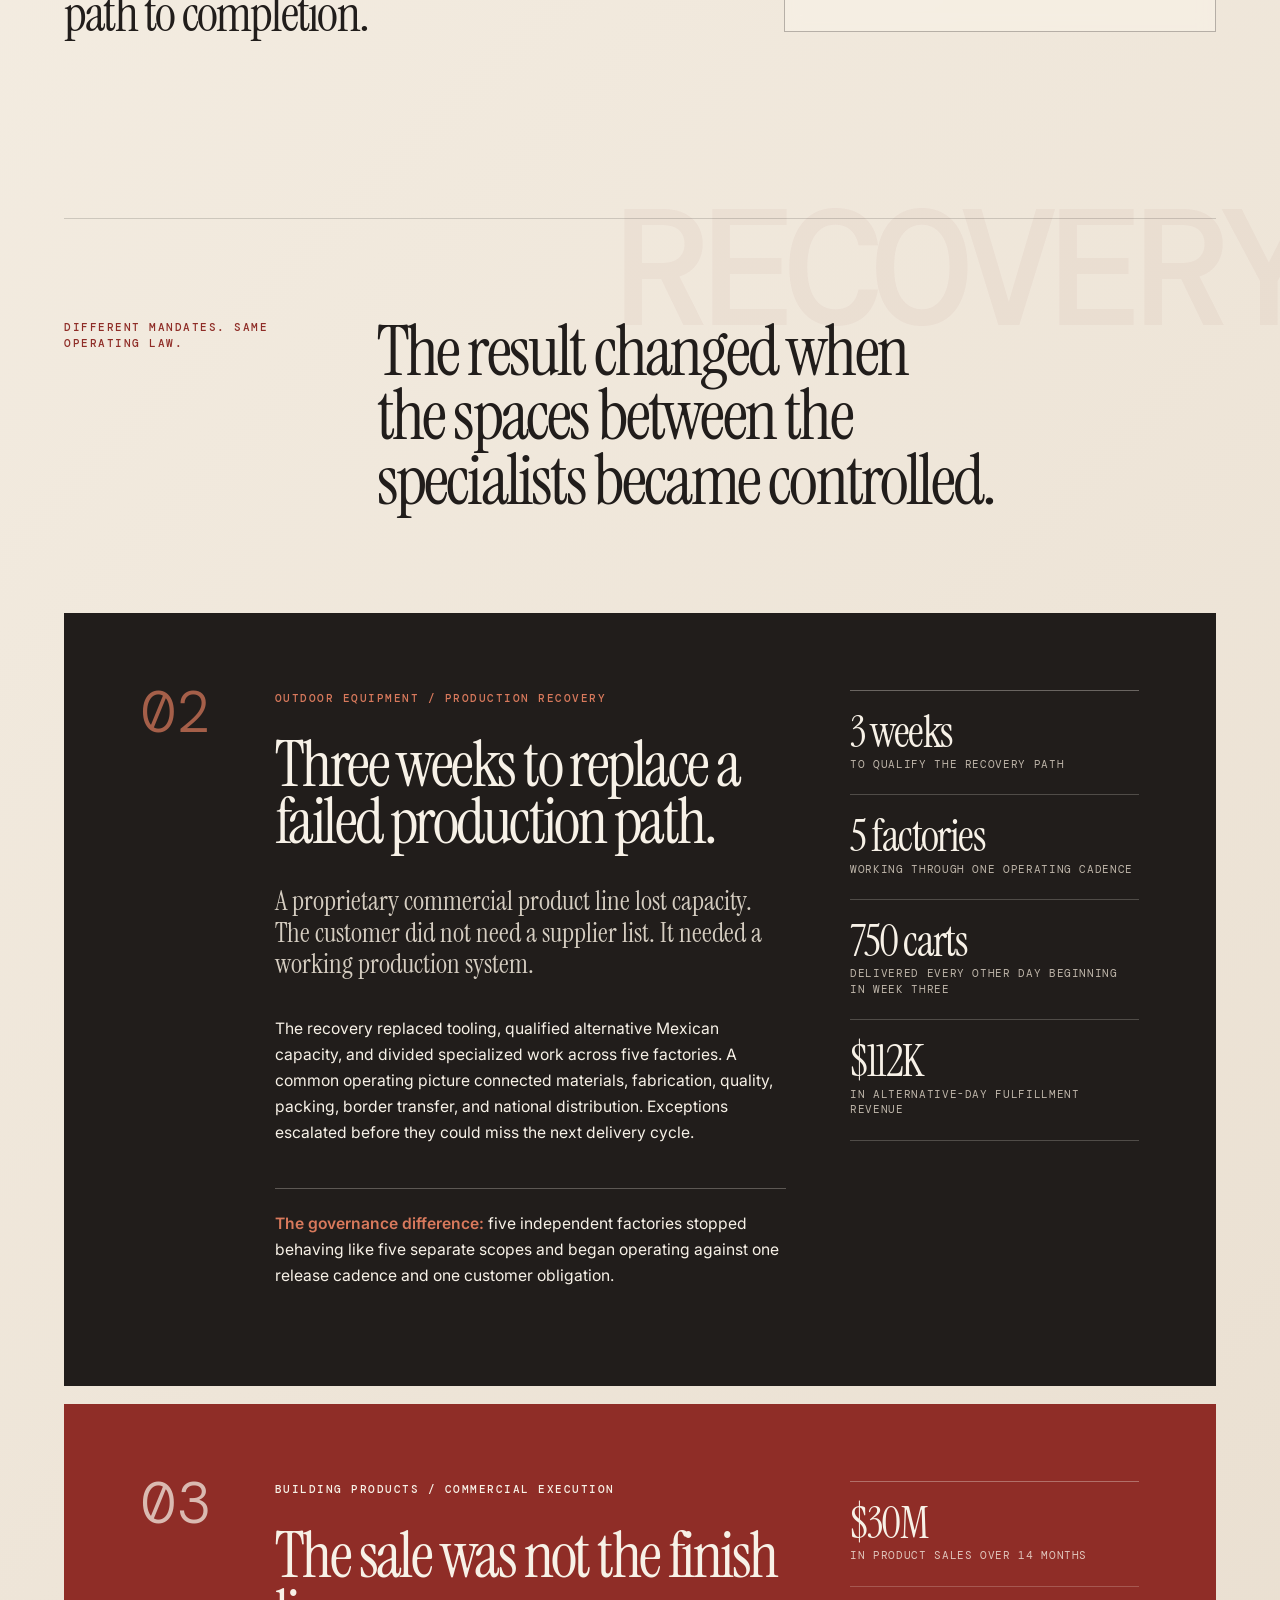
==== commit ef82eb07: "Refresh Media configuration after clearing reused Send-Off" ====
--- a/index.html
+++ b/index.html
@@ -397,7 +397,7 @@
     <div class="footer-meta"><span>© <span data-year></span> KIT55 COMMERCIAL, LLC</span><a href="mailto:info@kit55soma.com">info@kit55soma.com</a></div>
   </footer>
 
-  <script src="media-config.js?v=20260918-006"></script>
+  <script src="media-config.js?v=20260925-cleared"></script>
   <script src="script.js?v=20260904-1"></script>
 </body>
 </html>
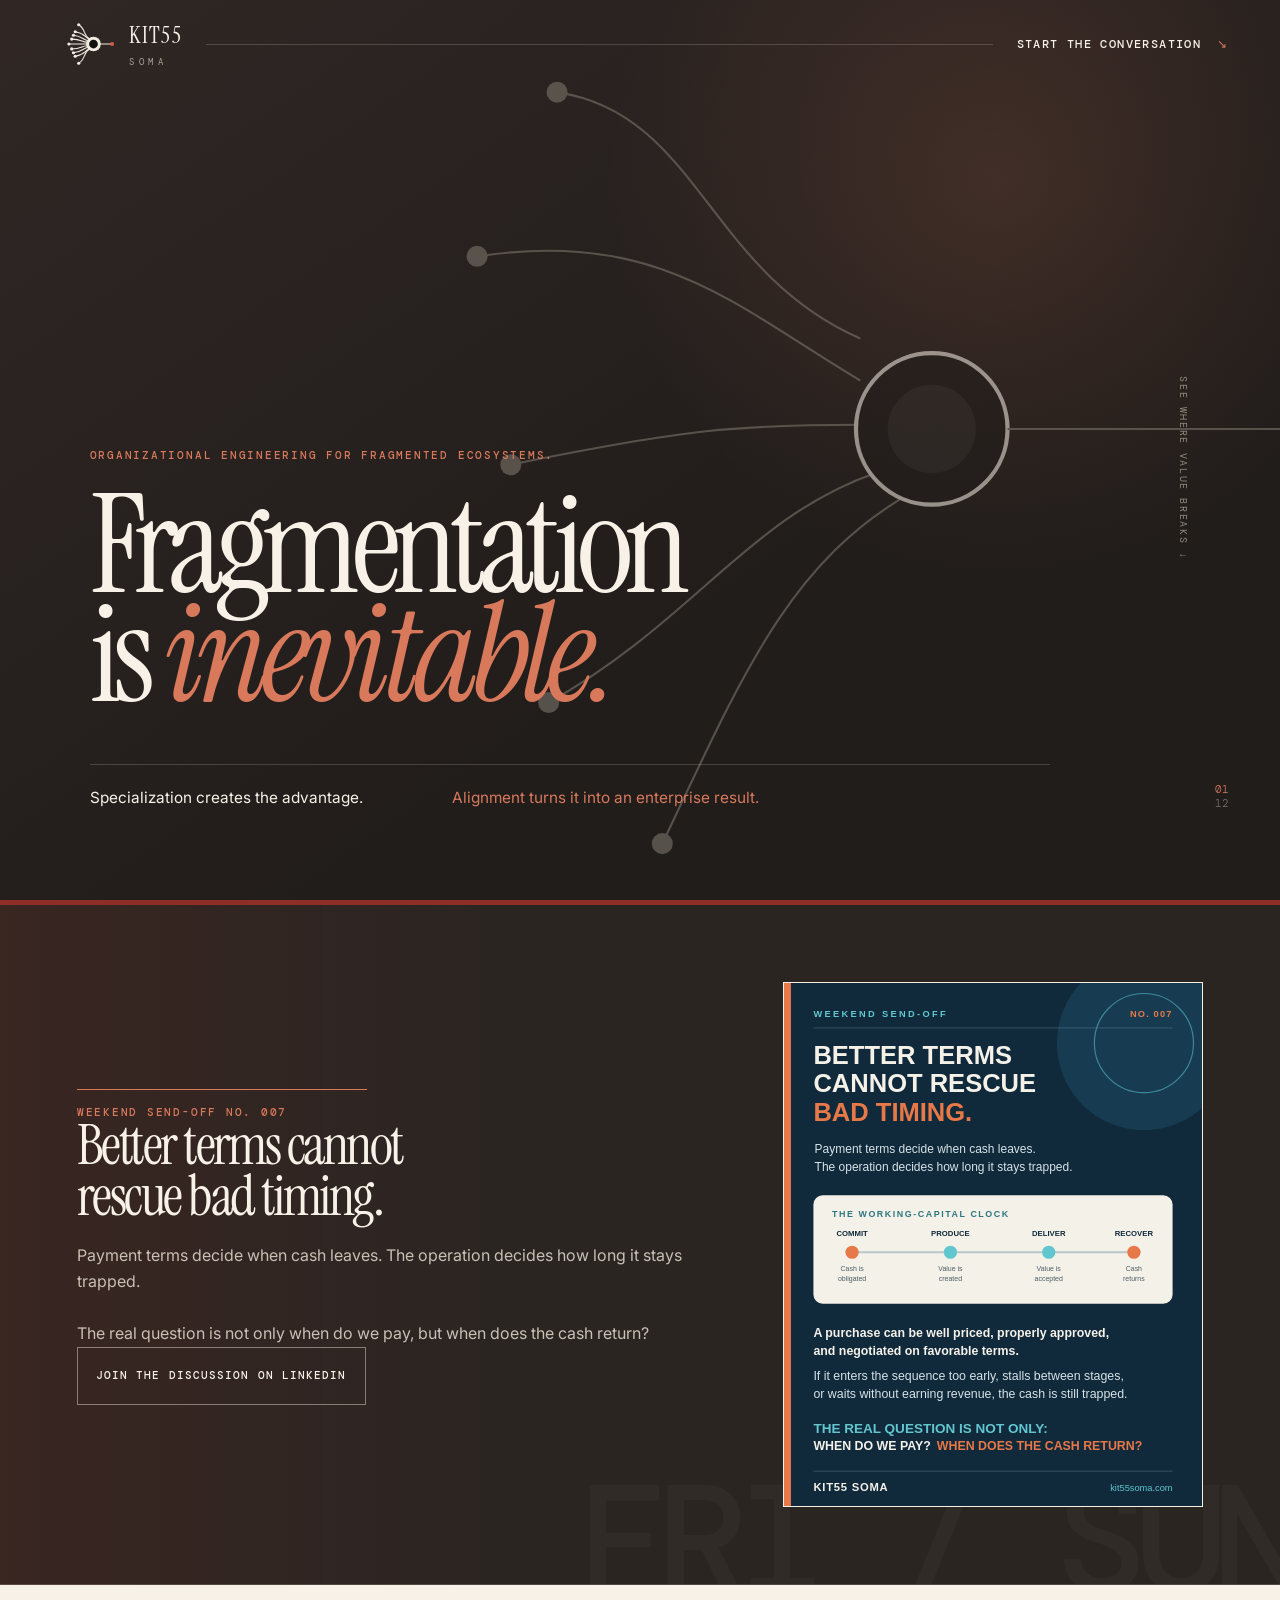
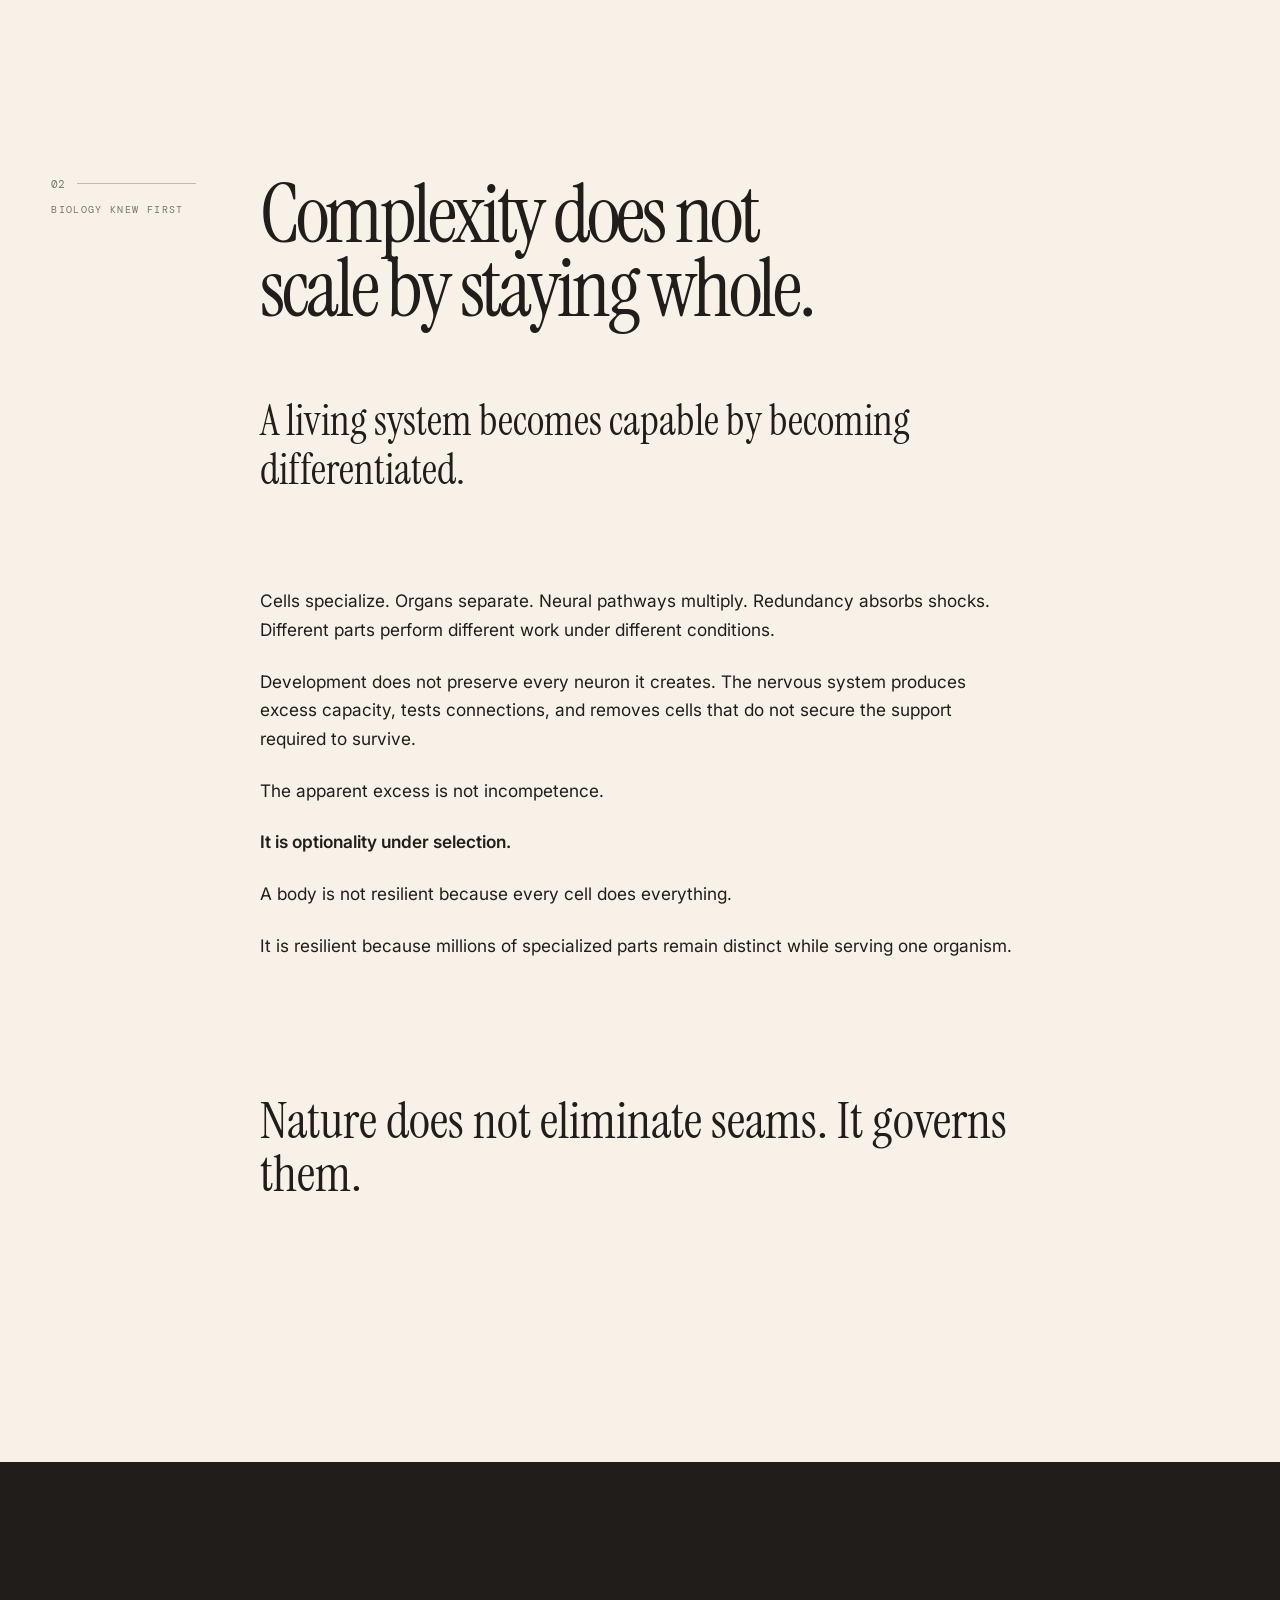
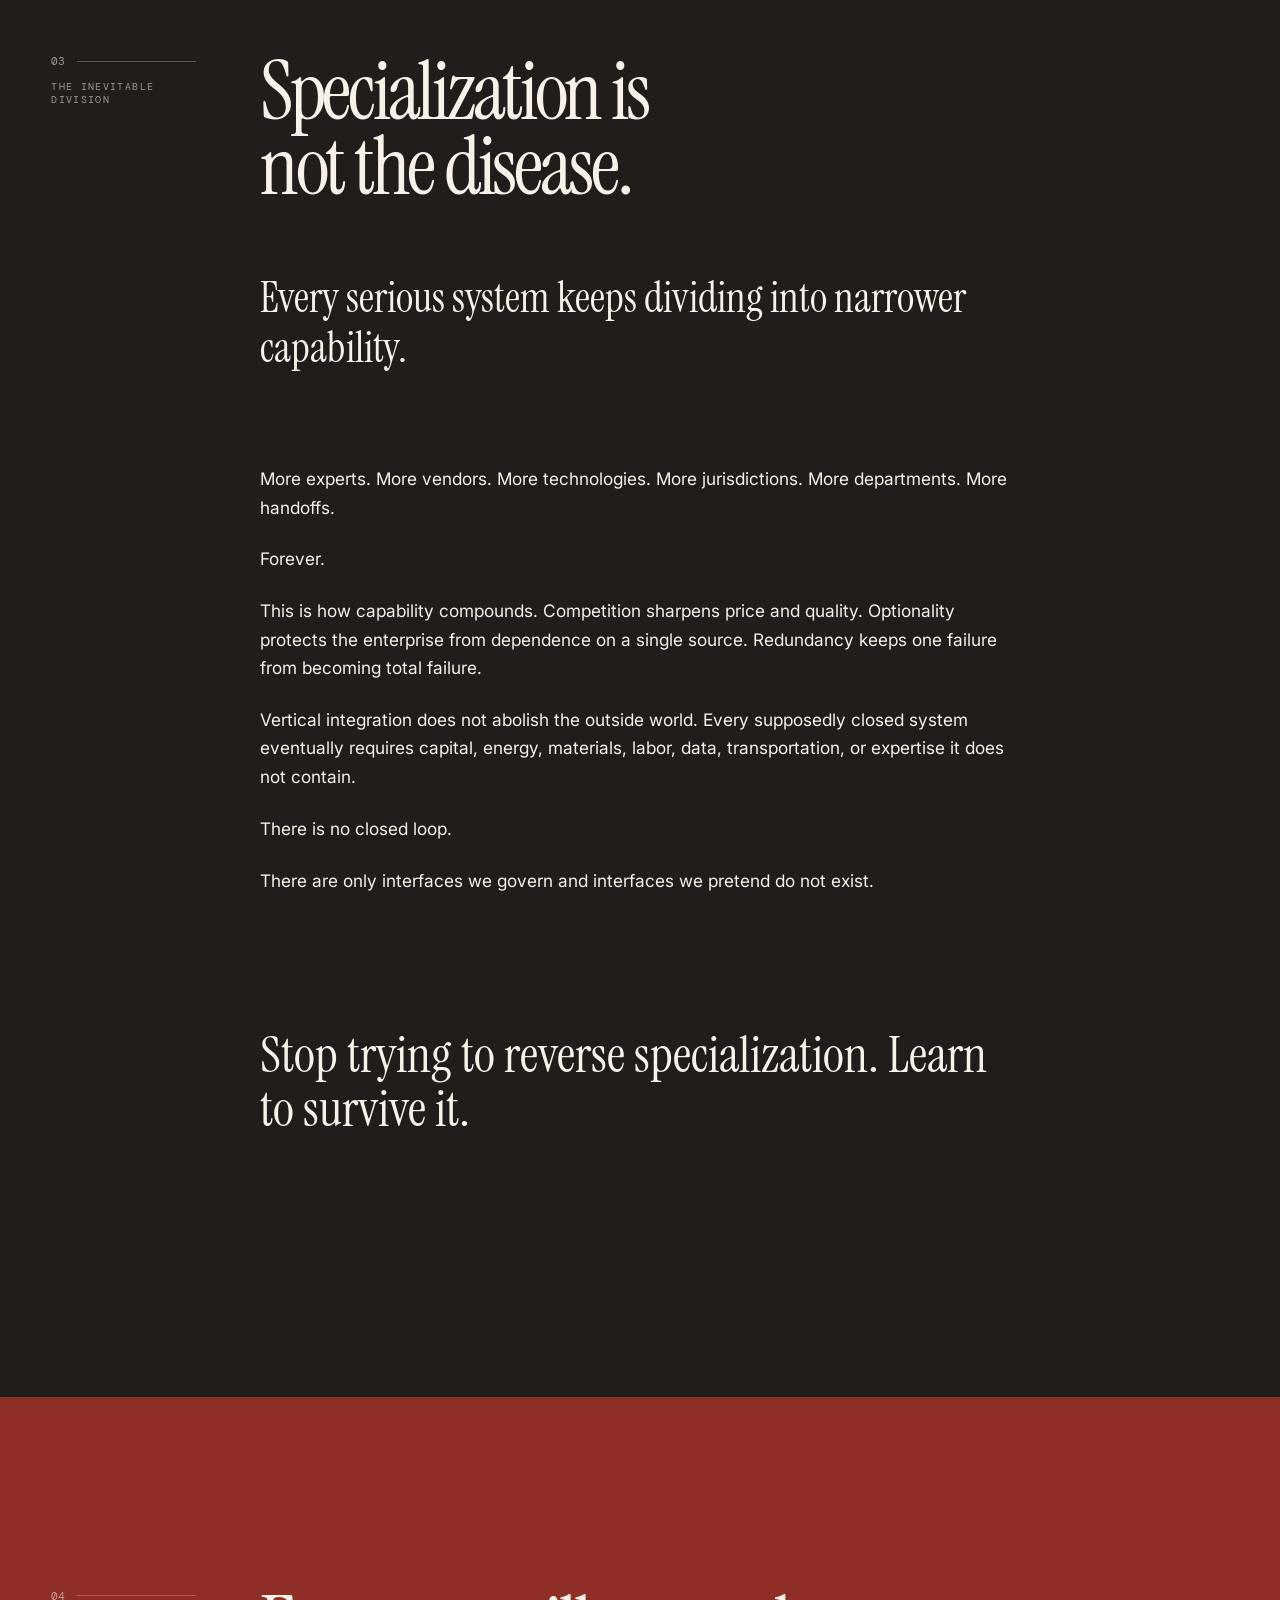
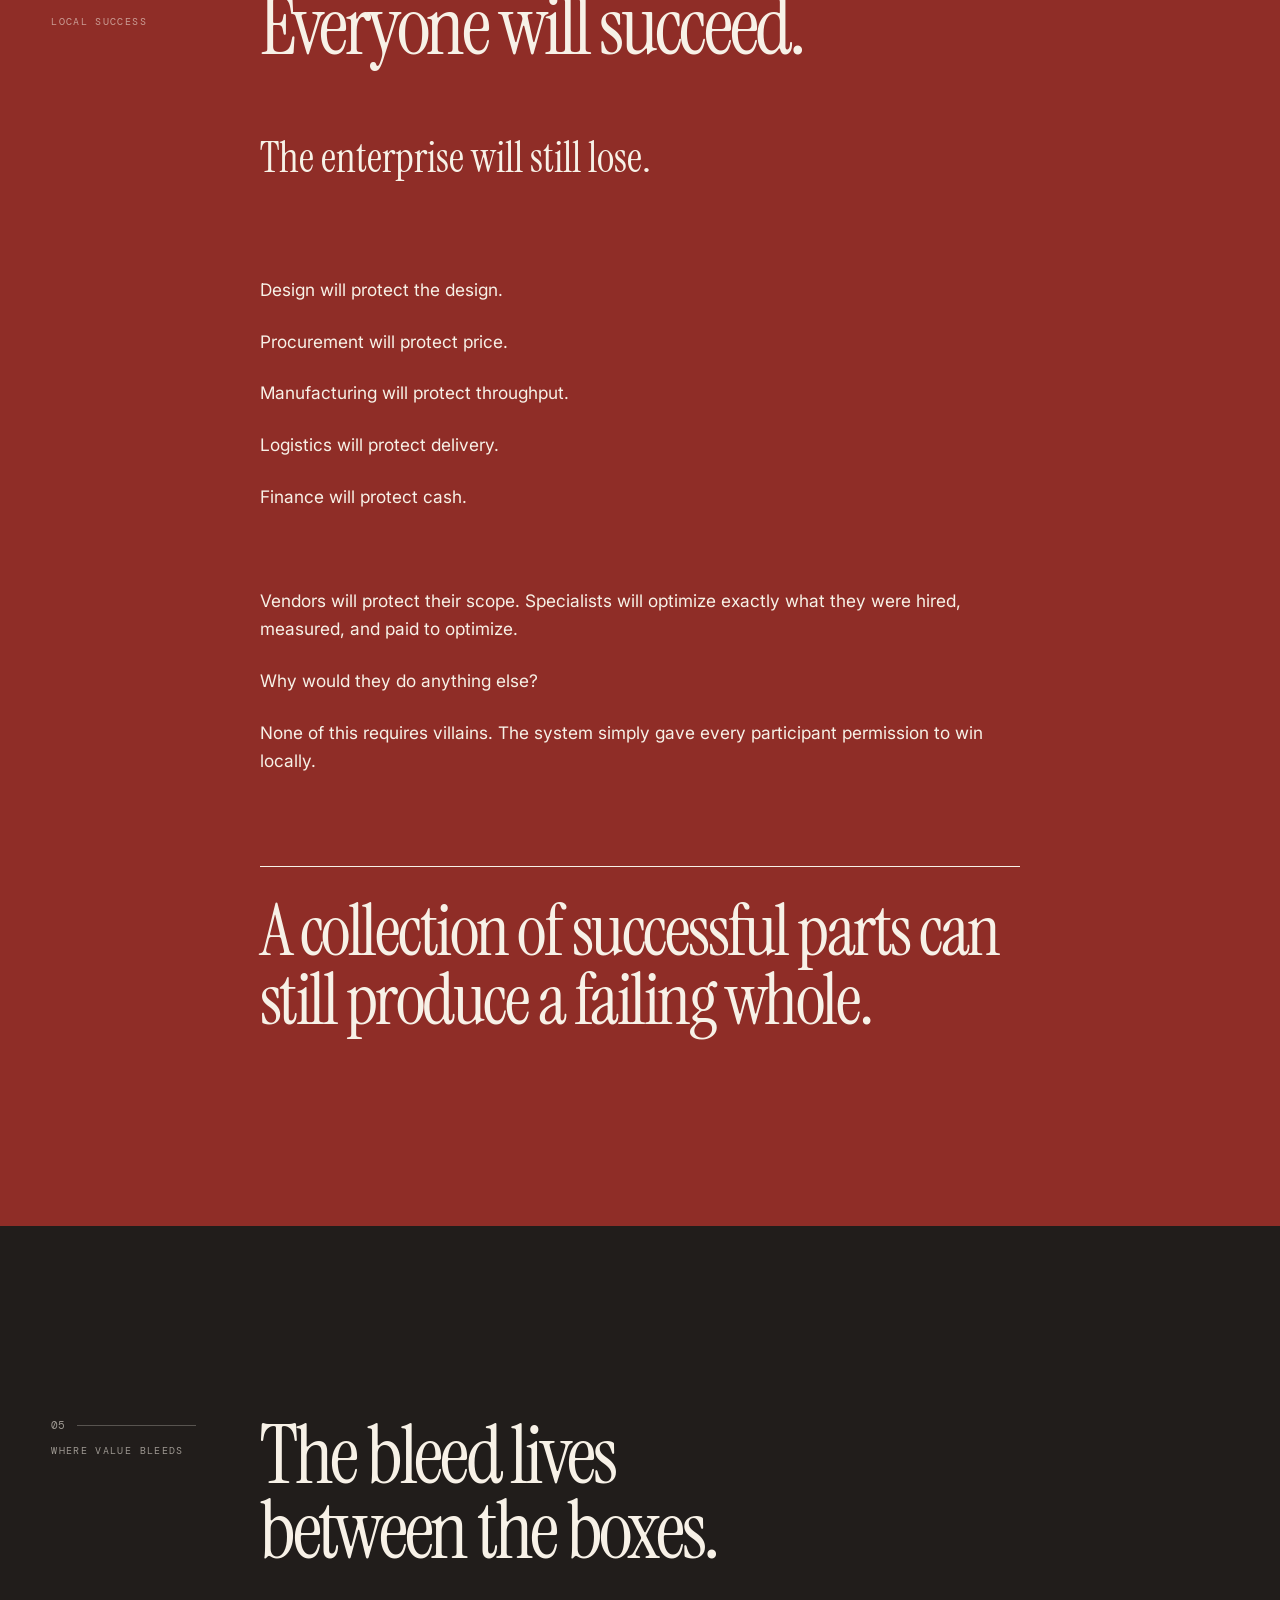
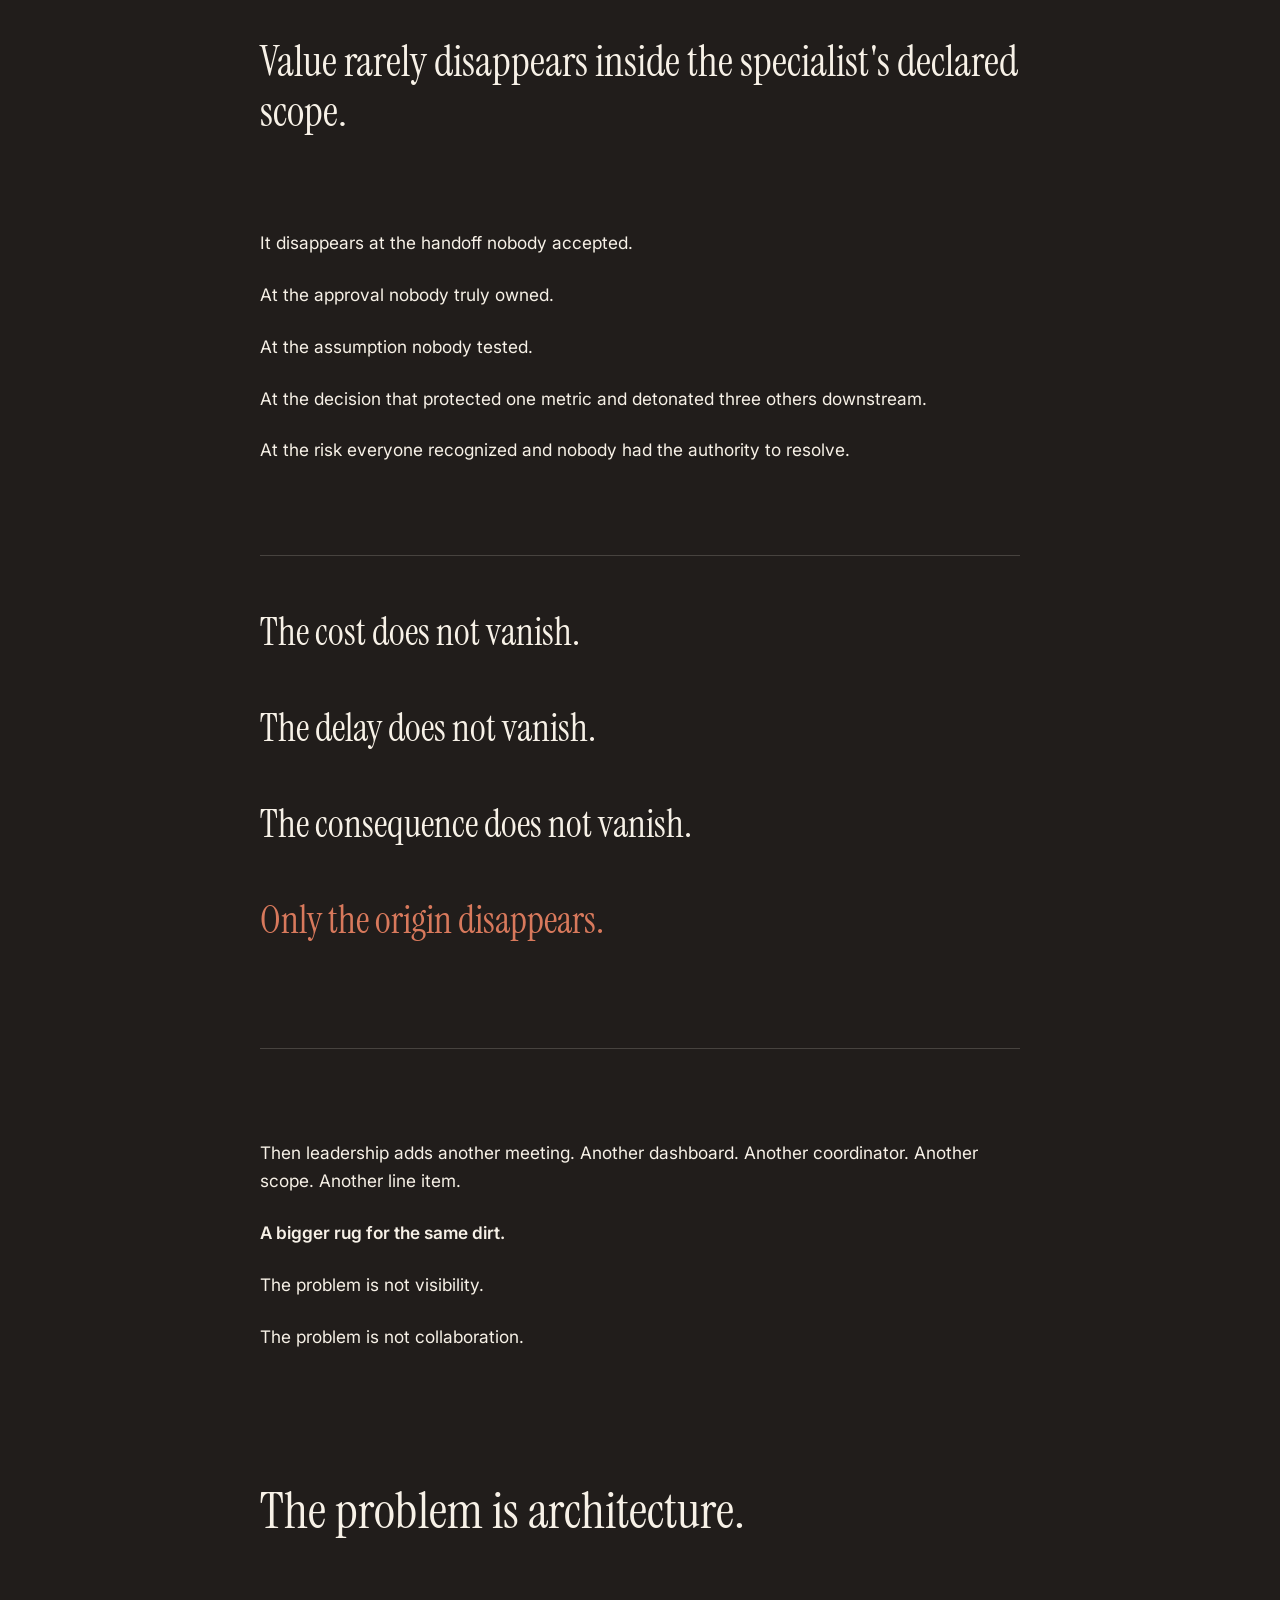
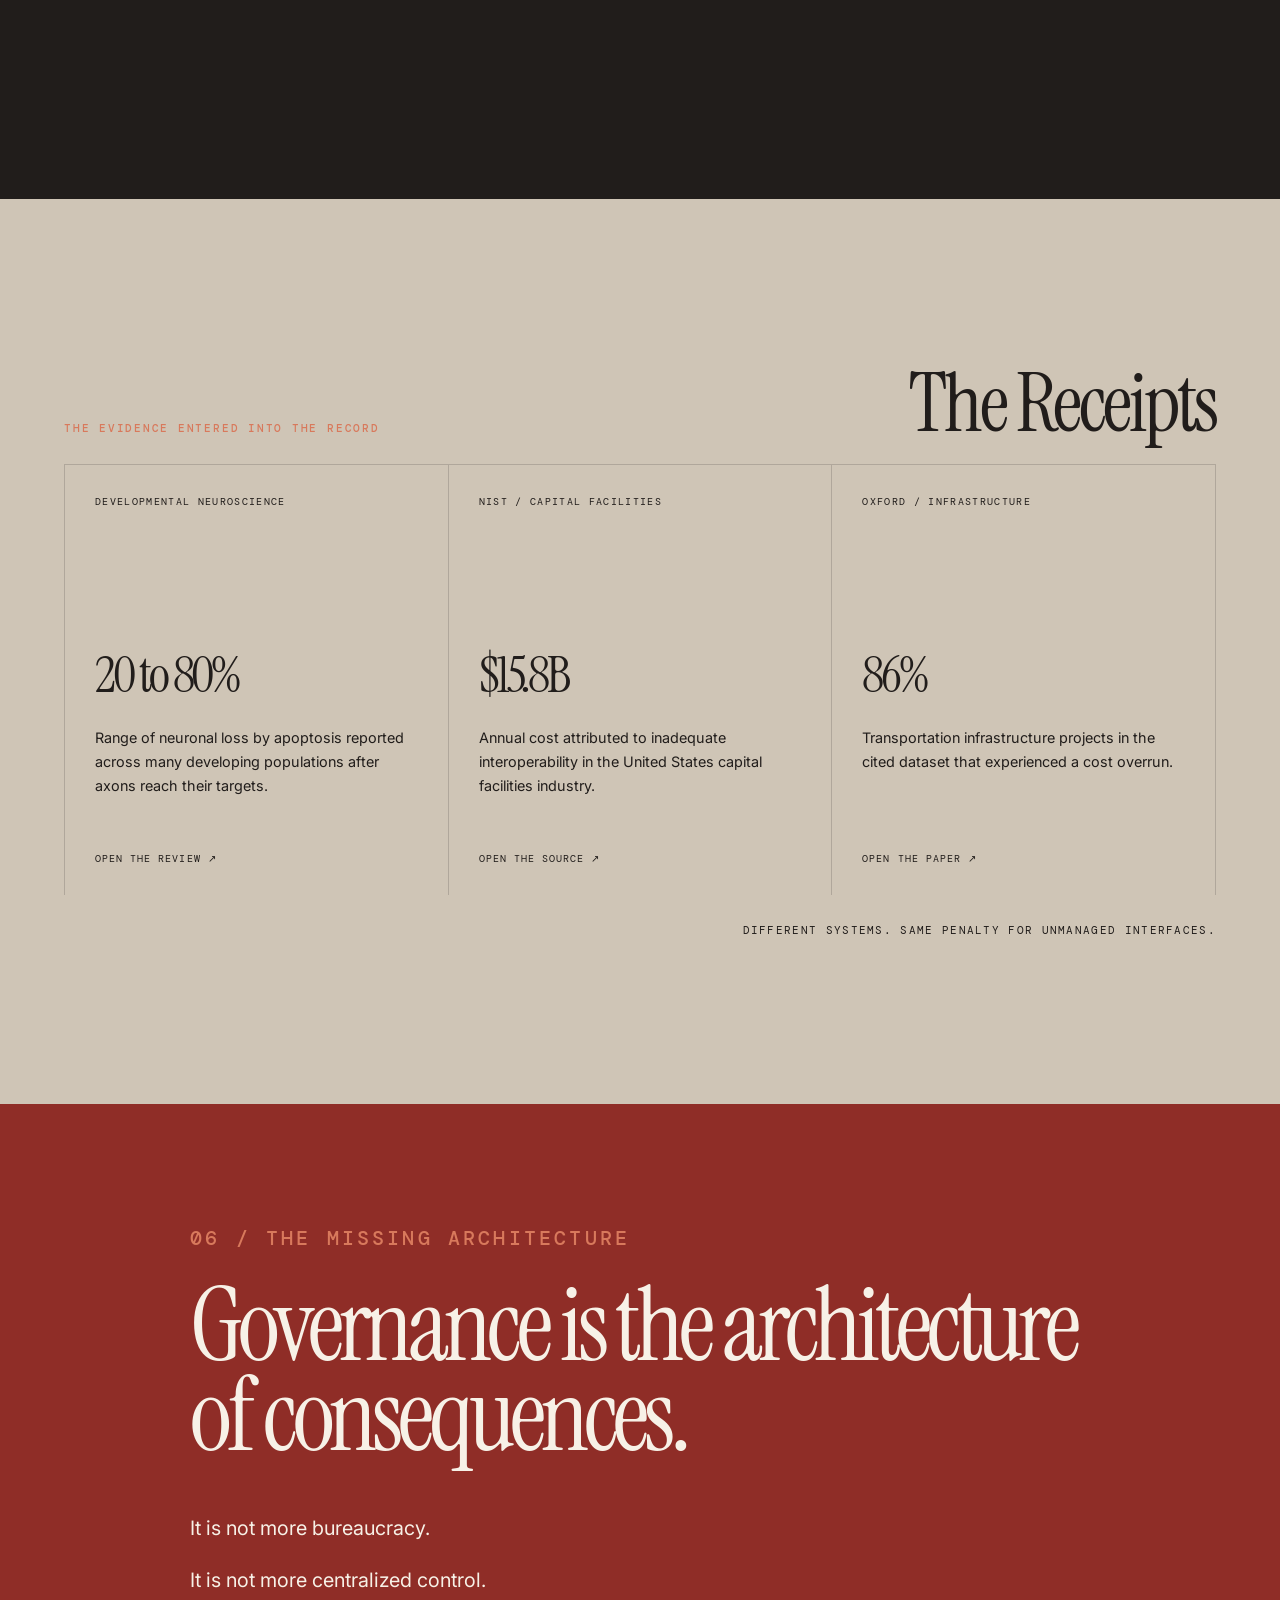
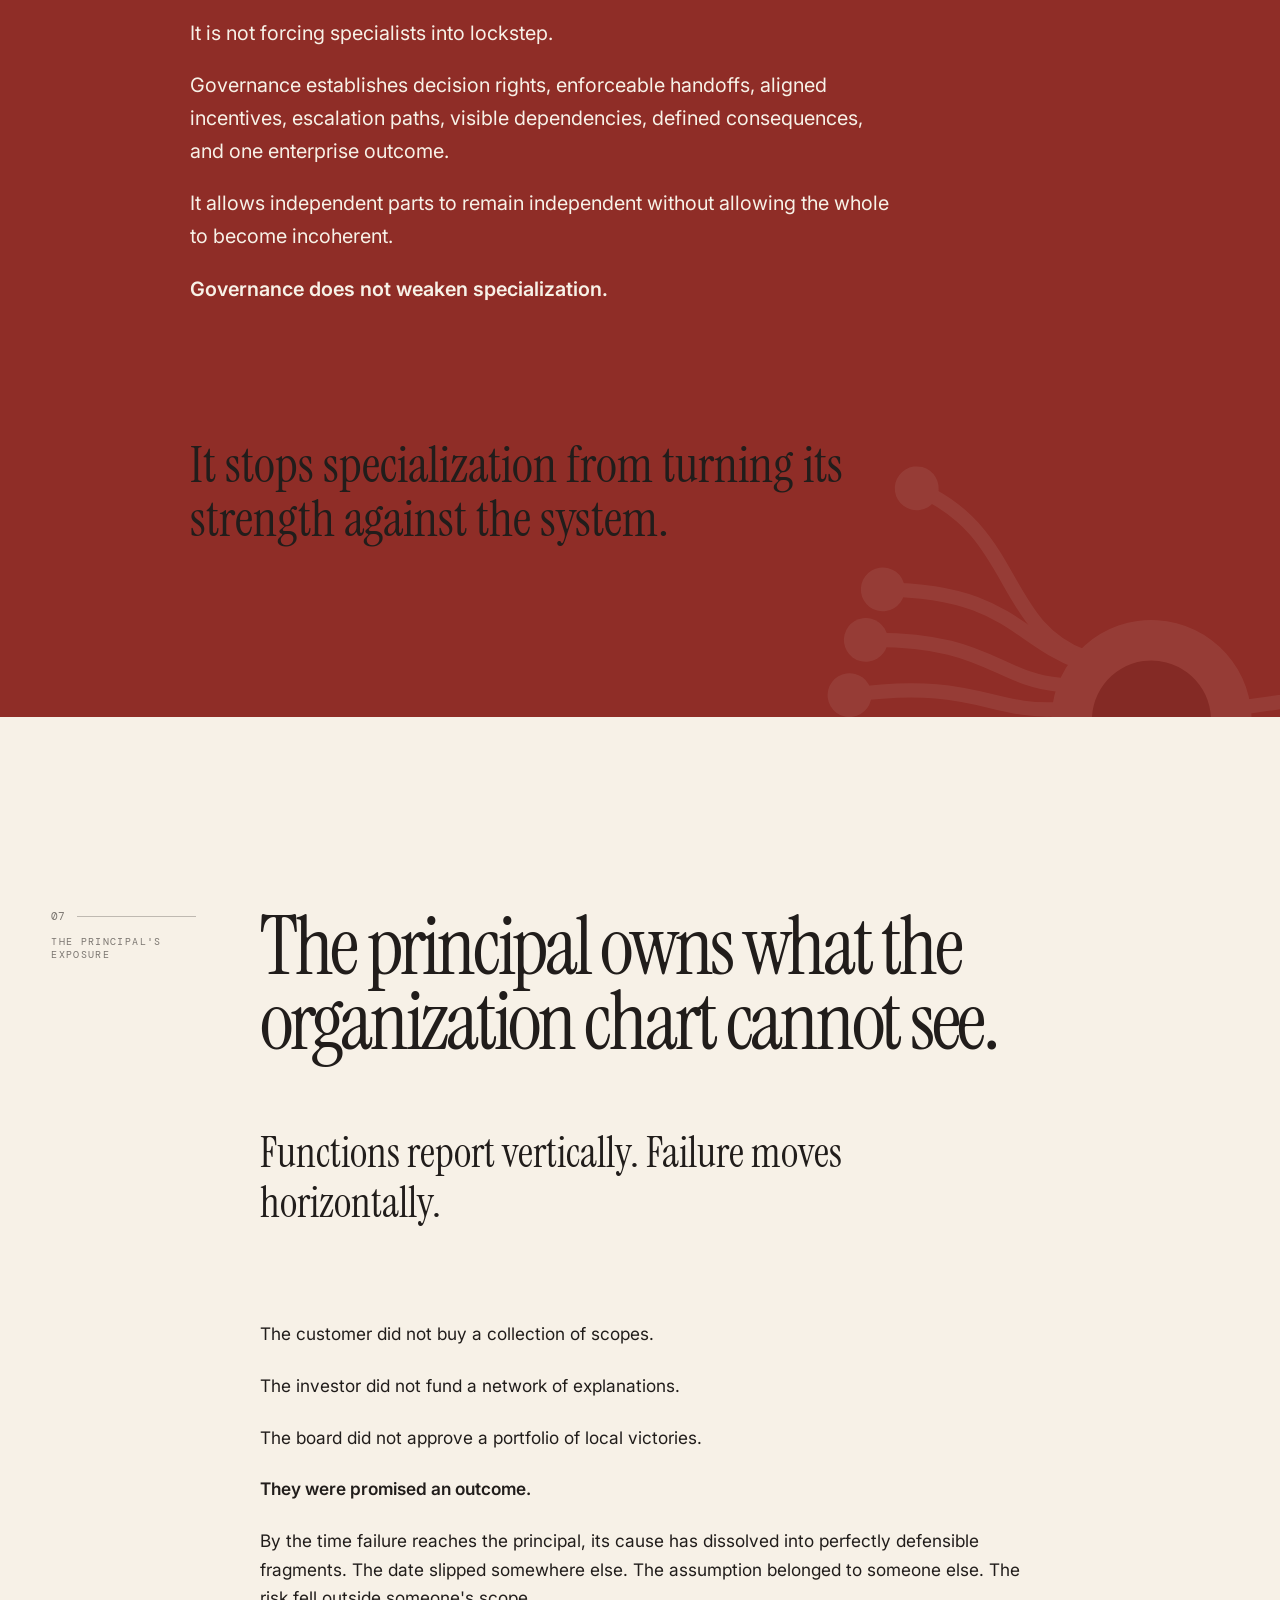
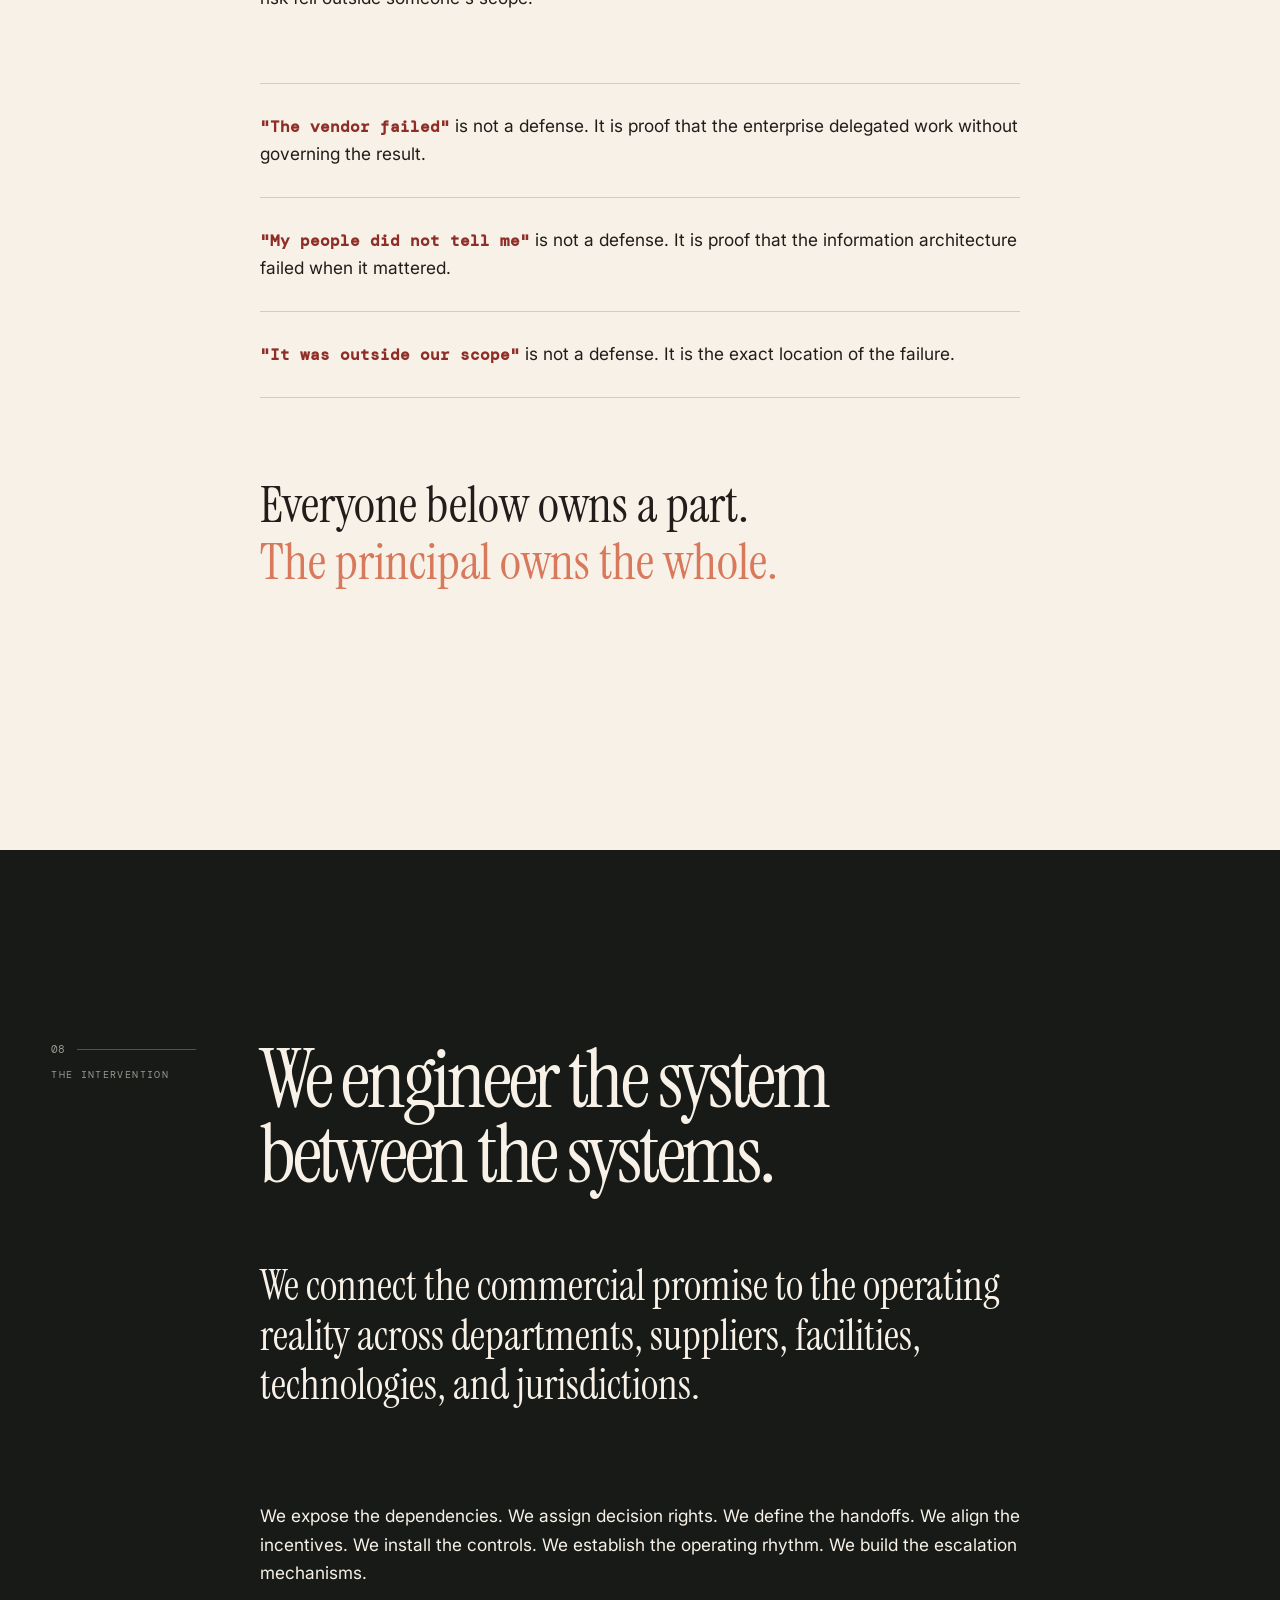
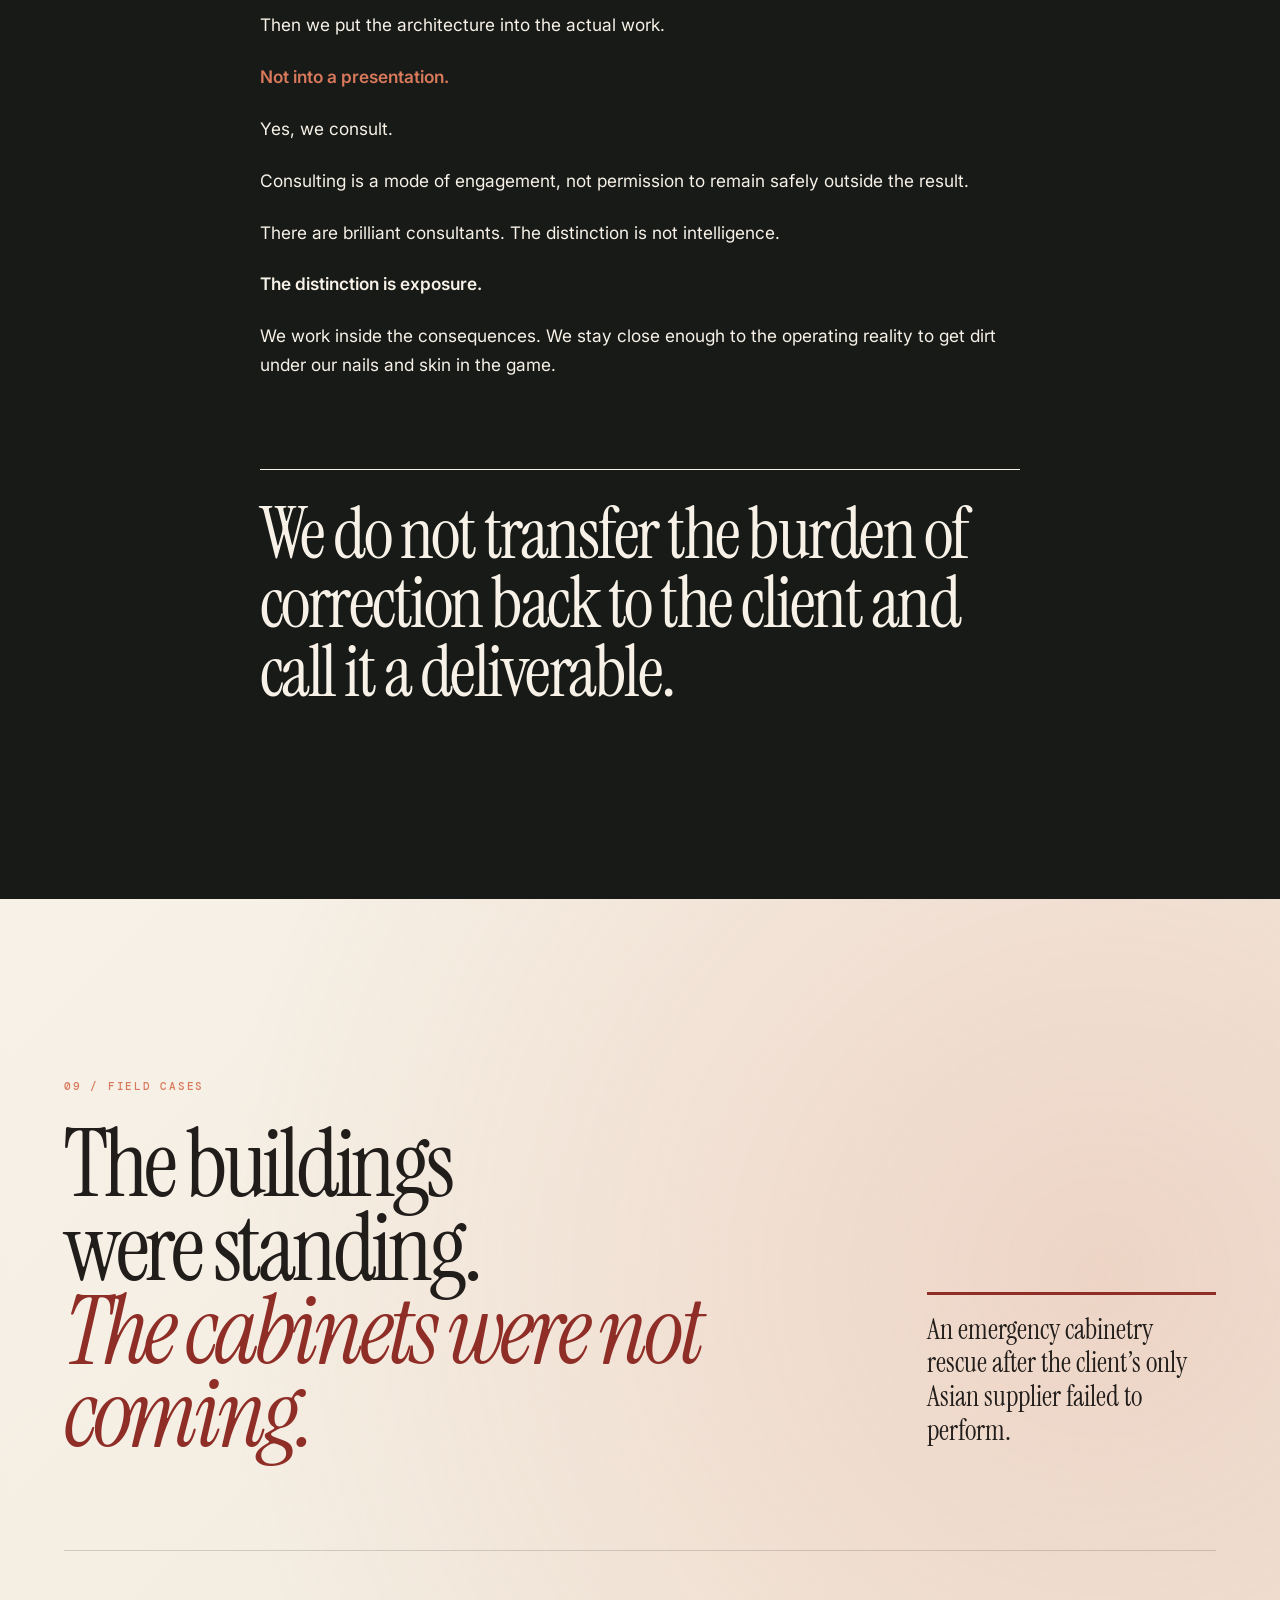
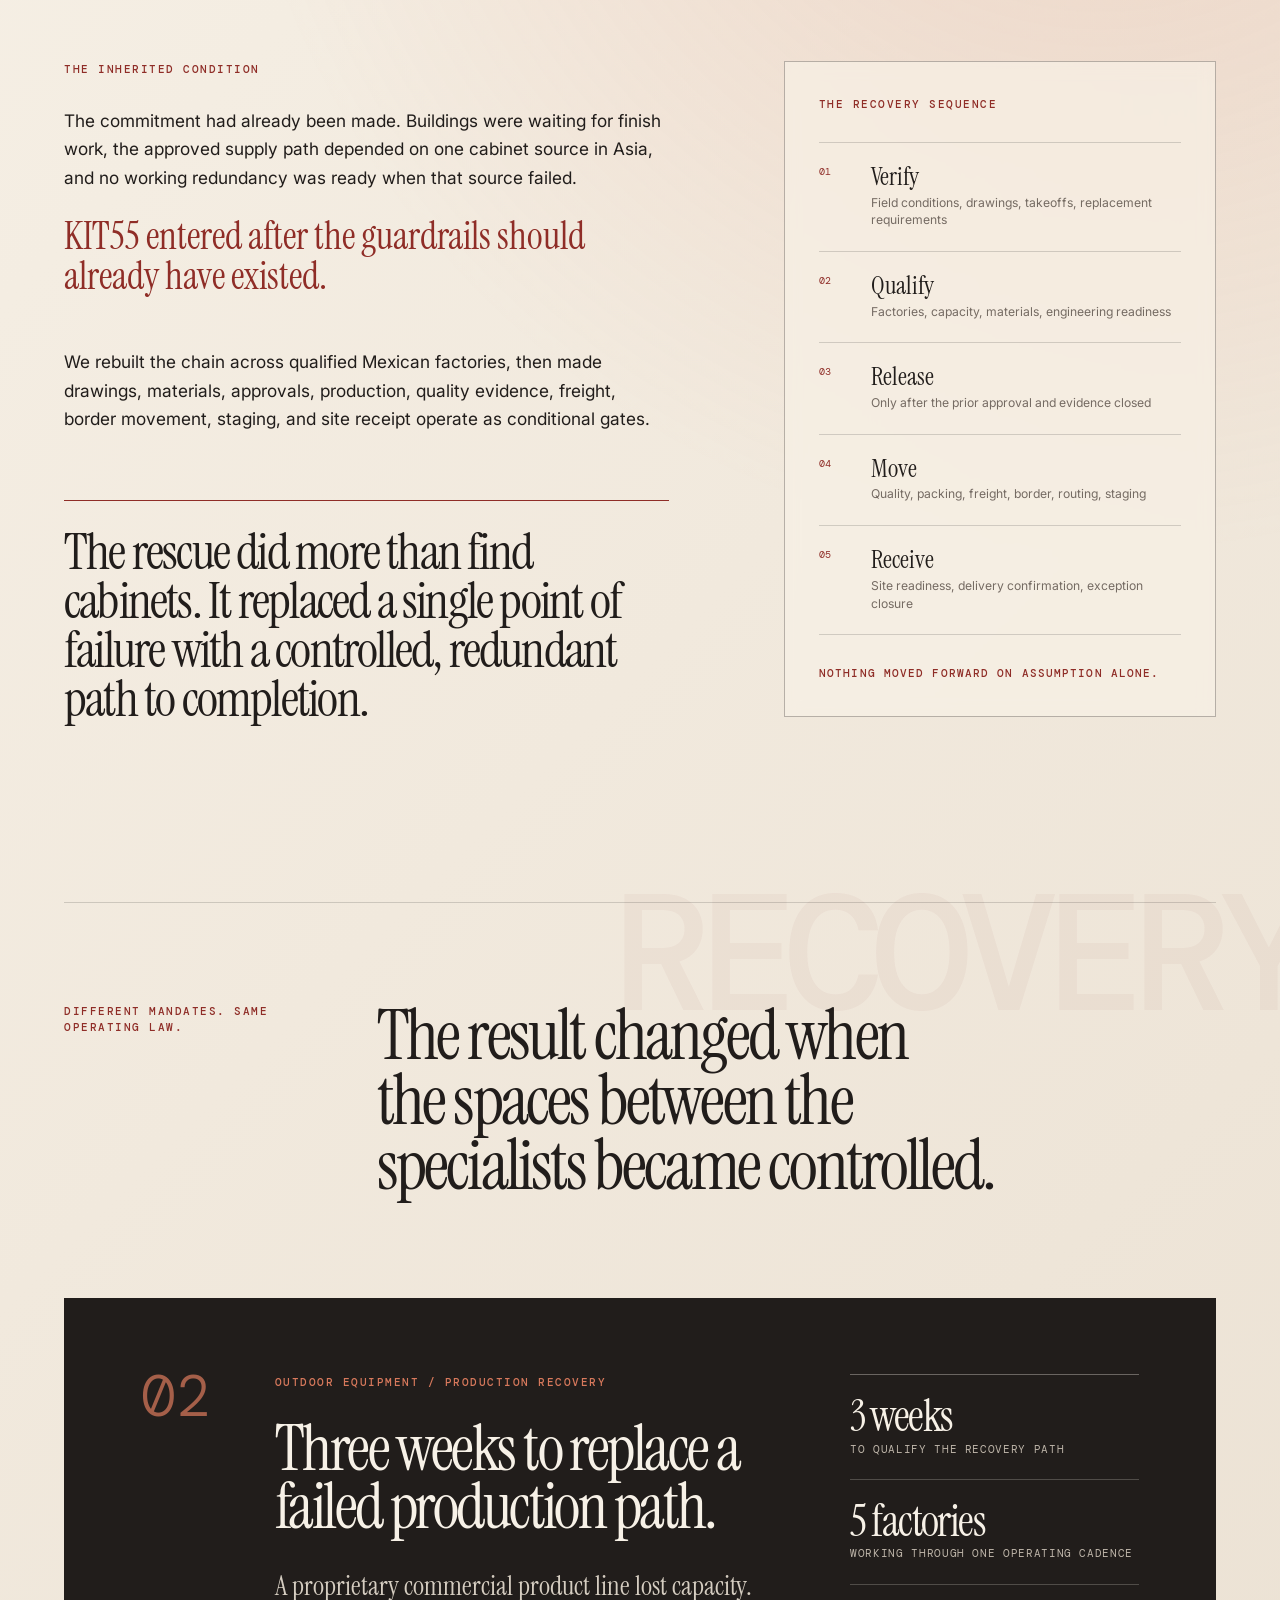
==== commit 0e31995c: "Refresh Media cache for Weekend Send-Off 007" ====
--- a/index.html
+++ b/index.html
@@ -397,7 +397,7 @@
     <div class="footer-meta"><span>© <span data-year></span> KIT55 COMMERCIAL, LLC</span><a href="mailto:info@kit55soma.com">info@kit55soma.com</a></div>
   </footer>
 
-  <script src="media-config.js?v=20260925-cleared"></script>
+  <script src="media-config.js?v=20260925-007"></script>
   <script src="script.js?v=20260904-1"></script>
 </body>
 </html>
